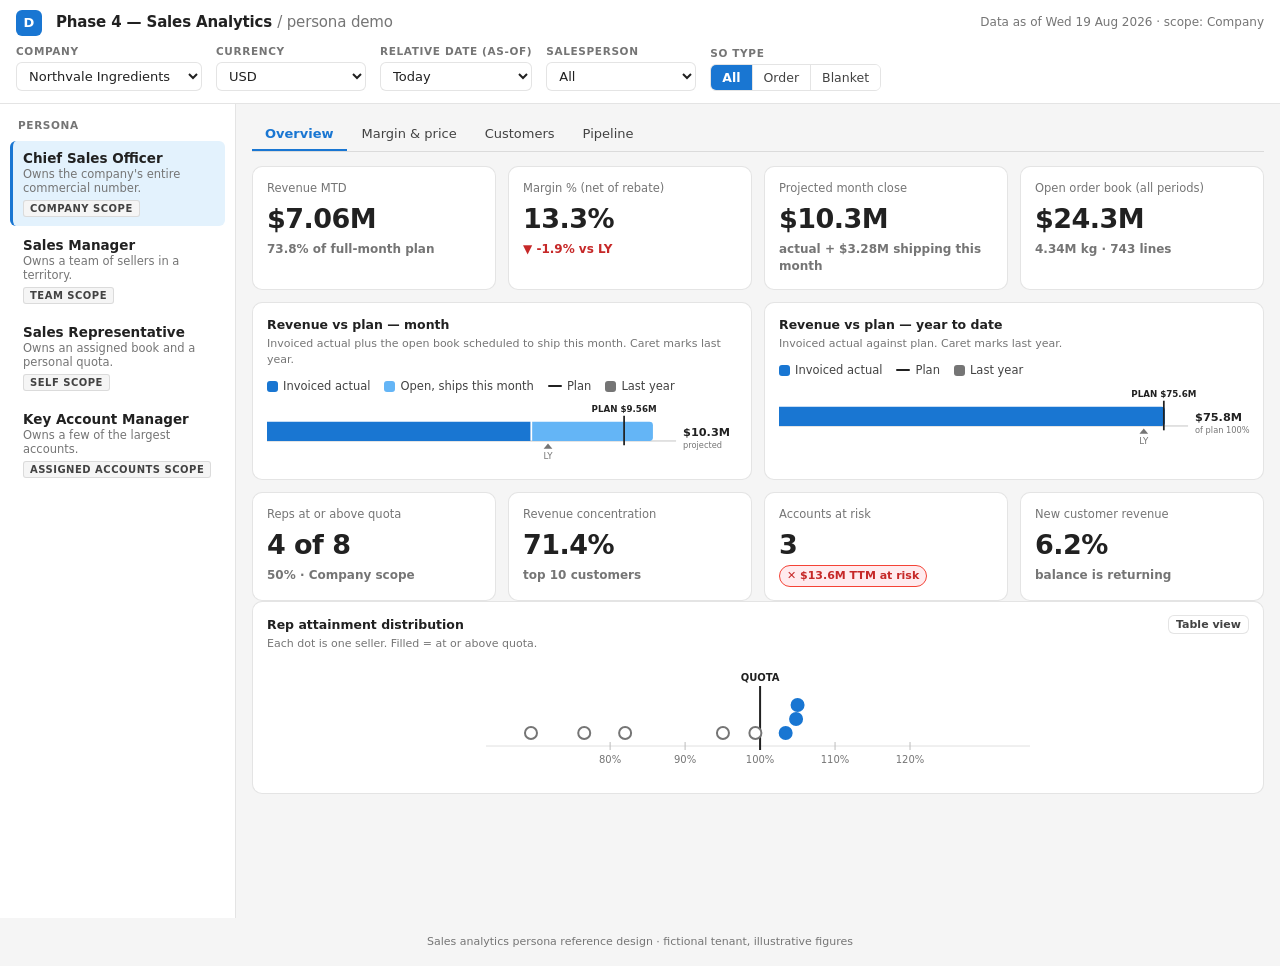
==== index.html @ b6cfa8c9 "Rename index_1.html to index.html" ====
<!DOCTYPE html>
<html lang="en" data-theme="light">
<head>
<meta charset="utf-8">
<meta name="viewport" content="width=device-width, initial-scale=1">
<title>Datacor Phase 4 — Sales Analytics Personas (Clickable Demo)</title>
<style>
/* ============================================================
   DATACOR GDS TOKENS — snapshot v1.1.0, Light mode
   Sourced from gds-quicksight-theme.json. Swap values here only.
   ============================================================ */
:root{
  /* Surfaces & ink — direct GDS lookups */
  --surface-base:#FFFFFF;        /* surface/base */
  --surface-sunken:#F5F5F5;      /* surface/sunken */
  --text-primary:#212121;        /* text/primary */
  --text-secondary:#424242;      /* text/secondary */
  --accent:#1976D2;              /* surface/colored/primary/main */
  --accent-fg:#FFFFFF;           /* text/onColor/onPrimary */
  --measure:#1976D2;             /* primary/main */
  --dimension:#009688;           /* secondary/main */

  /* Feedback — RESERVED for status only, never a series */
  --st-success:#4CAF50;          /* feedback/success/main */
  --st-warning:#FF9800;          /* feedback/warning/main */
  --st-error:#F44336;            /* feedback/error/main */
  --on-warning:#212121;          /* text/onColor/onWarning */

  /* Categorical series — CAPPED AT 2. Validated all-pairs on #FFFFFF:
     CVD ΔE 16.1 (protan) · normal-vision ΔE 16.7 · both ≥3:1 contrast */
  --series-1:#1976D2;            /* GDS blue 700  */
  --series-2:#009688;            /* GDS teal 500  */

  /* Ordinal / sequential — GDS blue primitives, re-stepped.
     Validated: monotone L, all ΔL ≥0.06, light end 2.21:1, hue spread 15° */
  --seq-1:#64B5F6; --seq-2:#2196F3; --seq-3:#1976D2; --seq-4:#0D47A1;

  /* DERIVED — not in the GDS snapshot. Flagged for GDS team review. */
  --ink-muted:#757575;
  --grid:#E0E0E0;
  --axis:#BDBDBD;
  --border:rgba(33,33,33,.12);
  --success-text:#2E7D32;
  --error-text:#C62828;
  --warn-text:#E65100;

  --font:system-ui,-apple-system,"Segoe UI",Roboto,sans-serif;
  --r:6px; --r-lg:10px;
}
*{box-sizing:border-box}
html,body{margin:0;padding:0}
body{
  font-family:var(--font); background:var(--surface-sunken);
  color:var(--text-primary); font-size:14px; line-height:1.45;
  -webkit-font-smoothing:antialiased;
}
/* ---------- Header ---------- */
header{background:var(--surface-base); border-bottom:1px solid var(--border)}
.brandrow{display:flex; align-items:center; gap:14px; padding:10px 16px 8px}
.logo{
  width:26px;height:26px;border-radius:var(--r);background:var(--accent);
  color:var(--accent-fg);display:grid;place-items:center;font-weight:700;font-size:13px
}
.brand{font-weight:700;font-size:15px;letter-spacing:-.01em}
.brand span{font-weight:400;color:var(--ink-muted)}
.spacer{flex:1}
.asof{font-size:12px;color:var(--ink-muted);font-variant-numeric:tabular-nums}
/* filter row — one row above the content, per interaction spec */
.filters{display:flex;flex-wrap:wrap;gap:14px;align-items:flex-end;padding:0 16px 12px}
.f{display:flex;flex-direction:column;gap:3px}
.f label{font-size:10.5px;text-transform:uppercase;letter-spacing:.06em;color:var(--ink-muted);font-weight:600}
select,.seg{font-family:var(--font);font-size:13px}
select{
  padding:5px 8px;border:1px solid var(--border);border-radius:var(--r);
  background:var(--surface-base);color:var(--text-primary);min-width:150px
}
.seg{display:flex;border:1px solid var(--border);border-radius:var(--r);overflow:hidden}
.seg button{
  border:0;background:var(--surface-base);color:var(--text-secondary);
  padding:5px 11px;cursor:pointer;font-size:12.5px;font-weight:500;font-family:var(--font)
}
.seg button+button{border-left:1px solid var(--border)}
.seg button[aria-pressed="true"]{background:var(--accent);color:var(--accent-fg);font-weight:600}
.tgl{
  display:flex;align-items:center;gap:7px;font-size:12.5px;color:var(--text-secondary);
  cursor:pointer;padding:5px 10px;border:1px solid var(--border);border-radius:var(--r);
  background:var(--surface-base);font-weight:500
}
.tgl input{margin:0;accent-color:var(--accent)}
/* ---------- Shell ---------- */
.shell{display:flex;min-height:calc(100vh - 86px);align-items:stretch}
.rail{
  width:236px;flex:0 0 236px;background:var(--surface-base);
  border-right:1px solid var(--border);padding:14px 10px;
}
.railhead{
  font-size:10.5px;text-transform:uppercase;letter-spacing:.06em;
  color:var(--ink-muted);font-weight:700;padding:0 8px 8px
}
.pbtn{
  display:block;width:100%;text-align:left;border:0;background:transparent;
  padding:9px 10px;border-radius:var(--r);cursor:pointer;font-family:var(--font);
  color:var(--text-primary);margin-bottom:2px;border-left:3px solid transparent
}
.pbtn:hover{background:var(--surface-sunken)}
.pbtn[aria-current="true"]{background:#E3F2FD;border-left-color:var(--accent)}
.pbtn b{display:block;font-size:13.5px;font-weight:650}
.pbtn i{display:block;font-style:normal;font-size:11.5px;color:var(--ink-muted);margin-top:1px}
.scopechip{
  display:inline-block;margin-top:5px;font-size:10px;font-weight:700;letter-spacing:.05em;
  text-transform:uppercase;padding:2px 6px;border-radius:3px;
  background:var(--surface-sunken);color:var(--text-secondary);border:1px solid var(--border)
}
main{flex:1;min-width:0;padding:14px 16px 40px}
/* ---------- Subtabs ---------- */
.subtabs{display:flex;gap:2px;border-bottom:1px solid var(--border);margin-bottom:14px}
.subtabs button{
  border:0;background:transparent;padding:8px 13px;cursor:pointer;font-family:var(--font);
  font-size:13px;color:var(--text-secondary);border-bottom:2px solid transparent;font-weight:500
}
.subtabs button[aria-current="true"]{color:var(--accent);border-bottom-color:var(--accent);font-weight:650}
.subtabs button:hover{color:var(--text-primary)}
/* ---------- Cards ---------- */
.grid{display:grid;gap:12px}
.c{
  background:var(--surface-base);border:1px solid var(--border);
  border-radius:var(--r-lg);padding:13px 14px;position:relative;min-width:0
}
.c > h3{
  margin:0 0 2px;font-size:12.5px;font-weight:650;color:var(--text-primary);
  display:flex;align-items:center;gap:7px
}
.c > .sub{margin:0 0 10px;font-size:11px;color:var(--ink-muted)}
.tile .val{
  font-size:27px;font-weight:660;letter-spacing:-.02em;margin:2px 0 0;
  color:var(--text-primary)
}
.tile .lbl{font-size:11.5px;color:var(--ink-muted);font-weight:500}
.delta{font-size:12px;font-weight:650;display:inline-flex;align-items:center;gap:3px;margin-top:3px}
.delta.up{color:var(--success-text)} .delta.dn{color:var(--error-text)}
.delta.flat{color:var(--ink-muted)}
/* status chip — always icon + label, never colour alone */
.chip{
  display:inline-flex;align-items:center;gap:4px;font-size:11px;font-weight:650;
  padding:2px 7px;border-radius:11px;border:1px solid;white-space:nowrap
}
.chip.ok{color:var(--success-text);border-color:var(--st-success);background:#E8F5E9}
.chip.warn{color:var(--warn-text);border-color:var(--st-warning);background:#FFF3E0}
.chip.err{color:var(--error-text);border-color:var(--st-error);background:#FFEBEE}
.chip.neu{color:var(--text-secondary);border-color:var(--border);background:var(--surface-sunken)}
/* ---------- Tables ---------- */
table{width:100%;border-collapse:collapse;font-size:12.5px}
th{
  text-align:left;font-size:10.5px;text-transform:uppercase;letter-spacing:.05em;
  color:var(--ink-muted);font-weight:700;padding:5px 8px;border-bottom:1px solid var(--grid);
  white-space:nowrap
}
th.n,td.n{text-align:right;font-variant-numeric:tabular-nums}
td{padding:6px 8px;border-bottom:1px solid var(--grid);color:var(--text-primary)}
tbody tr:last-child td{border-bottom:0}
tr.clk{cursor:pointer}
tr.clk:hover td{background:#E3F2FD}
.mini{height:7px;background:var(--surface-sunken);border-radius:4px;overflow:hidden;min-width:56px}
.mini i{display:block;height:100%;border-radius:4px;background:var(--series-1)}
.tblwrap{overflow-x:auto}
/* ---------- Legend ---------- */
.legend{display:flex;gap:14px;flex-wrap:wrap;margin:0 0 8px;font-size:11.5px;color:var(--text-secondary)}
.legend span{display:inline-flex;align-items:center;gap:5px}
.sw{width:11px;height:11px;border-radius:3px;flex:0 0 auto}
.swline{width:14px;height:2px;border-radius:2px}
/* ---------- Tooltip ---------- */
#tip{
  position:fixed;pointer-events:none;opacity:0;transition:opacity .08s;
  background:var(--text-primary);color:#fff;padding:7px 9px;border-radius:var(--r);
  font-size:11.5px;line-height:1.4;z-index:99;max-width:250px;
  box-shadow:0 3px 10px rgba(0,0,0,.22)
}
#tip b{font-variant-numeric:tabular-nums}
/* ---------- Misc ---------- */
.note{
  background:var(--surface-sunken);border:1px solid var(--border);border-radius:var(--r);
  padding:9px 11px;font-size:11.5px;color:var(--text-secondary);margin-top:10px
}
.note b{color:var(--text-primary)}
svg{display:block;overflow:visible}
.tabtoggle{
  border:1px solid var(--border);background:var(--surface-base);border-radius:var(--r);
  font-size:11px;padding:2px 7px;cursor:pointer;color:var(--text-secondary);
  font-family:var(--font);font-weight:600;margin-left:auto
}
.tabtoggle:hover{background:var(--surface-sunken)}
.hidden{display:none}
footer{padding:16px;font-size:11px;color:var(--ink-muted);text-align:center}
</style>
</head>
<body>

<header>
  <div class="brandrow">
    <div class="logo">D</div>
    <div class="brand">Phase 4 — Sales Analytics <span>/ persona demo</span></div>
    <div class="spacer"></div>
    <div class="asof" id="asof"></div>
  </div>
  <div class="filters">
    <div class="f"><label for="fCompany">Company</label>
      <select id="fCompany"><option>Northvale Ingredients</option><option>Northvale Canada ULC</option></select></div>
    <div class="f"><label for="fCurr">Currency</label>
      <select id="fCurr"><option>USD</option><option>CAD</option></select></div>
    <div class="f"><label for="fDate">Relative date (as-of)</label>
      <select id="fDate">
        <option value="today">Today</option><option value="yesterday">Yesterday</option>
        <option value="lastworkday">Last workday</option><option value="lastmonth">Last month</option>
        <option value="lastquarter">Last quarter</option><option value="lastyear">Last year</option>
      </select></div>
    <div class="f"><label for="fRep">Salesperson</label><select id="fRep"></select></div>
    <div class="f"><label>SO type</label>
      <div class="seg" id="fSO" role="group" aria-label="Sales order type">
        <button data-so="all" aria-pressed="true">All</button>
        <button data-so="order" aria-pressed="false">Order</button>
        <button data-so="blanket" aria-pressed="false">Blanket</button>
      </div></div>
    <div class="spacer"></div>
  </div>
</header>

<div class="shell">
  <nav class="rail" id="rail">
    <div class="railhead">Persona</div>
  </nav>
  <main>
    <div class="subtabs" id="subtabs"></div>
    <div id="view"></div>
  </main>
</div>

<div id="tip" role="status" aria-live="polite"></div>
<footer>Sales analytics persona reference design · fictional tenant, illustrative figures</footer>

<script>
"use strict";
/* ==========================================================================
   1. SAMPLE DATA — fictional. Magnitudes chosen to be plausible for a
      ~$120M/yr specialty-ingredient distributor. Nothing here is real.
   ========================================================================== */
const REPS=[
 {id:"r1",name:"A. Okonkwo",   team:"East",  quota:14000000, rev:11480000, kg:1620000, mgn:14.9, cov:2.6, qc:31, flag:4},
 {id:"r2",name:"M. Delgado",   team:"East",  quota:12500000, rev:13100000, kg:1890000, mgn:16.2, cov:3.4, qc:38, flag:1},
 {id:"r3",name:"S. Whitfield", team:"East",  quota:11000000, rev: 8420000, kg:1010000, mgn:12.1, cov:1.8, qc:22, flag:7},
 {id:"r4",name:"J. Bergstrom", team:"West",  quota:13000000, rev:13650000, kg:2140000, mgn:15.4, cov:3.1, qc:35, flag:2},
 {id:"r5",name:"P. Raghavan",  team:"West",  quota:10500000, rev: 9980000, kg:1330000, mgn:17.8, cov:2.9, qc:41, flag:3},
 {id:"r6",name:"C. Lindqvist", team:"West",  quota: 9000000, rev: 6250000, kg: 720000, mgn:11.4, cov:1.4, qc:19, flag:9},
 {id:"r7",name:"T. Abramson",  team:"Key",   quota:16000000, rev:15900000, kg:2480000, mgn:13.7, cov:2.8, qc:29, flag:2},
 {id:"r8",name:"N. Farrukh",   team:"Key",   quota: 8500000, rev: 8790000, kg:1150000, mgn:18.6, cov:3.6, qc:44, flag:0}
];
const CUST=[
 {id:"c1",n:"Ardent Nutrition",       ttm:14820000, kg:2140000, mgn:12.4, rep:"r7", tc:"National", loy:"Loyal",    last:6,  nextDue:-11, lim:2500000, ar:1980000, past:0,      dtp:38.1, dtpP:34.6, cls:9},
 {id:"c2",n:"Belmont Health Sciences",ttm: 9640000, kg:1180000, mgn:15.8, rep:"r2", tc:"National", loy:"Loyal",    last:11, nextDue:2,   lim:1500000, ar:1210000, past:0,      dtp:31.4, dtpP:32.0, cls:7},
 {id:"c3",n:"Cascadia Wellness",      ttm: 7110000, kg: 880000, mgn:11.2, rep:"r4", tc:"Regional", loy:"At risk",  last:74, nextDue:-46, lim:1200000, ar: 268000, past:191000, dtp:61.7, dtpP:44.2, cls:4},
 {id:"c4",n:"Dunmore Pharma",         ttm: 6480000, kg: 410000, mgn:21.6, rep:"r8", tc:"National", loy:"Loyal",    last:4,  nextDue:8,   lim:1000000, ar: 742000, past:0,      dtp:27.9, dtpP:28.4, cls:6},
 {id:"c5",n:"Everline Labs",          ttm: 5920000, kg: 690000, mgn:13.1, rep:"r1", tc:"Regional", loy:"Active",   last:19, nextDue:-3,  lim: 800000, ar: 863000, past: 94000, dtp:48.3, dtpP:39.1, cls:5},
 {id:"c6",n:"Fairmount Botanicals",   ttm: 4760000, kg: 540000, mgn:16.9, rep:"r5", tc:"Regional", loy:"Active",   last:9,  nextDue:14,  lim: 750000, ar: 402000, past:0,      dtp:33.0, dtpP:33.8, cls:5},
 {id:"c7",n:"Granby Supplements",     ttm: 4180000, kg: 620000, mgn: 9.8, rep:"r3", tc:"Regional", loy:"At risk",  last:58, nextDue:-30, lim: 600000, ar: 611000, past:148000, dtp:57.2, dtpP:41.5, cls:3},
 {id:"c8",n:"Halstead Nutraceutical", ttm: 3940000, kg: 470000, mgn:14.3, rep:"r2", tc:"Regional", loy:"Active",   last:13, nextDue:5,   lim: 500000, ar: 288000, past:0,      dtp:35.6, dtpP:35.1, cls:4},
 {id:"c9",n:"Ironwood Health",        ttm: 3210000, kg: 390000, mgn:17.4, rep:"r6", tc:"Local",    loy:"Active",   last:22, nextDue:-6,  lim: 400000, ar: 197000, past:  0,    dtp:29.8, dtpP:30.9, cls:3},
 {id:"c10",n:"Juniper Life Sciences", ttm: 2870000, kg: 310000, mgn:19.2, rep:"r5", tc:"Local",    loy:"Loyal",    last:7,  nextDue:11,  lim: 350000, ar: 141000, past:0,      dtp:26.2, dtpP:27.7, cls:4},
 {id:"c11",n:"Kestrel Formulations",  ttm: 2240000, kg: 280000, mgn:10.6, rep:"r6", tc:"Local",    loy:"At risk",  last:91, nextDue:-63, lim: 300000, ar:  62000, past: 62000, dtp:72.4, dtpP:50.3, cls:2},
 {id:"c12",n:"Larkspur Nutrition",    ttm: 1980000, kg: 240000, mgn:15.1, rep:"r1", tc:"Local",    loy:"Active",   last:16, nextDue:4,   lim: 250000, ar: 118000, past:0,      dtp:32.8, dtpP:31.4, cls:3}
];
const CLASSES=[
 ["Minerals",28400000],["Nutritional Supplements",21900000],["Excipients",12100000],
 ["Carotenoids",8300000],["Vitamins",6900000],["Fibers",4400000],["Sweeteners",3800000],
 ["Acidulants",2900000],["Flavors",2100000],["OTC Pharma",1700000],["Premixes",1400000],
 ["Phosphates",1100000],["Aminos",800000],["Industrial",400000]
];
/* 24 months: margin % net of rebate, and realised price per kg */
const MONTHS=(()=>{const a=[],base=13.4;for(let i=0;i<24;i++){
  const m=base+Math.sin(i/2.6)*1.5+(i>16?-0.9:0)+((i%5)-2)*0.18;
  const p=8.9+Math.cos(i/3.1)*0.5-(i*0.031);
  a.push({i,label:mLabel(i),mgn:+m.toFixed(1),ppk:+p.toFixed(2)});}return a;})();
function mLabel(i){const names=["Sep","Oct","Nov","Dec","Jan","Feb","Mar","Apr","May","Jun","Jul","Aug"];
  return names[i%12]+" "+(24-i>12?"'24":"'25");}
const STAGES=[["Qualified",14200000,31],["Sampling",9800000,44],["Trial order",6100000,58],["Contract",3400000,72],["Committed",2200000,19]];
const SHIP7=[
 ["Ardent Nutrition","SO104412","Magnesium Oxide HA Powder USP (1371)","08/21/26",31360],
 ["Belmont Health Sciences","SO104455","Ascorbic Acid 97% Granular (1204)","08/21/26",14480],
 ["Dunmore Pharma","SO104460","Microcrystalline Cellulose 101 (1399)","08/22/26",3750],
 ["Everline Labs","SO104471","Citric Acid Anhydrous FG (1112)","08/24/26",22000],
 ["Fairmount Botanicals","SO104488","Beta Carotene 22% LF Susp. (1036)","08/25/26",2000],
 ["Ardent Nutrition","SO104502","Magnesium Citrate Anhydrous (1343)","08/25/26",11550]
];
/* Company plan & actuals. Open book splits into discrete vs blanket. */
const CO={
  planMTD:9_565_000, revMTD:7_056_000, revMTD_LY:7_527_000,
  planYTD:75_565_000, revYTD:75_779_000, revYTD_LY:71_629_000,
  /* Total open book and what ships this month are two separate figures.
     Conflating them makes projected close read several times over plan. */
  openOrder:24_310_000, openBlanket:9_339_000, openThisMo:3_281_000, openThisMoBlanket:742_000,
  openKg:4_338_000, openLines:743,
  mgn:13.26, mgnLY:15.19, mgnTarget:15.0, ppk:8.34, ppkLY:8.71,
  top10Share:71.4, newShare:6.2
};
/* As-of snapshot multipliers — demonstrates the Relative Date control */
const ASOF={today:1,yesterday:.994,lastworkday:.981,lastmonth:.902,lastquarter:.727,lastyear:.318};
const ASOF_LABEL={today:"Wed 19 Aug 2026",yesterday:"Tue 18 Aug 2026",lastworkday:"Mon 17 Aug 2026",
  lastmonth:"Fri 31 Jul 2026",lastquarter:"Tue 30 Jun 2026",lastyear:"Mon 31 Dec 2025"};

/* ==========================================================================
   2. FORMATTERS
   ========================================================================== */
const nf=new Intl.NumberFormat("en-US");
const money=v=>"$"+nf.format(Math.round(v));
const mShort=v=>{const a=Math.abs(v);return (v<0?"-$":"$")+(a>=1e6?(a/1e6).toFixed(a>=1e7?1:2)+"M":a>=1e3?(a/1e3).toFixed(0)+"K":a.toFixed(0));};
const kg=v=>nf.format(Math.round(v))+" kg";
const kgS=v=>(v/1e6>=1?(v/1e6).toFixed(2)+"M":(v/1e3).toFixed(0)+"K")+" kg";
const pct=(v,d=1)=>v.toFixed(d)+"%";
const signPct=(v,d=1)=>(v>0?"+":"")+v.toFixed(d)+"%";

/* ==========================================================================
   3. STATE
   ========================================================================== */
const S={persona:"cso",tab:0,so:"all",asof:"today",rep:"all",cust:"c1"};
const PERSONAS=[
 {id:"cso",name:"Chief Sales Officer",scope:"Company",
  desc:"Owns the company's entire commercial number.",
  tabs:["Overview","Margin & price","Customers","Pipeline"]},
 {id:"mgr",name:"Sales Manager",scope:"Team",
  desc:"Owns a team of sellers in a territory.",
  tabs:["Team","Action queue","Pipeline"]},
 {id:"rep",name:"Sales Representative",scope:"Self",
  desc:"Owns an assigned book and a personal quota.",
  tabs:["My day","My numbers"]},
 {id:"kam",name:"Key Account Manager",scope:"Assigned accounts",
  desc:"Owns a few of the largest accounts.",
  tabs:["Customer 360","Cadence","Credit & A/R"]}
];
const openTotal=()=>S.so==="all"?CO.openOrder:S.so==="blanket"?CO.openBlanket:CO.openOrder-CO.openBlanket;
const openMonth=()=>S.so==="all"?CO.openThisMo:S.so==="blanket"?CO.openThisMoBlanket:CO.openThisMo-CO.openThisMoBlanket;
const k=()=>ASOF[S.asof];

/* ==========================================================================
   4. SVG CHART PRIMITIVES
   Rules applied: single axis, 2px lines, ≥8px markers, 4px rounded data-ends
   anchored to baseline, 2px surface gap between adjacent/stacked fills,
   recessive grid, direct labels, hover tooltip on every plotted form.
   ========================================================================== */
const SVGNS="http://www.w3.org/2000/svg";
function el(t,a={}){const e=document.createElementNS(SVGNS,t);for(const k in a)e.setAttribute(k,a[k]);return e;}
const tip=document.getElementById("tip");
function bindTip(node,html){
  node.addEventListener("mousemove",e=>{
    tip.innerHTML=html; tip.style.opacity=1;
    const w=tip.offsetWidth,h=tip.offsetHeight;
    let x=e.clientX+13,y=e.clientY-h-9;
    if(x+w>innerWidth-8)x=e.clientX-w-13; if(y<6)y=e.clientY+15;
    tip.style.left=x+"px"; tip.style.top=y+"px";
  });
  node.addEventListener("mouseleave",()=>tip.style.opacity=0);
}
/* rounded rect, radius on one end only (data-end), baseline stays square */
function barPath(x,y,w,h,r,dir){
  r=Math.max(0,Math.min(r,dir==="h"?w:h));
  if(dir==="h")return `M${x},${y} H${x+w-r} a${r},${r} 0 0 1 ${r},${r} V${y+h-r} a${r},${r} 0 0 1 ${-r},${r} H${x} Z`;
  return `M${x},${y+r} a${r},${r} 0 0 1 ${r},${-r} H${x+w-r} a${r},${r} 0 0 1 ${r},${r} V${y+h} H${x} Z`;
}
/* --- Composition bar: actual + open, with plan target tick and LY caret --- */
function planBar(opts){
  const {actual,open,plan,ly,label,fmt=mShort}=opts;
  const W=540,H=64,L=0,padR=70,axisY=40,barH=22;
  const max=Math.max(actual+open,plan,ly)*1.06;
  const sc=v=>(v/max)*(W-padR);
  const s=el("svg",{viewBox:`0 0 ${W} ${H}`,width:"100%",height:H,role:"img","aria-label":label});
  s.appendChild(el("line",{x1:0,y1:axisY,x2:W-padR,y2:axisY,stroke:"var(--axis)","stroke-width":1}));
  const aw=sc(actual), ow=open>0?sc(open):0;
  const g1=el("path",{d:barPath(L,axisY-barH,aw,barH,ow>2?0:4,"h"),fill:"var(--seq-3)"});
  bindTip(g1,`<b>${fmt(actual)}</b> invoiced actual`); s.appendChild(g1);
  if(ow>2){ /* 2px surface gap between adjacent fills */
    const g2=el("path",{d:barPath(L+aw+2,axisY-barH,Math.max(ow-2,1),barH,4,"h"),fill:"var(--seq-1)"});
    bindTip(g2,`<b>${fmt(open)}</b> open order book<br>projected close ${fmt(actual+open)}`);
    s.appendChild(g2);
  }
  const px=sc(plan);
  s.appendChild(el("line",{x1:px,y1:axisY-barH-7,x2:px,y2:axisY+5,stroke:"var(--text-primary)","stroke-width":2}));
  const pl=el("text",{x:px,y:axisY-barH-11,"text-anchor":"middle","font-size":10,"font-weight":700,fill:"var(--text-primary)"});
  pl.textContent="PLAN "+fmt(plan); s.appendChild(pl);
  const lx=sc(ly);
  const car=el("path",{d:`M${lx-5},${axisY+9} L${lx+5},${axisY+9} L${lx},${axisY+3} Z`,fill:"var(--ink-muted)"});
  bindTip(car,`<b>${fmt(ly)}</b> same period last year`); s.appendChild(car);
  const ll=el("text",{x:lx,y:axisY+21,"text-anchor":"middle","font-size":10,fill:"var(--ink-muted)"});
  ll.textContent="LY"; s.appendChild(ll);
  const tot=el("text",{x:W-padR+8,y:axisY-6,"font-size":13,"font-weight":700,fill:"var(--text-primary)"});
  tot.textContent=fmt(actual+open); s.appendChild(tot);
  const tl=el("text",{x:W-padR+8,y:axisY+8,"font-size":9.5,fill:"var(--ink-muted)"});
  tl.textContent=open>0?"projected":"of plan "+pct(actual/plan*100,0); s.appendChild(tl);
  return s;
}
/* --- Line chart, 1–2 series, crosshair + tooltip, direct end labels --- */
function lineChart(series,opts={}){
  const {H=170,fmt=v=>v.toFixed(1)+"%",target=null,targetLabel="target"}=opts;
  const W=560,mL=8,mR=54,mT=14,mB=22;
  const pts=series[0].data.length;
  const all=series.flatMap(s=>s.data).concat(target!=null?[target]:[]);
  let lo=Math.min(...all),hi=Math.max(...all); const pad=(hi-lo)*0.22||1; lo-=pad; hi+=pad;
  const X=i=>mL+(i/(pts-1))*(W-mL-mR), Y=v=>mT+(1-(v-lo)/(hi-lo))*(H-mT-mB);
  const s=el("svg",{viewBox:`0 0 ${W} ${H}`,width:"100%",height:H,role:"img",
    "aria-label":series.map(x=>x.name).join(" and ")});
  for(let g=0;g<4;g++){const y=mT+(g/3)*(H-mT-mB);
    s.appendChild(el("line",{x1:mL,y1:y,x2:W-mR,y2:y,stroke:"var(--grid)","stroke-width":1}));}
  if(target!=null){
    s.appendChild(el("line",{x1:mL,y1:Y(target),x2:W-mR,y2:Y(target),stroke:"var(--text-primary)",
      "stroke-width":1.5,"stroke-dasharray":"5 3"}));
    const t=el("text",{x:W-mR+5,y:Y(target)+3.5,"font-size":10,"font-weight":650,fill:"var(--text-primary)"});
    t.textContent=targetLabel; s.appendChild(t);
  }
  series.forEach((ser,si)=>{
    const col=si===0?"var(--series-1)":"var(--series-2)";
    const d=ser.data.map((v,i)=>(i?"L":"M")+X(i)+","+Y(v)).join(" ");
    s.appendChild(el("path",{d,fill:"none",stroke:col,"stroke-width":2,"stroke-linejoin":"round","stroke-linecap":"round"}));
    const li=ser.data.length-1;
    s.appendChild(el("circle",{cx:X(li),cy:Y(ser.data[li]),r:4.5,fill:col,stroke:"var(--surface-base)","stroke-width":2}));
    const lab=el("text",{x:X(li)+8,y:Y(ser.data[li])+3.5,"font-size":11,"font-weight":700,fill:"var(--text-primary)"});
    lab.textContent=fmt(ser.data[li]); s.appendChild(lab);
  });
  [0,Math.floor(pts/2),pts-1].forEach(i=>{
    const t=el("text",{x:X(i),y:H-5,"font-size":10,fill:"var(--ink-muted)",
      "text-anchor":i===0?"start":i===pts-1?"end":"middle"});
    t.textContent=series[0].labels[i]; s.appendChild(t);
  });
  const cross=el("line",{x1:0,y1:mT,x2:0,y2:H-mB,stroke:"var(--axis)","stroke-width":1,opacity:0});
  s.appendChild(cross);
  const hit=el("rect",{x:0,y:0,width:W,height:H,fill:"transparent"});
  hit.addEventListener("mousemove",e=>{
    const r=s.getBoundingClientRect(); const rel=(e.clientX-r.left)/r.width*W;
    let i=Math.round(((rel-mL)/(W-mL-mR))*(pts-1)); i=Math.max(0,Math.min(pts-1,i));
    cross.setAttribute("x1",X(i)); cross.setAttribute("x2",X(i)); cross.setAttribute("opacity",1);
    tip.innerHTML=`<div style="color:#BDBDBD;margin-bottom:3px">${series[0].labels[i]}</div>`+
      series.map((ser,si)=>`<div><span style="display:inline-block;width:8px;height:8px;border-radius:2px;background:${si===0?"#1976D2":"#009688"};margin-right:5px"></span>${ser.name} <b>${fmt(ser.data[i])}</b></div>`).join("");
    tip.style.opacity=1;
    const w=tip.offsetWidth,h=tip.offsetHeight; let x=e.clientX+13,y=e.clientY-h-9;
    if(x+w>innerWidth-8)x=e.clientX-w-13; if(y<6)y=e.clientY+15;
    tip.style.left=x+"px"; tip.style.top=y+"px";
  });
  hit.addEventListener("mouseleave",()=>{tip.style.opacity=0;cross.setAttribute("opacity",0);});
  s.appendChild(hit);
  return s;
}
/* --- Ranked horizontal bars, single hue (magnitude), direct labels --- */
function rankedBar(rows,opts={}){
  const {fmt=mShort,labelW=142,rowH=20,max:mx=null,color="var(--seq-3)"}=opts;
  const W=560,padR=64; const max=mx||Math.max(...rows.map(r=>r[1]))*1.02;
  const H=rows.length*rowH+4;
  const s=el("svg",{viewBox:`0 0 ${W} ${H}`,width:"100%",height:H,role:"img","aria-label":"ranked values"});
  rows.forEach((r,i)=>{
    const y=i*rowH+2, bh=rowH-6; /* 2px+ surface gap between adjacent bars */
    const t=el("text",{x:labelW-8,y:y+bh-3,"text-anchor":"end","font-size":11,fill:"var(--text-secondary)"});
    t.textContent=r[0]; s.appendChild(t);
    const w=Math.max((r[1]/max)*(W-labelW-padR),1);
    const p=el("path",{d:barPath(labelW,y,w,bh,4,"h"),fill:r[3]||color});
    bindTip(p,`<b>${r[0]}</b><br>${fmt(r[1])}${r[2]?"<br>"+r[2]:""}`); s.appendChild(p);
    const v=el("text",{x:labelW+w+7,y:y+bh-3,"font-size":11,"font-weight":650,fill:"var(--text-primary)"});
    v.textContent=fmt(r[1]); s.appendChild(v);
  });
  return s;
}
/* --- Attainment dot strip with 100% reference --- */
function dotStrip(reps){
  const W=560,H=118,mL=8,mR=8,mT=32,base=84;
  const vals=reps.map(r=>r.rev/r.quota*100);
  const lo=Math.min(70,...vals)-6, hi=Math.max(130,...vals)+6;
  const X=v=>mL+((v-lo)/(hi-lo))*(W-mL-mR);
  const s=el("svg",{viewBox:`0 0 ${W} ${H}`,width:"100%",height:H,role:"img","aria-label":"rep attainment distribution"});
  s.appendChild(el("line",{x1:mL,y1:base,x2:W-mR,y2:base,stroke:"var(--grid)","stroke-width":1}));
  [80,90,100,110,120].forEach(v=>{
    s.appendChild(el("line",{x1:X(v),y1:base-4,x2:X(v),y2:base+4,stroke:"var(--axis)","stroke-width":1}));
    const t=el("text",{x:X(v),y:base+17,"text-anchor":"middle","font-size":10,fill:"var(--ink-muted)"});
    t.textContent=v+"%"; s.appendChild(t);
  });
  s.appendChild(el("line",{x1:X(100),y1:mT-8,x2:X(100),y2:base+4,stroke:"var(--text-primary)","stroke-width":2}));
  const tl=el("text",{x:X(100),y:mT-13,"text-anchor":"middle","font-size":10,"font-weight":700,fill:"var(--text-primary)"});
  tl.textContent="QUOTA"; s.appendChild(tl);
  /* Deterministic collision resolution: stack a dot only when it would overlap
     one already placed, so identical values never render as a single blob. */
  const placed=[];
  reps.map(r=>({r,v:r.rev/r.quota*100})).sort((a,b)=>a.v-b.v).forEach(({r,v})=>{
    const cx=X(v);
    let row=0; while(placed.some(p=>p.row===row&&Math.abs(p.cx-cx)<14))row++;
    placed.push({cx,row});
    const cy=base-13-row*14, at=v>=100;
    const c=el("circle",{cx,cy,r:6,fill:at?"var(--seq-3)":"var(--surface-base)",
      stroke:at?"var(--seq-3)":"var(--ink-muted)","stroke-width":2});
    bindTip(c,`<b>${r.name}</b> · ${r.team}<br>${pct(v)} of quota<br>${mShort(r.rev)} of ${mShort(r.quota)}`);
    s.appendChild(c);
  });
  return s;
}
/* --- Funnel: ordinal ramp (validated), 2px gaps, direct labels --- */
function funnel(rows){
  const W=560,rowH=30,labelW=118,padR=96,H=rows.length*rowH+4;
  const max=Math.max(...rows.map(r=>r[1]));
  const ramp=["var(--seq-1)","var(--seq-2)","var(--seq-3)","var(--seq-4)","var(--seq-4)"];
  const s=el("svg",{viewBox:`0 0 ${W} ${H}`,width:"100%",height:H,role:"img","aria-label":"pipeline by stage"});
  rows.forEach((r,i)=>{
    const y=i*rowH+2,bh=rowH-8;
    const t=el("text",{x:labelW-8,y:y+bh-4,"text-anchor":"end","font-size":11.5,fill:"var(--text-secondary)"});
    t.textContent=r[0]; s.appendChild(t);
    const w=Math.max((r[1]/max)*(W-labelW-padR),1);
    const p=el("path",{d:barPath(labelW,y,w,bh,4,"h"),fill:ramp[i]});
    bindTip(p,`<b>${r[0]}</b><br>${mShort(r[1])} open<br>median stage age ${r[2]} days`);
    s.appendChild(p);
    const v=el("text",{x:labelW+w+7,y:y+bh-4,"font-size":11.5,"font-weight":650,fill:"var(--text-primary)"});
    v.textContent=mShort(r[1]); s.appendChild(v);
    const a=el("text",{x:W-4,y:y+bh-4,"text-anchor":"end","font-size":10.5,fill:"var(--ink-muted)"});
    a.textContent=r[2]+"d age"; s.appendChild(a);
  });
  return s;
}
/* --- Credit utilisation meter (single measure, status-coded + labelled) --- */
function meter(used,limit){
  const W=560,H=48,barH=16,y=14;
  const u=used/limit*100, over=u>100;
  const s=el("svg",{viewBox:`0 0 ${W} ${H}`,width:"100%",height:H,role:"img","aria-label":"credit utilisation"});
  s.appendChild(el("path",{d:barPath(0,y,W-90,barH,4,"h"),fill:"var(--surface-sunken)"}));
  const w=Math.max(Math.min(u,100)/100*(W-90),2);
  const col=over?"var(--st-error)":u>85?"var(--st-warning)":"var(--seq-3)";
  const p=el("path",{d:barPath(0,y,w,barH,4,"h"),fill:col});
  bindTip(p,`<b>${pct(u,0)}</b> of credit limit used<br>${money(used)} of ${money(limit)}`); s.appendChild(p);
  const t=el("text",{x:W-84,y:y+barH-2,"font-size":13,"font-weight":700,
    fill:over?"var(--error-text)":"var(--text-primary)"});
  t.textContent=pct(u,0); s.appendChild(t);
  const l=el("text",{x:0,y:H-3,"font-size":10.5,fill:"var(--ink-muted)"});
  l.textContent=money(used)+" of "+money(limit)+" limit"; s.appendChild(l);
  return s;
}
/* --- A/R aging: stacked, 2px gaps, status hues + labels --- */
function aging(rows){
  const W=560,H=52,barH=20,y=8,total=rows.reduce((a,r)=>a+r[1],0);
  const s=el("svg",{viewBox:`0 0 ${W} ${H}`,width:"100%",height:H,role:"img","aria-label":"A/R aging"});
  let x=0;
  rows.forEach((r,i)=>{
    const w=(r[1]/total)*W; if(w<=0)return;
    const seg=Math.max(w-(i<rows.length-1?2:0),1);
    const p=el("path",{d:barPath(x,y,seg,barH,i===rows.length-1?4:0,"h"),fill:r[2]});
    bindTip(p,`<b>${r[0]}</b><br>${money(r[1])} · ${pct(r[1]/total*100,0)} of A/R`); s.appendChild(p);
    if(w>66){
      const t=el("text",{x:x+5,y:y+barH+15,"font-size":10,fill:"var(--text-secondary)"});
      t.textContent=r[0]+" "+mShort(r[1]); s.appendChild(t);
    }
    x+=w;
  });
  return s;
}

/* ==========================================================================
   5. HTML BUILDERS
   ========================================================================== */
const h=(t,c,html)=>{const e=document.createElement(t);if(c)e.className=c;if(html!=null)e.innerHTML=html;return e;};
function card(title,sub,evidence,tools){
  const c=h("div","c");
  if(title){const t=h("h3",null,title);if(tools)t.appendChild(tools);c.appendChild(t);}
  if(sub)c.appendChild(h("p","sub",sub));
  return c;
}
function tile(label,value,deltaHtml,evidence){
  const c=card(null,null,evidence); c.classList.add("tile");
  c.appendChild(h("div","lbl",label));
  c.appendChild(h("div","val",value));
  if(deltaHtml)c.appendChild(h("div",null,deltaHtml));
  return c;
}
const up=t=>`<span class="delta up">▲ ${t}</span>`;
const dn=t=>`<span class="delta dn">▼ ${t}</span>`;
const flat=t=>`<span class="delta flat">${t}</span>`;
function chip(kind,icon,text){return `<span class="chip ${kind}">${icon} ${text}</span>`;}
const chipOK=t=>chip("ok","✓",t), chipWarn=t=>chip("warn","!",t),
      chipErr=t=>chip("err","✕",t), chipNeu=t=>chip("neu","•",t);
/* table with a paired table-view/chart-view discipline */
function table(head,rows,opts={}){
  const w=h("div","tblwrap"),t=document.createElement("table");
  const th=document.createElement("thead"),tr=document.createElement("tr");
  head.forEach(c=>{const e=document.createElement("th");
    if(c.n)e.className="n";e.textContent=c.t||c;tr.appendChild(e);});
  th.appendChild(tr);t.appendChild(th);
  const tb=document.createElement("tbody");
  rows.forEach(r=>{
    const tr=document.createElement("tr");
    if(r.click){tr.className="clk";tr.tabIndex=0;tr.addEventListener("click",r.click);
      tr.addEventListener("keydown",e=>{if(e.key==="Enter")r.click();});}
    (r.cells||r).forEach((c,i)=>{const td=document.createElement("td");
      if(head[i]&&head[i].n)td.className="n";
      if(c&&c.html!==undefined)td.innerHTML=c.html;else td.textContent=c;
      tr.appendChild(td);});
    tb.appendChild(tr);
  });
  t.appendChild(tb);w.appendChild(t);return w;
}
function legend(items){
  const l=h("div","legend");
  items.forEach(([col,txt,line])=>{
    l.appendChild(h("span",null,`<i class="sw ${line?"swline":""}" style="background:${col}"></i>${txt}`));
  });
  return l;
}
/* toggle between a chart and its equivalent table (contrast-relief rule) */
function withTableView(c,svg,tbl){
  const btn=h("button","tabtoggle","Table view");
  const chartBox=h("div",null),tblBox=h("div","hidden");
  chartBox.appendChild(svg); tblBox.appendChild(tbl);
  btn.addEventListener("click",()=>{
    const showing=tblBox.classList.toggle("hidden");
    chartBox.classList.toggle("hidden",!showing);
    btn.textContent=showing?"Table view":"Chart view";
  });
  c.querySelector("h3").appendChild(btn);
  c.appendChild(chartBox); c.appendChild(tblBox);
  return c;
}

/* ==========================================================================
   6. VIEWS
   ========================================================================== */
/* retained only so the card() signature stays stable; nothing is rendered from it */
const EV={net:null,bar:null,inf:null,blk:null};
const scopedReps=()=>S.rep==="all"?REPS:REPS.filter(r=>r.id===S.rep);
const scopeLabel=()=>{const p=PERSONAS.find(x=>x.id===S.persona);return p.scope;};

function viewCSO(tab){
  const v=h("div"),f=k(),open=openTotal()*f,openMo=openMonth()*f;
  if(tab===0){
    const g=h("div","grid");g.style.gridTemplateColumns="repeat(4,1fr)";
    g.appendChild(tile("Revenue MTD",mShort(CO.revMTD*f),
      flat(pct(CO.revMTD*f/CO.planMTD*100,1)+" of full-month plan"),EV.bar));
    g.appendChild(tile("Margin % (net of rebate)",pct(CO.mgn),
      dn(signPct(CO.mgn-CO.mgnLY)+" vs LY"),EV.net));
    g.appendChild(tile("Projected month close",mShort(CO.revMTD*f+openMo),
      flat("actual + "+mShort(openMo)+" shipping this month"),EV.bar));
    g.appendChild(tile("Open order book (all periods)",mShort(open),
      flat(kgS(CO.openKg*f)+" · "+Math.round(CO.openLines*f)+" lines"),EV.bar));
    v.appendChild(g);

    const g2=h("div","grid");g2.style.gridTemplateColumns="1fr 1fr";g2.style.marginTop="12px";
    const c1=card("Revenue vs plan — month",
      "Invoiced actual plus the open book scheduled to ship this month. Caret marks last year.",EV.bar);
    c1.appendChild(legend([["var(--seq-3)","Invoiced actual"],["var(--seq-1)","Open, ships this month"],
      ["var(--text-primary)","Plan",1],["var(--ink-muted)","Last year"]]));
    c1.appendChild(planBar({actual:CO.revMTD*f,open:openMo,plan:CO.planMTD,ly:CO.revMTD_LY,label:"Month revenue vs plan"}));
    const c2=card("Revenue vs plan — year to date",
      "Invoiced actual against plan. Caret marks last year.",EV.bar);
    c2.appendChild(legend([["var(--seq-3)","Invoiced actual"],
      ["var(--text-primary)","Plan",1],["var(--ink-muted)","Last year"]]));
    c2.appendChild(planBar({actual:CO.revYTD*f,open:0,plan:CO.planYTD,ly:CO.revYTD_LY,label:"YTD revenue vs plan"}));
    g2.appendChild(c1);g2.appendChild(c2);v.appendChild(g2);

    const g3=h("div","grid");g3.style.gridTemplateColumns="repeat(4,1fr)";g3.style.marginTop="12px";
    g3.appendChild(tile("Reps at or above quota","4 of 8",flat("50% · "+scopeLabel()+" scope"),EV.net));
    g3.appendChild(tile("Revenue concentration",pct(CO.top10Share),
      flat("top 10 customers"),EV.bar));
    g3.appendChild(tile("Accounts at risk","3",
      `<div>${chipErr("$13.6M TTM at risk")}</div>`,EV.net));
    g3.appendChild(tile("New customer revenue",pct(CO.newShare),
      flat("balance is returning"),EV.inf));
    v.appendChild(g3);

    const c4=card("Rep attainment distribution",
      "Each dot is one seller. Filled = at or above quota.",EV.net);
    c4.appendChild(dotStrip(REPS));
    const t4=table(["Seller","Team",{t:"Revenue",n:1},{t:"Quota",n:1},{t:"Attainment",n:1}],
      REPS.map(r=>[r.name,r.team,mShort(r.rev),mShort(r.quota),pct(r.rev/r.quota*100,0)]));
    v.appendChild(withTableView(c4,c4.lastChild,t4));
  }
  if(tab===1){
    const g=h("div","grid");g.style.gridTemplateColumns="repeat(3,1fr)";
    g.appendChild(tile("Margin % net of rebate",pct(CO.mgn),dn(signPct(CO.mgn-CO.mgnLY)+" vs LY"),EV.net));
    g.appendChild(tile("Maintained margin target",pct(CO.mgnTarget),
      `<div>${chipWarn(pct(CO.mgnTarget-CO.mgn)+" below target")}</div>`,EV.net));
    g.appendChild(tile("Realised price per kg","$"+CO.ppk.toFixed(2),
      dn(signPct((CO.ppk/CO.ppkLY-1)*100)+" vs LY"),EV.bar));
    v.appendChild(g);
    const c=card("Margin % trend, 24 months",
      "Net of supplier rebate. Dashed line is the maintained margin target.",EV.net);
    c.appendChild(lineChart([{name:"Margin % net of rebate",data:MONTHS.map(m=>m.mgn),labels:MONTHS.map(m=>m.label)}],
      {target:CO.mgnTarget,targetLabel:"target 15.0%"}));
    v.appendChild(c);
    const c2=card("Realised price per kg, 24 months",
      "Realised price per unit mass, rolling 24 months.",EV.bar);
    c2.appendChild(lineChart([{name:"Price per kg",data:MONTHS.map(m=>m.ppk),labels:MONTHS.map(m=>m.label)}],
      {fmt:v=>"$"+v.toFixed(2)}));
    v.appendChild(c2);
    const c3=card("Revenue by product class, rolling 12 months",
      "Rolling 12 months, ranked.",EV.bar);
    c3.appendChild(rankedBar(CLASSES.map(c=>[c[0],c[1]])));
    v.appendChild(withTableView(c3,c3.lastChild,
      table(["Product class",{t:"Rolling 12M revenue",n:1}],CLASSES.map(c=>[c[0],mShort(c[1])]))));
  }
  if(tab===2){
    const c=card("Customers by trailing-12-month revenue",
      "Click any row to open that account.",EV.bar);
    c.appendChild(table(
      ["Customer","Trade class","Status",{t:"TTM revenue",n:1},{t:"Volume",n:1},{t:"Margin %",n:1},{t:"Days since order",n:1}],
      CUST.map(c2=>({cells:[c2.n,c2.tc,{html:c2.loy==="At risk"?chipErr("At risk"):c2.loy==="Loyal"?chipOK("Loyal"):chipNeu("Active")},
        mShort(c2.ttm),kgS(c2.kg),pct(c2.mgn),String(c2.last)],
        click:()=>{S.cust=c2.id;S.persona="kam";S.tab=0;render();}}))));
    v.appendChild(c);
    const g=h("div","grid");g.style.gridTemplateColumns="1fr 1fr";g.style.marginTop="12px";
    const c2=card("Revenue concentration","Top 10 customers as a share of total revenue.",EV.bar);
    c2.appendChild(rankedBar([["Top 10 customers",CO.top10Share,"of total revenue"],
      ["All other customers",100-CO.top10Share,"of total revenue"]],{fmt:v=>pct(v),max:100,labelW:150}));
    const c3=card("Accounts at risk","Past the expected next order date, beyond tolerance.",EV.net);
    c3.appendChild(table(["Customer","Overdue",{t:"TTM at risk",n:1}],
      CUST.filter(x=>x.loy==="At risk").map(x=>({cells:[x.n,{html:chipErr(Math.abs(x.nextDue)+"d past due date")},mShort(x.ttm)],
        click:()=>{S.cust=x.id;S.persona="kam";S.tab=1;render();}}))));
    g.appendChild(c2);g.appendChild(c3);v.appendChild(g);
  }
  if(tab===3){
    const g=h("div","grid");g.style.gridTemplateColumns="repeat(3,1fr)";
    g.appendChild(tile("Open pipeline coverage","2.7×",flat("against remaining quota"),EV.inf));
    g.appendChild(tile("Quote-to-order conversion","33.1%",up("+2.4pp vs prior 4 qtrs"),EV.inf));
    g.appendChild(tile("Forecast accuracy","—",`<div>${chipErr("Not buildable")}</div>`,EV.blk));
    v.appendChild(g);
    const c=card("Pipeline by stage","Open value and median stage age.",EV.inf);
    c.appendChild(funnel(STAGES));
    v.appendChild(withTableView(c,c.lastChild,
      table(["Stage",{t:"Open value",n:1},{t:"Median age",n:1}],STAGES.map(s=>[s[0],mShort(s[1]),s[2]+" days"]))));
  }
  return v;
}

function viewMgr(tab){
  const v=h("div"),f=k(),team=S.rep==="all"?REPS:scopedReps();
  const tRev=team.reduce((a,r)=>a+r.rev,0)*f, tQ=team.reduce((a,r)=>a+r.quota,0);
  const overLimit=CUST.filter(c=>c.ar>c.lim||c.ar/c.lim>.85);
  if(tab===0){
    const g=h("div","grid");g.style.gridTemplateColumns="repeat(4,1fr)";
    g.appendChild(tile("Team revenue vs plan",mShort(tRev),
      (tRev>=tQ?up:dn)(signPct((tRev/tQ-1)*100)+" vs quota"),EV.net));
    g.appendChild(tile("Team margin %",pct(team.reduce((a,r)=>a+r.mgn,0)/team.length),
      flat("peer median "+pct(15.2)),EV.net));
    g.appendChild(tile("Accounts needing action",String(team.reduce((a,r)=>a+r.flag,0)),
      `<div>${chipWarn("reorder date passed")}</div>`,EV.net));
    g.appendChild(tile("Accounts over credit limit",String(overLimit.length),
      `<div>${chipErr("shipment blocked")}</div>`,EV.bar));
    v.appendChild(g);
    const c=card("Rep scorecard","One row per seller. Click a row to open that seller's own view.",EV.inf);
    c.appendChild(table(
      ["Seller","Team",{t:"Revenue",n:1},{t:"Attainment",n:1},"",{t:"Margin %",n:1},{t:"Coverage",n:1},{t:"Quote conv.",n:1},{t:"Flagged",n:1}],
      team.map(r=>{const at=r.rev/r.quota*100;return {cells:[
        r.name,r.team,mShort(r.rev),pct(at,0),
        {html:`<div class="mini"><i style="width:${Math.min(at,100)}%"></i></div>`},
        pct(r.mgn),r.cov.toFixed(1)+"×",pct(r.qc,0),
        {html:r.flag>4?chipErr(r.flag+" at risk"):r.flag>0?chipWarn(r.flag+" at risk"):chipOK("clear")}
      ],click:()=>{S.rep=r.id;S.persona="rep";S.tab=0;render();}};})));
    v.appendChild(c);
  }
  if(tab===1){
    const c=card("Account action queue",
      "Ranked by trailing-12-month revenue at risk.",EV.net);
    c.appendChild(table(
      ["Customer","Owner","Trigger",{t:"TTM at risk",n:1},{t:"Days since order",n:1},"Credit"],
      CUST.filter(c2=>c2.nextDue<0).sort((a,b)=>b.ttm-a.ttm).map(c2=>({cells:[
        c2.n,(REPS.find(r=>r.id===c2.rep)||{}).name,
        {html:c2.nextDue<-30?chipErr(Math.abs(c2.nextDue)+"d past expected reorder"):chipWarn(Math.abs(c2.nextDue)+"d past expected reorder")},
        mShort(c2.ttm),String(c2.last),
        {html:c2.ar>c2.lim?chipErr("over limit"):c2.ar/c2.lim>.85?chipWarn(pct(c2.ar/c2.lim*100,0)+" used"):chipOK("ok")}
      ],click:()=>{S.cust=c2.id;S.persona="kam";S.tab=1;render();}}))));
    v.appendChild(c);
    const c2=card("Credit exposure — accounts at or over limit",
      "Accounts at or over their approved credit limit.",EV.bar);
    c2.appendChild(table(["Customer",{t:"A/R balance",n:1},{t:"Credit limit",n:1},{t:"Utilisation",n:1},"Status"],
      overLimit.map(c3=>({cells:[c3.n,money(c3.ar),money(c3.lim),pct(c3.ar/c3.lim*100,0),
        {html:c3.ar>c3.lim?chipErr("over limit"):chipWarn("near limit")}],
        click:()=>{S.cust=c3.id;S.persona="kam";S.tab=2;render();}}))));
    v.appendChild(c2);
  }
  if(tab===2){
    const c=card("Team pipeline by stage","Open value and median stage age.",EV.inf);
    c.appendChild(funnel(STAGES.map(s=>[s[0],s[1]*0.34,s[2]])));
    v.appendChild(withTableView(c,c.lastChild,
      table(["Stage",{t:"Open value",n:1},{t:"Median age",n:1}],STAGES.map(s=>[s[0],mShort(s[1]*0.34),s[2]+" days"]))));
    const c2=card("Quote aging — issued, not converted","Open quotes by age since issue.",EV.inf);
    c2.appendChild(rankedBar([["0–14 days",4200000],["15–30 days",2800000],["31–60 days",1900000],
      ["61–90 days",900000],["90+ days",1400000]],{labelW:96}));
    v.appendChild(c2);
  }
  return v;
}

function viewRep(tab){
  const v=h("div"),f=k();
  const me=S.rep==="all"?REPS[0]:REPS.find(r=>r.id===S.rep)||REPS[0];
  const mine=CUST.filter(c=>c.rep===me.id);
  const at=me.rev*f/me.quota*100;
  if(tab===0){
    const g=h("div","grid");g.style.gridTemplateColumns="repeat(4,1fr)";g.style.marginTop="12px";
    g.appendChild(tile("My attainment",pct(at,0),
      (at>=100?up:dn)(mShort(me.quota-me.rev*f)+" to quota"),EV.net));
    g.appendChild(tile("My margin %",pct(me.mgn),
      (me.mgn>=15.2?up:dn)(signPct(me.mgn-15.2)+" vs team median"),EV.net));
    g.appendChild(tile("My accounts",String(mine.length),
      flat(mShort(mine.reduce((a,c)=>a+c.ttm,0))+" TTM"),EV.bar));
    g.appendChild(tile("Needing a call today",String(mine.filter(c=>c.nextDue<0).length),
      `<div>${chipWarn("past expected reorder")}</div>`,EV.net));
    v.appendChild(g);
    const c=card("My call list","Ranked by revenue at risk.",EV.net);
    c.appendChild(table(["Customer","Trigger",{t:"TTM at risk",n:1},{t:"Days since order",n:1},"Credit","Last contact"],
      mine.sort((a,b)=>a.nextDue-b.nextDue).map(c2=>({cells:[
        c2.n,
        {html:c2.nextDue<0?(c2.nextDue<-30?chipErr(Math.abs(c2.nextDue)+"d overdue"):chipWarn(Math.abs(c2.nextDue)+"d overdue")):chipOK("on cadence")},
        mShort(c2.ttm),String(c2.last),
        {html:c2.ar>c2.lim?chipErr("over limit"):chipOK("ok")},
        (c2.last+3)+"d ago"
      ],click:()=>{S.cust=c2.id;S.persona="kam";S.tab=0;render();}}))));
    v.appendChild(c);
    const c2=card("My orders shipping in the next 7 days","Confirmed shipments against my accounts.",EV.bar);
    const myShip=mine.flatMap((c3,ci)=>SHIP7.slice(ci*2,ci*2+3).map((r,ri)=>[
      c3.n,"SO"+(104400+ci*37+ri*8),r[2],r[3],nf.format(Math.round(r[4]*(0.6+ci*0.2+ri*0.1)))]));
    c2.appendChild(myShip.length
      ? table(["Customer","SO #","Item","To ship",{t:"Open qty",n:1}],myShip)
      : h("p","sub","No confirmed shipments in the next 7 days."));
    v.appendChild(c2);
  }
  if(tab===1){
    const c=card("My revenue vs quota",
      "Invoiced actual against my quota. Caret is last year.",EV.net);
    c.appendChild(legend([["var(--seq-3)","Invoiced actual"],["var(--text-primary)","Quota",1],["var(--ink-muted)","Last year"]]));
    c.appendChild(planBar({actual:me.rev*f,open:0,plan:me.quota,ly:me.rev*0.94,label:"My revenue vs quota"}));
    v.appendChild(c);
    const c2=card("My margin % vs team median, 24 months",
      "My margin percentage against the team median.",EV.net);
    c2.appendChild(legend([["var(--series-1)","My margin %",1],["var(--series-2)","Team median",1]]));
    c2.appendChild(lineChart([
      {name:"My margin %",data:MONTHS.map(m=>+(m.mgn+(me.mgn-14)).toFixed(1)),labels:MONTHS.map(m=>m.label)},
      {name:"Team median",data:MONTHS.map(m=>+(m.mgn+1.1).toFixed(1)),labels:MONTHS.map(m=>m.label)}
    ]));
    v.appendChild(c2);
    const c3=card("My revenue by product class","Rolling 12 months.",EV.bar);
    c3.appendChild(rankedBar(CLASSES.slice(0,8).map(c4=>[c4[0],c4[1]*0.12])));
    v.appendChild(c3);
  }
  return v;
}

function viewKam(tab){
  const v=h("div"),c0=CUST.find(x=>x.id===S.cust)||CUST[0];
  const sel=h("div","c");
  sel.style.display="flex";sel.style.alignItems="center";sel.style.gap="12px";
  sel.appendChild(h("div",null,`<div class="lbl" style="font-size:10.5px;text-transform:uppercase;letter-spacing:.06em;color:var(--ink-muted);font-weight:600">Account</div>`));
  const s=document.createElement("select");
  CUST.forEach(c=>{const o=document.createElement("option");o.value=c.id;o.textContent=c.n;
    if(c.id===S.cust)o.selected=true;s.appendChild(o);});
  s.addEventListener("change",()=>{S.cust=s.value;render();});
  sel.appendChild(s);
  sel.appendChild(h("div",null,
    `${c0.loy==="At risk"?chipErr("At risk"):c0.loy==="Loyal"?chipOK("Loyal"):chipNeu("Active")}
     ${chipNeu(c0.tc+" trade class")} ${chipNeu("Owner: "+(REPS.find(r=>r.id===c0.rep)||{}).name)}`));
  v.appendChild(sel);

  if(tab===0){
    const g=h("div","grid");g.style.gridTemplateColumns="repeat(4,1fr)";g.style.marginTop="12px";
    g.appendChild(tile("TTM revenue",mShort(c0.ttm),flat(kgS(c0.kg)),EV.bar));
    g.appendChild(tile("Margin % net of rebate",pct(c0.mgn),
      (c0.mgn>=15?up:dn)(signPct(c0.mgn-15)+" vs 15% target"),EV.net));
    g.appendChild(tile("Product classes bought",c0.cls+" of 14",
      flat((14-c0.cls)+" classes unbought"),EV.inf));
    g.appendChild(tile("Days since last order",String(c0.last),
      c0.nextDue<0?`<div>${chipErr(Math.abs(c0.nextDue)+"d past expected")}</div>`:`<div>${chipOK("on cadence")}</div>`,EV.net));
    v.appendChild(g);
    const c=card("Revenue and volume, last four years",
      "Revenue, volume and margin by year.",EV.bar);
    c.appendChild(table([{t:"Year",n:0},{t:"Revenue",n:1},{t:"vs LY",n:1},{t:"Volume",n:1},{t:"Margin %",n:1}],
      [["2023",mShort(c0.ttm*.72),"+6.3%",kgS(c0.kg*.80),pct(c0.mgn+1.8)],
       ["2024",mShort(c0.ttm*.84),"+16.6%",kgS(c0.kg*.89),pct(c0.mgn+1.1)],
       ["2025",mShort(c0.ttm*.94),"+11.7%",kgS(c0.kg*.97),pct(c0.mgn+.4)],
       ["2026 YTD",mShort(c0.ttm*.58),"-37.6%",kgS(c0.kg*.55),pct(c0.mgn)]]));
    v.appendChild(c);
    const c2=card("Rolling 12-month revenue by product class",
      "Classes purchased in the last twelve months.",EV.bar);
    c2.appendChild(rankedBar(CLASSES.slice(0,c0.cls).map((cl,i)=>[cl[0],c0.ttm*(0.34/(i+1.1))])));
    v.appendChild(c2);
  }
  if(tab===1){
    const c=card("Reorder cadence by product",
      "Actual order date against the expected next order date.",EV.net);
    const rows=CLASSES.slice(0,Math.max(c0.cls,3)).map((cl,i)=>{
      const due=c0.nextDue+i*7, ordF=(12-i*1.3).toFixed(1);
      return {cells:[cl[0],
        {html:due<0?(due<-30?chipErr(Math.abs(due)+"d overdue"):chipWarn(Math.abs(due)+"d overdue")):chipOK(due===0?"due today":"in "+due+"d")},
        String(c0.last+i*4),ordF+" /yr",
        {html:i%3===2?chipNeu("computed fallback"):chipOK("ERP stored")}]};
    });
    c.appendChild(table(["Product class","Expected next order",{t:"Days since order",n:1},{t:"Order frequency",n:1},"Rule fired"],rows));
    v.appendChild(c);
    const c2=card("Order frequency","Orders per year, three comparison periods.",EV.net);
    c2.appendChild(table([{t:"Period",n:0},{t:"Order frequency",n:1},{t:"Revenue",n:1},{t:"Volume",n:1}],
      [["Year to date","9.4 /yr",mShort(c0.ttm*.58),kgS(c0.kg*.55)],
       ["Last year to date","11.2 /yr",mShort(c0.ttm*.71),kgS(c0.kg*.68)],
       ["Last year","10.8 /yr",mShort(c0.ttm*.94),kgS(c0.kg*.97)]]));
    v.appendChild(c2);
    const c3=card("Order pattern by ship-to",
      "Revenue trend by ship-to location.",EV.net);
    c3.appendChild(rankedBar([["Plant 1 — Ohio",c0.ttm*.44],["Plant 2 — Texas",c0.ttm*.31],
      ["Plant 3 — Ontario",c0.ttm*.17],["Contract packer",c0.ttm*.08]],{labelW:132}));
    v.appendChild(c3);
  }
  if(tab===2){
    const g=h("div","grid");g.style.gridTemplateColumns="repeat(3,1fr)";g.style.marginTop="12px";
    g.appendChild(tile("A/R balance",money(c0.ar),
      c0.past>0?`<div>${chipErr(money(c0.past)+" past due")}</div>`:`<div>${chipOK("nothing past due")}</div>`,EV.bar));
    g.appendChild(tile("Average days to pay",c0.dtp.toFixed(1),
      (c0.dtp>c0.dtpP?dn:up)(signPct(c0.dtp-c0.dtpP,1)+" days vs prior 3 months"),EV.bar));
    g.appendChild(tile("Credit utilisation",pct(c0.ar/c0.lim*100,0),
      c0.ar>c0.lim?`<div>${chipErr("over limit")}</div>`:c0.ar/c0.lim>.85?`<div>${chipWarn("near limit")}</div>`:`<div>${chipOK("headroom")}</div>`,EV.bar));
    v.appendChild(g);
    const c=card("Credit utilisation","Balance against approved limit.",EV.bar);
    c.appendChild(meter(c0.ar,c0.lim));
    v.appendChild(c);
    const c2=card("Average days to pay — trailing 3 months vs prior 3",
      "Trailing three months against the prior three.",EV.bar);
    c2.appendChild(table([{t:"Window",n:0},{t:"Avg days to pay",n:1},{t:"Change",n:1},"Read"],
      [["Trailing 3 months",c0.dtp.toFixed(1),signPct(c0.dtp-c0.dtpP,1),
        {html:c0.dtp-c0.dtpP>5?chipErr("slowing materially"):c0.dtp-c0.dtpP>1?chipWarn("slowing"):chipOK("stable or improving")}],
       ["Prior 3 months",c0.dtpP.toFixed(1),"—",{html:chipNeu("baseline")}]]));
    v.appendChild(c2);
    const c3=card("A/R aging","Outstanding balance by age bucket.",EV.bar);
    c3.appendChild(aging([["Current",c0.ar-c0.past,"var(--seq-3)"],
      ["31–60",c0.past*.5,"var(--st-warning)"],["61–90",c0.past*.3,"var(--st-serious,#EF6C00)"],
      ["90+",c0.past*.2,"var(--st-error)"]]));
    v.appendChild(withTableView(c3,c3.lastChild,table(["Bucket",{t:"Amount",n:1}],
      [["Current",money(c0.ar-c0.past)],["31–60",money(c0.past*.5)],["61–90",money(c0.past*.3)],["90+",money(c0.past*.2)]])));
  }
  return v;
}

/* ==========================================================================
   7. RENDER
   ========================================================================== */
function renderRail(){
  const r=document.getElementById("rail");
  r.innerHTML='<div class="railhead">Persona</div>';
  PERSONAS.forEach(p=>{
    const b=h("button","pbtn");
    b.setAttribute("aria-current",String(S.persona===p.id));
    b.innerHTML=`<b>${p.name}</b><i>${p.desc}</i><span class="scopechip">${p.scope} scope</span>`;
    b.addEventListener("click",()=>{S.persona=p.id;S.tab=0;render();});
    r.appendChild(b);
  });
}
function renderTabs(){
  const p=PERSONAS.find(x=>x.id===S.persona),t=document.getElementById("subtabs");
  t.innerHTML="";
  p.tabs.forEach((name,i)=>{
    const b=document.createElement("button");
    b.textContent=name; b.setAttribute("aria-current",String(S.tab===i));
    b.addEventListener("click",()=>{S.tab=i;render();});
    t.appendChild(b);
  });
}
function render(){
  renderRail(); renderTabs();
  document.getElementById("asof").textContent="Data as of "+ASOF_LABEL[S.asof]+
    "  ·  scope: "+scopeLabel()+(S.so!=="all"?"  ·  SO type: "+S.so:"");
  const v=document.getElementById("view"); v.innerHTML="";
  const fn={cso:viewCSO,mgr:viewMgr,rep:viewRep,kam:viewKam}[S.persona];
  v.appendChild(fn(S.tab));
  const rs=document.getElementById("fRep");
  if(rs.value!==S.rep)rs.value=S.rep;
  tip.style.opacity=0;
}
/* filters */
const repSel=document.getElementById("fRep");
repSel.innerHTML='<option value="all">All</option>'+REPS.map(r=>`<option value="${r.id}">${r.name}</option>`).join("");
repSel.addEventListener("change",()=>{S.rep=repSel.value;render();});
document.getElementById("fDate").addEventListener("change",e=>{S.asof=e.target.value;render();});
document.getElementById("fSO").addEventListener("click",e=>{
  const b=e.target.closest("button"); if(!b)return;
  [...e.currentTarget.children].forEach(x=>x.setAttribute("aria-pressed",String(x===b)));
  S.so=b.dataset.so; render();
});
render();
</script>
</body>
</html>
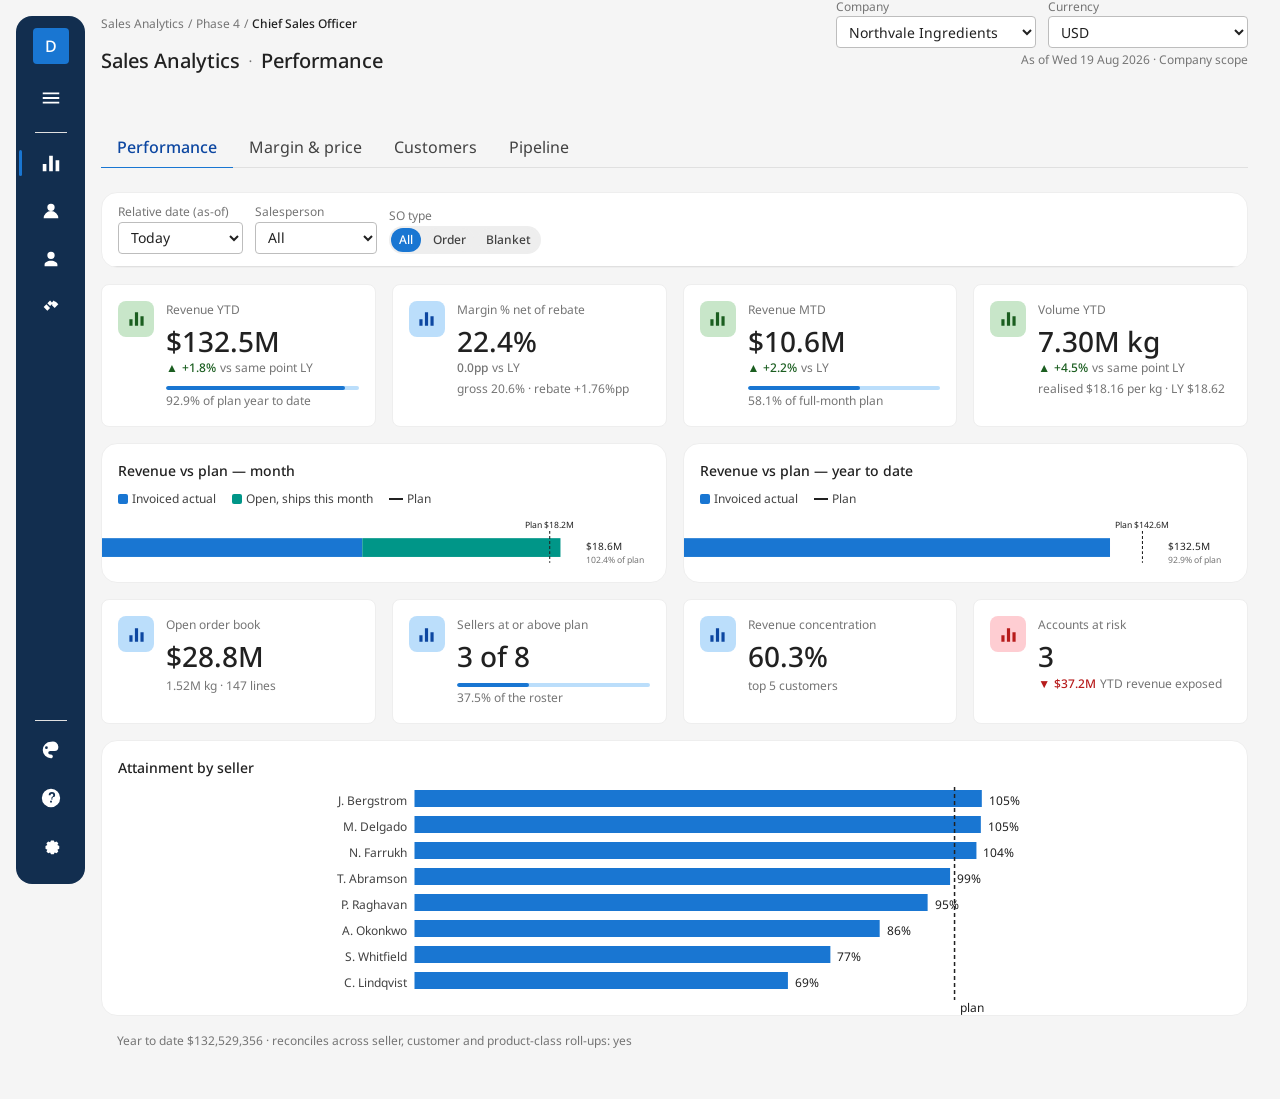
==== commit a5859ee4: "Add files via upload" ====
--- a/index.html
+++ b/index.html
@@ -1,980 +1,1144 @@
 <!DOCTYPE html>
-<html lang="en" data-theme="light">
+<html lang="en" data-mode="light">
 <head>
 <meta charset="utf-8">
 <meta name="viewport" content="width=device-width, initial-scale=1">
-<title>Datacor Phase 4 — Sales Analytics Personas (Clickable Demo)</title>
+<title>Sales Analytics — Datacor GDS · Phase 4</title>
+<link rel="preconnect" href="https://fonts.googleapis.com">
+<link rel="preconnect" href="https://fonts.gstatic.com" crossorigin>
+<link href="https://fonts.googleapis.com/css2?family=Noto+Sans:wght@300;400;500&display=swap" rel="stylesheet">
 <style>
-/* ============================================================
-   DATACOR GDS TOKENS — snapshot v1.1.0, Light mode
-   Sourced from gds-quicksight-theme.json. Swap values here only.
-   ============================================================ */
+/* ══════════════════════════════════════════════════════════════════════════
+   DATACOR GLOBAL DESIGN SYSTEM v1.0.0 — semantic tokens, all three modes.
+   Rule 1: consume semantic tokens only, never primitives, never raw hex.
+   Rule 2: every fill is 100% opaque — washes use contrastHigh tokens.
+   Rule 6: all spacing, radii and strokes bind to size/* variables.
+   ══════════════════════════════════════════════════════════════════════════ */
 :root{
-  /* Surfaces & ink — direct GDS lookups */
-  --surface-base:#FFFFFF;        /* surface/base */
-  --surface-sunken:#F5F5F5;      /* surface/sunken */
-  --text-primary:#212121;        /* text/primary */
-  --text-secondary:#424242;      /* text/secondary */
-  --accent:#1976D2;              /* surface/colored/primary/main */
-  --accent-fg:#FFFFFF;           /* text/onColor/onPrimary */
-  --measure:#1976D2;             /* primary/main */
-  --dimension:#009688;           /* secondary/main */
-
-  /* Feedback — RESERVED for status only, never a series */
-  --st-success:#4CAF50;          /* feedback/success/main */
-  --st-warning:#FF9800;          /* feedback/warning/main */
-  --st-error:#F44336;            /* feedback/error/main */
-  --on-warning:#212121;          /* text/onColor/onWarning */
-
-  /* Categorical series — CAPPED AT 2. Validated all-pairs on #FFFFFF:
-     CVD ΔE 16.1 (protan) · normal-vision ΔE 16.7 · both ≥3:1 contrast */
-  --series-1:#1976D2;            /* GDS blue 700  */
-  --series-2:#009688;            /* GDS teal 500  */
-
-  /* Ordinal / sequential — GDS blue primitives, re-stepped.
-     Validated: monotone L, all ΔL ≥0.06, light end 2.21:1, hue spread 15° */
-  --seq-1:#64B5F6; --seq-2:#2196F3; --seq-3:#1976D2; --seq-4:#0D47A1;
-
-  /* DERIVED — not in the GDS snapshot. Flagged for GDS team review. */
-  --ink-muted:#757575;
-  --grid:#E0E0E0;
-  --axis:#BDBDBD;
-  --border:rgba(33,33,33,.12);
-  --success-text:#2E7D32;
-  --error-text:#C62828;
-  --warn-text:#E65100;
-
-  --font:system-ui,-apple-system,"Segoe UI",Roboto,sans-serif;
-  --r:6px; --r-lg:10px;
+  --space-0:0px;--space-1:4px;--space-2:8px;--space-3:12px;--space-4:16px;
+  --space-5:20px;--space-6:24px;--space-8:32px;--space-10:40px;--space-12:48px;
+  --radius-none:0px;--radius-sm:4px;--radius-md:8px;--radius-lg:16px;--radius-round:1000px;
+  --stroke-thin:0.5px;--stroke-regular:1px;--stroke-thick:1.5px;
+  --font-family:'Noto Sans',sans-serif;
+  --fs-h2:28px;--fs-h4:20px;--fs-h6:16px;--fs-body-md:16px;--fs-body-sm:14px;--fs-body-xs:12px;
+  --lh-h2:1.3;--lh-h4:1.35;--lh-h6:1.45;--lh-body-sm:1.55;--lh-body-xs:1.5;
+  --w-light:300;--w-regular:400;--w-medium:500;
+}
+[data-mode="light"]{
+  --surface-base:#FFFFFF;--surface-sunken:#F5F5F5;--surface-raised1:#FFFFFF;
+  --surface-accent:#122E4F;--surface-accent-hover:#1F4F87;--surface-inverse:#212121;
+  --neutral-high1:#EEEEEE;--primary-main:#1976D2;--primary-high1:#BBDEFB;
+  --fb-success:#C8E6C9;--fb-warning:#FFE0B2;--fb-error:#FECDD2;
+  --text-primary:#212121;--text-secondary:#424242;--text-tertiary:#757575;
+  --text-inverse:#FFFFFF;--text-link:#1976D2;--text-on-primary:#FFFFFF;--text-on-accent:#FFFFFF;
+  --text-c-primary:#0D47A1;--text-c-success:#1B5E20;--text-c-error:#B71C1C;--text-c-warning:#BF360C;
+  --border-divider:#E0E0E0;--border-light:#EEEEEE;--border-medium:#BDBDBD;--border-focus:#1976D2;
+  --cat-1:#1976D2;--cat-2:#009688;--cat-3:#8E24AA;--cat-4:#C2185B;
+  --ord-1:#64B5F6;--ord-2:#2196F3;--ord-3:#1976D2;--ord-4:#0D47A1;
+}
+[data-mode="dark"]{
+  --surface-base:#212121;--surface-sunken:#0F0F0F;--surface-raised1:#424242;
+  --surface-accent:#1F4F87;--surface-accent-hover:#2867B1;--surface-inverse:#FFFFFF;
+  --neutral-high1:#2E2E2E;--primary-main:#1976D2;--primary-high1:#1565C0;
+  --fb-success:#388E3C;--fb-warning:#F57C00;--fb-error:#E53935;
+  --text-primary:#FFFFFF;--text-secondary:#EEEEEE;--text-tertiary:#BDBDBD;
+  --text-inverse:#212121;--text-link:#90CAF9;--text-on-primary:#FFFFFF;--text-on-accent:#FFFFFF;
+  --text-c-primary:#90CAF9;--text-c-success:#E8F5E9;--text-c-error:#FEEBEE;--text-c-warning:#FFF3E0;
+  --border-divider:#616161;--border-light:#424242;--border-medium:#616161;--border-focus:#90CAF9;
+  --cat-1:#1976D2;--cat-2:#009688;--cat-3:#8E24AA;--cat-4:#C2185B;
+  --ord-1:#1976D2;--ord-2:#42A5F5;--ord-3:#90CAF9;--ord-4:#E3F2FD;
+}
+[data-mode="blue"]{
+  --surface-base:#1A4372;--surface-sunken:#15365D;--surface-raised1:#1F4F87;
+  --surface-accent:#122E4F;--surface-accent-hover:#1F4F87;--surface-inverse:#E3F2FD;
+  --neutral-high1:#15365D;--primary-main:#42A5F5;--primary-high1:#248DE3;
+  --fb-success:#388E3C;--fb-warning:#F57C00;--fb-error:#F44336;
+  --text-primary:#FFFFFF;--text-secondary:#CFD8DC;--text-tertiary:#B0BEC5;
+  --text-inverse:#122E4F;--text-link:#81D4FA;--text-on-primary:#122E4F;--text-on-accent:#FFFFFF;
+  --text-c-primary:#90CAF9;--text-c-success:#C8E6C9;--text-c-error:#FEEBEE;--text-c-warning:#FBE9E7;
+  --border-divider:#2867B1;--border-light:#1F4F87;--border-medium:#2867B1;--border-focus:#42A5F5;
+  --cat-1:#1976D2;--cat-2:#009688;--cat-3:#8E24AA;--cat-4:#C2185B;
+  --ord-1:#2196F3;--ord-2:#64B5F6;--ord-3:#90CAF9;--ord-4:#E3F2FD;
 }
 *{box-sizing:border-box}
-html,body{margin:0;padding:0}
-body{
-  font-family:var(--font); background:var(--surface-sunken);
-  color:var(--text-primary); font-size:14px; line-height:1.45;
-  -webkit-font-smoothing:antialiased;
-}
-/* ---------- Header ---------- */
-header{background:var(--surface-base); border-bottom:1px solid var(--border)}
-.brandrow{display:flex; align-items:center; gap:14px; padding:10px 16px 8px}
-.logo{
-  width:26px;height:26px;border-radius:var(--r);background:var(--accent);
-  color:var(--accent-fg);display:grid;place-items:center;font-weight:700;font-size:13px
-}
-.brand{font-weight:700;font-size:15px;letter-spacing:-.01em}
-.brand span{font-weight:400;color:var(--ink-muted)}
-.spacer{flex:1}
-.asof{font-size:12px;color:var(--ink-muted);font-variant-numeric:tabular-nums}
-/* filter row — one row above the content, per interaction spec */
-.filters{display:flex;flex-wrap:wrap;gap:14px;align-items:flex-end;padding:0 16px 12px}
-.f{display:flex;flex-direction:column;gap:3px}
-.f label{font-size:10.5px;text-transform:uppercase;letter-spacing:.06em;color:var(--ink-muted);font-weight:600}
-select,.seg{font-family:var(--font);font-size:13px}
-select{
-  padding:5px 8px;border:1px solid var(--border);border-radius:var(--r);
-  background:var(--surface-base);color:var(--text-primary);min-width:150px
-}
-.seg{display:flex;border:1px solid var(--border);border-radius:var(--r);overflow:hidden}
-.seg button{
-  border:0;background:var(--surface-base);color:var(--text-secondary);
-  padding:5px 11px;cursor:pointer;font-size:12.5px;font-weight:500;font-family:var(--font)
-}
-.seg button+button{border-left:1px solid var(--border)}
-.seg button[aria-pressed="true"]{background:var(--accent);color:var(--accent-fg);font-weight:600}
-.tgl{
-  display:flex;align-items:center;gap:7px;font-size:12.5px;color:var(--text-secondary);
-  cursor:pointer;padding:5px 10px;border:1px solid var(--border);border-radius:var(--r);
-  background:var(--surface-base);font-weight:500
-}
-.tgl input{margin:0;accent-color:var(--accent)}
-/* ---------- Shell ---------- */
-.shell{display:flex;min-height:calc(100vh - 86px);align-items:stretch}
-.rail{
-  width:236px;flex:0 0 236px;background:var(--surface-base);
-  border-right:1px solid var(--border);padding:14px 10px;
-}
-.railhead{
-  font-size:10.5px;text-transform:uppercase;letter-spacing:.06em;
-  color:var(--ink-muted);font-weight:700;padding:0 8px 8px
-}
-.pbtn{
-  display:block;width:100%;text-align:left;border:0;background:transparent;
-  padding:9px 10px;border-radius:var(--r);cursor:pointer;font-family:var(--font);
-  color:var(--text-primary);margin-bottom:2px;border-left:3px solid transparent
-}
-.pbtn:hover{background:var(--surface-sunken)}
-.pbtn[aria-current="true"]{background:#E3F2FD;border-left-color:var(--accent)}
-.pbtn b{display:block;font-size:13.5px;font-weight:650}
-.pbtn i{display:block;font-style:normal;font-size:11.5px;color:var(--ink-muted);margin-top:1px}
-.scopechip{
-  display:inline-block;margin-top:5px;font-size:10px;font-weight:700;letter-spacing:.05em;
-  text-transform:uppercase;padding:2px 6px;border-radius:3px;
-  background:var(--surface-sunken);color:var(--text-secondary);border:1px solid var(--border)
-}
-main{flex:1;min-width:0;padding:14px 16px 40px}
-/* ---------- Subtabs ---------- */
-.subtabs{display:flex;gap:2px;border-bottom:1px solid var(--border);margin-bottom:14px}
-.subtabs button{
-  border:0;background:transparent;padding:8px 13px;cursor:pointer;font-family:var(--font);
-  font-size:13px;color:var(--text-secondary);border-bottom:2px solid transparent;font-weight:500
-}
-.subtabs button[aria-current="true"]{color:var(--accent);border-bottom-color:var(--accent);font-weight:650}
-.subtabs button:hover{color:var(--text-primary)}
-/* ---------- Cards ---------- */
-.grid{display:grid;gap:12px}
-.c{
-  background:var(--surface-base);border:1px solid var(--border);
-  border-radius:var(--r-lg);padding:13px 14px;position:relative;min-width:0
-}
-.c > h3{
-  margin:0 0 2px;font-size:12.5px;font-weight:650;color:var(--text-primary);
-  display:flex;align-items:center;gap:7px
-}
-.c > .sub{margin:0 0 10px;font-size:11px;color:var(--ink-muted)}
-.tile .val{
-  font-size:27px;font-weight:660;letter-spacing:-.02em;margin:2px 0 0;
-  color:var(--text-primary)
-}
-.tile .lbl{font-size:11.5px;color:var(--ink-muted);font-weight:500}
-.delta{font-size:12px;font-weight:650;display:inline-flex;align-items:center;gap:3px;margin-top:3px}
-.delta.up{color:var(--success-text)} .delta.dn{color:var(--error-text)}
-.delta.flat{color:var(--ink-muted)}
-/* status chip — always icon + label, never colour alone */
-.chip{
-  display:inline-flex;align-items:center;gap:4px;font-size:11px;font-weight:650;
-  padding:2px 7px;border-radius:11px;border:1px solid;white-space:nowrap
-}
-.chip.ok{color:var(--success-text);border-color:var(--st-success);background:#E8F5E9}
-.chip.warn{color:var(--warn-text);border-color:var(--st-warning);background:#FFF3E0}
-.chip.err{color:var(--error-text);border-color:var(--st-error);background:#FFEBEE}
-.chip.neu{color:var(--text-secondary);border-color:var(--border);background:var(--surface-sunken)}
-/* ---------- Tables ---------- */
-table{width:100%;border-collapse:collapse;font-size:12.5px}
-th{
-  text-align:left;font-size:10.5px;text-transform:uppercase;letter-spacing:.05em;
-  color:var(--ink-muted);font-weight:700;padding:5px 8px;border-bottom:1px solid var(--grid);
-  white-space:nowrap
-}
+html,body{margin:0;min-height:100%}
+body{font-family:var(--font-family);font-size:var(--fs-body-sm);font-weight:var(--w-regular);
+ line-height:var(--lh-body-sm);color:var(--text-primary);background:var(--surface-sunken);
+ -webkit-font-smoothing:antialiased}
+/* ══ CORE LAYOUT: floating App Bar left, Content region right ══ */
+.shell{display:flex;min-height:100vh;align-items:stretch}
+.appbar-wrap{flex:0 0 85px;width:85px;padding:var(--space-4) 0 var(--space-4) var(--space-4);background:transparent}
+.rail{width:69px;background:var(--surface-accent);border-radius:var(--radius-lg);
+ display:flex;flex-direction:column;align-items:center;padding:var(--space-3) 0;
+ position:sticky;top:var(--space-4);min-height:calc(100vh - var(--space-8))}
+.rail-logo{width:36px;height:36px;border-radius:var(--radius-sm);background:var(--primary-main);
+ color:var(--text-on-primary);display:grid;place-items:center;font-weight:var(--w-medium);
+ font-size:var(--fs-body-md);margin-bottom:var(--space-3)}
+.rail-btn{position:relative;width:44px;height:44px;border:0;background:transparent;
+ color:var(--text-on-accent);display:grid;place-items:center;cursor:pointer;
+ border-radius:var(--radius-sm);margin-bottom:var(--space-1)}
+.rail-btn svg{width:22px;height:22px;fill:currentColor}
+.rail-btn:hover{background:var(--surface-accent-hover)}
+.rail-btn:focus-visible{outline:var(--stroke-thick) solid var(--border-focus);outline-offset:2px}
+.rail-btn[aria-current="true"]::before{content:"";position:absolute;left:-10px;top:9px;width:3px;
+ height:26px;border-radius:var(--radius-round);background:var(--primary-main)}
+.rail-div{width:32px;height:var(--stroke-thin);background:var(--border-divider);margin:var(--space-2) 0}
+.rail-sp{flex:1}
+.content{flex:1;min-width:0;padding-right:var(--space-4)}
+/* ══ HEADER: 128px, two 40px rows, transparent ══ */
+.hdr{height:128px;padding:0 var(--space-4);background:transparent}
+.hdr-row{height:40px;display:flex;align-items:center;gap:var(--space-3)}
+.hdr-row.r1{padding-top:var(--space-2)}
+.crumbs{font-size:var(--fs-body-xs);line-height:var(--lh-body-xs);color:var(--text-tertiary)}
+.crumbs b{color:var(--text-primary);font-weight:var(--w-medium)}
+.crumbs span{margin:0 var(--space-1)}
+.sp{flex:1}
+.fld{display:flex;flex-direction:column;gap:2px}
+.fld label{font-size:var(--fs-body-xs);color:var(--text-tertiary);line-height:1.2}
+.hdr-title{font-size:var(--fs-h4);line-height:var(--lh-h4);font-weight:var(--w-medium)}
+.hdr-title i{font-style:normal;color:var(--text-tertiary);margin:0 var(--space-2);font-weight:var(--w-light)}
+.hdr-asof{font-size:var(--fs-body-xs);color:var(--text-tertiary)}
+select{font-family:var(--font-family);font-size:var(--fs-body-sm);color:var(--text-primary);
+ background:var(--surface-base);border:var(--stroke-regular) solid var(--border-medium);
+ border-radius:var(--radius-sm);padding:var(--space-1) var(--space-2);height:32px}
+select:focus-visible{outline:var(--stroke-thick) solid var(--border-focus);outline-offset:1px}
+.w200{width:200px}
+/* ══ TABS: indicator 1.5px, 24px gap to content ══ */
+.tabs{display:flex;border-bottom:var(--stroke-regular) solid var(--border-divider);margin:0 var(--space-4)}
+.tabs button{border:0;background:transparent;cursor:pointer;font-family:var(--font-family);
+ font-size:var(--fs-body-md);line-height:var(--lh-h6);color:var(--text-secondary);
+ padding:var(--space-2) var(--space-4);border-bottom:var(--stroke-thick) solid transparent;
+ margin-bottom:calc(-1 * var(--stroke-regular))}
+.tabs button[aria-current="true"]{color:var(--text-c-primary);border-bottom-color:var(--primary-main);
+ font-weight:var(--w-medium)}
+main{padding:var(--space-6) var(--space-4) var(--space-12)}
+/* ══ CARDS ══ */
+.grid{display:grid;gap:var(--space-4);margin-bottom:var(--space-4)}
+.kpi{background:var(--surface-raised1);border:var(--stroke-regular) solid var(--border-light);
+ border-radius:var(--radius-md);padding:var(--space-4);min-width:0;display:flex;gap:var(--space-3)}
+.kpi-body{min-width:0;flex:1}
+.kpi-badge{width:36px;height:36px;border-radius:var(--radius-md);flex:0 0 auto;display:grid;place-items:center}
+.kpi-badge svg{width:19px;height:19px}
+.kpi-l{font-size:var(--fs-body-xs);line-height:var(--lh-body-xs);color:var(--text-tertiary)}
+.kpi-v{font-size:var(--fs-h2);line-height:var(--lh-h2);font-weight:var(--w-medium);
+ font-variant-numeric:tabular-nums;margin:var(--space-1) 0 0}
+.kpi-c{font-size:var(--fs-body-xs);display:flex;align-items:center;gap:var(--space-1);
+ font-variant-numeric:tabular-nums;flex-wrap:wrap}
+.kpi-c.up{color:var(--text-c-success)}.kpi-c.dn{color:var(--text-c-error)}.kpi-c.fl{color:var(--text-tertiary)}
+.kpi-s{font-size:var(--fs-body-xs);color:var(--text-tertiary);margin-top:2px}
+.prog{height:var(--space-1);background:var(--primary-high1);border-radius:var(--radius-round);
+ overflow:hidden;margin-top:var(--space-2)}
+.prog i{display:block;height:100%;background:var(--primary-main);border-radius:var(--radius-round)}
+.card{background:var(--surface-base);border-radius:var(--radius-lg);
+ border:var(--stroke-regular) solid var(--border-light);min-width:0;overflow:hidden;margin-bottom:var(--space-4)}
+.grid .card{margin-bottom:0}
+.card-hd{padding:var(--space-4) var(--space-4) var(--space-2);display:flex;align-items:baseline;
+ gap:var(--space-2);flex-wrap:wrap}
+.card-t{font-size:var(--fs-body-sm);font-weight:var(--w-medium)}
+.card-s{font-size:var(--fs-body-xs);color:var(--text-tertiary)}
+.card-bd{padding:0 var(--space-4) var(--space-4)}
+.card-toolbar{display:flex;align-items:flex-end;gap:var(--space-3);flex-wrap:wrap;
+ padding:var(--space-3) var(--space-4);border-bottom:var(--stroke-thin) solid var(--border-divider)}
+.card-foot{padding:var(--space-2) var(--space-4);font-size:var(--fs-body-xs);color:var(--text-secondary);
+ border-top:var(--stroke-thin) solid var(--border-divider)}
+.legend{display:flex;gap:var(--space-4);flex-wrap:wrap;padding:0 var(--space-4) var(--space-2);
+ font-size:var(--fs-body-xs);color:var(--text-secondary)}
+.legend span{display:inline-flex;align-items:center;gap:var(--space-1)}
+.sw{width:10px;height:10px;flex:0 0 auto;border-radius:2px}
+.swl{width:14px;height:var(--stroke-thick);border-radius:0}
+/* ══ CHIPS: radius/round, small 24px, default neutral/contrastHigh1 ══ */
+.chip{display:inline-flex;align-items:center;height:24px;padding:0 var(--space-2);
+ border-radius:var(--radius-round);font-size:var(--fs-body-xs);font-weight:var(--w-medium);
+ background:var(--neutral-high1);color:var(--text-secondary);white-space:nowrap}
+.chip.ok{background:var(--fb-success);color:var(--text-c-success)}
+.chip.warn{background:var(--fb-warning);color:var(--text-c-warning)}
+.chip.err{background:var(--fb-error);color:var(--text-c-error)}
+.chip.pri{background:var(--primary-main);color:var(--text-on-primary)}
+button.chip{border:0;cursor:pointer;font-family:var(--font-family)}
+button.chip:focus-visible{outline:var(--stroke-thick) solid var(--border-focus);outline-offset:1px}
+.chip-set{display:flex;gap:var(--space-1);background:var(--neutral-high1);
+ border-radius:var(--radius-round);padding:2px;height:28px;align-items:center}
+/* ══ TABLE: grey header, striped rows, pagination inside the card ══ */
+table{width:100%;border-collapse:collapse;font-size:var(--fs-body-xs)}
+th{text-align:left;font-weight:var(--w-medium);color:var(--text-secondary);background:var(--neutral-high1);
+ padding:var(--space-2);border-bottom:var(--stroke-regular) solid var(--border-divider);white-space:nowrap}
 th.n,td.n{text-align:right;font-variant-numeric:tabular-nums}
-td{padding:6px 8px;border-bottom:1px solid var(--grid);color:var(--text-primary)}
-tbody tr:last-child td{border-bottom:0}
-tr.clk{cursor:pointer}
-tr.clk:hover td{background:#E3F2FD}
-.mini{height:7px;background:var(--surface-sunken);border-radius:4px;overflow:hidden;min-width:56px}
-.mini i{display:block;height:100%;border-radius:4px;background:var(--series-1)}
-.tblwrap{overflow-x:auto}
-/* ---------- Legend ---------- */
-.legend{display:flex;gap:14px;flex-wrap:wrap;margin:0 0 8px;font-size:11.5px;color:var(--text-secondary)}
-.legend span{display:inline-flex;align-items:center;gap:5px}
-.sw{width:11px;height:11px;border-radius:3px;flex:0 0 auto}
-.swline{width:14px;height:2px;border-radius:2px}
-/* ---------- Tooltip ---------- */
-#tip{
-  position:fixed;pointer-events:none;opacity:0;transition:opacity .08s;
-  background:var(--text-primary);color:#fff;padding:7px 9px;border-radius:var(--r);
-  font-size:11.5px;line-height:1.4;z-index:99;max-width:250px;
-  box-shadow:0 3px 10px rgba(0,0,0,.22)
-}
-#tip b{font-variant-numeric:tabular-nums}
-/* ---------- Misc ---------- */
-.note{
-  background:var(--surface-sunken);border:1px solid var(--border);border-radius:var(--r);
-  padding:9px 11px;font-size:11.5px;color:var(--text-secondary);margin-top:10px
-}
-.note b{color:var(--text-primary)}
-svg{display:block;overflow:visible}
-.tabtoggle{
-  border:1px solid var(--border);background:var(--surface-base);border-radius:var(--r);
-  font-size:11px;padding:2px 7px;cursor:pointer;color:var(--text-secondary);
-  font-family:var(--font);font-weight:600;margin-left:auto
-}
-.tabtoggle:hover{background:var(--surface-sunken)}
-.hidden{display:none}
-footer{padding:16px;font-size:11px;color:var(--ink-muted);text-align:center}
+th.sorted{color:var(--text-primary)}
+td{padding:var(--space-2);border-bottom:var(--stroke-thin) solid var(--border-divider)}
+tbody tr:nth-child(even) td{background:var(--neutral-high1)}
+tbody tr.clk{cursor:pointer}
+tbody tr.clk td:first-child{color:var(--text-link)}
+tbody tr.clk:hover td{background:var(--primary-high1)}
+tbody tr.tot td{background:var(--neutral-high1);font-weight:var(--w-medium);
+ border-top:var(--stroke-regular) solid var(--border-medium)}
+.tw{overflow-x:auto}
+/* ══ TOOLTIP: surface/inverse, 12px, radius/sm, 4px 8px, arrow required ══ */
+#tip{position:fixed;pointer-events:none;opacity:0;transition:opacity .1s;
+ background:var(--surface-inverse);color:var(--text-inverse);font-size:var(--fs-body-xs);
+ line-height:var(--lh-body-xs);padding:var(--space-1) var(--space-2);border-radius:var(--radius-sm);
+ max-width:300px;z-index:99;font-variant-numeric:tabular-nums}
+#tip::after{content:"";position:absolute;left:var(--space-3);bottom:-5px;
+ border-left:5px solid transparent;border-right:5px solid transparent;
+ border-top:5px solid var(--surface-inverse)}
+#tip.below::after{bottom:auto;top:-5px;border-top:0;border-bottom:5px solid var(--surface-inverse)}
+svg.chart{display:block;overflow:visible}
+.note{font-size:var(--fs-body-xs);color:var(--text-tertiary);padding:0 var(--space-4)}
+/* ══ FIVE GDS BREAKPOINTS: xs 0 · sm 600 · md 900 · lg 1200 · xl 1536 ══ */
+.g4,.g3,.g2,.g1{grid-template-columns:1fr}
+@media (min-width:600px){.g4,.g3{grid-template-columns:repeat(2,minmax(0,1fr))}}
+@media (min-width:900px){.g3{grid-template-columns:repeat(3,minmax(0,1fr))}
+ .g2{grid-template-columns:repeat(2,minmax(0,1fr))}}
+@media (min-width:1200px){.g4{grid-template-columns:repeat(4,minmax(0,1fr))}}
+@media (max-width:899px){.appbar-wrap{flex-basis:69px;width:69px;padding-left:var(--space-2)}
+ .rail{width:53px}.rail-btn{width:38px;height:38px}
+ .hdr{height:auto;padding-bottom:var(--space-2)}
+ .hdr-row{height:auto;flex-wrap:wrap;padding:var(--space-1) 0}.w200{width:100%;min-width:150px}}
 </style>
 </head>
 <body>
-
-<header>
-  <div class="brandrow">
-    <div class="logo">D</div>
-    <div class="brand">Phase 4 — Sales Analytics <span>/ persona demo</span></div>
-    <div class="spacer"></div>
-    <div class="asof" id="asof"></div>
+<div class="shell">
+  <div class="appbar-wrap"><nav class="rail" id="rail" aria-label="Primary navigation"></nav></div>
+  <div class="content">
+    <div class="hdr">
+      <div class="hdr-row r1">
+        <div class="crumbs" id="crumbs"></div><div class="sp"></div>
+        <div class="fld"><label for="fCo">Company</label><select id="fCo" class="w200"></select></div>
+        <div class="fld"><label for="fCcy">Currency</label><select id="fCcy" class="w200"></select></div>
+      </div>
+      <div class="hdr-row">
+        <div class="hdr-title" id="title"></div><div class="sp"></div>
+        <div class="hdr-asof" id="asof"></div>
+      </div>
+    </div>
+    <div class="tabs" id="tabs"></div>
+    <main id="view"></main>
   </div>
-  <div class="filters">
-    <div class="f"><label for="fCompany">Company</label>
-      <select id="fCompany"><option>Northvale Ingredients</option><option>Northvale Canada ULC</option></select></div>
-    <div class="f"><label for="fCurr">Currency</label>
-      <select id="fCurr"><option>USD</option><option>CAD</option></select></div>
-    <div class="f"><label for="fDate">Relative date (as-of)</label>
-      <select id="fDate">
-        <option value="today">Today</option><option value="yesterday">Yesterday</option>
-        <option value="lastworkday">Last workday</option><option value="lastmonth">Last month</option>
-        <option value="lastquarter">Last quarter</option><option value="lastyear">Last year</option>
-      </select></div>
-    <div class="f"><label for="fRep">Salesperson</label><select id="fRep"></select></div>
-    <div class="f"><label>SO type</label>
-      <div class="seg" id="fSO" role="group" aria-label="Sales order type">
-        <button data-so="all" aria-pressed="true">All</button>
-        <button data-so="order" aria-pressed="false">Order</button>
-        <button data-so="blanket" aria-pressed="false">Blanket</button>
-      </div></div>
-    <div class="spacer"></div>
-  </div>
-</header>
-
-<div class="shell">
-  <nav class="rail" id="rail">
-    <div class="railhead">Persona</div>
-  </nav>
-  <main>
-    <div class="subtabs" id="subtabs"></div>
-    <div id="view"></div>
-  </main>
 </div>
-
 <div id="tip" role="status" aria-live="polite"></div>
-<footer>Sales analytics persona reference design · fictional tenant, illustrative figures</footer>
-
 <script>
 "use strict";
-/* ==========================================================================
-   1. SAMPLE DATA — fictional. Magnitudes chosen to be plausible for a
-      ~$120M/yr specialty-ingredient distributor. Nothing here is real.
-   ========================================================================== */
+/* ═══════════════════════════════════════════════════════════════════════
+   1. DATA MODEL — generated from product-class economics upward, so every
+      total reconciles by construction:
+        company revenue == sum(reps) == sum(customers) == sum(product classes)
+      Revenue = kg x price. Cost = revenue x (1 - grossMargin%).
+      Rebate  = revenue x rebate%. Margin net of rebate = rev - cost + rebate.
+   ═══════════════════════════════════════════════════════════════════════ */
+/* name, $/kg, gross margin %, supplier rebate % of revenue */
+const CLS=[
+ ["Minerals",4.20,11.5,1.2],["Nutritional Supplements",9.80,14.0,0.9],
+ ["Excipients",3.10,18.5,0.4],["Carotenoids",62.00,22.0,2.1],
+ ["Vitamins",24.50,16.5,1.5],["Fibers",5.40,13.0,0.6],
+ ["Sweeteners",7.90,12.0,0.8],["Acidulants",2.60,15.5,0.3],
+ ["Flavors",38.00,26.0,1.8],["OTC Pharma",54.00,24.5,2.4],
+ ["Premixes",16.20,19.0,1.1],["Phosphates",3.80,14.5,0.5],
+ ["Aminos",28.00,21.0,1.6],["Industrial",1.90,9.5,0.2]];
+const CLSN=CLS.map(c=>c[0]);
+/* Maintained margin target: the ERP Customer Product / Price Book Margin %
+   field. Modelled as each class's gross margin plus 1.5pp of intent. */
+const CLS_TGT=CLS.map(c=>c[2]+1.5);
+
 const REPS=[
- {id:"r1",name:"A. Okonkwo",   team:"East",  quota:14000000, rev:11480000, kg:1620000, mgn:14.9, cov:2.6, qc:31, flag:4},
- {id:"r2",name:"M. Delgado",   team:"East",  quota:12500000, rev:13100000, kg:1890000, mgn:16.2, cov:3.4, qc:38, flag:1},
- {id:"r3",name:"S. Whitfield", team:"East",  quota:11000000, rev: 8420000, kg:1010000, mgn:12.1, cov:1.8, qc:22, flag:7},
- {id:"r4",name:"J. Bergstrom", team:"West",  quota:13000000, rev:13650000, kg:2140000, mgn:15.4, cov:3.1, qc:35, flag:2},
- {id:"r5",name:"P. Raghavan",  team:"West",  quota:10500000, rev: 9980000, kg:1330000, mgn:17.8, cov:2.9, qc:41, flag:3},
- {id:"r6",name:"C. Lindqvist", team:"West",  quota: 9000000, rev: 6250000, kg: 720000, mgn:11.4, cov:1.4, qc:19, flag:9},
- {id:"r7",name:"T. Abramson",  team:"Key",   quota:16000000, rev:15900000, kg:2480000, mgn:13.7, cov:2.8, qc:29, flag:2},
- {id:"r8",name:"N. Farrukh",   team:"Key",   quota: 8500000, rev: 8790000, kg:1150000, mgn:18.6, cov:3.6, qc:44, flag:0}
-];
-const CUST=[
- {id:"c1",n:"Ardent Nutrition",       ttm:14820000, kg:2140000, mgn:12.4, rep:"r7", tc:"National", loy:"Loyal",    last:6,  nextDue:-11, lim:2500000, ar:1980000, past:0,      dtp:38.1, dtpP:34.6, cls:9},
- {id:"c2",n:"Belmont Health Sciences",ttm: 9640000, kg:1180000, mgn:15.8, rep:"r2", tc:"National", loy:"Loyal",    last:11, nextDue:2,   lim:1500000, ar:1210000, past:0,      dtp:31.4, dtpP:32.0, cls:7},
- {id:"c3",n:"Cascadia Wellness",      ttm: 7110000, kg: 880000, mgn:11.2, rep:"r4", tc:"Regional", loy:"At risk",  last:74, nextDue:-46, lim:1200000, ar: 268000, past:191000, dtp:61.7, dtpP:44.2, cls:4},
- {id:"c4",n:"Dunmore Pharma",         ttm: 6480000, kg: 410000, mgn:21.6, rep:"r8", tc:"National", loy:"Loyal",    last:4,  nextDue:8,   lim:1000000, ar: 742000, past:0,      dtp:27.9, dtpP:28.4, cls:6},
- {id:"c5",n:"Everline Labs",          ttm: 5920000, kg: 690000, mgn:13.1, rep:"r1", tc:"Regional", loy:"Active",   last:19, nextDue:-3,  lim: 800000, ar: 863000, past: 94000, dtp:48.3, dtpP:39.1, cls:5},
- {id:"c6",n:"Fairmount Botanicals",   ttm: 4760000, kg: 540000, mgn:16.9, rep:"r5", tc:"Regional", loy:"Active",   last:9,  nextDue:14,  lim: 750000, ar: 402000, past:0,      dtp:33.0, dtpP:33.8, cls:5},
- {id:"c7",n:"Granby Supplements",     ttm: 4180000, kg: 620000, mgn: 9.8, rep:"r3", tc:"Regional", loy:"At risk",  last:58, nextDue:-30, lim: 600000, ar: 611000, past:148000, dtp:57.2, dtpP:41.5, cls:3},
- {id:"c8",n:"Halstead Nutraceutical", ttm: 3940000, kg: 470000, mgn:14.3, rep:"r2", tc:"Regional", loy:"Active",   last:13, nextDue:5,   lim: 500000, ar: 288000, past:0,      dtp:35.6, dtpP:35.1, cls:4},
- {id:"c9",n:"Ironwood Health",        ttm: 3210000, kg: 390000, mgn:17.4, rep:"r6", tc:"Local",    loy:"Active",   last:22, nextDue:-6,  lim: 400000, ar: 197000, past:  0,    dtp:29.8, dtpP:30.9, cls:3},
- {id:"c10",n:"Juniper Life Sciences", ttm: 2870000, kg: 310000, mgn:19.2, rep:"r5", tc:"Local",    loy:"Loyal",    last:7,  nextDue:11,  lim: 350000, ar: 141000, past:0,      dtp:26.2, dtpP:27.7, cls:4},
- {id:"c11",n:"Kestrel Formulations",  ttm: 2240000, kg: 280000, mgn:10.6, rep:"r6", tc:"Local",    loy:"At risk",  last:91, nextDue:-63, lim: 300000, ar:  62000, past: 62000, dtp:72.4, dtpP:50.3, cls:2},
- {id:"c12",n:"Larkspur Nutrition",    ttm: 1980000, kg: 240000, mgn:15.1, rep:"r1", tc:"Local",    loy:"Active",   last:16, nextDue:4,   lim: 250000, ar: 118000, past:0,      dtp:32.8, dtpP:31.4, cls:3}
-];
-const CLASSES=[
- ["Minerals",28400000],["Nutritional Supplements",21900000],["Excipients",12100000],
- ["Carotenoids",8300000],["Vitamins",6900000],["Fibers",4400000],["Sweeteners",3800000],
- ["Acidulants",2900000],["Flavors",2100000],["OTC Pharma",1700000],["Premixes",1400000],
- ["Phosphates",1100000],["Aminos",800000],["Industrial",400000]
-];
-/* 24 months: margin % net of rebate, and realised price per kg */
-const MONTHS=(()=>{const a=[],base=13.4;for(let i=0;i<24;i++){
-  const m=base+Math.sin(i/2.6)*1.5+(i>16?-0.9:0)+((i%5)-2)*0.18;
-  const p=8.9+Math.cos(i/3.1)*0.5-(i*0.031);
-  a.push({i,label:mLabel(i),mgn:+m.toFixed(1),ppk:+p.toFixed(2)});}return a;})();
-function mLabel(i){const names=["Sep","Oct","Nov","Dec","Jan","Feb","Mar","Apr","May","Jun","Jul","Aug"];
-  return names[i%12]+" "+(24-i>12?"'24":"'25");}
-const STAGES=[["Qualified",14200000,31],["Sampling",9800000,44],["Trial order",6100000,58],["Contract",3400000,72],["Committed",2200000,19]];
-const SHIP7=[
- ["Ardent Nutrition","SO104412","Magnesium Oxide HA Powder USP (1371)","08/21/26",31360],
- ["Belmont Health Sciences","SO104455","Ascorbic Acid 97% Granular (1204)","08/21/26",14480],
- ["Dunmore Pharma","SO104460","Microcrystalline Cellulose 101 (1399)","08/22/26",3750],
- ["Everline Labs","SO104471","Citric Acid Anhydrous FG (1112)","08/24/26",22000],
- ["Fairmount Botanicals","SO104488","Beta Carotene 22% LF Susp. (1036)","08/25/26",2000],
- ["Ardent Nutrition","SO104502","Magnesium Citrate Anhydrous (1343)","08/25/26",11550]
-];
-/* Company plan & actuals. Open book splits into discrete vs blanket. */
-const CO={
-  planMTD:9_565_000, revMTD:7_056_000, revMTD_LY:7_527_000,
-  planYTD:75_565_000, revYTD:75_779_000, revYTD_LY:71_629_000,
-  /* Total open book and what ships this month are two separate figures.
-     Conflating them makes projected close read several times over plan. */
-  openOrder:24_310_000, openBlanket:9_339_000, openThisMo:3_281_000, openThisMoBlanket:742_000,
-  openKg:4_338_000, openLines:743,
-  mgn:13.26, mgnLY:15.19, mgnTarget:15.0, ppk:8.34, ppkLY:8.71,
-  top10Share:71.4, newShare:6.2
-};
-/* As-of snapshot multipliers — demonstrates the Relative Date control */
-const ASOF={today:1,yesterday:.994,lastworkday:.981,lastmonth:.902,lastquarter:.727,lastyear:.318};
-const ASOF_LABEL={today:"Wed 19 Aug 2026",yesterday:"Tue 18 Aug 2026",lastworkday:"Mon 17 Aug 2026",
-  lastmonth:"Fri 31 Jul 2026",lastquarter:"Tue 30 Jun 2026",lastyear:"Mon 31 Dec 2025"};
-
-/* ==========================================================================
-   2. FORMATTERS
-   ========================================================================== */
+ {id:"r1",n:"A. Okonkwo",  team:"East",   co:"us",att:0.86},
+ {id:"r2",n:"M. Delgado",  team:"East",   co:"us",att:1.05},
+ {id:"r3",n:"S. Whitfield",team:"East",   co:"us",att:0.77},
+ {id:"r4",n:"J. Bergstrom",team:"West",   co:"us",att:1.04},
+ {id:"r5",n:"P. Raghavan", team:"West",   co:"us",att:0.95},
+ {id:"r6",n:"C. Lindqvist",team:"West",   co:"us",att:0.69},
+ {id:"r7",n:"T. Abramson", team:"Key",    co:"us",att:0.99},
+ {id:"r8",n:"N. Farrukh",  team:"Key",    co:"us",att:1.03},
+ {id:"k1",n:"H. Tremblay", team:"Central",co:"ca",att:1.04},
+ {id:"k2",n:"D. Beauchamp",team:"Central",co:"ca",att:0.79},
+ {id:"k3",n:"R. Ferland",  team:"West",   co:"ca",att:1.05}];
+
+/* customer: id, name, rep, trade class, loyalty, annual kg scale,
+   class count, first class index, credit limit, payment behaviour */
+const CUS=[
+ ["c1","Ardent Nutrition",       "r7","National","Loyal",  2140000, 9, 0,2500000,38.1,34.6],
+ ["c2","Belmont Health Sciences","r2","National","Loyal",  1180000, 7, 1,1500000,31.4,32.0],
+ ["c3","Cascadia Wellness",      "r4","Regional","At risk", 880000, 4, 0,1200000,61.7,44.2],
+ ["c4","Dunmore Pharma",         "r8","National","Loyal",   410000, 6, 3,1000000,27.9,28.4],
+ ["c5","Everline Labs",          "r1","Regional","Active",  690000, 5, 2, 800000,48.3,39.1],
+ ["c6","Fairmount Botanicals",   "r5","Regional","Active",  540000, 5, 4, 750000,33.0,33.8],
+ ["c7","Granby Supplements",     "r3","Regional","At risk", 620000, 3, 0, 600000,57.2,41.5],
+ ["c8","Halstead Nutraceutical", "r2","Regional","Active",  470000, 4, 5, 500000,35.6,35.1],
+ ["c9","Ironwood Health",        "r6","Local",   "Active",  390000, 3, 1, 400000,29.8,30.9],
+ ["c10","Juniper Life Sciences", "r5","Local",   "Loyal",   310000, 4, 8, 350000,26.2,27.7],
+ ["c11","Kestrel Formulations",  "r6","Local",   "At risk", 280000, 2, 0, 300000,72.4,50.3],
+ ["c12","Larkspur Nutrition",    "r1","Local",   "Active",  240000, 3, 6, 250000,32.8,31.4],
+ ["c13","Ardent Nutrition West", "r4","National","Loyal",  1460000, 8, 1,1800000,36.4,35.9],
+ ["c14","Meadowbrook Ingredients","r3","Regional","Active", 520000, 5, 2, 650000,34.1,33.2],
+ ["c15","Sable Peak Nutrition",  "r8","Regional","Loyal",   660000, 6, 4, 700000,30.5,31.2],
+ ["d1","Meridian Health Foods",  "k1","National","Loyal",   590000, 6, 1, 700000,30.2,31.0],
+ ["d2","Nordique Nutraceutiques","k2","Regional","At risk", 350000, 3, 0, 450000,59.4,43.8],
+ ["d3","Oakridge Life Sciences", "k3","Local",   "Active",  220000, 4, 3, 300000,28.6,29.4]];
+
+/* deterministic pseudo-random, so figures never move between reloads */
+const rnd=(a,b)=>{let h=(a*73856093)^(b*19349663);h=(h^(h>>>13))*1274126177;return ((h>>>0)%10000)/10000;};
+
+/* 24 months, index 0 = Sep 2024 ... 23 = Aug 2026 */
+const MON=["Jan","Feb","Mar","Apr","May","Jun","Jul","Aug","Sep","Oct","Nov","Dec"];
+const mOf=i=>(8+i)%12, yOf=i=>2024+Math.floor((8+i)/12);
+const mLbl=i=>MON[mOf(i)]+" '"+String(yOf(i)).slice(2);
+const SEAS=[0.94,0.97,1.06,1.04,1.02,0.99,0.91,0.96,1.05,1.08,1.03,0.95]; /* by calendar month */
+const grow=i=>1+i*0.0042;
+
+/* Build the line-level fact: one row per customer x class x month */
+const CUST=[], LINES=[];
+CUS.forEach((c,ci)=>{
+  const [id,n,rep,tc,loy,kgScale,nc,off,lim,dtp,dtpP]=c;
+  const cust={id,n,rep,tc,loy,lim,dtp,dtpP,co:(REPS.find(r=>r.id===rep)||{}).co,classes:[]};
+  let wsum=0; const w=[];
+  for(let j=0;j<nc;j++){const x=0.35+rnd(ci,j)*1.4;w.push(x);wsum+=x;}
+  for(let j=0;j<nc;j++){
+    const cIdx=(off+j*3+ (ci%2))%CLS.length;
+    if(cust.classes.some(x=>x.ci===cIdx))continue;
+    const annKg=kgScale*(w[j]/wsum);
+    cust.classes.push({ci:cIdx,annKg});
+    for(let m=0;m<24;m++){
+      const kg=annKg/12*SEAS[mOf(m)]*grow(m)*(0.86+rnd(ci*31+j,m)*0.28);
+      const price=CLS[cIdx][1]*(0.94+rnd(ci,cIdx)*0.13)*(1-m*0.0016); /* mild price erosion */
+      const rev=kg*price, cost=rev*(1-CLS[cIdx][2]/100), reb=rev*CLS[cIdx][3]/100;
+      LINES.push({cust:id,rep,co:cust.co,ci:cIdx,m,kg,rev,cost,reb});
+    }
+  }
+  CUST.push(cust);
+});
+/* customer-level reorder cadence, derived from the order pattern */
+CUST.forEach((c,ci)=>{
+  c.classes.forEach((cl,j)=>{
+    cl.perYear=Math.max(2,Math.round(4+rnd(ci,j+50)*10));
+    cl.interval=Math.round(365/cl.perYear);
+    const overdueBias=c.loy==="At risk"?1.9:c.loy==="Active"?0.95:0.55;
+    cl.sinceLast=Math.round(cl.interval*overdueBias*(0.6+rnd(ci,j+90)*0.9));
+  });
+  c.classes.sort((a,b)=>(b.sinceLast-b.interval)-(a.sinceLast-a.interval));
+});
+/* open orders: one row per line, with ship offset and blanket flag */
+const OPEN=[];
+CUST.forEach((c,ci)=>c.classes.forEach((cl,j)=>{
+  const nOrd=1+Math.floor(rnd(ci,j+11)*3);
+  for(let k2=0;k2<nOrd;k2++){
+    const kg=cl.annKg*(0.03+rnd(ci*7+j,k2)*0.09);
+    const price=CLS[cl.ci][1]*(0.94+rnd(ci,cl.ci)*0.13);
+    OPEN.push({cust:c.id,rep:c.rep,co:c.co,ci:cl.ci,kg,rev:kg*price,
+      shipIn:Math.round(rnd(ci*13+j,k2)*44),
+      blanket:rnd(ci*17+j,k2)<0.38});
+  }
+}));
+/* CRM pipeline + quotes */
+const STAGE=["Qualified","Sampling","Trial order","Contract","Committed"];
+const PIPE=[],QUOTE=[];
+REPS.forEach((r,ri)=>{
+  for(let i=0;i<7;i++){
+    const st=Math.floor(rnd(ri,i)*5);
+    PIPE.push({rep:r.id,co:r.co,stage:st,amt:180000+rnd(ri,i+30)*2400000,
+      age:8+Math.round(rnd(ri,i+60)*95)});
+  }
+  for(let i=0;i<11;i++){
+    QUOTE.push({rep:r.id,co:r.co,amt:40000+rnd(ri,i+80)*640000,
+      age:Math.round(rnd(ri,i+120)*110),
+      won:rnd(ri,i+150)<(0.20+r.att*0.16)});
+  }
+});
+/* AR, derived from trailing revenue and payment behaviour */
+CUST.forEach(c=>{
+  const ttm=LINES.filter(l=>l.cust===c.id&&l.m>=12).reduce((a,l)=>a+l.rev,0);
+  c.ttm=ttm;
+  c.ar=ttm/365*c.dtp;
+  c.past=c.dtp>45?c.ar*(0.16+(c.dtp-45)/300):0;
+});
+/* rep quota, set so attainment lands on the intended spread */
+REPS.forEach(r=>{
+  const run=LINES.filter(l=>l.rep===r.id&&l.m>=12).reduce((a,l)=>a+l.rev,0);
+  r.quota=run/r.att;
+});
+
+/* ═══════════════════════════════════════════════════════════════════════
+   2. AS-OF: real period arithmetic, not a fudge multiplier
+   ═══════════════════════════════════════════════════════════════════════ */
+const ASOF={
+  today:      {mi:23,frac:19/31,label:"Wed 19 Aug 2026"},
+  yesterday:  {mi:23,frac:18/31,label:"Tue 18 Aug 2026"},
+  lastworkday:{mi:23,frac:17/31,label:"Mon 17 Aug 2026"},
+  lastmonth:  {mi:22,frac:1,   label:"Fri 31 Jul 2026"},
+  lastquarter:{mi:21,frac:1,   label:"Tue 30 Jun 2026"},
+  lastyear:   {mi:15,frac:1,   label:"Wed 31 Dec 2025"}};
+const COMPANIES={"Northvale Ingredients":{co:"us",ccy:"USD"},"Northvale Canada ULC":{co:"ca",ccy:"CAD"}};
+const FX={USD:1,CAD:1.37}, SYM={USD:"$",CAD:"C$"};
+const MODES=["light","dark","blue"];
+const S={sheet:0,tab:0,co:"Northvale Ingredients",ccy:"USD",asof:"today",rep:"all",so:"all",cust:"c1",mode:"light"};
+
 const nf=new Intl.NumberFormat("en-US");
-const money=v=>"$"+nf.format(Math.round(v));
-const mShort=v=>{const a=Math.abs(v);return (v<0?"-$":"$")+(a>=1e6?(a/1e6).toFixed(a>=1e7?1:2)+"M":a>=1e3?(a/1e3).toFixed(0)+"K":a.toFixed(0));};
-const kg=v=>nf.format(Math.round(v))+" kg";
-const kgS=v=>(v/1e6>=1?(v/1e6).toFixed(2)+"M":(v/1e3).toFixed(0)+"K")+" kg";
-const pct=(v,d=1)=>v.toFixed(d)+"%";
-const signPct=(v,d=1)=>(v>0?"+":"")+v.toFixed(d)+"%";
-
-/* ==========================================================================
-   3. STATE
-   ========================================================================== */
-const S={persona:"cso",tab:0,so:"all",asof:"today",rep:"all",cust:"c1"};
-const PERSONAS=[
- {id:"cso",name:"Chief Sales Officer",scope:"Company",
-  desc:"Owns the company's entire commercial number.",
-  tabs:["Overview","Margin & price","Customers","Pipeline"]},
- {id:"mgr",name:"Sales Manager",scope:"Team",
-  desc:"Owns a team of sellers in a territory.",
-  tabs:["Team","Action queue","Pipeline"]},
- {id:"rep",name:"Sales Representative",scope:"Self",
-  desc:"Owns an assigned book and a personal quota.",
-  tabs:["My day","My numbers"]},
- {id:"kam",name:"Key Account Manager",scope:"Assigned accounts",
-  desc:"Owns a few of the largest accounts.",
-  tabs:["Customer 360","Cadence","Credit & A/R"]}
-];
-const openTotal=()=>S.so==="all"?CO.openOrder:S.so==="blanket"?CO.openBlanket:CO.openOrder-CO.openBlanket;
-const openMonth=()=>S.so==="all"?CO.openThisMo:S.so==="blanket"?CO.openThisMoBlanket:CO.openThisMo-CO.openThisMoBlanket;
-const k=()=>ASOF[S.asof];
-
-/* ==========================================================================
-   4. SVG CHART PRIMITIVES
-   Rules applied: single axis, 2px lines, ≥8px markers, 4px rounded data-ends
-   anchored to baseline, 2px surface gap between adjacent/stacked fills,
-   recessive grid, direct labels, hover tooltip on every plotted form.
-   ========================================================================== */
-const SVGNS="http://www.w3.org/2000/svg";
-function el(t,a={}){const e=document.createElementNS(SVGNS,t);for(const k in a)e.setAttribute(k,a[k]);return e;}
+const fx=v=>v*FX[S.ccy], sy=()=>SYM[S.ccy];
+const M=v=>{const x=fx(v),a=Math.abs(x);return (x<0?"-":"")+sy()+(a>=1e6?(a/1e6).toFixed(a>=1e7?1:2)+"M":a>=1e3?(a/1e3).toFixed(0)+"K":a.toFixed(0));};
+const M0=v=>sy()+nf.format(Math.round(fx(v)));
+const KG=v=>(Math.abs(v)>=1e6?(v/1e6).toFixed(2)+"M":(v/1e3).toFixed(0)+"K")+" kg";
+const P=(v,d=1)=>(isFinite(v)?v.toFixed(d):"0.0")+"%";
+const SP=(v,d=1)=>{if(!isFinite(v))return "0.0";const r=+v.toFixed(d);return (r>0?"+":r===0?"":"")+r.toFixed(d);};
+const PKG=v=>sy()+fx(v).toFixed(2);
+const A=()=>ASOF[S.asof], coK=()=>COMPANIES[S.co].co, dEl=()=>{
+  const a=A(); return Math.round((23-a.mi)*30.4+(1-a.frac)*30.4); };
+
+/* period selectors driven by the as-of point */
+const wMonth=(m)=>{const a=A();return m<a.mi?1:m===a.mi?a.frac:0;};
+const inYTD=(m,yr)=>yOf(m)===yr&&m<=A().mi;
+const CUR_Y=()=>yOf(A().mi);
+const rows=()=>LINES.filter(l=>l.co===coK()&&(S.rep==="all"||l.rep===S.rep));
+const openRows=()=>OPEN.filter(o=>o.co===coK()&&(S.rep==="all"||o.rep===S.rep)
+  &&(S.so==="all"||(S.so==="blanket")===o.blanket));
+const custList=()=>CUST.filter(c=>c.co===coK()&&(S.rep==="all"||c.rep===S.rep));
+const repList=()=>REPS.filter(r=>r.co===coK());
+const repScope=()=>S.rep==="all"?repList():repList().filter(r=>r.id===S.rep);
+
+let G={};
+function agg(){
+  const L=rows(), yr=CUR_Y(), a=A(), el=dEl();
+  const acc=(f,filt)=>L.reduce((s,l)=>filt(l)?s+f(l)*wMonth(l.m):s,0);
+  const ytd=l=>inYTD(l.m,yr), ytdLY=l=>inYTD(l.m+12,yr), mtd=l=>l.m===a.mi, mtdLY=l=>l.m===a.mi-12;
+  const rawYTD=(f,filt)=>L.reduce((s,l)=>filt(l)?s+f(l):s,0);
+  G.revYTD=acc(l=>l.rev,ytd);  G.kgYTD=acc(l=>l.kg,ytd);
+  G.costYTD=acc(l=>l.cost,ytd);G.rebYTD=acc(l=>l.reb,ytd);
+  G.revYTD_LY=rawYTD(l=>l.rev,ytdLY)*1; /* full comparable window at the same point */
+  G.revYTD_LY=L.reduce((s,l)=>inYTD(l.m+12,yr)?s+l.rev*wMonth(l.m+12):s,0);
+  G.revMTD=acc(l=>l.rev,mtd);  G.kgMTD=acc(l=>l.kg,mtd);
+  G.revMTD_LY=L.reduce((s,l)=>mtdLY(l)?s+l.rev*a.frac:s,0);
+  const R=repScope();
+  G.quota=R.reduce((s,r)=>s+r.quota,0);
+  G.planYTD=G.quota*SEAS.slice(0,mOf(a.mi)).reduce((s,x)=>s+x,0)/12
+           +G.quota*SEAS[mOf(a.mi)]/12*a.frac;
+  G.planMTD=G.quota*SEAS[mOf(a.mi)]/12;
+  G.mgn=G.revYTD?(G.revYTD-G.costYTD+G.rebYTD)/G.revYTD*100:0;
+  G.mgnGross=G.revYTD?(G.revYTD-G.costYTD)/G.revYTD*100:0;
+  const lyRev=G.revYTD_LY||1;
+  G.mgnLY=(()=>{const r=L.filter(l=>inYTD(l.m+12,yr));const w=l=>wMonth(l.m+12);
+    const rv=r.reduce((s,l)=>s+l.rev*w(l),0),cs=r.reduce((s,l)=>s+l.cost*w(l),0),rb=r.reduce((s,l)=>s+l.reb*w(l),0);
+    return rv?(rv-cs+rb)/rv*100:0;})();
+  G.kgYTD_LY=L.reduce((s2,l)=>inYTD(l.m+12,yr)?s2+l.kg*wMonth(l.m+12):s2,0);
+  G.ppk=G.kgYTD?G.revYTD/G.kgYTD:0;
+  G.ppkLY=(()=>{const r=L.filter(l=>inYTD(l.m+12,yr));const w=l=>wMonth(l.m+12);
+    const rv=r.reduce((s,l)=>s+l.rev*w(l),0),k2=r.reduce((s,l)=>s+l.kg*w(l),0);return k2?rv/k2:0;})();
+  const O=openRows();
+  G.open=O.reduce((s,o)=>s+o.rev,0); G.openKg=O.reduce((s,o)=>s+o.kg,0); G.openLn=O.length;
+  const mo=O.filter(o=>o.shipIn<=(31-Math.round(a.frac*31)));
+  G.openMo=mo.reduce((s,o)=>s+o.rev,0);
+  G.ship7=O.filter(o=>o.shipIn<=7).sort((x,y)=>x.shipIn-y.shipIn);
+  /* rep-level, same arithmetic per rep so rows sum to the header */
+  G.reps=R.map(r=>{
+    const rl=L.filter(l=>l.rep===r.id);
+    const rv=rl.reduce((s,l)=>inYTD(l.m,yr)?s+l.rev*wMonth(l.m):s,0);
+    const cs=rl.reduce((s,l)=>inYTD(l.m,yr)?s+l.cost*wMonth(l.m):s,0);
+    const rb=rl.reduce((s,l)=>inYTD(l.m,yr)?s+l.reb*wMonth(l.m):s,0);
+    const plan=r.quota*(SEAS.slice(0,mOf(a.mi)).reduce((s,x)=>s+x,0)/12+SEAS[mOf(a.mi)]/12*a.frac);
+    const pp=PIPE.filter(p=>p.rep===r.id&&p.age>dEl()).reduce((s,p)=>s+p.amt,0);
+    const q=QUOTE.filter(x=>x.rep===r.id&&x.age-dEl()>20), qw=q.filter(x=>x.won).length;
+    const flag=CUST.filter(c=>c.rep===r.id).reduce((s,c)=>
+      s+c.classes.filter(cl=>cl.sinceLast-dEl()>cl.interval*1.5).length,0);
+    return {...r,rev:rv,plan,mgn:rv?(rv-cs+rb)/rv*100:0,att:plan?rv/plan*100:0,
+      cov:plan-rv>0?pp/(plan-rv):99,pipe:pp,qc:q.length?qw/q.length*100:0,flag};
+  });
+  G.repsAt=G.reps.filter(r=>r.att>=100).length; G.repsN=G.reps.length;
+  /* company-wide margin, ignoring the rep filter, for peer comparison */
+  const CL=LINES.filter(l=>l.co===coK()&&inYTD(l.m,yr));
+  const crv=CL.reduce((s,l)=>s+l.rev*wMonth(l.m),0)||1;
+  G.coMgn=(crv-CL.reduce((s,l)=>s+l.cost*wMonth(l.m),0)+CL.reduce((s,l)=>s+l.reb*wMonth(l.m),0))/crv*100;
+  /* by class and by customer — both reconcile to G.revYTD */
+  const byC={},byK={};
+  L.forEach(l=>{if(!inYTD(l.m,yr))return;const w=wMonth(l.m);
+    byC[l.ci]=(byC[l.ci]||0)+l.rev*w; byK[l.cust]=(byK[l.cust]||0)+l.rev*w;});
+  G.byClass=CLSN.map((n,i)=>[n,byC[i]||0]).filter(x=>x[1]>0).sort((a2,b)=>b[1]-a2[1]);
+  /* revenue-weighted maintained target across the classes actually sold */
+  const tRev=Object.keys(byC).reduce((s2,k)=>s2+byC[k],0)||1;
+  G.mgnTarget=Object.keys(byC).reduce((s2,k)=>s2+byC[k]*CLS_TGT[k],0)/tRev;
+  G.byCust=custList().map(c=>({...c,rev:byK[c.id]||0})).sort((a2,b)=>b.rev-a2.rev);
+  const tot=G.byCust.reduce((s,c)=>s+c.rev,0)||1;
+  G.top5=G.byCust.slice(0,5).reduce((s,c)=>s+c.rev,0)/tot*100;
+  G.topN=Math.min(5,G.byCust.length);
+  /* A/R is a balance, so derive it from trailing-12-month revenue at the
+     as-of point rather than storing a fixed number. Days-to-pay drifts back
+     toward its prior-window value as the as-of date moves earlier. */
+  G.ar={};
+  CUST.filter(c=>c.co===coK()).forEach(c=>{
+    const cl2=LINES.filter(l=>l.cust===c.id);
+    const t12=cl2.reduce((s2,l)=>{const d=a.mi-l.m;return (d>=0&&d<12)?s2+l.rev*(d===0?a.frac:1):s2;},0);
+    const dtp=c.dtpP+(c.dtp-c.dtpP)*Math.max(0,1-el/240);
+    const bal=t12/365*dtp;
+    G.ar[c.id]={bal,dtp,past:dtp>45?bal*(0.16+(dtp-45)/300):0,t12};
+  });
+  G.atRisk=custList().filter(c=>c.classes.some(cl=>cl.sinceLast-dEl()>cl.interval*1.5));
+  G.atRiskRev=G.atRisk.reduce((s,c)=>s+(byK[c.id]||0),0);
+  /* trend series, truncated at the as-of month */
+  G.trend=[];
+  for(let m=0;m<=a.mi;m++){
+    const ml=L.filter(l=>l.m===m);const rv=ml.reduce((s,l)=>s+l.rev,0);
+    if(!rv)continue;
+    const cs=ml.reduce((s,l)=>s+l.cost,0),rb=ml.reduce((s,l)=>s+l.reb,0),k2=ml.reduce((s,l)=>s+l.kg,0);
+    G.trend.push({m,label:mLbl(m),mgn:(rv-cs+rb)/rv*100,ppk:rv/k2});
+  }
+  /* An opportunity younger than the elapsed gap did not exist at the as-of
+     date; survivors are aged back, and their stage rolled back one step per
+     ~45 days, so the funnel genuinely reflects that point in time. */
+  const PP=PIPE.filter(p=>p.co===coK()&&(S.rep==="all"||p.rep===S.rep)&&p.age>el)
+    .map(p=>({...p,age:p.age-el,stage:Math.max(0,p.stage-Math.floor(el/45))}));
+  G.pipeStage=STAGE.map((s2,i)=>{const g=PP.filter(p=>p.stage===i);
+    return [s2,g.reduce((a3,p)=>a3+p.amt,0),g.length?Math.round(g.reduce((a3,p)=>a3+p.age,0)/g.length):0];});
+  G.pipeTot=PP.reduce((s2,p)=>s2+p.amt,0);
+  G.repPipe={}; PP.forEach(p=>{G.repPipe[p.rep]=(G.repPipe[p.rep]||0)+p.amt;});
+  G.cov=G.planYTD-G.revYTD>0?G.pipeTot/(G.planYTD-G.revYTD):null;
+  const Q=QUOTE.filter(q=>q.co===coK()&&(S.rep==="all"||q.rep===S.rep)&&q.age>el)
+    .map(q=>({...q,age:q.age-el}));
+  const Qres=Q.filter(q=>q.age>20);            /* resolved by the as-of date */
+  G.qconv=Qres.length?Qres.filter(q=>q.won).length/Qres.length*100:0;
+  G.qN=Qres.length;
+  G.qAge=[["0–14 days",0],["15–30 days",0],["31–60 days",0],["61–90 days",0],["90+ days",0]];
+  Q.filter(q=>!q.won).forEach(q=>{const i=q.age<15?0:q.age<31?1:q.age<61?2:q.age<91?3:4;G.qAge[i][1]+=q.amt;});
+}
+
+/* ══════════════════════════════════════════════════════════════════════════
+   VISUALS — every form maps to a native QuickSight visual type.
+   Text never goes below font/size/body/xs (12px), the GDS floor.
+   ══════════════════════════════════════════════════════════════════════════ */
+const NS="http://www.w3.org/2000/svg", FS=12;
+const e=(t,a)=>{const x=document.createElementNS(NS,t);for(const k in a)x.setAttribute(k,a[k]);return x;};
+const h=(t,c,i)=>{const x=document.createElement(t);if(c)x.className=c;if(i!=null)x.innerHTML=i;return x;};
 const tip=document.getElementById("tip");
-function bindTip(node,html){
-  node.addEventListener("mousemove",e=>{
-    tip.innerHTML=html; tip.style.opacity=1;
-    const w=tip.offsetWidth,h=tip.offsetHeight;
-    let x=e.clientX+13,y=e.clientY-h-9;
-    if(x+w>innerWidth-8)x=e.clientX-w-13; if(y<6)y=e.clientY+15;
-    tip.style.left=x+"px"; tip.style.top=y+"px";
-  });
-  node.addEventListener("mouseleave",()=>tip.style.opacity=0);
-}
-/* rounded rect, radius on one end only (data-end), baseline stays square */
-function barPath(x,y,w,h,r,dir){
-  r=Math.max(0,Math.min(r,dir==="h"?w:h));
-  if(dir==="h")return `M${x},${y} H${x+w-r} a${r},${r} 0 0 1 ${r},${r} V${y+h-r} a${r},${r} 0 0 1 ${-r},${r} H${x} Z`;
-  return `M${x},${y+r} a${r},${r} 0 0 1 ${r},${-r} H${x+w-r} a${r},${r} 0 0 1 ${r},${r} V${y+h} H${x} Z`;
-}
-/* --- Composition bar: actual + open, with plan target tick and LY caret --- */
-function planBar(opts){
-  const {actual,open,plan,ly,label,fmt=mShort}=opts;
-  const W=540,H=64,L=0,padR=70,axisY=40,barH=22;
-  const max=Math.max(actual+open,plan,ly)*1.06;
-  const sc=v=>(v/max)*(W-padR);
-  const s=el("svg",{viewBox:`0 0 ${W} ${H}`,width:"100%",height:H,role:"img","aria-label":label});
-  s.appendChild(el("line",{x1:0,y1:axisY,x2:W-padR,y2:axisY,stroke:"var(--axis)","stroke-width":1}));
-  const aw=sc(actual), ow=open>0?sc(open):0;
-  const g1=el("path",{d:barPath(L,axisY-barH,aw,barH,ow>2?0:4,"h"),fill:"var(--seq-3)"});
-  bindTip(g1,`<b>${fmt(actual)}</b> invoiced actual`); s.appendChild(g1);
-  if(ow>2){ /* 2px surface gap between adjacent fills */
-    const g2=el("path",{d:barPath(L+aw+2,axisY-barH,Math.max(ow-2,1),barH,4,"h"),fill:"var(--seq-1)"});
-    bindTip(g2,`<b>${fmt(open)}</b> open order book<br>projected close ${fmt(actual+open)}`);
-    s.appendChild(g2);
-  }
-  const px=sc(plan);
-  s.appendChild(el("line",{x1:px,y1:axisY-barH-7,x2:px,y2:axisY+5,stroke:"var(--text-primary)","stroke-width":2}));
-  const pl=el("text",{x:px,y:axisY-barH-11,"text-anchor":"middle","font-size":10,"font-weight":700,fill:"var(--text-primary)"});
-  pl.textContent="PLAN "+fmt(plan); s.appendChild(pl);
-  const lx=sc(ly);
-  const car=el("path",{d:`M${lx-5},${axisY+9} L${lx+5},${axisY+9} L${lx},${axisY+3} Z`,fill:"var(--ink-muted)"});
-  bindTip(car,`<b>${fmt(ly)}</b> same period last year`); s.appendChild(car);
-  const ll=el("text",{x:lx,y:axisY+21,"text-anchor":"middle","font-size":10,fill:"var(--ink-muted)"});
-  ll.textContent="LY"; s.appendChild(ll);
-  const tot=el("text",{x:W-padR+8,y:axisY-6,"font-size":13,"font-weight":700,fill:"var(--text-primary)"});
-  tot.textContent=fmt(actual+open); s.appendChild(tot);
-  const tl=el("text",{x:W-padR+8,y:axisY+8,"font-size":9.5,fill:"var(--ink-muted)"});
-  tl.textContent=open>0?"projected":"of plan "+pct(actual/plan*100,0); s.appendChild(tl);
-  return s;
-}
-/* --- Line chart, 1–2 series, crosshair + tooltip, direct end labels --- */
-function lineChart(series,opts={}){
-  const {H=170,fmt=v=>v.toFixed(1)+"%",target=null,targetLabel="target"}=opts;
-  const W=560,mL=8,mR=54,mT=14,mB=22;
-  const pts=series[0].data.length;
-  const all=series.flatMap(s=>s.data).concat(target!=null?[target]:[]);
-  let lo=Math.min(...all),hi=Math.max(...all); const pad=(hi-lo)*0.22||1; lo-=pad; hi+=pad;
-  const X=i=>mL+(i/(pts-1))*(W-mL-mR), Y=v=>mT+(1-(v-lo)/(hi-lo))*(H-mT-mB);
-  const s=el("svg",{viewBox:`0 0 ${W} ${H}`,width:"100%",height:H,role:"img",
-    "aria-label":series.map(x=>x.name).join(" and ")});
-  for(let g=0;g<4;g++){const y=mT+(g/3)*(H-mT-mB);
-    s.appendChild(el("line",{x1:mL,y1:y,x2:W-mR,y2:y,stroke:"var(--grid)","stroke-width":1}));}
-  if(target!=null){
-    s.appendChild(el("line",{x1:mL,y1:Y(target),x2:W-mR,y2:Y(target),stroke:"var(--text-primary)",
-      "stroke-width":1.5,"stroke-dasharray":"5 3"}));
-    const t=el("text",{x:W-mR+5,y:Y(target)+3.5,"font-size":10,"font-weight":650,fill:"var(--text-primary)"});
-    t.textContent=targetLabel; s.appendChild(t);
-  }
-  series.forEach((ser,si)=>{
-    const col=si===0?"var(--series-1)":"var(--series-2)";
-    const d=ser.data.map((v,i)=>(i?"L":"M")+X(i)+","+Y(v)).join(" ");
-    s.appendChild(el("path",{d,fill:"none",stroke:col,"stroke-width":2,"stroke-linejoin":"round","stroke-linecap":"round"}));
-    const li=ser.data.length-1;
-    s.appendChild(el("circle",{cx:X(li),cy:Y(ser.data[li]),r:4.5,fill:col,stroke:"var(--surface-base)","stroke-width":2}));
-    const lab=el("text",{x:X(li)+8,y:Y(ser.data[li])+3.5,"font-size":11,"font-weight":700,fill:"var(--text-primary)"});
-    lab.textContent=fmt(ser.data[li]); s.appendChild(lab);
-  });
-  [0,Math.floor(pts/2),pts-1].forEach(i=>{
-    const t=el("text",{x:X(i),y:H-5,"font-size":10,fill:"var(--ink-muted)",
-      "text-anchor":i===0?"start":i===pts-1?"end":"middle"});
-    t.textContent=series[0].labels[i]; s.appendChild(t);
-  });
-  const cross=el("line",{x1:0,y1:mT,x2:0,y2:H-mB,stroke:"var(--axis)","stroke-width":1,opacity:0});
-  s.appendChild(cross);
-  const hit=el("rect",{x:0,y:0,width:W,height:H,fill:"transparent"});
-  hit.addEventListener("mousemove",e=>{
-    const r=s.getBoundingClientRect(); const rel=(e.clientX-r.left)/r.width*W;
-    let i=Math.round(((rel-mL)/(W-mL-mR))*(pts-1)); i=Math.max(0,Math.min(pts-1,i));
-    cross.setAttribute("x1",X(i)); cross.setAttribute("x2",X(i)); cross.setAttribute("opacity",1);
-    tip.innerHTML=`<div style="color:#BDBDBD;margin-bottom:3px">${series[0].labels[i]}</div>`+
-      series.map((ser,si)=>`<div><span style="display:inline-block;width:8px;height:8px;border-radius:2px;background:${si===0?"#1976D2":"#009688"};margin-right:5px"></span>${ser.name} <b>${fmt(ser.data[i])}</b></div>`).join("");
-    tip.style.opacity=1;
-    const w=tip.offsetWidth,h=tip.offsetHeight; let x=e.clientX+13,y=e.clientY-h-9;
-    if(x+w>innerWidth-8)x=e.clientX-w-13; if(y<6)y=e.clientY+15;
-    tip.style.left=x+"px"; tip.style.top=y+"px";
-  });
-  hit.addEventListener("mouseleave",()=>{tip.style.opacity=0;cross.setAttribute("opacity",0);});
-  s.appendChild(hit);
-  return s;
-}
-/* --- Ranked horizontal bars, single hue (magnitude), direct labels --- */
-function rankedBar(rows,opts={}){
-  const {fmt=mShort,labelW=142,rowH=20,max:mx=null,color="var(--seq-3)"}=opts;
-  const W=560,padR=64; const max=mx||Math.max(...rows.map(r=>r[1]))*1.02;
-  const H=rows.length*rowH+4;
-  const s=el("svg",{viewBox:`0 0 ${W} ${H}`,width:"100%",height:H,role:"img","aria-label":"ranked values"});
-  rows.forEach((r,i)=>{
-    const y=i*rowH+2, bh=rowH-6; /* 2px+ surface gap between adjacent bars */
-    const t=el("text",{x:labelW-8,y:y+bh-3,"text-anchor":"end","font-size":11,fill:"var(--text-secondary)"});
-    t.textContent=r[0]; s.appendChild(t);
-    const w=Math.max((r[1]/max)*(W-labelW-padR),1);
-    const p=el("path",{d:barPath(labelW,y,w,bh,4,"h"),fill:r[3]||color});
-    bindTip(p,`<b>${r[0]}</b><br>${fmt(r[1])}${r[2]?"<br>"+r[2]:""}`); s.appendChild(p);
-    const v=el("text",{x:labelW+w+7,y:y+bh-3,"font-size":11,"font-weight":650,fill:"var(--text-primary)"});
-    v.textContent=fmt(r[1]); s.appendChild(v);
-  });
-  return s;
-}
-/* --- Attainment dot strip with 100% reference --- */
-function dotStrip(reps){
-  const W=560,H=118,mL=8,mR=8,mT=32,base=84;
-  const vals=reps.map(r=>r.rev/r.quota*100);
-  const lo=Math.min(70,...vals)-6, hi=Math.max(130,...vals)+6;
-  const X=v=>mL+((v-lo)/(hi-lo))*(W-mL-mR);
-  const s=el("svg",{viewBox:`0 0 ${W} ${H}`,width:"100%",height:H,role:"img","aria-label":"rep attainment distribution"});
-  s.appendChild(el("line",{x1:mL,y1:base,x2:W-mR,y2:base,stroke:"var(--grid)","stroke-width":1}));
-  [80,90,100,110,120].forEach(v=>{
-    s.appendChild(el("line",{x1:X(v),y1:base-4,x2:X(v),y2:base+4,stroke:"var(--axis)","stroke-width":1}));
-    const t=el("text",{x:X(v),y:base+17,"text-anchor":"middle","font-size":10,fill:"var(--ink-muted)"});
-    t.textContent=v+"%"; s.appendChild(t);
-  });
-  s.appendChild(el("line",{x1:X(100),y1:mT-8,x2:X(100),y2:base+4,stroke:"var(--text-primary)","stroke-width":2}));
-  const tl=el("text",{x:X(100),y:mT-13,"text-anchor":"middle","font-size":10,"font-weight":700,fill:"var(--text-primary)"});
-  tl.textContent="QUOTA"; s.appendChild(tl);
-  /* Deterministic collision resolution: stack a dot only when it would overlap
-     one already placed, so identical values never render as a single blob. */
-  const placed=[];
-  reps.map(r=>({r,v:r.rev/r.quota*100})).sort((a,b)=>a.v-b.v).forEach(({r,v})=>{
-    const cx=X(v);
-    let row=0; while(placed.some(p=>p.row===row&&Math.abs(p.cx-cx)<14))row++;
-    placed.push({cx,row});
-    const cy=base-13-row*14, at=v>=100;
-    const c=el("circle",{cx,cy,r:6,fill:at?"var(--seq-3)":"var(--surface-base)",
-      stroke:at?"var(--seq-3)":"var(--ink-muted)","stroke-width":2});
-    bindTip(c,`<b>${r.name}</b> · ${r.team}<br>${pct(v)} of quota<br>${mShort(r.rev)} of ${mShort(r.quota)}`);
-    s.appendChild(c);
-  });
-  return s;
-}
-/* --- Funnel: ordinal ramp (validated), 2px gaps, direct labels --- */
-function funnel(rows){
-  const W=560,rowH=30,labelW=118,padR=96,H=rows.length*rowH+4;
-  const max=Math.max(...rows.map(r=>r[1]));
-  const ramp=["var(--seq-1)","var(--seq-2)","var(--seq-3)","var(--seq-4)","var(--seq-4)"];
-  const s=el("svg",{viewBox:`0 0 ${W} ${H}`,width:"100%",height:H,role:"img","aria-label":"pipeline by stage"});
-  rows.forEach((r,i)=>{
-    const y=i*rowH+2,bh=rowH-8;
-    const t=el("text",{x:labelW-8,y:y+bh-4,"text-anchor":"end","font-size":11.5,fill:"var(--text-secondary)"});
-    t.textContent=r[0]; s.appendChild(t);
-    const w=Math.max((r[1]/max)*(W-labelW-padR),1);
-    const p=el("path",{d:barPath(labelW,y,w,bh,4,"h"),fill:ramp[i]});
-    bindTip(p,`<b>${r[0]}</b><br>${mShort(r[1])} open<br>median stage age ${r[2]} days`);
-    s.appendChild(p);
-    const v=el("text",{x:labelW+w+7,y:y+bh-4,"font-size":11.5,"font-weight":650,fill:"var(--text-primary)"});
-    v.textContent=mShort(r[1]); s.appendChild(v);
-    const a=el("text",{x:W-4,y:y+bh-4,"text-anchor":"end","font-size":10.5,fill:"var(--ink-muted)"});
-    a.textContent=r[2]+"d age"; s.appendChild(a);
-  });
-  return s;
-}
-/* --- Credit utilisation meter (single measure, status-coded + labelled) --- */
-function meter(used,limit){
-  const W=560,H=48,barH=16,y=14;
-  const u=used/limit*100, over=u>100;
-  const s=el("svg",{viewBox:`0 0 ${W} ${H}`,width:"100%",height:H,role:"img","aria-label":"credit utilisation"});
-  s.appendChild(el("path",{d:barPath(0,y,W-90,barH,4,"h"),fill:"var(--surface-sunken)"}));
-  const w=Math.max(Math.min(u,100)/100*(W-90),2);
-  const col=over?"var(--st-error)":u>85?"var(--st-warning)":"var(--seq-3)";
-  const p=el("path",{d:barPath(0,y,w,barH,4,"h"),fill:col});
-  bindTip(p,`<b>${pct(u,0)}</b> of credit limit used<br>${money(used)} of ${money(limit)}`); s.appendChild(p);
-  const t=el("text",{x:W-84,y:y+barH-2,"font-size":13,"font-weight":700,
-    fill:over?"var(--error-text)":"var(--text-primary)"});
-  t.textContent=pct(u,0); s.appendChild(t);
-  const l=el("text",{x:0,y:H-3,"font-size":10.5,fill:"var(--ink-muted)"});
-  l.textContent=money(used)+" of "+money(limit)+" limit"; s.appendChild(l);
-  return s;
-}
-/* --- A/R aging: stacked, 2px gaps, status hues + labels --- */
-function aging(rows){
-  const W=560,H=52,barH=20,y=8,total=rows.reduce((a,r)=>a+r[1],0);
-  const s=el("svg",{viewBox:`0 0 ${W} ${H}`,width:"100%",height:H,role:"img","aria-label":"A/R aging"});
-  let x=0;
-  rows.forEach((r,i)=>{
-    const w=(r[1]/total)*W; if(w<=0)return;
-    const seg=Math.max(w-(i<rows.length-1?2:0),1);
-    const p=el("path",{d:barPath(x,y,seg,barH,i===rows.length-1?4:0,"h"),fill:r[2]});
-    bindTip(p,`<b>${r[0]}</b><br>${money(r[1])} · ${pct(r[1]/total*100,0)} of A/R`); s.appendChild(p);
-    if(w>66){
-      const t=el("text",{x:x+5,y:y+barH+15,"font-size":10,fill:"var(--text-secondary)"});
-      t.textContent=r[0]+" "+mShort(r[1]); s.appendChild(t);
-    }
-    x+=w;
-  });
-  return s;
-}
-
-/* ==========================================================================
-   5. HTML BUILDERS
-   ========================================================================== */
-const h=(t,c,html)=>{const e=document.createElement(t);if(c)e.className=c;if(html!=null)e.innerHTML=html;return e;};
-function card(title,sub,evidence,tools){
-  const c=h("div","c");
-  if(title){const t=h("h3",null,title);if(tools)t.appendChild(tools);c.appendChild(t);}
-  if(sub)c.appendChild(h("p","sub",sub));
-  return c;
-}
-function tile(label,value,deltaHtml,evidence){
-  const c=card(null,null,evidence); c.classList.add("tile");
-  c.appendChild(h("div","lbl",label));
-  c.appendChild(h("div","val",value));
-  if(deltaHtml)c.appendChild(h("div",null,deltaHtml));
-  return c;
-}
-const up=t=>`<span class="delta up">▲ ${t}</span>`;
-const dn=t=>`<span class="delta dn">▼ ${t}</span>`;
-const flat=t=>`<span class="delta flat">${t}</span>`;
-function chip(kind,icon,text){return `<span class="chip ${kind}">${icon} ${text}</span>`;}
-const chipOK=t=>chip("ok","✓",t), chipWarn=t=>chip("warn","!",t),
-      chipErr=t=>chip("err","✕",t), chipNeu=t=>chip("neu","•",t);
-/* table with a paired table-view/chart-view discipline */
-function table(head,rows,opts={}){
-  const w=h("div","tblwrap"),t=document.createElement("table");
+let tipT=null;
+function place(ev){
+  const w=tip.offsetWidth,ht=tip.offsetHeight;let x=ev.clientX-16,y=ev.clientY-ht-10,bl=false;
+  if(x+w>innerWidth-8)x=innerWidth-w-8; if(x<8)x=8;
+  if(y<8){y=ev.clientY+12;bl=true;}
+  tip.classList.toggle("below",bl);tip.style.left=x+"px";tip.style.top=y+"px";
+}
+function bind(n,html){
+  n.addEventListener("mousemove",ev=>{clearTimeout(tipT);
+    tipT=setTimeout(()=>{tip.innerHTML=html;tip.style.opacity=1;place(ev);},100);});
+  n.addEventListener("mouseleave",()=>{clearTimeout(tipT);tip.style.opacity=0;});
+}
+const ICON={
+ menu:"M3 6h18v2H3zm0 5h18v2H3zm0 5h18v2H3z",
+ leaderboard:"M3 13h4v8H3zm7-9h4v17h-4zm7 5h4v12h-4z",
+ groups:"M12 12a4 4 0 100-8 4 4 0 000 8zm-8 8a8 8 0 0116 0z",
+ person:"M12 12a4 4 0 100-8 4 4 0 000 8zm0 2c-4 0-7 2-7 4v2h14v-2c0-2-3-4-7-4z",
+ handshake:"M11 5 8 8l3 3 2-2 2 2 3-3-3-3-2 2zM4 12l4 4 3-3-4-4zm12 1 4-4-3-3-4 4z",
+ palette:"M12 3a9 9 0 100 18c1 0 2-1 2-2s-1-2-2-2h-1a2 2 0 010-4h5a4 4 0 004-4 6 6 0 00-8-6zM7 8a1.5 1.5 0 110 3 1.5 1.5 0 010-3z",
+ help:"M12 2a10 10 0 100 20 10 10 0 000-20zm1 15h-2v-2h2zm1.5-6-1 1v2h-1v-2.5l1.5-1.5a1.5 1.5 0 10-2.5-1h-2a3.5 3.5 0 117 0c0 .8-.4 1.5-1 2z",
+ settings:"M12 8a4 4 0 100 8 4 4 0 000-8zm9 4-2-1 1-2-2-2-2 1-1-2h-3l-1 2-2-1-2 2 1 2-2 1v3l2 1-1 2 2 2 2-1 1 2h3l1-2 2 1 2-2-1-2 2-1z"};
+const svgIcon=k=>`<svg viewBox="0 0 24 24" aria-hidden="true"><path d="${ICON[k]}"/></svg>`;
+const BADGE={ok:["var(--fb-success)","var(--text-c-success)"],warn:["var(--fb-warning)","var(--text-c-warning)"],
+ err:["var(--fb-error)","var(--text-c-error)"],pri:["var(--primary-high1)","var(--text-c-primary)"]};
+function KPI(o){
+  const c=h("div","kpi");
+  /* a delta that rounds to zero reads neutral, so the badge must agree with it */
+  const isFlat=o.cmp!=null&&/^[+-]?0\.0+/.test(String(o.cmp));
+  if(o.badge===undefined)o.badge=(o.dir===undefined||o.dir===0||isFlat)?"pri":o.dir>0?"ok":"err";
+  if(o.badge){const b=h("div","kpi-badge"),[bg,fg]=BADGE[o.badge]||BADGE.pri;
+    b.style.background=bg;
+    b.innerHTML=`<svg viewBox="0 0 24 24" aria-hidden="true" style="fill:${fg}"><path d="${ICON[o.icon||"leaderboard"]}"/></svg>`;
+    c.appendChild(b);}
+  const bd=h("div","kpi-body");
+  bd.appendChild(h("div","kpi-l",o.label));
+  bd.appendChild(h("div","kpi-v",o.value));
+  if(o.cmp!=null){
+    const k=(o.dir===0||isFlat)?"fl":o.dir>0?"up":"dn";
+    const ar=(o.dir===0||isFlat)?"":o.dir>0?"▲":"▼";
+    bd.appendChild(h("div","kpi-c "+k,
+      `${ar}<b style="font-weight:var(--w-medium)">${o.cmp}</b><span style="color:var(--text-tertiary)">${o.cmpL||""}</span>`));}
+  if(o.sub)bd.appendChild(h("div","kpi-s",o.sub));
+  if(o.prog!=null){
+    const p=h("div","prog");p.appendChild(h("i"));
+    p.firstChild.style.width=Math.max(0,Math.min(100,o.prog))+"%";
+    bd.appendChild(p);
+    bd.appendChild(h("div","kpi-s",P(o.prog,1)+" "+(o.progL||"of target")));}
+  c.appendChild(bd);return c;
+}
+function card(t,s){const c=h("div","card"),hd=h("div","card-hd");
+  hd.appendChild(h("span","card-t",t));if(s)hd.appendChild(h("span","card-s",s));
+  c.appendChild(hd);return c;}
+const body=c=>{const b=h("div","card-bd");c.appendChild(b);return b;};
+const legend=items=>{const l=h("div","legend");
+  items.forEach(([c,t,ln])=>l.appendChild(h("span",null,`<i class="sw ${ln?"swl":""}" style="background:${c}"></i>${t}`)));
+  return l;};
+const chip=(k,t)=>`<span class="chip ${k}">${t}</span>`;
+const foot=(s,t)=>h("div","card-foot",`Showing 1–${s} of ${t}`);
+const row=c=>h("div","grid "+c);
+function tbl(cols,data){
+  const w=h("div","tw"),t=document.createElement("table");
   const th=document.createElement("thead"),tr=document.createElement("tr");
-  head.forEach(c=>{const e=document.createElement("th");
-    if(c.n)e.className="n";e.textContent=c.t||c;tr.appendChild(e);});
+  cols.forEach(c=>{const x=document.createElement("th");
+    if(c.n)x.className="n";if(c.sorted)x.classList.add("sorted");x.textContent=c.t||c;tr.appendChild(x);});
   th.appendChild(tr);t.appendChild(th);
   const tb=document.createElement("tbody");
-  rows.forEach(r=>{
-    const tr=document.createElement("tr");
-    if(r.click){tr.className="clk";tr.tabIndex=0;tr.addEventListener("click",r.click);
-      tr.addEventListener("keydown",e=>{if(e.key==="Enter")r.click();});}
-    (r.cells||r).forEach((c,i)=>{const td=document.createElement("td");
-      if(head[i]&&head[i].n)td.className="n";
-      if(c&&c.html!==undefined)td.innerHTML=c.html;else td.textContent=c;
-      tr.appendChild(td);});
-    tb.appendChild(tr);
-  });
+  data.forEach(r=>{const x=document.createElement("tr");
+    if(r.tot)x.className="tot";
+    if(r.click){x.classList.add("clk");x.tabIndex=0;x.addEventListener("click",r.click);
+      x.addEventListener("keydown",ev=>{if(ev.key==="Enter")r.click();});}
+    (r.c||r).forEach((cc,i)=>{const td=document.createElement("td");
+      if(cols[i]&&cols[i].n)td.className="n";
+      if(cc&&cc.html!==undefined)td.innerHTML=cc.html;else td.textContent=cc;x.appendChild(td);});
+    tb.appendChild(x);});
   t.appendChild(tb);w.appendChild(t);return w;
 }
-function legend(items){
-  const l=h("div","legend");
-  items.forEach(([col,txt,line])=>{
-    l.appendChild(h("span",null,`<i class="sw ${line?"swline":""}" style="background:${col}"></i>${txt}`));
-  });
-  return l;
-}
-/* toggle between a chart and its equivalent table (contrast-relief rule) */
-function withTableView(c,svg,tbl){
-  const btn=h("button","tabtoggle","Table view");
-  const chartBox=h("div",null),tblBox=h("div","hidden");
-  chartBox.appendChild(svg); tblBox.appendChild(tbl);
-  btn.addEventListener("click",()=>{
-    const showing=tblBox.classList.toggle("hidden");
-    chartBox.classList.toggle("hidden",!showing);
-    btn.textContent=showing?"Table view":"Chart view";
-  });
-  c.querySelector("h3").appendChild(btn);
-  c.appendChild(chartBox); c.appendChild(tblBox);
-  return c;
-}
-
-/* ==========================================================================
-   6. VIEWS
-   ========================================================================== */
-/* retained only so the card() signature stays stable; nothing is rendered from it */
-const EV={net:null,bar:null,inf:null,blk:null};
-const scopedReps=()=>S.rep==="all"?REPS:REPS.filter(r=>r.id===S.rep);
-const scopeLabel=()=>{const p=PERSONAS.find(x=>x.id===S.persona);return p.scope;};
-
-function viewCSO(tab){
-  const v=h("div"),f=k(),open=openTotal()*f,openMo=openMonth()*f;
+function barH(data,o){
+  o=o||{};const fmt=o.fmt||M,lw=o.lw||160,pr=o.pr||80,W=780,rh=o.rh||26;
+  const H=data.length*rh+(o.ref!=null?20:6);
+  const max=Math.max(...data.map(d=>d[1]),o.ref||0)*1.04||1;
+  const s=e("svg",{class:"chart",viewBox:`0 0 ${W} ${H}`,width:"100%",height:H,role:"img","aria-label":o.aria||"bar chart"});
+  const X=v=>lw+(v/max)*(W-lw-pr);
+  data.forEach((d,i)=>{const y=i*rh+3,bh=rh-9;
+    const t=e("text",{x:lw-8,y:y+bh-2,"text-anchor":"end","font-size":FS,fill:"var(--text-secondary)"});
+    t.textContent=d[0];s.appendChild(t);
+    const w=Math.max(X(d[1])-lw,1);
+    const r=e("rect",{x:lw,y,width:w,height:bh,fill:d[3]||o.color||"var(--cat-1)"});
+    bind(r,`<b>${d[0]}</b><br>${fmt(d[1])}${d[2]?"<br>"+d[2]:""}`);s.appendChild(r);
+    const v=e("text",{x:lw+w+7,y:y+bh-2,"font-size":FS,fill:"var(--text-primary)"});
+    v.textContent=fmt(d[1]);s.appendChild(v);});
+  if(o.ref!=null){const x=X(o.ref);
+    s.appendChild(e("line",{x1:x,y1:0,x2:x,y2:H-15,stroke:"var(--text-primary)","stroke-width":1.5,"stroke-dasharray":"4 3"}));
+    const l=e("text",{x:x+5,y:H-3,"font-size":FS,fill:"var(--text-primary)"});
+    l.textContent=o.refLabel||"target";s.appendChild(l);}
+  return s;
+}
+function barStack(segs,o){
+  o=o||{};const W=780,H=66,bh=26,y=18,pr=o.pr||120;
+  const tot=segs.reduce((a,x)=>a+x[1],0),max=Math.max(tot,o.ref||0)*1.04||1;
+  const s=e("svg",{class:"chart",viewBox:`0 0 ${W} ${H}`,width:"100%",height:H,role:"img","aria-label":o.aria||"stacked bar"});
+  let x=0;
+  segs.forEach(([n,v,col])=>{const w=(v/max)*(W-pr);if(w<=0)return;
+    const r=e("rect",{x,y,width:Math.max(w,1),height:bh,fill:col});
+    bind(r,`<b>${n}</b><br>${M(v)}`);s.appendChild(r);x+=w;});
+  if(o.ref!=null){const rx=(o.ref/max)*(W-pr);
+    s.appendChild(e("line",{x1:rx,y1:y-10,x2:rx,y2:y+bh+8,stroke:"var(--text-primary)","stroke-width":1.5,"stroke-dasharray":"4 3"}));
+    const t=e("text",{x:rx,y:y-14,"text-anchor":"middle","font-size":FS,fill:"var(--text-primary)"});
+    t.textContent=(o.refLabel||"Plan")+" "+M(o.ref);s.appendChild(t);}
+  const tv=e("text",{x:W-pr+10,y:y+bh-9,"font-size":FS+2,fill:"var(--text-primary)"});
+  tv.textContent=M(tot);s.appendChild(tv);
+  if(o.ref){const p=e("text",{x:W-pr+10,y:y+bh+8,"font-size":FS,fill:"var(--text-tertiary)"});
+    p.textContent=P(tot/o.ref*100,1)+" of plan";s.appendChild(p);}
+  return s;
+}
+function line(series,o){
+  o=o||{};const W=780,H=o.H||208,mL=10,mR=78,mT=18,mB=28,fmt=o.fmt||(v=>P(v));
+  const n=series[0].d.length;
+  if(n<2)return h("div","card-s","Not enough periods at this as-of date.");
+  const all=series.flatMap(x=>x.d).concat(o.ref!=null?[o.ref]:[]);
+  let lo=Math.min(...all),hi=Math.max(...all);const pd=(hi-lo)*0.22||1;lo-=pd;hi+=pd;
+  const X=i=>mL+(i/(n-1))*(W-mL-mR),Y=v=>mT+(1-(v-lo)/(hi-lo))*(H-mT-mB);
+  const s=e("svg",{class:"chart",viewBox:`0 0 ${W} ${H}`,width:"100%",height:H,role:"img","aria-label":series.map(x=>x.n).join(" and ")});
+  for(let g=0;g<4;g++){const y=mT+(g/3)*(H-mT-mB);
+    s.appendChild(e("line",{x1:mL,y1:y,x2:W-mR,y2:y,stroke:"var(--border-divider)","stroke-width":0.5}));}
+  if(o.ref!=null){
+    s.appendChild(e("line",{x1:mL,y1:Y(o.ref),x2:W-mR,y2:Y(o.ref),stroke:"var(--text-primary)","stroke-width":1.5,"stroke-dasharray":"5 3"}));
+    const t=e("text",{x:W-mR+6,y:Y(o.ref)+4,"font-size":FS,fill:"var(--text-primary)"});
+    t.textContent=o.refLabel||"target";s.appendChild(t);}
+  series.forEach((sr,si)=>{const col=si?"var(--cat-2)":"var(--cat-1)";
+    s.appendChild(e("path",{d:sr.d.map((v,i)=>(i?"L":"M")+X(i)+","+Y(v)).join(" "),
+      fill:"none",stroke:col,"stroke-width":2,"stroke-linejoin":"round"}));
+    const li=sr.d.length-1;
+    s.appendChild(e("circle",{cx:X(li),cy:Y(sr.d[li]),r:4.5,fill:col,stroke:"var(--surface-base)","stroke-width":2}));
+    const lb=e("text",{x:X(li)+8,y:Y(sr.d[li])+4,"font-size":FS,fill:"var(--text-primary)"});
+    lb.textContent=fmt(sr.d[li]);s.appendChild(lb);});
+  [0,Math.floor(n/2),n-1].forEach(i=>{
+    const t=e("text",{x:X(i),y:H-8,"font-size":FS,fill:"var(--text-tertiary)",
+      "text-anchor":i===0?"start":i===n-1?"end":"middle"});
+    t.textContent=series[0].l[i];s.appendChild(t);});
+  const cr=e("line",{x1:0,y1:mT,x2:0,y2:H-mB,stroke:"var(--border-medium)","stroke-width":1,opacity:0});
+  s.appendChild(cr);
+  const hit=e("rect",{x:0,y:0,width:W,height:H,fill:"transparent"});
+  hit.addEventListener("mousemove",ev=>{
+    const r=s.getBoundingClientRect(),rel=(ev.clientX-r.left)/r.width*W;
+    let i=Math.round(((rel-mL)/(W-mL-mR))*(n-1));i=Math.max(0,Math.min(n-1,i));
+    cr.setAttribute("x1",X(i));cr.setAttribute("x2",X(i));cr.setAttribute("opacity",1);
+    tip.innerHTML=`<div style="color:var(--text-tertiary);margin-bottom:2px">${series[0].l[i]}</div>`+
+      series.map(sr=>`<div>${sr.n} <b>${fmt(sr.d[i])}</b></div>`).join("");
+    tip.style.opacity=1;place(ev);});
+  hit.addEventListener("mouseleave",()=>{tip.style.opacity=0;cr.setAttribute("opacity",0);});
+  s.appendChild(hit);return s;
+}
+function funnel(d){
+  const W=780,rh=34,lw=140,pr=132,H=d.length*rh+6;
+  const max=Math.max(...d.map(x=>x[1]))||1;
+  const ramp=["var(--ord-1)","var(--ord-2)","var(--ord-3)","var(--ord-4)","var(--ord-4)"];
+  const s=e("svg",{class:"chart",viewBox:`0 0 ${W} ${H}`,width:"100%",height:H,role:"img","aria-label":"pipeline funnel"});
+  d.forEach((x,i)=>{const y=i*rh+4,bh=rh-11;
+    const t=e("text",{x:lw-8,y:y+bh-3,"text-anchor":"end","font-size":FS,fill:"var(--text-secondary)"});
+    t.textContent=x[0];s.appendChild(t);
+    const w=Math.max((x[1]/max)*(W-lw-pr),1);
+    const r=e("rect",{x:lw,y,width:w,height:bh,fill:ramp[i]});
+    bind(r,`<b>${x[0]}</b><br>${M(x[1])} open<br>mean stage age ${x[2]} days`);s.appendChild(r);
+    const v=e("text",{x:lw+w+7,y:y+bh-3,"font-size":FS,fill:"var(--text-primary)"});
+    v.textContent=M(x[1]);s.appendChild(v);
+    const a=e("text",{x:W-4,y:y+bh-3,"text-anchor":"end","font-size":FS,fill:"var(--text-tertiary)"});
+    a.textContent=x[2]+"d mean age";s.appendChild(a);});
+  return s;
+}
+function gauge(val,max,o){
+  o=o||{};const W=780,H=136,cx=120,cy=108,R=86,th=20;
+  const f=Math.max(0,Math.min(val/max,1));
+  const arc=(fr,col,wid)=>{const a0=Math.PI,a1=Math.PI*(1-fr);
+    return e("path",{d:`M${cx+R*Math.cos(a0)},${cy+R*Math.sin(a0)} A${R},${R} 0 0 1 ${cx+R*Math.cos(a1)},${cy+R*Math.sin(a1)}`,
+      fill:"none",stroke:col,"stroke-width":wid});};
+  const s=e("svg",{class:"chart",viewBox:`0 0 ${W} ${H}`,width:"100%",height:H,role:"img","aria-label":"credit utilisation gauge"});
+  s.appendChild(arc(1,"var(--primary-high1)",th));
+  const col=val>max?"var(--fb-error)":val/max>0.85?"var(--fb-warning)":"var(--cat-1)";
+  const g=arc(f,col,th);bind(g,`<b>${P(val/max*100,0)}</b> of limit<br>${M0(val)} of ${M0(max)}`);s.appendChild(g);
+  const t=e("text",{x:cx,y:cy-8,"text-anchor":"middle","font-size":28,fill:"var(--text-primary)"});
+  t.textContent=P(val/max*100,0);s.appendChild(t);
+  const l=e("text",{x:cx,y:cy+12,"text-anchor":"middle","font-size":FS,fill:"var(--text-tertiary)"});
+  l.textContent=o.label||"utilisation";s.appendChild(l);
+  (o.notes||[]).forEach((nt,i)=>{const y=32+i*32;
+    const k=e("text",{x:260,y,"font-size":FS,fill:"var(--text-tertiary)"});k.textContent=nt[0];s.appendChild(k);
+    const v=e("text",{x:260,y:y+18,"font-size":FS+2,fill:nt[2]||"var(--text-primary)"});v.textContent=nt[1];s.appendChild(v);});
+  return s;
+}
+/* Filter toolbar: per the Table spec, filters and active-filter chips live
+   inside a card. Company and Currency stay in the Header per app-header. */
+function toolbar(){
+  const c=h("div","card"),t=h("div","card-toolbar");
+  const mk=(lbl,id,opts,val,fn)=>{
+    const w=h("div","fld");w.appendChild(h("label",null,lbl));
+    const s=document.createElement("select");s.id=id;
+    opts.forEach(([v,x])=>{const o=document.createElement("option");o.value=v;o.textContent=x;
+      if(v===val)o.selected=true;s.appendChild(o);});
+    s.addEventListener("change",ev=>fn(ev.target.value));w.appendChild(s);t.appendChild(w);};
+  mk("Relative date (as-of)","fDate",[["today","Today"],["yesterday","Yesterday"],["lastworkday","Last workday"],
+    ["lastmonth","Last month"],["lastquarter","Last quarter"],["lastyear","Last year"]],S.asof,v=>{S.asof=v;draw();});
+  mk("Salesperson","fRep",[["all","All"]].concat(repList().map(r=>[r.id,r.n])),S.rep,v=>{S.rep=v;draw();});
+  const w=h("div","fld");w.appendChild(h("label",null,"SO type"));
+  const set=h("div","chip-set");
+  [["all","All"],["order","Order"],["blanket","Blanket"]].forEach(([v,x])=>{
+    const b=h("button","chip"+(S.so===v?" pri":""),x);
+    b.addEventListener("click",()=>{S.so=v;draw();});set.appendChild(b);});
+  w.appendChild(set);t.appendChild(w);
+  t.appendChild(h("div","sp"));
+  const act=[];
+  if(S.rep!=="all")act.push(chip("","Seller: "+(REPS.find(r=>r.id===S.rep)||{}).n));
+  if(S.so!=="all")act.push(chip("","SO type: "+S.so));
+  if(S.asof!=="today")act.push(chip("","As of "+A().label));
+  if(act.length)t.appendChild(h("div",null,act.join(" ")));
+  c.appendChild(t);return c;
+}
+const SHEETS=[
+ {id:"cso",icon:"leaderboard",n:"Chief Sales Officer",scope:"Company",tabs:["Performance","Margin & price","Customers","Pipeline"]},
+ {id:"mgr",icon:"groups",n:"Sales Manager",scope:"Team",tabs:["Team","Action queue","Pipeline"]},
+ {id:"rep",icon:"person",n:"Sales Representative",scope:"Self",tabs:["My day","My numbers"]},
+ {id:"kam",icon:"handshake",n:"Key Account Manager",scope:"Assigned accounts",tabs:["Customer 360","Cadence","Credit & A/R"]}];
+
+function reconLine(){
+  const a=G.revYTD,b=G.reps.reduce((s,r)=>s+r.rev,0),
+        c=G.byCust.reduce((s,x)=>s+x.rev,0),d=G.byClass.reduce((s,x)=>s+x[1],0);
+  const ok=[b,c,d].every(x=>Math.abs(x-a)<Math.max(1,a*1e-6));
+  return h("div","note",`Year to date ${M0(a)} · reconciles across seller, customer and product-class roll-ups: ${ok?"yes":"NO"}`);
+}
+
+function sheetCSO(tab){
+  const v=h("div"),g=G;
+  v.appendChild(toolbar());
   if(tab===0){
-    const g=h("div","grid");g.style.gridTemplateColumns="repeat(4,1fr)";
-    g.appendChild(tile("Revenue MTD",mShort(CO.revMTD*f),
-      flat(pct(CO.revMTD*f/CO.planMTD*100,1)+" of full-month plan"),EV.bar));
-    g.appendChild(tile("Margin % (net of rebate)",pct(CO.mgn),
-      dn(signPct(CO.mgn-CO.mgnLY)+" vs LY"),EV.net));
-    g.appendChild(tile("Projected month close",mShort(CO.revMTD*f+openMo),
-      flat("actual + "+mShort(openMo)+" shipping this month"),EV.bar));
-    g.appendChild(tile("Open order book (all periods)",mShort(open),
-      flat(kgS(CO.openKg*f)+" · "+Math.round(CO.openLines*f)+" lines"),EV.bar));
-    v.appendChild(g);
-
-    const g2=h("div","grid");g2.style.gridTemplateColumns="1fr 1fr";g2.style.marginTop="12px";
-    const c1=card("Revenue vs plan — month",
-      "Invoiced actual plus the open book scheduled to ship this month. Caret marks last year.",EV.bar);
-    c1.appendChild(legend([["var(--seq-3)","Invoiced actual"],["var(--seq-1)","Open, ships this month"],
-      ["var(--text-primary)","Plan",1],["var(--ink-muted)","Last year"]]));
-    c1.appendChild(planBar({actual:CO.revMTD*f,open:openMo,plan:CO.planMTD,ly:CO.revMTD_LY,label:"Month revenue vs plan"}));
-    const c2=card("Revenue vs plan — year to date",
-      "Invoiced actual against plan. Caret marks last year.",EV.bar);
-    c2.appendChild(legend([["var(--seq-3)","Invoiced actual"],
-      ["var(--text-primary)","Plan",1],["var(--ink-muted)","Last year"]]));
-    c2.appendChild(planBar({actual:CO.revYTD*f,open:0,plan:CO.planYTD,ly:CO.revYTD_LY,label:"YTD revenue vs plan"}));
-    g2.appendChild(c1);g2.appendChild(c2);v.appendChild(g2);
-
-    const g3=h("div","grid");g3.style.gridTemplateColumns="repeat(4,1fr)";g3.style.marginTop="12px";
-    g3.appendChild(tile("Reps at or above quota","4 of 8",flat("50% · "+scopeLabel()+" scope"),EV.net));
-    g3.appendChild(tile("Revenue concentration",pct(CO.top10Share),
-      flat("top 10 customers"),EV.bar));
-    g3.appendChild(tile("Accounts at risk","3",
-      `<div>${chipErr("$13.6M TTM at risk")}</div>`,EV.net));
-    g3.appendChild(tile("New customer revenue",pct(CO.newShare),
-      flat("balance is returning"),EV.inf));
-    v.appendChild(g3);
-
-    const c4=card("Rep attainment distribution",
-      "Each dot is one seller. Filled = at or above quota.",EV.net);
-    c4.appendChild(dotStrip(REPS));
-    const t4=table(["Seller","Team",{t:"Revenue",n:1},{t:"Quota",n:1},{t:"Attainment",n:1}],
-      REPS.map(r=>[r.name,r.team,mShort(r.rev),mShort(r.quota),pct(r.rev/r.quota*100,0)]));
-    v.appendChild(withTableView(c4,c4.lastChild,t4));
+    const r1=row("g4");
+    r1.appendChild(KPI({label:"Revenue YTD",value:M(g.revYTD),
+      cmp:SP((g.revYTD/g.revYTD_LY-1)*100)+"%",dir:g.revYTD>=g.revYTD_LY?1:-1,cmpL:"vs same point LY",
+      prog:g.revYTD/g.planYTD*100,progL:"of plan year to date"}));
+    r1.appendChild(KPI({label:"Margin % net of rebate",value:P(g.mgn),
+      cmp:SP(g.mgn-g.mgnLY)+"pp",dir:g.mgn>=g.mgnLY?1:-1,cmpL:"vs LY",
+      sub:"gross "+P(g.mgnGross)+" · rebate +"+P(g.mgn-g.mgnGross,2)+"pp"}));
+    r1.appendChild(KPI({label:"Revenue MTD",value:M(g.revMTD),
+      cmp:SP((g.revMTD/(g.revMTD_LY||1)-1)*100)+"%",dir:g.revMTD>=g.revMTD_LY?1:-1,cmpL:"vs LY",
+      prog:g.revMTD/g.planMTD*100,progL:"of full-month plan"}));
+    r1.appendChild(KPI({label:"Volume YTD",value:KG(g.kgYTD),
+      cmp:SP((g.kgYTD/(g.kgYTD_LY||1)-1)*100)+"%",dir:g.kgYTD>=g.kgYTD_LY?1:-1,cmpL:"vs same point LY",
+      sub:"realised "+PKG(g.ppk)+" per kg · LY "+PKG(g.ppkLY)}));
+    v.appendChild(r1);
+
+    const r2=row("g2");
+    const c1=card("Revenue vs plan — month");
+    c1.appendChild(legend([["var(--cat-1)","Invoiced actual"],["var(--cat-2)","Open, ships this month"],["var(--text-primary)","Plan",1]]));
+    c1.appendChild(barStack([["Invoiced actual",g.revMTD,"var(--cat-1)"],["Open, ships this month",g.openMo,"var(--cat-2)"]],
+      {ref:g.planMTD,refLabel:"Plan"}));
+    const c2=card("Revenue vs plan — year to date");
+    c2.appendChild(legend([["var(--cat-1)","Invoiced actual"],["var(--text-primary)","Plan",1]]));
+    c2.appendChild(barStack([["Invoiced actual",g.revYTD,"var(--cat-1)"]],{ref:g.planYTD,refLabel:"Plan"}));
+    r2.appendChild(c1);r2.appendChild(c2);v.appendChild(r2);
+
+    const r3=row("g4");
+    r3.appendChild(KPI({label:"Open order book",value:M(g.open),
+      sub:KG(g.openKg)+" · "+g.openLn+" lines"+(S.so!=="all"?" · "+S.so+" only":"")}));
+    r3.appendChild(KPI({label:"Sellers at or above plan",value:g.repsAt+" of "+g.repsN,
+      prog:g.repsN?g.repsAt/g.repsN*100:0,progL:"of the roster"}));
+    r3.appendChild(KPI({label:"Revenue concentration",value:P(g.top5),
+      sub:g.topN===1?"largest customer":"top "+g.topN+" customers"}));
+    r3.appendChild(KPI({label:"Accounts at risk",value:String(g.atRisk.length),
+      cmp:M(g.atRiskRev),dir:g.atRisk.length?-1:0,cmpL:"YTD revenue exposed"}));
+    v.appendChild(r3);
+
+    const r4=row("g1");
+    const c3=card("Attainment by seller");
+    c3.appendChild(barH(g.reps.slice().sort((a,b)=>b.att-a.att).map(r=>[r.n,r.att,M(r.rev)+" of "+M(r.plan)]),
+      {fmt:x=>P(x,0),ref:100,refLabel:"plan",lw:130,pr:60}));
+    r4.appendChild(c3);v.appendChild(r4);
+    v.appendChild(reconLine());
   }
   if(tab===1){
-    const g=h("div","grid");g.style.gridTemplateColumns="repeat(3,1fr)";
-    g.appendChild(tile("Margin % net of rebate",pct(CO.mgn),dn(signPct(CO.mgn-CO.mgnLY)+" vs LY"),EV.net));
-    g.appendChild(tile("Maintained margin target",pct(CO.mgnTarget),
-      `<div>${chipWarn(pct(CO.mgnTarget-CO.mgn)+" below target")}</div>`,EV.net));
-    g.appendChild(tile("Realised price per kg","$"+CO.ppk.toFixed(2),
-      dn(signPct((CO.ppk/CO.ppkLY-1)*100)+" vs LY"),EV.bar));
-    v.appendChild(g);
-    const c=card("Margin % trend, 24 months",
-      "Net of supplier rebate. Dashed line is the maintained margin target.",EV.net);
-    c.appendChild(lineChart([{name:"Margin % net of rebate",data:MONTHS.map(m=>m.mgn),labels:MONTHS.map(m=>m.label)}],
-      {target:CO.mgnTarget,targetLabel:"target 15.0%"}));
-    v.appendChild(c);
-    const c2=card("Realised price per kg, 24 months",
-      "Realised price per unit mass, rolling 24 months.",EV.bar);
-    c2.appendChild(lineChart([{name:"Price per kg",data:MONTHS.map(m=>m.ppk),labels:MONTHS.map(m=>m.label)}],
-      {fmt:v=>"$"+v.toFixed(2)}));
-    v.appendChild(c2);
-    const c3=card("Revenue by product class, rolling 12 months",
-      "Rolling 12 months, ranked.",EV.bar);
-    c3.appendChild(rankedBar(CLASSES.map(c=>[c[0],c[1]])));
-    v.appendChild(withTableView(c3,c3.lastChild,
-      table(["Product class",{t:"Rolling 12M revenue",n:1}],CLASSES.map(c=>[c[0],mShort(c[1])]))));
+    const r1=row("g4");
+    r1.appendChild(KPI({label:"Margin % net of rebate",value:P(g.mgn),cmp:SP(g.mgn-g.mgnTarget)+"pp",
+      dir:g.mgn>=g.mgnTarget?1:-1,cmpL:"vs maintained target",sub:"LY "+P(g.mgnLY)}));
+    r1.appendChild(KPI({label:"Margin dollars YTD",value:M(g.revYTD-g.costYTD+g.rebYTD),
+      sub:"gross "+M(g.revYTD-g.costYTD)+" + rebate "+M(g.rebYTD)}));
+    r1.appendChild(KPI({label:"Supplier rebate YTD",value:M(g.rebYTD),
+      sub:P(g.rebYTD/g.revYTD*100,2)+" of revenue"}));
+    r1.appendChild(KPI({label:"Realised price per kg",value:PKG(g.ppk),
+      cmp:SP((g.ppk/g.ppkLY-1)*100)+"%",dir:g.ppk>=g.ppkLY?1:-1,cmpL:"vs LY"}));
+    v.appendChild(r1);
+    const r2=row("g2");
+    const c1=card("Margin % trend");
+    c1.appendChild(line([{n:"Margin % net of rebate",d:g.trend.map(t=>t.mgn),l:g.trend.map(t=>t.label)}],
+      {ref:G.mgnTarget,refLabel:"target "+P(G.mgnTarget)}));
+    const c2=card("Realised price per kg");
+    c2.appendChild(line([{n:"Price per kg",d:g.trend.map(t=>t.ppk),l:g.trend.map(t=>t.label)}],{fmt:PKG}));
+    r2.appendChild(c1);r2.appendChild(c2);v.appendChild(r2);
+    const r3=row("g1");
+    const c3=card("Revenue and margin by product class","Table · conditional formatting on margin %");
+    const tot={rev:0,mgn:0,cost:0,reb:0,kg:0};
+    const L=rows().filter(l=>inYTD(l.m,CUR_Y()));
+    const byC={};L.forEach(l=>{const w=wMonth(l.m);const o=byC[l.ci]||(byC[l.ci]={rev:0,cost:0,reb:0,kg:0});
+      o.rev+=l.rev*w;o.cost+=l.cost*w;o.reb+=l.reb*w;o.kg+=l.kg*w;});
+    const data=Object.keys(byC).map(k=>{const o=byC[k];tot.rev+=o.rev;tot.cost+=o.cost;tot.reb+=o.reb;tot.kg+=o.kg;
+      const m=(o.rev-o.cost+o.reb)/o.rev*100;
+      return {k:CLSN[k],rev:o.rev,kg:o.kg,ppk:o.rev/o.kg,m,tgt:CLS_TGT[k]};}).sort((a,b)=>b.rev-a.rev);
+    c3.appendChild(tbl(["Product class",{t:"Revenue YTD",n:1},{t:"Volume",n:1},{t:"Price / kg",n:1},{t:"Target %",n:1},{t:"Margin %",n:1}],
+      data.map(d=>({c:[d.k,M(d.rev),KG(d.kg),PKG(d.ppk),P(d.tgt),
+        {html:chip(d.m>=d.tgt?"ok":d.m>=d.tgt-2?"":"warn",P(d.m))}]}))
+      .concat([{tot:1,c:["Total",M(tot.rev),KG(tot.kg),PKG(tot.rev/tot.kg),P(G.mgnTarget),
+        {html:P((tot.rev-tot.cost+tot.reb)/tot.rev*100)}]}])));
+    r3.appendChild(c3);v.appendChild(r3);
+    v.appendChild(reconLine());
   }
   if(tab===2){
-    const c=card("Customers by trailing-12-month revenue",
-      "Click any row to open that account.",EV.bar);
-    c.appendChild(table(
-      ["Customer","Trade class","Status",{t:"TTM revenue",n:1},{t:"Volume",n:1},{t:"Margin %",n:1},{t:"Days since order",n:1}],
-      CUST.map(c2=>({cells:[c2.n,c2.tc,{html:c2.loy==="At risk"?chipErr("At risk"):c2.loy==="Loyal"?chipOK("Loyal"):chipNeu("Active")},
-        mShort(c2.ttm),kgS(c2.kg),pct(c2.mgn),String(c2.last)],
-        click:()=>{S.cust=c2.id;S.persona="kam";S.tab=0;render();}}))));
-    v.appendChild(c);
-    const g=h("div","grid");g.style.gridTemplateColumns="1fr 1fr";g.style.marginTop="12px";
-    const c2=card("Revenue concentration","Top 10 customers as a share of total revenue.",EV.bar);
-    c2.appendChild(rankedBar([["Top 10 customers",CO.top10Share,"of total revenue"],
-      ["All other customers",100-CO.top10Share,"of total revenue"]],{fmt:v=>pct(v),max:100,labelW:150}));
-    const c3=card("Accounts at risk","Past the expected next order date, beyond tolerance.",EV.net);
-    c3.appendChild(table(["Customer","Overdue",{t:"TTM at risk",n:1}],
-      CUST.filter(x=>x.loy==="At risk").map(x=>({cells:[x.n,{html:chipErr(Math.abs(x.nextDue)+"d past due date")},mShort(x.ttm)],
-        click:()=>{S.cust=x.id;S.persona="kam";S.tab=1;render();}}))));
-    g.appendChild(c2);g.appendChild(c3);v.appendChild(g);
+    const r1=row("g4");
+    const c=card("Customers","Table · click a row to open Customer 360");
+    c.appendChild(tbl(["Customer","Trade class","Status",{t:"Revenue YTD",n:1},{t:"Classes bought",n:1},{t:"Days since order",n:1},"Credit"],
+      g.byCust.map(x=>{const worst=x.classes[0],since=Math.max(0,worst.sinceLast-dEl());
+        const over=since>worst.interval*1.5;
+        return {c:[x.n,x.tc,
+          {html:x.loy==="At risk"?chip("err","At risk"):x.loy==="Loyal"?chip("ok","Loyal"):chip("","Active")},
+          M(x.rev),String(x.classes.length),
+          {html:over?chip("warn",String(since)):String(since)},
+          {html:(()=>{const ar=G.ar[x.id].bal,u=ar/x.lim*100;
+            return ar>x.lim?chip("err","over limit"):u>85?chip("warn",P(u,0)):chip("ok",P(u,0));})()}],
+          click:()=>{S.cust=x.id;S.sheet=3;S.tab=0;draw();}};})));
+    r1.appendChild(c);v.appendChild(r1);
+    const r2=row("g2");
+    const c2=card("Revenue by product class");
+    c2.appendChild(barH(g.byClass.map(x=>[x[0],x[1]]),{lw:150}));
+    const c3=card("Accounts at risk","Table · reorder date passed beyond tolerance");
+    c3.appendChild(tbl(["Customer","Overdue class",{t:"Days over",n:1},{t:"Revenue YTD",n:1}],
+      g.atRisk.map(x=>{const w=x.classes[0];
+        return {c:[x.n,CLSN[w.ci],String(Math.max(0,w.sinceLast-dEl()-w.interval)),M((g.byCust.find(y=>y.id===x.id)||{}).rev||0)],
+          click:()=>{S.cust=x.id;S.sheet=3;S.tab=1;draw();}};})));
+    r2.appendChild(c2);r2.appendChild(c3);v.appendChild(r2);
   }
   if(tab===3){
-    const g=h("div","grid");g.style.gridTemplateColumns="repeat(3,1fr)";
-    g.appendChild(tile("Open pipeline coverage","2.7×",flat("against remaining quota"),EV.inf));
-    g.appendChild(tile("Quote-to-order conversion","33.1%",up("+2.4pp vs prior 4 qtrs"),EV.inf));
-    g.appendChild(tile("Forecast accuracy","—",`<div>${chipErr("Not buildable")}</div>`,EV.blk));
-    v.appendChild(g);
-    const c=card("Pipeline by stage","Open value and median stage age.",EV.inf);
-    c.appendChild(funnel(STAGES));
-    v.appendChild(withTableView(c,c.lastChild,
-      table(["Stage",{t:"Open value",n:1},{t:"Median age",n:1}],STAGES.map(s=>[s[0],mShort(s[1]),s[2]+" days"]))));
+    const r1=row("g4");
+    r1.appendChild(KPI({label:"Open pipeline",value:M(g.pipeTot),sub:"CRM opportunities"}));
+    r1.appendChild(KPI({label:"Coverage vs remaining plan",value:g.cov?g.cov.toFixed(1)+"×":"n/a",
+      sub:g.cov?M(Math.max(g.planYTD-g.revYTD,0))+" still to plan":"plan already met"}));
+    r1.appendChild(KPI({label:"Quote-to-order conversion",value:P(g.qconv),
+      cmp:SP(g.qconv-31)+"pp",dir:g.qconv>=31?1:-1,cmpL:"vs 31% benchmark",sub:G.qN+" quotes resolved"}));
+    r1.appendChild(KPI({label:"Forecast accuracy",value:"—",
+      cmp:"not buildable",dir:-1,cmpL:"needs opportunity history"}));
+    v.appendChild(r1);
+    const r2=row("g2");
+    const c1=card("Pipeline by stage");c1.appendChild(funnel(g.pipeStage));
+    const c2=card("Unconverted quotes by age");
+    c2.appendChild(barH(g.qAge.map(x=>[x[0],x[1]]),{lw:96}));
+    r2.appendChild(c1);r2.appendChild(c2);v.appendChild(r2);
   }
   return v;
 }
 
-function viewMgr(tab){
-  const v=h("div"),f=k(),team=S.rep==="all"?REPS:scopedReps();
-  const tRev=team.reduce((a,r)=>a+r.rev,0)*f, tQ=team.reduce((a,r)=>a+r.quota,0);
-  const overLimit=CUST.filter(c=>c.ar>c.lim||c.ar/c.lim>.85);
+function sheetMGR(tab){
+  const v=h("div"),g=G;
+  v.appendChild(toolbar());
+  const over=custList().filter(c=>{const ar=G.ar[c.id].bal;return ar>c.lim||ar/c.lim>0.85;});
   if(tab===0){
-    const g=h("div","grid");g.style.gridTemplateColumns="repeat(4,1fr)";
-    g.appendChild(tile("Team revenue vs plan",mShort(tRev),
-      (tRev>=tQ?up:dn)(signPct((tRev/tQ-1)*100)+" vs quota"),EV.net));
-    g.appendChild(tile("Team margin %",pct(team.reduce((a,r)=>a+r.mgn,0)/team.length),
-      flat("peer median "+pct(15.2)),EV.net));
-    g.appendChild(tile("Accounts needing action",String(team.reduce((a,r)=>a+r.flag,0)),
-      `<div>${chipWarn("reorder date passed")}</div>`,EV.net));
-    g.appendChild(tile("Accounts over credit limit",String(overLimit.length),
-      `<div>${chipErr("shipment blocked")}</div>`,EV.bar));
-    v.appendChild(g);
-    const c=card("Rep scorecard","One row per seller. Click a row to open that seller's own view.",EV.inf);
-    c.appendChild(table(
-      ["Seller","Team",{t:"Revenue",n:1},{t:"Attainment",n:1},"",{t:"Margin %",n:1},{t:"Coverage",n:1},{t:"Quote conv.",n:1},{t:"Flagged",n:1}],
-      team.map(r=>{const at=r.rev/r.quota*100;return {cells:[
-        r.name,r.team,mShort(r.rev),pct(at,0),
-        {html:`<div class="mini"><i style="width:${Math.min(at,100)}%"></i></div>`},
-        pct(r.mgn),r.cov.toFixed(1)+"×",pct(r.qc,0),
-        {html:r.flag>4?chipErr(r.flag+" at risk"):r.flag>0?chipWarn(r.flag+" at risk"):chipOK("clear")}
-      ],click:()=>{S.rep=r.id;S.persona="rep";S.tab=0;render();}};})));
-    v.appendChild(c);
+    const r1=row("g4");
+    r1.appendChild(KPI({label:"Team revenue YTD",value:M(g.revYTD),
+      cmp:SP((g.revYTD/g.planYTD-1)*100)+"%",dir:g.revYTD>=g.planYTD?1:-1,cmpL:"vs plan",
+      prog:g.revYTD/g.planYTD*100,progL:"of plan year to date"}));
+    r1.appendChild(KPI({label:"Team margin %",value:P(g.mgn),
+      cmp:SP(g.mgn-g.coMgn)+"pp",dir:g.mgn>=g.coMgn?1:-1,cmpL:"vs company"}));
+    r1.appendChild(KPI({label:"Open order book",value:M(g.open),
+      sub:KG(g.openKg)+" · "+g.openLn+" lines"}));
+    r1.appendChild(KPI({label:"Accounts over credit limit",value:String(over.length),
+      cmp:over.length?"shipment blocked":"all clear",dir:over.length?-1:1}));
+    v.appendChild(r1);
+    const r2=row("g4");
+    const c=card("Seller scorecard","Table · conditional formatting · click a row to open that seller");
+    c.appendChild(tbl(["Seller","Team",{t:"Revenue YTD",n:1},{t:"Plan YTD",n:1},{t:"Attainment",n:1},
+        {t:"Margin %",n:1},{t:"Coverage",n:1},{t:"Quote conv.",n:1},{t:"At-risk accounts",n:1}],
+      g.reps.slice().sort((a,b)=>b.att-a.att).map(r=>({c:[r.n,r.team,M(r.rev),M(r.plan),
+        {html:chip(r.att>=100?"ok":r.att>=85?"":"warn",P(r.att,0))},
+        {html:chip(r.mgn>=g.coMgn?"ok":"warn",P(r.mgn))},
+        r.cov>90?"—":r.cov.toFixed(1)+"×",P(r.qc,0),
+        {html:r.flag>4?chip("err",String(r.flag)):r.flag?chip("warn",String(r.flag)):chip("ok","0")}],
+        click:()=>{S.rep=r.id;S.sheet=2;S.tab=0;draw();}}))
+      .concat([{tot:1,c:["Total / weighted","",M(g.revYTD),M(g.planYTD),P(g.revYTD/g.planYTD*100,0),
+        P(g.mgn),"","",String(g.reps.reduce((s,r)=>s+r.flag,0))]}])));
+    r2.appendChild(c);v.appendChild(r2);
+    v.appendChild(reconLine());
   }
   if(tab===1){
-    const c=card("Account action queue",
-      "Ranked by trailing-12-month revenue at risk.",EV.net);
-    c.appendChild(table(
-      ["Customer","Owner","Trigger",{t:"TTM at risk",n:1},{t:"Days since order",n:1},"Credit"],
-      CUST.filter(c2=>c2.nextDue<0).sort((a,b)=>b.ttm-a.ttm).map(c2=>({cells:[
-        c2.n,(REPS.find(r=>r.id===c2.rep)||{}).name,
-        {html:c2.nextDue<-30?chipErr(Math.abs(c2.nextDue)+"d past expected reorder"):chipWarn(Math.abs(c2.nextDue)+"d past expected reorder")},
-        mShort(c2.ttm),String(c2.last),
-        {html:c2.ar>c2.lim?chipErr("over limit"):c2.ar/c2.lim>.85?chipWarn(pct(c2.ar/c2.lim*100,0)+" used"):chipOK("ok")}
-      ],click:()=>{S.cust=c2.id;S.persona="kam";S.tab=1;render();}}))));
-    v.appendChild(c);
-    const c2=card("Credit exposure — accounts at or over limit",
-      "Accounts at or over their approved credit limit.",EV.bar);
-    c2.appendChild(table(["Customer",{t:"A/R balance",n:1},{t:"Credit limit",n:1},{t:"Utilisation",n:1},"Status"],
-      overLimit.map(c3=>({cells:[c3.n,money(c3.ar),money(c3.lim),pct(c3.ar/c3.lim*100,0),
-        {html:c3.ar>c3.lim?chipErr("over limit"):chipWarn("near limit")}],
-        click:()=>{S.cust=c3.id;S.persona="kam";S.tab=2;render();}}))));
-    v.appendChild(c2);
+    const r1=row("g4");
+    const c=card("Account action queue","Table · ranked by revenue exposed");
+    const q=[];
+    custList().forEach(x=>x.classes.forEach(cl=>{
+      const since=cl.sinceLast-dEl(), over=since-cl.interval;
+      if(over>cl.interval*0.5)q.push({x,cl,since:Math.max(0,since),over:Math.round(over)});}));
+    q.sort((a,b)=>b.over-a.over);
+    c.appendChild(tbl(["Customer","Product class","Owner",{t:"Expected every",n:1},{t:"Days since order",n:1},{t:"Days over",n:1},"Credit"],
+      q.slice(0,14).map(o=>({c:[o.x.n,CLSN[o.cl.ci],(REPS.find(r=>r.id===o.x.rep)||{}).n,
+        o.cl.interval+"d",String(o.since),
+        {html:o.over>o.cl.interval?chip("err",String(o.over)):chip("warn",String(o.over))},
+        {html:G.ar[o.x.id].bal>o.x.lim?chip("err","over limit"):chip("ok","ok")}],
+        click:()=>{S.cust=o.x.id;S.sheet=3;S.tab=1;draw();}}))));
+    r1.appendChild(c);v.appendChild(r1);
+    const r2=row("g1");
+    const c2=card("Credit exposure","Table · accounts at or over limit");
+    c2.appendChild(tbl(["Customer",{t:"A/R balance",n:1},{t:"Credit limit",n:1},{t:"Utilisation",n:1},{t:"Avg days to pay",n:1},"Status"],
+      over.sort((a,b)=>G.ar[b.id].bal/b.lim-G.ar[a.id].bal/a.lim).map(x=>({c:[x.n,M0(G.ar[x.id].bal),M0(x.lim),
+        P(G.ar[x.id].bal/x.lim*100,0),G.ar[x.id].dtp.toFixed(1),
+        {html:G.ar[x.id].bal>x.lim?chip("err","over limit"):chip("warn","near limit")}],
+        click:()=>{S.cust=x.id;S.sheet=3;S.tab=2;draw();}}))));
+    r2.appendChild(c2);v.appendChild(r2);
   }
   if(tab===2){
-    const c=card("Team pipeline by stage","Open value and median stage age.",EV.inf);
-    c.appendChild(funnel(STAGES.map(s=>[s[0],s[1]*0.34,s[2]])));
-    v.appendChild(withTableView(c,c.lastChild,
-      table(["Stage",{t:"Open value",n:1},{t:"Median age",n:1}],STAGES.map(s=>[s[0],mShort(s[1]*0.34),s[2]+" days"]))));
-    const c2=card("Quote aging — issued, not converted","Open quotes by age since issue.",EV.inf);
-    c2.appendChild(rankedBar([["0–14 days",4200000],["15–30 days",2800000],["31–60 days",1900000],
-      ["61–90 days",900000],["90+ days",1400000]],{labelW:96}));
-    v.appendChild(c2);
+    const r1=row("g2");
+    const c1=card("Pipeline by stage");c1.appendChild(funnel(g.pipeStage));
+    const c2=card("Unconverted quotes by age");
+    c2.appendChild(barH(g.qAge.map(x=>[x[0],x[1]]),{lw:96}));
+    r1.appendChild(c1);r1.appendChild(c2);v.appendChild(r1);
+    const r2=row("g1");
+    const c3=card("Pipeline by seller");
+    c3.appendChild(barH(g.reps.slice().sort((a,b)=>b.pipe-a.pipe).map(r=>[r.n,g.repPipe[r.id]||0,M(Math.max(r.plan-r.rev,0))+" still to plan"]),
+      {lw:118}));
+    r2.appendChild(c3);v.appendChild(r2);
   }
   return v;
 }
 
-function viewRep(tab){
-  const v=h("div"),f=k();
-  const me=S.rep==="all"?REPS[0]:REPS.find(r=>r.id===S.rep)||REPS[0];
+function sheetREP(tab){
+  const v=h("div"),g=G;
+  v.appendChild(toolbar());
+  const me=g.reps.find(r=>r.id===S.rep)||g.reps[0];   /* no state mutation */
+  if(!me)return h("div","vis-s","No sellers in this company.");
   const mine=CUST.filter(c=>c.rep===me.id);
-  const at=me.rev*f/me.quota*100;
   if(tab===0){
-    const g=h("div","grid");g.style.gridTemplateColumns="repeat(4,1fr)";g.style.marginTop="12px";
-    g.appendChild(tile("My attainment",pct(at,0),
-      (at>=100?up:dn)(mShort(me.quota-me.rev*f)+" to quota"),EV.net));
-    g.appendChild(tile("My margin %",pct(me.mgn),
-      (me.mgn>=15.2?up:dn)(signPct(me.mgn-15.2)+" vs team median"),EV.net));
-    g.appendChild(tile("My accounts",String(mine.length),
-      flat(mShort(mine.reduce((a,c)=>a+c.ttm,0))+" TTM"),EV.bar));
-    g.appendChild(tile("Needing a call today",String(mine.filter(c=>c.nextDue<0).length),
-      `<div>${chipWarn("past expected reorder")}</div>`,EV.net));
-    v.appendChild(g);
-    const c=card("My call list","Ranked by revenue at risk.",EV.net);
-    c.appendChild(table(["Customer","Trigger",{t:"TTM at risk",n:1},{t:"Days since order",n:1},"Credit","Last contact"],
-      mine.sort((a,b)=>a.nextDue-b.nextDue).map(c2=>({cells:[
-        c2.n,
-        {html:c2.nextDue<0?(c2.nextDue<-30?chipErr(Math.abs(c2.nextDue)+"d overdue"):chipWarn(Math.abs(c2.nextDue)+"d overdue")):chipOK("on cadence")},
-        mShort(c2.ttm),String(c2.last),
-        {html:c2.ar>c2.lim?chipErr("over limit"):chipOK("ok")},
-        (c2.last+3)+"d ago"
-      ],click:()=>{S.cust=c2.id;S.persona="kam";S.tab=0;render();}}))));
-    v.appendChild(c);
-    const c2=card("My orders shipping in the next 7 days","Confirmed shipments against my accounts.",EV.bar);
-    const myShip=mine.flatMap((c3,ci)=>SHIP7.slice(ci*2,ci*2+3).map((r,ri)=>[
-      c3.n,"SO"+(104400+ci*37+ri*8),r[2],r[3],nf.format(Math.round(r[4]*(0.6+ci*0.2+ri*0.1)))]));
-    c2.appendChild(myShip.length
-      ? table(["Customer","SO #","Item","To ship",{t:"Open qty",n:1}],myShip)
-      : h("p","sub","No confirmed shipments in the next 7 days."));
-    v.appendChild(c2);
+    const r1=row("g4");
+    r1.appendChild(KPI({label:"My revenue YTD",value:M(me.rev),
+      cmp:SP(me.att-100)+"pp",dir:me.att>=100?1:-1,cmpL:"vs plan",prog:me.att,progL:"of plan year to date"}));
+    r1.appendChild(KPI({label:"My margin %",value:P(me.mgn),
+      cmp:SP(me.mgn-g.coMgn)+"pp",dir:me.mgn>=g.coMgn?1:-1,cmpL:"vs company"}));
+    r1.appendChild(KPI({label:"My accounts",value:String(mine.length),
+      sub:M(g.byCust.filter(c=>c.rep===me.id).reduce((s,c)=>s+c.rev,0))+" YTD"}));
+    r1.appendChild(KPI({label:"Lines needing a call",value:String(me.flag),
+      cmp:me.flag?"past expected reorder":"on cadence",dir:me.flag?-1:1}));
+    v.appendChild(r1);
+    const r2=row("g4");
+    const c=card("My call list","Table · ranked by days over expected reorder");
+    const q=[];mine.forEach(x=>x.classes.forEach(cl=>{
+      const since=cl.sinceLast-dEl(),over=since-cl.interval;
+      q.push({x,cl,since:Math.max(0,since),over:Math.round(over)});}));
+    q.sort((a,b)=>b.over-a.over);
+    c.appendChild(tbl(["Customer","Product class",{t:"Expected every",n:1},{t:"Days since",n:1},"Status","Credit"],
+      q.slice(0,12).map(o=>({c:[o.x.n,CLSN[o.cl.ci],o.cl.interval+"d",String(o.since),
+        {html:o.over>o.cl.interval?chip("err",o.over+"d over"):o.over>0?chip("warn",o.over+"d over"):chip("ok","on cadence")},
+        {html:G.ar[o.x.id].bal>o.x.lim?chip("err","over limit"):chip("ok","ok")}],
+        click:()=>{S.cust=o.x.id;S.sheet=3;S.tab=0;draw();}}))));
+    r2.appendChild(c);v.appendChild(r2);
+    const r3=row("g1");
+    const c2=card("My orders shipping in the next 7 days","Table"+(S.so!=="all"?" · "+S.so+" only":""));
+    const sh=g.ship7.filter(o=>o.rep===me.id);
+    c2.appendChild(sh.length?tbl(["Customer","Product class",{t:"Volume",n:1},{t:"Value",n:1},{t:"Ships in",n:1}],
+      sh.map(o=>[(CUST.find(c=>c.id===o.cust)||{}).n,CLSN[o.ci],KG(o.kg),M(o.rev),o.shipIn+"d"]))
+      :h("div","vis-s","Nothing confirmed in the next 7 days under this filter."));
+    r3.appendChild(c2);v.appendChild(r3);
   }
   if(tab===1){
-    const c=card("My revenue vs quota",
-      "Invoiced actual against my quota. Caret is last year.",EV.net);
-    c.appendChild(legend([["var(--seq-3)","Invoiced actual"],["var(--text-primary)","Quota",1],["var(--ink-muted)","Last year"]]));
-    c.appendChild(planBar({actual:me.rev*f,open:0,plan:me.quota,ly:me.rev*0.94,label:"My revenue vs quota"}));
-    v.appendChild(c);
-    const c2=card("My margin % vs team median, 24 months",
-      "My margin percentage against the team median.",EV.net);
-    c2.appendChild(legend([["var(--series-1)","My margin %",1],["var(--series-2)","Team median",1]]));
-    c2.appendChild(lineChart([
-      {name:"My margin %",data:MONTHS.map(m=>+(m.mgn+(me.mgn-14)).toFixed(1)),labels:MONTHS.map(m=>m.label)},
-      {name:"Team median",data:MONTHS.map(m=>+(m.mgn+1.1).toFixed(1)),labels:MONTHS.map(m=>m.label)}
-    ]));
-    v.appendChild(c2);
-    const c3=card("My revenue by product class","Rolling 12 months.",EV.bar);
-    c3.appendChild(rankedBar(CLASSES.slice(0,8).map(c4=>[c4[0],c4[1]*0.12])));
-    v.appendChild(c3);
+    const r1=row("g2");
+    const c1=card("My revenue vs plan");
+    c1.appendChild(legend([["var(--cat-1)","Invoiced actual"],["var(--text-primary)","Plan",1]]));
+    c1.appendChild(barStack([["Invoiced actual",me.rev,"var(--cat-1)"]],{ref:me.plan,refLabel:"Plan"}));
+    const c2=card("My margin % vs company");
+    c2.appendChild(legend([["var(--cat-1)","My margin %",1],["var(--cat-2)","Company",1]]));
+    const mineL=LINES.filter(l=>l.rep===me.id), coL=LINES.filter(l=>l.co===coK());
+    const ser=(L)=>g.trend.map(t=>{const ml=L.filter(l=>l.m===t.m);
+      const rv=ml.reduce((s,l)=>s+l.rev,0)||1;
+      return (rv-ml.reduce((s,l)=>s+l.cost,0)+ml.reduce((s,l)=>s+l.reb,0))/rv*100;});
+    c2.appendChild(line([{n:"My margin %",d:ser(mineL),l:g.trend.map(t=>t.label)},
+      {n:"Company",d:ser(coL),l:g.trend.map(t=>t.label)}]));
+    r1.appendChild(c1);r1.appendChild(c2);v.appendChild(r1);
+    const r2=row("g1");
+    const c3=card("My revenue by product class");
+    const byC={};mineL.forEach(l=>{if(!inYTD(l.m,CUR_Y()))return;byC[l.ci]=(byC[l.ci]||0)+l.rev*wMonth(l.m);});
+    c3.appendChild(barH(Object.keys(byC).map(k=>[CLSN[k],byC[k]]).sort((a,b)=>b[1]-a[1]),{lw:150}));
+    r2.appendChild(c3);v.appendChild(r2);
   }
   return v;
 }
 
-function viewKam(tab){
-  const v=h("div"),c0=CUST.find(x=>x.id===S.cust)||CUST[0];
-  const sel=h("div","c");
-  sel.style.display="flex";sel.style.alignItems="center";sel.style.gap="12px";
-  sel.appendChild(h("div",null,`<div class="lbl" style="font-size:10.5px;text-transform:uppercase;letter-spacing:.06em;color:var(--ink-muted);font-weight:600">Account</div>`));
-  const s=document.createElement("select");
-  CUST.forEach(c=>{const o=document.createElement("option");o.value=c.id;o.textContent=c.n;
-    if(c.id===S.cust)o.selected=true;s.appendChild(o);});
-  s.addEventListener("change",()=>{S.cust=s.value;render();});
-  sel.appendChild(s);
-  sel.appendChild(h("div",null,
-    `${c0.loy==="At risk"?chipErr("At risk"):c0.loy==="Loyal"?chipOK("Loyal"):chipNeu("Active")}
-     ${chipNeu(c0.tc+" trade class")} ${chipNeu("Owner: "+(REPS.find(r=>r.id===c0.rep)||{}).name)}`));
+function sheetKAM(tab){
+  const v=h("div"),g=G;
+  v.appendChild(toolbar());
+  const L=custList().length?custList():CUST.filter(c=>c.co===coK());
+  const c0=L.find(x=>x.id===S.cust)||L[0];
+  if(!c0)return h("div","vis-s","No accounts in this company.");
+  const sel=h("div","vis");
+  sel.style.display="flex";sel.style.alignItems="center";sel.style.gap="11px";
+  sel.appendChild(h("span",null,'<span style="font-size:11px;font-weight:600;color:var(--text-secondary)">Account</span>'));
+  const s2=document.createElement("select");s2.style.cssText="font-family:var(--font);font-size:12.5px;padding:4px 7px;border:1px solid var(--axis);border-radius:2px";
+  L.forEach(c=>{const o=document.createElement("option");o.value=c.id;o.textContent=c.n;if(c.id===c0.id)o.selected=1;s2.appendChild(o);});
+  s2.addEventListener("change",()=>{S.cust=s2.value;draw();});
+  sel.appendChild(s2);
+  sel.appendChild(h("span",null,
+    `${c0.loy==="At risk"?chip("err","At risk"):c0.loy==="Loyal"?chip("ok","Loyal"):chip("","Active")} ${chip("",c0.tc)} ${chip("","Owner: "+(REPS.find(r=>r.id===c0.rep)||{}).n)}`));
   v.appendChild(sel);
+  const cl=LINES.filter(l=>l.cust===c0.id), yr=CUR_Y();
+  const acc=(f,fl)=>cl.reduce((s,l)=>fl(l)?s+f(l)*wMonth(l.m):s,0);
+  const rev=acc(l=>l.rev,l=>inYTD(l.m,yr)), kg=acc(l=>l.kg,l=>inYTD(l.m,yr));
+  const cost=acc(l=>l.cost,l=>inYTD(l.m,yr)), reb=acc(l=>l.reb,l=>inYTD(l.m,yr));
+  const revLY=cl.reduce((s,l)=>inYTD(l.m+12,yr)?s+l.rev*wMonth(l.m+12):s,0);
+  const oo=OPEN.filter(o=>o.cust===c0.id&&(S.so==="all"||(S.so==="blanket")===o.blanket));
 
   if(tab===0){
-    const g=h("div","grid");g.style.gridTemplateColumns="repeat(4,1fr)";g.style.marginTop="12px";
-    g.appendChild(tile("TTM revenue",mShort(c0.ttm),flat(kgS(c0.kg)),EV.bar));
-    g.appendChild(tile("Margin % net of rebate",pct(c0.mgn),
-      (c0.mgn>=15?up:dn)(signPct(c0.mgn-15)+" vs 15% target"),EV.net));
-    g.appendChild(tile("Product classes bought",c0.cls+" of 14",
-      flat((14-c0.cls)+" classes unbought"),EV.inf));
-    g.appendChild(tile("Days since last order",String(c0.last),
-      c0.nextDue<0?`<div>${chipErr(Math.abs(c0.nextDue)+"d past expected")}</div>`:`<div>${chipOK("on cadence")}</div>`,EV.net));
-    v.appendChild(g);
-    const c=card("Revenue and volume, last four years",
-      "Revenue, volume and margin by year.",EV.bar);
-    c.appendChild(table([{t:"Year",n:0},{t:"Revenue",n:1},{t:"vs LY",n:1},{t:"Volume",n:1},{t:"Margin %",n:1}],
-      [["2023",mShort(c0.ttm*.72),"+6.3%",kgS(c0.kg*.80),pct(c0.mgn+1.8)],
-       ["2024",mShort(c0.ttm*.84),"+16.6%",kgS(c0.kg*.89),pct(c0.mgn+1.1)],
-       ["2025",mShort(c0.ttm*.94),"+11.7%",kgS(c0.kg*.97),pct(c0.mgn+.4)],
-       ["2026 YTD",mShort(c0.ttm*.58),"-37.6%",kgS(c0.kg*.55),pct(c0.mgn)]]));
-    v.appendChild(c);
-    const c2=card("Rolling 12-month revenue by product class",
-      "Classes purchased in the last twelve months.",EV.bar);
-    c2.appendChild(rankedBar(CLASSES.slice(0,c0.cls).map((cl,i)=>[cl[0],c0.ttm*(0.34/(i+1.1))])));
-    v.appendChild(c2);
+    const r1=row("g4");
+    r1.appendChild(KPI({label:"Revenue YTD",value:M(rev),
+      cmp:SP((rev/(revLY||1)-1)*100)+"%",dir:rev>=revLY?1:-1,cmpL:"vs same point LY",sub:KG(kg)}));
+    r1.appendChild(KPI({label:"Margin % net of rebate",value:P(rev?(rev-cost+reb)/rev*100:0),
+      cmp:SP((rev?(rev-cost+reb)/rev*100:0)-G.mgnTarget)+"pp",
+      dir:(rev?(rev-cost+reb)/rev*100:0)>=G.mgnTarget?1:-1,cmpL:"vs maintained target"}));
+    r1.appendChild(KPI({label:"Product classes bought",value:c0.classes.length+" of "+CLS.length,
+      sub:(CLS.length-c0.classes.length)+" classes unbought"}));
+    r1.appendChild(KPI({label:"Open orders",value:M(oo.reduce((s,o)=>s+o.rev,0)),
+      sub:KG(oo.reduce((s,o)=>s+o.kg,0))+" · "+oo.length+" lines"}));
+    v.appendChild(r1);
+    const r2=row("g2");
+    const c1=card("Revenue by product class");
+    const byC={};cl.forEach(l=>{if(!inYTD(l.m,yr))return;byC[l.ci]=(byC[l.ci]||0)+l.rev*wMonth(l.m);});
+    c1.appendChild(barH(Object.keys(byC).map(k=>[CLSN[k],byC[k]]).sort((a,b)=>b[1]-a[1]),{lw:150}));
+    const c2=card("Revenue and volume by year");
+    const yrs=[2025,2026];
+    c2.appendChild(tbl([{t:"Year"},{t:"Revenue",n:1},{t:"Volume",n:1},{t:"Price / kg",n:1},{t:"Margin %",n:1}],
+      yrs.map(y=>{const f=l=>yOf(l.m)===y&&(y<yr||l.m<=A().mi);
+        const rv=cl.reduce((s,l)=>f(l)?s+l.rev*(y<yr?1:wMonth(l.m)):s,0);
+        const k2=cl.reduce((s,l)=>f(l)?s+l.kg*(y<yr?1:wMonth(l.m)):s,0);
+        const cs=cl.reduce((s,l)=>f(l)?s+l.cost*(y<yr?1:wMonth(l.m)):s,0);
+        const rb=cl.reduce((s,l)=>f(l)?s+l.reb*(y<yr?1:wMonth(l.m)):s,0);
+        return [y===yr?y+" to as-of":String(y),M(rv),KG(k2),k2?PKG(rv/k2):"—",rv?P((rv-cs+rb)/rv*100):"—"];})));
+    r2.appendChild(c1);r2.appendChild(c2);v.appendChild(r2);
   }
   if(tab===1){
-    const c=card("Reorder cadence by product",
-      "Actual order date against the expected next order date.",EV.net);
-    const rows=CLASSES.slice(0,Math.max(c0.cls,3)).map((cl,i)=>{
-      const due=c0.nextDue+i*7, ordF=(12-i*1.3).toFixed(1);
-      return {cells:[cl[0],
-        {html:due<0?(due<-30?chipErr(Math.abs(due)+"d overdue"):chipWarn(Math.abs(due)+"d overdue")):chipOK(due===0?"due today":"in "+due+"d")},
-        String(c0.last+i*4),ordF+" /yr",
-        {html:i%3===2?chipNeu("computed fallback"):chipOK("ERP stored")}]};
-    });
-    c.appendChild(table(["Product class","Expected next order",{t:"Days since order",n:1},{t:"Order frequency",n:1},"Rule fired"],rows));
-    v.appendChild(c);
-    const c2=card("Order frequency","Orders per year, three comparison periods.",EV.net);
-    c2.appendChild(table([{t:"Period",n:0},{t:"Order frequency",n:1},{t:"Revenue",n:1},{t:"Volume",n:1}],
-      [["Year to date","9.4 /yr",mShort(c0.ttm*.58),kgS(c0.kg*.55)],
-       ["Last year to date","11.2 /yr",mShort(c0.ttm*.71),kgS(c0.kg*.68)],
-       ["Last year","10.8 /yr",mShort(c0.ttm*.94),kgS(c0.kg*.97)]]));
-    v.appendChild(c2);
-    const c3=card("Order pattern by ship-to",
-      "Revenue trend by ship-to location.",EV.net);
-    c3.appendChild(rankedBar([["Plant 1 — Ohio",c0.ttm*.44],["Plant 2 — Texas",c0.ttm*.31],
-      ["Plant 3 — Ontario",c0.ttm*.17],["Contract packer",c0.ttm*.08]],{labelW:132}));
-    v.appendChild(c3);
+    const r1=row("g4");
+    const c=card("Reorder cadence by product class","Table · conditional formatting on days over expected");
+    c.appendChild(tbl(["Product class",{t:"Orders / yr",n:1},{t:"Expected every",n:1},{t:"Days since order",n:1},{t:"Days over",n:1},"Status"],
+      c0.classes.map(x=>{const since=Math.max(0,x.sinceLast-dEl()),over=Math.round(since-x.interval);
+        return [CLSN[x.ci],String(x.perYear),x.interval+"d",String(since),over>0?String(over):"—",
+          {html:over>x.interval?chip("err","overdue"):over>0?chip("warn","late"):chip("ok","on cadence")}];})));
+    r1.appendChild(c);v.appendChild(r1);
+    const r2=row("g2");
+    const c2=card("Volume by product class");
+    c2.appendChild(barH(c0.classes.map(x=>[CLSN[x.ci],x.annKg]).sort((a,b)=>b[1]-a[1]),{fmt:KG,lw:150}));
+    const c3=card("Open orders","Table"+(S.so!=="all"?" · "+S.so+" only":""));
+    c3.appendChild(oo.length?tbl(["Product class",{t:"Volume",n:1},{t:"Value",n:1},{t:"Ships in",n:1},"Type"],
+      oo.sort((a,b)=>a.shipIn-b.shipIn).slice(0,10).map(o=>[CLSN[o.ci],KG(o.kg),M(o.rev),o.shipIn+"d",
+        {html:o.blanket?chip("","blanket"):chip("","order")}]))
+      :h("div","vis-s","No open orders under this filter."));
+    r2.appendChild(c2);r2.appendChild(c3);v.appendChild(r2);
   }
   if(tab===2){
-    const g=h("div","grid");g.style.gridTemplateColumns="repeat(3,1fr)";g.style.marginTop="12px";
-    g.appendChild(tile("A/R balance",money(c0.ar),
-      c0.past>0?`<div>${chipErr(money(c0.past)+" past due")}</div>`:`<div>${chipOK("nothing past due")}</div>`,EV.bar));
-    g.appendChild(tile("Average days to pay",c0.dtp.toFixed(1),
-      (c0.dtp>c0.dtpP?dn:up)(signPct(c0.dtp-c0.dtpP,1)+" days vs prior 3 months"),EV.bar));
-    g.appendChild(tile("Credit utilisation",pct(c0.ar/c0.lim*100,0),
-      c0.ar>c0.lim?`<div>${chipErr("over limit")}</div>`:c0.ar/c0.lim>.85?`<div>${chipWarn("near limit")}</div>`:`<div>${chipOK("headroom")}</div>`,EV.bar));
-    v.appendChild(g);
-    const c=card("Credit utilisation","Balance against approved limit.",EV.bar);
-    c.appendChild(meter(c0.ar,c0.lim));
-    v.appendChild(c);
-    const c2=card("Average days to pay — trailing 3 months vs prior 3",
-      "Trailing three months against the prior three.",EV.bar);
-    c2.appendChild(table([{t:"Window",n:0},{t:"Avg days to pay",n:1},{t:"Change",n:1},"Read"],
-      [["Trailing 3 months",c0.dtp.toFixed(1),signPct(c0.dtp-c0.dtpP,1),
-        {html:c0.dtp-c0.dtpP>5?chipErr("slowing materially"):c0.dtp-c0.dtpP>1?chipWarn("slowing"):chipOK("stable or improving")}],
-       ["Prior 3 months",c0.dtpP.toFixed(1),"—",{html:chipNeu("baseline")}]]));
-    v.appendChild(c2);
-    const c3=card("A/R aging","Outstanding balance by age bucket.",EV.bar);
-    c3.appendChild(aging([["Current",c0.ar-c0.past,"var(--seq-3)"],
-      ["31–60",c0.past*.5,"var(--st-warning)"],["61–90",c0.past*.3,"var(--st-serious,#EF6C00)"],
-      ["90+",c0.past*.2,"var(--st-error)"]]));
-    v.appendChild(withTableView(c3,c3.lastChild,table(["Bucket",{t:"Amount",n:1}],
-      [["Current",money(c0.ar-c0.past)],["31–60",money(c0.past*.5)],["61–90",money(c0.past*.3)],["90+",money(c0.past*.2)]])));
+    const r1=row("g3");
+    const AR=G.ar[c0.id];
+    r1.appendChild(KPI({label:"A/R balance",value:M0(AR.bal),
+      cmp:AR.past>0?M0(AR.past):"none",dir:AR.past>0?-1:1,cmpL:"past due",
+      sub:"on "+M0(AR.t12)+" trailing 12-month revenue"}));
+    r1.appendChild(KPI({label:"Average days to pay",value:AR.dtp.toFixed(1),
+      cmp:SP(AR.dtp-c0.dtpP)+"d",dir:AR.dtp<=c0.dtpP?1:-1,cmpL:"vs prior 3 months"}));
+    r1.appendChild(KPI({label:"Credit utilisation",value:P(AR.bal/c0.lim*100,0),
+      cmp:AR.bal>c0.lim?"over limit":AR.bal/c0.lim>0.85?"near limit":"headroom",
+      dir:AR.bal>c0.lim?-1:AR.bal/c0.lim>0.85?0:1}));
+    v.appendChild(r1);
+    const r2=row("g1");
+    const c1=card("Credit utilisation");
+    c1.appendChild(gauge(AR.bal,c0.lim,{label:"of approved limit",notes:[
+      ["A/R balance",M0(AR.bal)],["Approved limit",M0(c0.lim)],
+      ["Headroom",M0(Math.max(c0.lim-AR.bal,0)),AR.bal>c0.lim?"var(--neg)":"var(--pos)"]]}));
+    r2.appendChild(c1);v.appendChild(r2);
+    const r3=row("g2");
+    const c2=card("A/R aging");
+    c2.appendChild(legend([["var(--cat-1)","Current"],["var(--fb-warning)","31–60"],["var(--fb-error)","61+"]]));
+    c2.appendChild(barStack([["Current",AR.bal-AR.past,"var(--cat-1)"],
+      ["31–60",AR.past*0.55,"var(--fb-warning)"],["61+",AR.past*0.45,"var(--fb-error)"]],{pr:96}));
+    const c3=card("Payment behaviour");
+    c3.appendChild(tbl([{t:"Window"},{t:"Avg days to pay",n:1},{t:"Change",n:1},"Read"],
+      [["Trailing 3 months",AR.dtp.toFixed(1),SP(AR.dtp-c0.dtpP)+"d",
+        {html:AR.dtp-c0.dtpP>5?chip("err","slowing materially"):AR.dtp-c0.dtpP>1?chip("warn","slowing"):chip("ok","stable or better")}],
+       ["Prior 3 months",c0.dtpP.toFixed(1),"—",{html:chip("","baseline")}]]));
+    r3.appendChild(c2);r3.appendChild(c3);v.appendChild(r3);
   }
   return v;
 }
 
-/* ==========================================================================
-   7. RENDER
-   ========================================================================== */
-function renderRail(){
-  const r=document.getElementById("rail");
-  r.innerHTML='<div class="railhead">Persona</div>';
-  PERSONAS.forEach(p=>{
-    const b=h("button","pbtn");
-    b.setAttribute("aria-current",String(S.persona===p.id));
-    b.innerHTML=`<b>${p.name}</b><i>${p.desc}</i><span class="scopechip">${p.scope} scope</span>`;
-    b.addEventListener("click",()=>{S.persona=p.id;S.tab=0;render();});
-    r.appendChild(b);
-  });
-}
-function renderTabs(){
-  const p=PERSONAS.find(x=>x.id===S.persona),t=document.getElementById("subtabs");
-  t.innerHTML="";
-  p.tabs.forEach((name,i)=>{
-    const b=document.createElement("button");
-    b.textContent=name; b.setAttribute("aria-current",String(S.tab===i));
-    b.addEventListener("click",()=>{S.tab=i;render();});
-    t.appendChild(b);
-  });
-}
-function render(){
-  renderRail(); renderTabs();
-  document.getElementById("asof").textContent="Data as of "+ASOF_LABEL[S.asof]+
-    "  ·  scope: "+scopeLabel()+(S.so!=="all"?"  ·  SO type: "+S.so:"");
-  const v=document.getElementById("view"); v.innerHTML="";
-  const fn={cso:viewCSO,mgr:viewMgr,rep:viewRep,kam:viewKam}[S.persona];
-  v.appendChild(fn(S.tab));
-  const rs=document.getElementById("fRep");
-  if(rs.value!==S.rep)rs.value=S.rep;
+/* ══ RENDER ══ */
+function drawRail(){
+  const r=document.getElementById("rail");r.innerHTML="";
+  const lg=h("div","rail-logo","D");lg.title="Datacor";r.appendChild(lg);
+  const mb=h("button","rail-btn",svgIcon("menu"));
+  mb.setAttribute("aria-label","Navigation");mb.title="Navigation";r.appendChild(mb);
+  r.appendChild(h("div","rail-div"));
+  SHEETS.forEach((s,i)=>{const b=h("button","rail-btn",svgIcon(s.icon||"leaderboard"));
+    b.setAttribute("aria-label",s.n);b.title=s.n;
+    b.setAttribute("aria-current",String(S.sheet===i));
+    b.addEventListener("click",()=>{S.sheet=i;S.tab=0;draw();});r.appendChild(b);});
+  r.appendChild(h("div","rail-sp"));
+  r.appendChild(h("div","rail-div"));
+  const th=h("button","rail-btn",svgIcon("palette"));
+  th.setAttribute("aria-label","Mode: "+S.mode+" — click to cycle Light, Dark, Blue");
+  th.title="Mode: "+S.mode;
+  th.addEventListener("click",()=>{S.mode=MODES[(MODES.indexOf(S.mode)+1)%3];
+    document.documentElement.setAttribute("data-mode",S.mode);draw();});
+  r.appendChild(th);
+  ["help","settings"].forEach(k=>{const b=h("button","rail-btn",svgIcon(k));
+    b.setAttribute("aria-label",k);b.title=k;r.appendChild(b);});
+}
+function draw(){
+  const sh=SHEETS[S.sheet];
+  /* The rep sheet shows one seller, but must NOT overwrite the shared
+     Salesperson filter — otherwise navigating back to the CSO sheet would
+     silently keep showing a single rep's book. */
+  if(S.rep!=="all"&&!repList().some(r=>r.id===S.rep))S.rep="all";
+  if(!CUST.some(c=>c.co===coK()&&c.id===S.cust))S.cust=(CUST.filter(c=>c.co===coK())[0]||{}).id;
+  agg();drawRail();
+  const co=document.getElementById("fCo");
+  if(!co.options.length){Object.keys(COMPANIES).forEach(k=>{const o=document.createElement("option");
+    o.value=k;o.textContent=k;co.appendChild(o);});
+    co.addEventListener("change",()=>{S.co=co.value;S.ccy=COMPANIES[S.co].ccy;S.rep="all";draw();});}
+  co.value=S.co;
+  const cc=document.getElementById("fCcy");
+  if(!cc.options.length){Object.keys(FX).forEach(k=>{const o=document.createElement("option");
+    o.value=k;o.textContent=k;cc.appendChild(o);});
+    cc.addEventListener("change",()=>{S.ccy=cc.value;draw();});}
+  cc.value=S.ccy;
+  document.getElementById("crumbs").innerHTML=`Sales Analytics<span>/</span>Phase 4<span>/</span><b>${sh.n}</b>`;
+  document.getElementById("title").innerHTML=`Sales Analytics<i>·</i>${sh.tabs[S.tab]}`;
+  document.getElementById("asof").textContent="As of "+A().label+"  ·  "+sh.scope+" scope"+
+    (S.rep!=="all"?" ("+(REPS.find(r=>r.id===S.rep)||{}).n+")":"");
+  const tb=document.getElementById("tabs");tb.innerHTML="";
+  sh.tabs.forEach((t,i)=>{const b=document.createElement("button");b.textContent=t;
+    b.setAttribute("aria-current",String(S.tab===i));
+    b.addEventListener("click",()=>{S.tab=i;draw();});tb.appendChild(b);});
+  const v=document.getElementById("view");v.innerHTML="";
+  v.appendChild({cso:sheetCSO,mgr:sheetMGR,rep:sheetREP,kam:sheetKAM}[sh.id](S.tab));
   tip.style.opacity=0;
 }
-/* filters */
-const repSel=document.getElementById("fRep");
-repSel.innerHTML='<option value="all">All</option>'+REPS.map(r=>`<option value="${r.id}">${r.name}</option>`).join("");
-repSel.addEventListener("change",()=>{S.rep=repSel.value;render();});
-document.getElementById("fDate").addEventListener("change",e=>{S.asof=e.target.value;render();});
-document.getElementById("fSO").addEventListener("click",e=>{
-  const b=e.target.closest("button"); if(!b)return;
-  [...e.currentTarget.children].forEach(x=>x.setAttribute("aria-pressed",String(x===b)));
-  S.so=b.dataset.so; render();
-});
-render();
+draw();
 </script>
 </body>
 </html>
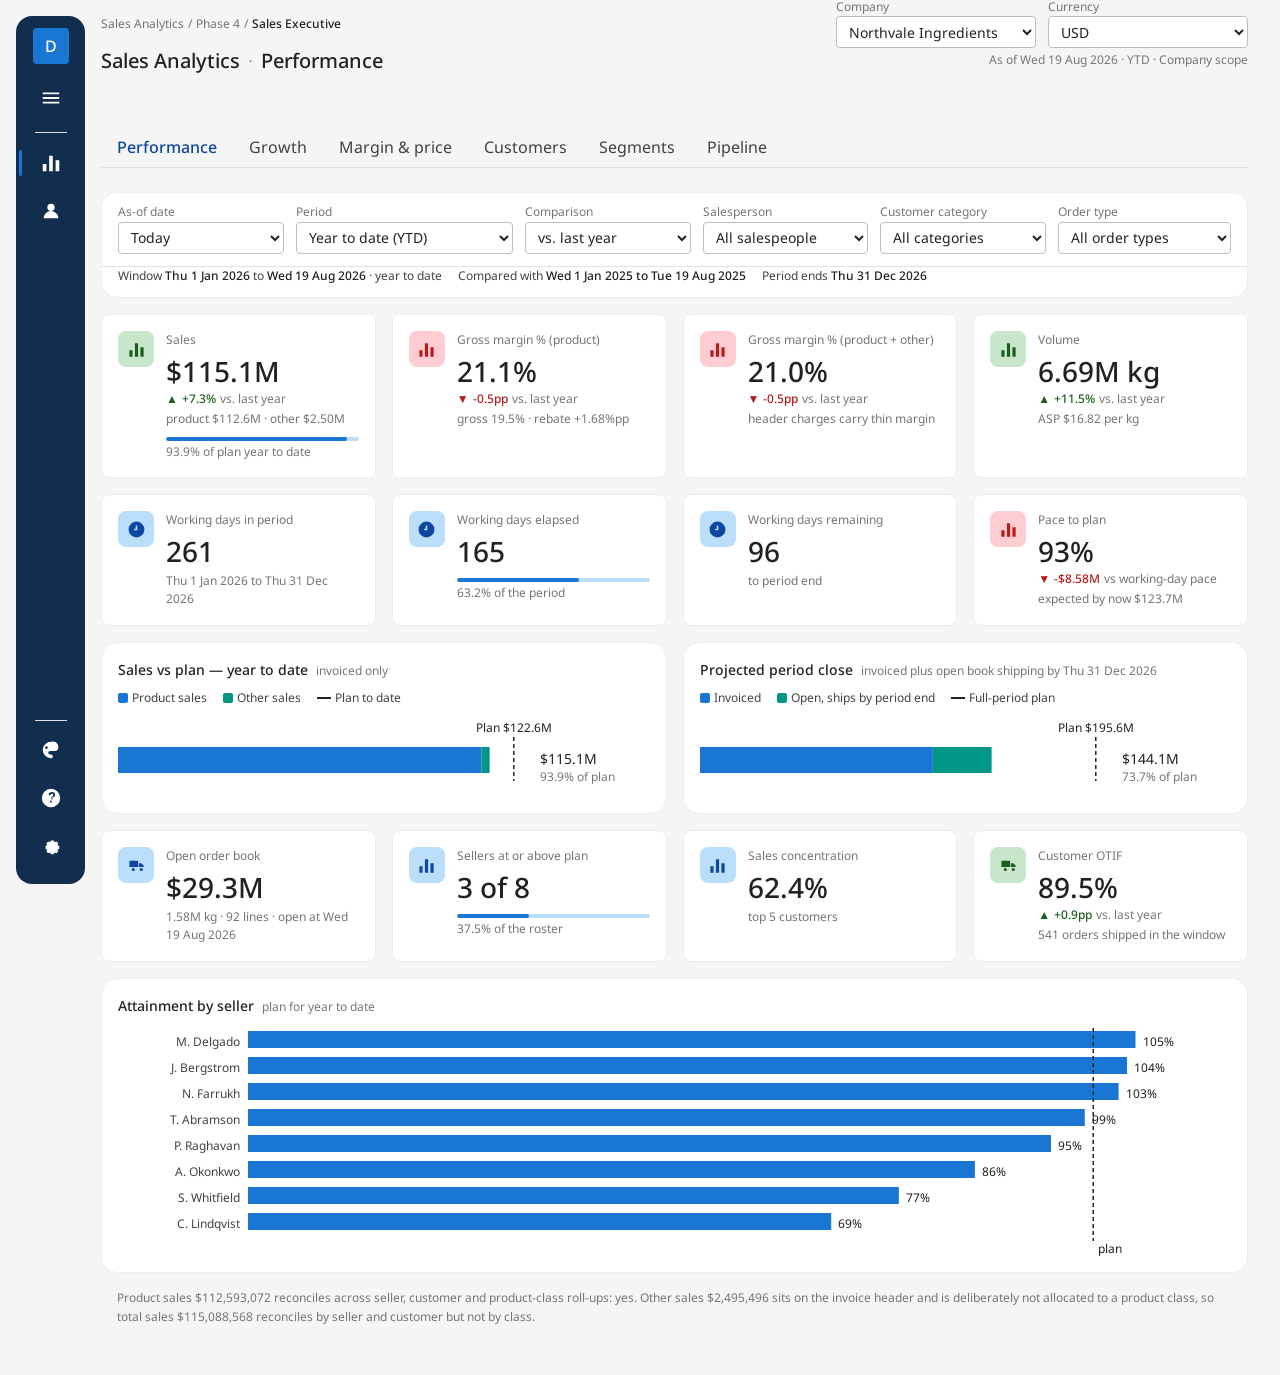
==== commit fc1b9c86: "Add files via upload" ====
--- a/index.html
+++ b/index.html
@@ -104,11 +104,12 @@
 select:focus-visible{outline:var(--stroke-thick) solid var(--border-focus);outline-offset:1px}
 .w200{width:200px}
 /* ══ TABS: indicator 1.5px, 24px gap to content ══ */
-.tabs{display:flex;border-bottom:var(--stroke-regular) solid var(--border-divider);margin:0 var(--space-4)}
+.tabs{display:flex;border-bottom:var(--stroke-regular) solid var(--border-divider);margin:0 var(--space-4);
+ overflow-x:auto;scrollbar-width:thin}
 .tabs button{border:0;background:transparent;cursor:pointer;font-family:var(--font-family);
  font-size:var(--fs-body-md);line-height:var(--lh-h6);color:var(--text-secondary);
  padding:var(--space-2) var(--space-4);border-bottom:var(--stroke-thick) solid transparent;
- margin-bottom:calc(-1 * var(--stroke-regular))}
+ margin-bottom:calc(-1 * var(--stroke-regular));flex:0 0 auto;white-space:nowrap}
 .tabs button[aria-current="true"]{color:var(--text-c-primary);border-bottom-color:var(--primary-main);
  font-weight:var(--w-medium)}
 main{padding:var(--space-6) var(--space-4) var(--space-12)}
@@ -156,8 +157,7 @@
 .chip.pri{background:var(--primary-main);color:var(--text-on-primary)}
 button.chip{border:0;cursor:pointer;font-family:var(--font-family)}
 button.chip:focus-visible{outline:var(--stroke-thick) solid var(--border-focus);outline-offset:1px}
-.chip-set{display:flex;gap:var(--space-1);background:var(--neutral-high1);
- border-radius:var(--radius-round);padding:2px;height:28px;align-items:center}
+
 /* ══ TABLE: grey header, striped rows, pagination inside the card ══ */
 table{width:100%;border-collapse:collapse;font-size:var(--fs-body-xs)}
 th{text-align:left;font-weight:var(--w-medium);color:var(--text-secondary);background:var(--neutral-high1);
@@ -183,6 +183,14 @@
 #tip.below::after{bottom:auto;top:-5px;border-top:0;border-bottom:5px solid var(--surface-inverse)}
 svg.chart{display:block;overflow:visible}
 .note{font-size:var(--fs-body-xs);color:var(--text-tertiary);padding:0 var(--space-4)}
+
+/* ══ ADDED: patterns harvested from a production Datacor-customer analytics suite ══ */
+.gauto{grid-template-columns:repeat(auto-fit,minmax(148px,1fr))}
+.mini{display:flex;gap:var(--space-4);flex-wrap:wrap;padding:0 var(--space-4) var(--space-3);
+ font-size:var(--fs-body-xs);color:var(--text-secondary)}
+.mini b{font-weight:var(--w-medium);color:var(--text-primary);font-variant-numeric:tabular-nums}
+.rule{font-size:var(--fs-body-xs);color:var(--text-tertiary);padding:0 var(--space-4) var(--space-3)}
+.cslot{padding:var(--space-1) var(--space-4) var(--space-4);overflow-x:auto;min-width:0}
 /* ══ FIVE GDS BREAKPOINTS: xs 0 · sm 600 · md 900 · lg 1200 · xl 1536 ══ */
 .g4,.g3,.g2,.g1{grid-template-columns:1fr}
 @media (min-width:600px){.g4,.g3{grid-template-columns:repeat(2,minmax(0,1fr))}}
@@ -214,16 +222,58 @@
     <main id="view"></main>
   </div>
 </div>
-<div id="tip" role="status" aria-live="polite"></div>
-<script>
+<div id="tip" role="status" aria-live="polite"></div><script>
 "use strict";
-/* ═══════════════════════════════════════════════════════════════════════
-   1. DATA MODEL — generated from product-class economics upward, so every
-      total reconciles by construction:
-        company revenue == sum(reps) == sum(customers) == sum(product classes)
-      Revenue = kg x price. Cost = revenue x (1 - grossMargin%).
-      Rebate  = revenue x rebate%. Margin net of rebate = rev - cost + rebate.
-   ═══════════════════════════════════════════════════════════════════════ */
+/* ═══════════════════════════════════════════════════════════════════════════
+   PATTERNS BORROWED FROM A PRODUCTION DATACOR-CUSTOMER ANALYTICS SUITE
+   ───────────────────────────────────────────────────────────────────────────
+   Five mechanics observed working in the field are wired in here:
+
+   1. A PERIOD parameter (Day · WTD · MTD · QTD · HTD · YTD · R1M · R3M · R6M
+      · R12M) that re-scopes every measure on the sheet. Not one visual per
+      period — one visual, one measure definition, one parameter.
+   2. A COMPARISON parameter (vs. last year / vs. prior period of equal length).
+   3. WORKING-DAY pacing — # working days, worked, remaining — because
+      attainment paces on selling days, not calendar days.
+   4. A MEASURE parameter, so one page answers ten questions.
+   5. RFM + ABC + trend BANDING as configurable rules, which is what actually
+      produces the customer-count metrics (acquired / active / loyal / repeat /
+      high volume / at risk / lost).
+
+   Also adopted from that suite's data model: sales split into PRODUCT SALES
+   (invoice line) and OTHER SALES (miscellaneous charges, which sit on the
+   invoice HEADER), giving two distinct gross-margin definitions; order-level
+   CUSTOMER OTIF; and ASP / ATV.
+
+   All of it requires a day-grain fact table, so the fact layer below is
+   invoice-line-with-a-real-date rather than a monthly bucket.
+   ═══════════════════════════════════════════════════════════════════════════ */
+
+/* ─── 1. CALENDAR ─────────────────────────────────────────────────────────
+   Day 0 = 1 Jan 2024, so every window — including a rolling-12-month window
+   compared with the same window a year earlier — has real history behind it. */
+const MON=["Jan","Feb","Mar","Apr","May","Jun","Jul","Aug","Sep","Oct","Nov","Dec"];
+const WDN=["Sun","Mon","Tue","Wed","Thu","Fri","Sat"];
+const DAY0=Date.UTC(2024,0,1), MS=86400000;
+const dt=d=>new Date(DAY0+d*MS);
+const di=(y,m,dd)=>Math.round((Date.UTC(y,m,dd)-DAY0)/MS);
+const dim=(y,m)=>new Date(Date.UTC(y,m+1,0)).getUTCDate();
+const mi=d=>{const x=dt(d);return (x.getUTCFullYear()-2024)*12+x.getUTCMonth();};
+const mLbl=i=>MON[i%12]+" '"+String(2024+Math.floor(i/12)).slice(2);
+const isWD=d=>{const w=dt(d).getUTCDay();return w>0&&w<6;};
+const sow=d=>d-((dt(d).getUTCDay()+6)%7);          /* ISO week starts Monday */
+const fmtDay=d=>{const x=dt(d);
+  return WDN[x.getUTCDay()]+" "+x.getUTCDate()+" "+MON[x.getUTCMonth()]+" "+x.getUTCFullYear();};
+const TODAY=di(2026,7,19);                          /* Wed 19 Aug 2026 */
+
+/* ─── 2. DATA MODEL ───────────────────────────────────────────────────────
+   Built upward from product-class economics so every total reconciles by
+   construction: product sales == sum(sellers) == sum(customers) == sum(classes).
+   Revenue = kg x price. Cost = revenue x (1 - grossMargin%).
+   Rebate = revenue x rebate%.
+   Other sales are header charges and are deliberately NOT allocated to a
+   product class — that is why the class roll-up reconciles to product sales
+   and not to total sales. ─────────────────────────────────────────────── */
 /* name, $/kg, gross margin %, supplier rebate % of revenue */
 const CLS=[
  ["Minerals",4.20,11.5,1.2],["Nutritional Supplements",9.80,14.0,0.9],
@@ -234,9 +284,8 @@
  ["Premixes",16.20,19.0,1.1],["Phosphates",3.80,14.5,0.5],
  ["Aminos",28.00,21.0,1.6],["Industrial",1.90,9.5,0.2]];
 const CLSN=CLS.map(c=>c[0]);
-/* Maintained margin target: the ERP Customer Product / Price Book Margin %
-   field. Modelled as each class's gross margin plus 1.5pp of intent. */
-const CLS_TGT=CLS.map(c=>c[2]+1.5);
+/* Maintained margin target — the ERP Customer Product / Price Book Margin %. */
+const CLS_TGT=CLS.map(c=>c[2]-1.0);
 
 const REPS=[
  {id:"r1",n:"A. Okonkwo",  team:"East",   co:"us",att:0.86},
@@ -249,254 +298,549 @@
  {id:"r8",n:"N. Farrukh",  team:"Key",    co:"us",att:1.03},
  {id:"k1",n:"H. Tremblay", team:"Central",co:"ca",att:1.04},
  {id:"k2",n:"D. Beauchamp",team:"Central",co:"ca",att:0.79},
- {id:"k3",n:"R. Ferland",  team:"West",   co:"ca",att:1.05}];
-
-/* customer: id, name, rep, trade class, loyalty, annual kg scale,
-   class count, first class index, credit limit, payment behaviour */
+ {id:"k3",n:"R. Ferland",  team:"West",   co:"ca",att:1.05},
+ {id:"k4",n:"L. Gagnon",   team:"Quebec", co:"ca",att:0.92},
+ {id:"k5",n:"M. Chevalier",team:"East",   co:"ca",att:1.07},
+ {id:"k6",n:"S. Thibault", team:"West",   co:"ca",att:0.74},
+ {id:"k7",n:"A. Rousseau", team:"Quebec", co:"ca",att:0.98}];
+
+/* id, name, rep, customer category, cadence seed, annual kg, class count,
+   first class index, credit limit, days-to-pay now, days-to-pay prior,
+   first active month, last active month  (0 = Jan 2024, 31 = Aug 2026).
+   Late starts and early stops are what make the acquired / at-risk / lost
+   bands compute from the data instead of being asserted. */
 const CUS=[
- ["c1","Ardent Nutrition",       "r7","National","Loyal",  2140000, 9, 0,2500000,38.1,34.6],
- ["c2","Belmont Health Sciences","r2","National","Loyal",  1180000, 7, 1,1500000,31.4,32.0],
- ["c3","Cascadia Wellness",      "r4","Regional","At risk", 880000, 4, 0,1200000,61.7,44.2],
- ["c4","Dunmore Pharma",         "r8","National","Loyal",   410000, 6, 3,1000000,27.9,28.4],
- ["c5","Everline Labs",          "r1","Regional","Active",  690000, 5, 2, 800000,48.3,39.1],
- ["c6","Fairmount Botanicals",   "r5","Regional","Active",  540000, 5, 4, 750000,33.0,33.8],
- ["c7","Granby Supplements",     "r3","Regional","At risk", 620000, 3, 0, 600000,57.2,41.5],
- ["c8","Halstead Nutraceutical", "r2","Regional","Active",  470000, 4, 5, 500000,35.6,35.1],
- ["c9","Ironwood Health",        "r6","Local",   "Active",  390000, 3, 1, 400000,29.8,30.9],
- ["c10","Juniper Life Sciences", "r5","Local",   "Loyal",   310000, 4, 8, 350000,26.2,27.7],
- ["c11","Kestrel Formulations",  "r6","Local",   "At risk", 280000, 2, 0, 300000,72.4,50.3],
- ["c12","Larkspur Nutrition",    "r1","Local",   "Active",  240000, 3, 6, 250000,32.8,31.4],
- ["c13","Ardent Nutrition West", "r4","National","Loyal",  1460000, 8, 1,1800000,36.4,35.9],
- ["c14","Meadowbrook Ingredients","r3","Regional","Active", 520000, 5, 2, 650000,34.1,33.2],
- ["c15","Sable Peak Nutrition",  "r8","Regional","Loyal",   660000, 6, 4, 700000,30.5,31.2],
- ["d1","Meridian Health Foods",  "k1","National","Loyal",   590000, 6, 1, 700000,30.2,31.0],
- ["d2","Nordique Nutraceutiques","k2","Regional","At risk", 350000, 3, 0, 450000,59.4,43.8],
- ["d3","Oakridge Life Sciences", "k3","Local",   "Active",  220000, 4, 3, 300000,28.6,29.4]];
+ ["c1","Ardent Nutrition",        "r7","National",  "steady", 2140000, 9, 0,2500000,38.1,34.6, 0,31],
+ ["c2","Belmont Health Sciences", "r2","National",  "steady", 1180000, 7, 1,1500000,31.4,32.0, 0,31],
+ ["c3","Cascadia Wellness",       "r4","Regional",  "erratic", 880000, 4, 0,1200000,61.7,44.2, 0,27],
+ ["c4","Dunmore Pharma",          "r8","National",  "steady",  410000, 6, 3,1000000,27.9,28.4, 0,31],
+ ["c5","Everline Labs",           "r1","Regional",  "normal",  690000, 5, 2, 800000,48.3,39.1, 0,31],
+ ["c6","Fairmount Botanicals",    "r5","Regional",  "normal",  540000, 5, 4, 750000,33.0,33.8, 0,31],
+ ["c7","Granby Supplements",      "r3","Regional",  "erratic", 620000, 3, 0, 600000,57.2,41.5, 0,29],
+ ["c8","Halstead Nutraceutical",  "r2","Regional",  "normal",  470000, 4, 5, 500000,35.6,35.1, 0,31],
+ ["c9","Ironwood Health",         "r6","Local",     "normal",  390000, 3, 1, 400000,29.8,30.9, 0,31],
+ ["c10","Juniper Life Sciences",  "r5","Local",     "steady",  310000, 4, 8, 350000,26.2,27.7, 0,31],
+ ["c11","Kestrel Formulations",   "r6","Local",     "erratic", 280000, 2, 0, 300000,72.4,50.3, 0,17],
+ ["c12","Larkspur Nutrition",     "r1","Local",     "normal",  240000, 3, 6, 250000,32.8,31.4, 0,31],
+ ["c13","Ardent Nutrition West",  "r4","National",  "steady", 1460000, 8, 1,1800000,36.4,35.9, 0,31],
+ ["c14","Meadowbrook Ingredients","r3","Regional",  "normal",  520000, 5, 2, 650000,34.1,33.2,22,31],
+ ["c15","Sable Peak Nutrition",   "r8","Regional",  "steady",  660000, 6, 4, 700000,30.5,31.2,21,31],
+ ["d1","Meridian Health Foods",   "k1","National",  "steady",  590000, 6, 1, 700000,30.2,31.0, 0,31],
+ ["d2","Nordique Nutraceutiques", "k2","Regional",  "erratic", 350000, 3, 0, 450000,59.4,43.8, 0,28],
+ ["d3","Oakridge Life Sciences",  "k3","Local",     "normal",  220000, 4, 3, 300000,28.6,29.4, 0,31],
+ ["d4","Prairie Botanical Works", "k4","Regional",  "steady",  480000, 5, 2, 600000,31.8,32.4, 0,31],
+ ["d5","Quesnel Nutrition",       "k5","National",  "steady",  720000, 7, 0, 900000,29.1,30.2, 0,31],
+ ["d6","Riviere Ingredients",     "k6","Regional",  "erratic", 300000, 3, 5, 400000,63.5,45.9, 0,16],
+ ["d7","St. Laurent Nutraceutical","k7","Regional", "normal",  410000, 5, 1, 520000,35.2,34.6, 0,31],
+ ["d8","Tillsonburg Health",      "k1","Local",     "normal",  260000, 4, 6, 330000,33.7,33.1, 0,31],
+ ["d9","Verdun Life Sciences",    "k4","Local",     "steady",  190000, 3, 4, 250000,27.4,28.9, 0,31],
+ ["d10","Wentworth Supplements",  "k6","Regional",  "normal",  340000, 4, 7, 450000,37.9,36.2,24,31]];
+const CATS=["National","Regional","Local"];
 
 /* deterministic pseudo-random, so figures never move between reloads */
-const rnd=(a,b)=>{let h=(a*73856093)^(b*19349663);h=(h^(h>>>13))*1274126177;return ((h>>>0)%10000)/10000;};
-
-/* 24 months, index 0 = Sep 2024 ... 23 = Aug 2026 */
-const MON=["Jan","Feb","Mar","Apr","May","Jun","Jul","Aug","Sep","Oct","Nov","Dec"];
-const mOf=i=>(8+i)%12, yOf=i=>2024+Math.floor((8+i)/12);
-const mLbl=i=>MON[mOf(i)]+" '"+String(yOf(i)).slice(2);
-const SEAS=[0.94,0.97,1.06,1.04,1.02,0.99,0.91,0.96,1.05,1.08,1.03,0.95]; /* by calendar month */
-const grow=i=>1+i*0.0042;
-
-/* Build the line-level fact: one row per customer x class x month */
-const CUST=[], LINES=[];
+const rnd=(a,b)=>{let x=(a*73856093)^(b*19349663);x=(x^(x>>>13))*1274126177;return ((x>>>0)%10000)/10000;};
+const SEAS=[0.94,0.97,1.06,1.04,1.02,0.99,0.91,0.96,1.05,1.08,1.03,0.95];  /* by calendar month */
+const grow=m=>1+m*0.0042;
+
+/* ── 2a. Invoice lines, on real dates ──
+   A customer x product class is ordered on a cadence, not every month. That
+   cadence is what the ERP Customer Product reorder fields describe, and it is
+   what makes recency, days-since-order and the reorder-decay flag real rather
+   than asserted. */
+const CUST=[], CMAP={}, LINES=[];
 CUS.forEach((c,ci)=>{
-  const [id,n,rep,tc,loy,kgScale,nc,off,lim,dtp,dtpP]=c;
-  const cust={id,n,rep,tc,loy,lim,dtp,dtpP,co:(REPS.find(r=>r.id===rep)||{}).co,classes:[]};
+  const [id,n,rep,cat,seed,kgScale,nc,off,lim,dtp,dtpP,fm,tm]=c;
+  const cust={id,n,rep,cat,seed,lim,dtp,dtpP,
+    co:(REPS.find(r=>r.id===rep)||{}).co,classes:[],
+    othR:0.011+rnd(ci,301)*0.026,          /* freight, tariff and handling as % of product sales */
+    lateP:0.018+rnd(ci,302)*0.075, shortP:0.008+rnd(ci,303)*0.035};
+  const d0=di(2024,0,1)+Math.round((fm/12)*365), d1=Math.min(TODAY,di(2024,0,1)+Math.round(((tm+1)/12)*365)-1);
+  cust.from=d0; cust.to=d1;
   let wsum=0; const w=[];
   for(let j=0;j<nc;j++){const x=0.35+rnd(ci,j)*1.4;w.push(x);wsum+=x;}
   for(let j=0;j<nc;j++){
-    const cIdx=(off+j*3+ (ci%2))%CLS.length;
+    const cIdx=(off+j*3+(ci%2))%CLS.length;
     if(cust.classes.some(x=>x.ci===cIdx))continue;
     const annKg=kgScale*(w[j]/wsum);
-    cust.classes.push({ci:cIdx,annKg});
-    for(let m=0;m<24;m++){
-      const kg=annKg/12*SEAS[mOf(m)]*grow(m)*(0.86+rnd(ci*31+j,m)*0.28);
-      const price=CLS[cIdx][1]*(0.94+rnd(ci,cIdx)*0.13)*(1-m*0.0016); /* mild price erosion */
-      const rev=kg*price, cost=rev*(1-CLS[cIdx][2]/100), reb=rev*CLS[cIdx][3]/100;
-      LINES.push({cust:id,rep,co:cust.co,ci:cIdx,m,kg,rev,cost,reb});
+    /* orders per year for this class: 2 to 14, the ERP Order Frequency field */
+    const perYear=Math.max(6,Math.round(8+rnd(ci,j+50)*22));
+    const iv=Math.round(365/perYear);
+    /* Contract price is negotiated at customer x product and does not erode.
+       The invoiced price wobbles around it and drifts below over time — that
+       gap is PRICE LEAKAGE, a different mechanism from margin erosion, and the
+       reason cost must be anchored to the contract price rather than to
+       whatever was actually charged. */
+    const cPrice=CLS[cIdx][1]*(0.92+rnd(ci,cIdx)*0.16);
+    /* realised-to-contract discipline for this customer x class: 0.955 to
+       1.030, so the book contains genuine leakage, genuine adherence, and a
+       little spot premium rather than one uniform drift */
+    const pFac=0.958+rnd(ci,cIdx+700)*0.079;
+    const cl={ci:cIdx,annKg,perYear,ivNom:iv,cPrice,days:[]};
+    /* an erratic account stretches its interval late in life, which is how a
+       decaying account actually looks before it stops */
+    const drift=seed==="erratic"?1:seed==="normal"?1:1;
+    let k=0;
+    for(let d=d0+Math.round(rnd(ci,j+70)*iv); d<=d1; ){
+      const m=mi(d);
+      const kg=annKg/perYear*SEAS[m%12]*grow(m)*(0.80+rnd(ci*37+j,k)*0.40);
+      const price=cPrice*pFac*(1+(rnd(ci*29+j,k+400)-0.5)*0.028-m*0.0004);
+      const rev=kg*price, cRev=kg*cPrice;
+      LINES.push({cust:id,rep,co:cust.co,cat,ci:cIdx,d,m,kg,rev,cRev,
+        cost:cRev*(1-CLS[cIdx][2]/100), reb:rev*CLS[cIdx][3]/100});
+      cl.days.push(d);
+      const stretch=seed==="erratic"?(1+Math.max(0,(d-d0)/(d1-d0||1))*0.55):1;
+      d+=Math.max(6,Math.round(iv*drift*stretch*(0.78+rnd(ci*41+j,k)*0.46)));
+      k++;
     }
-  }
-  CUST.push(cust);
+    if(cl.days.length){cust.classes.push(cl);}
+  }
+  cust.classes.forEach(cl=>{
+    cl.firstDay=cl.days[0]; cl.lastDay=cl.days[cl.days.length-1];
+    cl.interval=cl.days.length>1?Math.round((cl.lastDay-cl.firstDay)/(cl.days.length-1)):cl.ivNom;
+  });
+  CUST.push(cust); CMAP[id]=cust;
 });
-/* customer-level reorder cadence, derived from the order pattern */
+
+/* ── 2b. Invoice headers ──
+   Lines invoiced on the same day for the same customer form one invoice.
+   Miscellaneous charges live HERE, on the header, not on the line — which is
+   exactly why "gross margin % (product)" and "gross margin % (product + other
+   sales)" are two different numbers. */
+const INV=[]; {
+  const k={};
+  LINES.forEach(l=>{const key=l.cust+"|"+l.d; let v=k[key];
+    if(!v){v=k[key]={cust:l.cust,rep:l.rep,co:l.co,cat:l.cat,d:l.d,m:l.m,
+      rev:0,cRev:0,kg:0,cost:0,reb:0,lines:0};k[key]=v;INV.push(v);}
+    v.rev+=l.rev;v.cRev+=l.cRev;v.kg+=l.kg;v.cost+=l.cost;v.reb+=l.reb;v.lines++;});
+  INV.sort((a,b)=>a.cust<b.cust?-1:a.cust>b.cust?1:a.d-b.d);
+  let oid=0,prev=null;
+  INV.forEach((v,i)=>{
+    const c=CMAP[v.cust];
+    v.oth=v.rev*c.othR; v.othCost=v.oth*0.86;      /* accessorials carry thin margin */
+    v.late=rnd(i,401)<c.lateP; v.short=rnd(i,402)<c.shortP;
+    v.otif=!v.late&&!v.short;
+    /* a shipment released in two tranches is one order, two invoices */
+    if(prev&&prev.cust===v.cust&&v.d-prev.d<=6&&rnd(i,403)<0.30)v.ord=prev.ord; else v.ord=++oid;
+    prev=v;});
+}
+
+/* ── 2b-ii. Credit limits ──
+   A limit only means something relative to the balance the account actually
+   runs, so derive it from trailing-365 sales at the customer's own days-to-pay
+   and vary the headroom factor. Hardcoded limits drift out of scale the moment
+   the revenue model changes. */
 CUST.forEach((c,ci)=>{
-  c.classes.forEach((cl,j)=>{
-    cl.perYear=Math.max(2,Math.round(4+rnd(ci,j+50)*10));
-    cl.interval=Math.round(365/cl.perYear);
-    const overdueBias=c.loy==="At risk"?1.9:c.loy==="Active"?0.95:0.55;
-    cl.sinceLast=Math.round(cl.interval*overdueBias*(0.6+rnd(ci,j+90)*0.9));
-  });
-  c.classes.sort((a,b)=>(b.sinceLast-b.interval)-(a.sinceLast-a.interval));
+  const t=INV.reduce((s,v)=>v.cust===c.id&&v.d>TODAY-365&&v.d<=TODAY?s+v.rev+v.oth:s,0);
+  const bal=t/365*c.dtp;
+  c.lim=Math.max(100000,Math.round(bal*(0.84+rnd(ci,501)*1.55)/50000)*50000);
 });
-/* open orders: one row per line, with ship offset and blanket flag */
+
+/* ── 2c. Open order book, point in time ──
+   An order is open between the day it is placed and the day it ships, so the
+   book is correct at any as-of date rather than only at "today". */
 const OPEN=[];
 CUST.forEach((c,ci)=>c.classes.forEach((cl,j)=>{
-  const nOrd=1+Math.floor(rnd(ci,j+11)*3);
-  for(let k2=0;k2<nOrd;k2++){
-    const kg=cl.annKg*(0.03+rnd(ci*7+j,k2)*0.09);
+  for(let d=c.from+Math.round(rnd(ci,j+120)*40); d<=TODAY+40; d+=24+Math.round(rnd(ci*53+j,d%97)*46)){
+    const kg=cl.annKg/9*(0.55+rnd(ci*59+j,d%89)*0.9);
     const price=CLS[cl.ci][1]*(0.94+rnd(ci,cl.ci)*0.13);
-    OPEN.push({cust:c.id,rep:c.rep,co:c.co,ci:cl.ci,kg,rev:kg*price,
-      shipIn:Math.round(rnd(ci*13+j,k2)*44),
-      blanket:rnd(ci*17+j,k2)<0.38});
+    /* a blanket order is scheduled out much further than a discrete one, which
+       is why the two must stay separable — pooling them distorts the age
+       profile as well as the value of the book */
+    const bl=rnd(ci*17+j,d%79)<0.38;
+    const lead=bl?34+Math.round(rnd(ci*61+j,d%83)*146):7+Math.round(rnd(ci*67+j,d%83)*46);
+    OPEN.push({cust:c.id,rep:c.rep,co:c.co,cat:c.cat,ci:cl.ci,kg,rev:kg*price,
+      orderDay:d, shipDay:d+lead, blanket:bl});
   }
 }));
-/* CRM pipeline + quotes */
+
+/* ── 2d. CRM pipeline and quotes, point in time ──
+   In the DW mapping a CRM opportunity IS the quote header, so both live on the
+   same object and are read at two grains: an opportunity has a stage and an
+   expected close; a quote has a decision date and an outcome. */
 const STAGE=["Qualified","Sampling","Trial order","Contract","Committed"];
 const PIPE=[],QUOTE=[];
 REPS.forEach((r,ri)=>{
-  for(let i=0;i<7;i++){
-    const st=Math.floor(rnd(ri,i)*5);
-    PIPE.push({rep:r.id,co:r.co,stage:st,amt:180000+rnd(ri,i+30)*2400000,
-      age:8+Math.round(rnd(ri,i+60)*95)});
-  }
-  for(let i=0;i<11;i++){
-    QUOTE.push({rep:r.id,co:r.co,amt:40000+rnd(ri,i+80)*640000,
-      age:Math.round(rnd(ri,i+120)*110),
-      won:rnd(ri,i+150)<(0.20+r.att*0.16)});
+  /* An opportunity and a quote both belong to an account and name a product
+     class, because the DW model makes the CRM opportunity the quote header and
+     Opportunity Product the quote line. Without the account link there is no
+     win/loss by segment, and without the product there is none by product. */
+  const book=CUST.filter(c=>c.rep===r.id);
+  if(!book.length)return;
+  const pick=(i,salt)=>{const c=book[Math.floor(rnd(ri*7+salt,i)*book.length)%book.length];
+    const cl=c.classes[Math.floor(rnd(ri*11+salt,i)*c.classes.length)%c.classes.length];
+    return [c,cl?cl.ci:0];};
+  for(let i=0;i<30;i++){
+    const createDay=Math.round(rnd(ri,i)*(TODAY+20));
+    const life=70+Math.round(rnd(ri,i+30)*300);
+    const [c,ci]=pick(i,1);
+    PIPE.push({rep:r.id,co:r.co,cust:c.id,cat:c.cat,ci,amt:180000+rnd(ri,i+90)*2400000,
+      createDay,closeDay:createDay+life,life,tgt:Math.floor(rnd(ri,i+60)*5)});
+  }
+  for(let i=0;i<46;i++){
+    const createDay=Math.round(rnd(ri,i+200)*(TODAY+10));
+    const [c,ci]=pick(i,2);
+    QUOTE.push({rep:r.id,co:r.co,cust:c.id,cat:c.cat,ci,amt:40000+rnd(ri,i+230)*640000,createDay,
+      decideDay:createDay+16+Math.round(rnd(ri,i+260)*100),
+      won:rnd(ri,i+290)<(0.20+r.att*0.16)});
   }
 });
-/* AR, derived from trailing revenue and payment behaviour */
-CUST.forEach(c=>{
-  const ttm=LINES.filter(l=>l.cust===c.id&&l.m>=12).reduce((a,l)=>a+l.rev,0);
-  c.ttm=ttm;
-  c.ar=ttm/365*c.dtp;
-  c.past=c.dtp>45?c.ar*(0.16+(c.dtp-45)/300):0;
-});
-/* rep quota, set so attainment lands on the intended spread */
-REPS.forEach(r=>{
-  const run=LINES.filter(l=>l.rep===r.id&&l.m>=12).reduce((a,l)=>a+l.rev,0);
-  r.quota=run/r.att;
-});
-
-/* ═══════════════════════════════════════════════════════════════════════
-   2. AS-OF: real period arithmetic, not a fudge multiplier
-   ═══════════════════════════════════════════════════════════════════════ */
-const ASOF={
-  today:      {mi:23,frac:19/31,label:"Wed 19 Aug 2026"},
-  yesterday:  {mi:23,frac:18/31,label:"Tue 18 Aug 2026"},
-  lastworkday:{mi:23,frac:17/31,label:"Mon 17 Aug 2026"},
-  lastmonth:  {mi:22,frac:1,   label:"Fri 31 Jul 2026"},
-  lastquarter:{mi:21,frac:1,   label:"Tue 30 Jun 2026"},
-  lastyear:   {mi:15,frac:1,   label:"Wed 31 Dec 2025"}};
+
+/* ─── 3. PERIOD, COMPARISON AND AS-OF ─────────────────────────────────────
+   Three separate parameters, deliberately. The as-of date anchors the view;
+   the period decides how far back from that anchor every measure reaches; the
+   comparison decides what it is measured against. ─────────────────────────*/
+const RELDATE=[
+ ["today","Today"],["yesterday","Yesterday"],["lastworkday","Last workday"],
+ ["lastweek","Last week"],["lastmonth","Last month"],["lastquarter","Last quarter"],
+ ["lasthalf","Last half"],["lastyear","Last year"]];
+function anchorOf(k){
+  const x=dt(TODAY), y=x.getUTCFullYear(), m=x.getUTCMonth();
+  switch(k){
+    case "yesterday":  return TODAY-1;
+    case "lastworkday":{let d=TODAY-1;while(!isWD(d))d--;return d;}
+    case "lastweek":   return sow(TODAY)-1;
+    case "lastmonth":  return di(y,m,1)-1;
+    case "lastquarter":return di(y,Math.floor(m/3)*3,1)-1;
+    case "lasthalf":   return di(y,m<6?0:6,1)-1;
+    case "lastyear":   return di(y,0,1)-1;
+    default:           return TODAY;
+  }
+}
+/* value, short badge, and the label the Dropdown control shows. HTD has no
+   native QuickSight granularity (TimeGranularity stops at QUARTER) and is
+   therefore period arithmetic in a calculated field, not a relative-date
+   control — same for every rolling option. */
+const PERIODS=[["day","Day","Day"],["wtd","WTD","Week to date (WTD)"],
+ ["mtd","MTD","Month to date (MTD)"],["qtd","QTD","Quarter to date (QTD)"],
+ ["htd","HTD","Half to date (HTD)"],["ytd","YTD","Year to date (YTD)"],
+ ["r1m","R1M","Rolling 1 month (R1M)"],["r3m","R3M","Rolling 3 months (R3M)"],
+ ["r6m","R6M","Rolling 6 months (R6M)"],["r12m","R12M","Rolling 12 months (R12M)"]];
+const PLABEL={day:"the day",wtd:"week to date",mtd:"month to date",qtd:"quarter to date",
+ htd:"half to date",ytd:"year to date",r1m:"rolling 1 month",r3m:"rolling 3 months",
+ r6m:"rolling 6 months",r12m:"rolling 12 months"};
+const TODATE=["day","wtd","mtd","qtd","htd","ytd"];
+const isToDate=p=>TODATE.indexOf(p)>=0;
+function backMonths(b,n){
+  const x=dt(b), y=x.getUTCFullYear(), m=x.getUTCMonth(), dd=x.getUTCDate();
+  const ty=y+Math.floor((m-n)/12), tm=((m-n)%12+12)%12;
+  return di(ty,tm,Math.min(dd,dim(ty,tm)))+1;
+}
+function win(p,b){
+  const x=dt(b), y=x.getUTCFullYear(), m=x.getUTCMonth();
+  switch(p){
+    case "day": return [b,b];
+    case "wtd": return [sow(b),b];
+    case "mtd": return [di(y,m,1),b];
+    case "qtd": return [di(y,Math.floor(m/3)*3,1),b];
+    case "htd": return [di(y,m<6?0:6,1),b];
+    case "ytd": return [di(y,0,1),b];
+    case "r1m": return [backMonths(b,1),b];
+    case "r3m": return [backMonths(b,3),b];
+    case "r6m": return [backMonths(b,6),b];
+    default:    return [backMonths(b,12),b];
+  }
+}
+function pEnd(p,b){
+  const x=dt(b), y=x.getUTCFullYear(), m=x.getUTCMonth();
+  switch(p){
+    case "day": return b;
+    case "wtd": return sow(b)+6;
+    case "mtd": return di(y,m,dim(y,m));
+    case "qtd":{const q=Math.floor(m/3)*3+2;return di(y,q,dim(y,q));}
+    case "htd":{const hh=m<6?5:11;return di(y,hh,dim(y,hh));}
+    case "ytd": return di(y,11,31);
+    default:    return b;
+  }
+}
+const CMPS=[["ly","vs. last year"],["lp","vs. prior period"]];
+function cmpWin(p,b,mode){
+  if(mode==="ly"){
+    const x=dt(b), y=x.getUTCFullYear()-1, m=x.getUTCMonth();
+    return win(p,di(y,m,Math.min(x.getUTCDate(),dim(y,m))));
+  }
+  const [a,z]=win(p,b), len=z-a+1;
+  return [a-len,a-1];
+}
+/* Plan density: seasonal, per day, normalised so a full calendar year sums to
+   exactly one annual quota. That makes plan work for any window — to-date or
+   rolling — without a second plan table. */
+const SEASN=SEAS.reduce((a,b)=>a+b,0)/12;
+const planDay=d=>{const x=dt(d);
+  return SEAS[x.getUTCMonth()]/(12*dim(x.getUTCFullYear(),x.getUTCMonth()))/SEASN;};
+const planWin=(a,b)=>{let s=0;for(let d=a;d<=b;d++)s+=planDay(d);return s;};
+const wdCount=(a,b)=>{let n=0;for(let d=a;d<=b;d++)if(isWD(d))n++;return n;};
+
+/* quota, set so year-to-date attainment at today lands on the intended spread */
+{const a=di(2026,0,1), share=planWin(a,TODAY);
+ REPS.forEach(r=>{
+   const s=new Set(CUST.filter(c=>c.rep===r.id).map(c=>c.id));
+   const rev=INV.reduce((t,v)=>s.has(v.cust)&&v.d>=a&&v.d<=TODAY?t+v.rev+v.oth:t,0);
+   r.quota=rev/(r.att*share||1);});}
+
 const COMPANIES={"Northvale Ingredients":{co:"us",ccy:"USD"},"Northvale Canada ULC":{co:"ca",ccy:"CAD"}};
 const FX={USD:1,CAD:1.37}, SYM={USD:"$",CAD:"C$"};
 const MODES=["light","dark","blue"];
-const S={sheet:0,tab:0,co:"Northvale Ingredients",ccy:"USD",asof:"today",rep:"all",so:"all",cust:"c1",mode:"light"};
+const S={sheet:0,tab:0,co:"Northvale Ingredients",ccy:"USD",asof:"today",
+  period:"ytd",cmp:"ly",rep:"all",cat:"all",so:"all",cust:"c1",meas:"sales",from:0,mode:"light"};
 
 const nf=new Intl.NumberFormat("en-US");
 const fx=v=>v*FX[S.ccy], sy=()=>SYM[S.ccy];
 const M=v=>{const x=fx(v),a=Math.abs(x);return (x<0?"-":"")+sy()+(a>=1e6?(a/1e6).toFixed(a>=1e7?1:2)+"M":a>=1e3?(a/1e3).toFixed(0)+"K":a.toFixed(0));};
 const M0=v=>sy()+nf.format(Math.round(fx(v)));
-const KG=v=>(Math.abs(v)>=1e6?(v/1e6).toFixed(2)+"M":(v/1e3).toFixed(0)+"K")+" kg";
+const KG=v=>(Math.abs(v)>=1e6?(v/1e6).toFixed(2)+"M":Math.abs(v)>=1e3?(v/1e3).toFixed(0)+"K":v.toFixed(0))+" kg";
 const P=(v,d=1)=>(isFinite(v)?v.toFixed(d):"0.0")+"%";
 const SP=(v,d=1)=>{if(!isFinite(v))return "0.0";const r=+v.toFixed(d);return (r>0?"+":r===0?"":"")+r.toFixed(d);};
 const PKG=v=>sy()+fx(v).toFixed(2);
-const A=()=>ASOF[S.asof], coK=()=>COMPANIES[S.co].co, dEl=()=>{
-  const a=A(); return Math.round((23-a.mi)*30.4+(1-a.frac)*30.4); };
-
-/* period selectors driven by the as-of point */
-const wMonth=(m)=>{const a=A();return m<a.mi?1:m===a.mi?a.frac:0;};
-const inYTD=(m,yr)=>yOf(m)===yr&&m<=A().mi;
-const CUR_Y=()=>yOf(A().mi);
-const rows=()=>LINES.filter(l=>l.co===coK()&&(S.rep==="all"||l.rep===S.rep));
-const openRows=()=>OPEN.filter(o=>o.co===coK()&&(S.rep==="all"||o.rep===S.rep)
-  &&(S.so==="all"||(S.so==="blanket")===o.blanket));
-const custList=()=>CUST.filter(c=>c.co===coK()&&(S.rep==="all"||c.rep===S.rep));
+const N=v=>nf.format(Math.round(v));
+const ANCH=()=>anchorOf(S.asof);
+const coK=()=>COMPANIES[S.co].co;
+const catOK=c=>S.cat==="all"||c.cat===S.cat;
+const custList=()=>CUST.filter(c=>c.co===coK()&&(S.rep==="all"||c.rep===S.rep)&&catOK(c));
+const custIdSet=()=>{const s={};custList().forEach(c=>s[c.id]=1);return s;};
 const repList=()=>REPS.filter(r=>r.co===coK());
 const repScope=()=>S.rep==="all"?repList():repList().filter(r=>r.id===S.rep);
 
+/* ─── 4. MEASURES ─────────────────────────────────────────────────────────
+   One bundle per window. Every KPI on every sheet reads from a bundle, so a
+   change of period or comparison moves everything at once. ────────────────*/
+function bundle(invs,a,b){
+  let rev=0,cRev=0,oth=0,cost=0,othCost=0,reb=0,kg=0,tx=0,lines=0;
+  const ord={},cus={};
+  for(let i=0;i<invs.length;i++){const v=invs[i];
+    if(v.d<a||v.d>b)continue;
+    rev+=v.rev;cRev+=v.cRev;oth+=v.oth;cost+=v.cost;othCost+=v.othCost;reb+=v.reb;kg+=v.kg;
+    tx++;lines+=v.lines;cus[v.cust]=1;
+    const o=ord[v.ord]; if(o===undefined)ord[v.ord]=v.otif; else ord[v.ord]=o&&v.otif;}
+  const keys=Object.keys(ord); let ok=0;
+  keys.forEach(k=>{if(ord[k])ok++;});
+  const tot=rev+oth;
+  return {rev,cRev,oth,cost,othCost,reb,kg,tx,lines,tot,orders:keys.length,
+    leak:cRev-rev, priceIdx:cRev?rev/cRev*100:0, cAsp:kg?cRev/kg:0,
+    mgnP:rev?(rev-cost+reb)/rev*100:0,
+    mgnPg:rev?(rev-cost)/rev*100:0,
+    mgnT:tot?(tot-cost-othCost+reb)/tot*100:0,
+    mgn$:rev-cost+reb,
+    asp:kg?rev/kg:0, atv:tx?tot/tx:0,
+    otif:keys.length?ok/keys.length*100:0,
+    cust:Object.keys(cus).length};
+}
+/* the measure parameter */
+const MEAS=[
+ ["sales","Sales",         b=>b.tot,  M,   "Product plus other sales"],
+ ["prod","Product sales",  b=>b.rev,  M,   "Invoice line only"],
+ ["qty","Sales qty",       b=>b.kg,   KG,  "Mass, converted to kg"],
+ ["gm","GM % (product)",   b=>b.mgnP, v=>P(v), "Net of supplier rebate"],
+ ["gmt","GM % (prod+other)",b=>b.mgnT,v=>P(v), "Includes header charges"],
+ ["tx","# Transactions",   b=>b.tx,   N,   "Invoice count"],
+ ["cust","# Customers",    b=>b.cust, N,   "Distinct customers invoiced"],
+ ["asp","ASP per kg",      b=>b.asp,  PKG, "Product sales / volume"],
+ ["atv","ATV",             b=>b.atv,  M,   "Total sales / transaction"],
+ ["otif","Customer OTIF",  b=>b.otif, v=>P(v), "Orders on time and in full"],
+ ["pidx","Price vs contract",b=>b.priceIdx,v=>P(v,1),"Invoiced price as % of contract price"],
+ ["leak","Price leakage",   b=>b.leak,  M,   "Contract value not invoiced"]];
+const measOf=k=>MEAS.find(m=>m[0]===k)||MEAS[0];
+
+/* ─── 5. BANDING RULES ────────────────────────────────────────────────────
+   Recency, frequency, monetary, ABC, relationship length and trend, each a
+   source column banded into a target column. Thresholds are shown on the
+   sheet because in the real product they are customer-configurable. ───────*/
+const RECB=[[30,"0–30 d"],[60,"31–60 d"],[90,"61–90 d"],[180,"91–180 d"],[365,"181–365 d"],[1e9,"365+ d"]];
+const FRQB=[[0,"none"],[12,"1–12"],[36,"13–36"],[72,"37–72"],[120,"73–120"],[1e9,"121+"]];
+const RELB=[[180,"< 6 mo"],[365,"6–12 mo"],[547,"12–18 mo"],[1e9,"18 mo +"]];
+const band=(v,t)=>{for(const [x,l] of t)if(v<=x)return l;return t[t.length-1][1];};
+function segments(){
+  /* The trend rule compares the trailing three months with the SAME three
+     months a year earlier. Comparing with the immediately prior three months
+     reads seasonality as decline — with this seasonal curve it would mark most
+     of the book "Down" every August. */
+  const b=G.b, y1=[b-364,b], p3=[b-89,b], q3=[b-89-365,b-365];
+  const list=custList(), out=[];
+  list.forEach(c=>{
+    const iv=INV.filter(v=>v.cust===c.id&&v.d<=b);
+    if(!iv.length){out.push({c,none:1});return;}
+    const last=iv[iv.length-1].d, first=iv[0].d;
+    const in12=iv.filter(v=>v.d>=y1[0]);
+    const mon=in12.reduce((s,v)=>s+v.rev+v.oth,0);
+    const r3=iv.filter(v=>v.d>=p3[0]&&v.d<=p3[1]).reduce((s,v)=>s+v.rev+v.oth,0);
+    const r3p=iv.filter(v=>v.d>=q3[0]&&v.d<=q3[1]).reduce((s,v)=>s+v.rev+v.oth,0);
+    const tr=r3p?(r3/r3p-1)*100:(r3?100:null);
+    out.push({c,rec:b-last,freq:in12.length,mon,rel:b-first,
+      trend:tr==null?"—":tr>5?"Up":tr<-5?"Down":"Flat",trPct:tr,
+      recB:band(b-last,RECB),freqB:band(in12.length,FRQB),relB:band(b-first,RELB)});
+  });
+  /* ABC by cumulative share of trailing-12-month sales: A to 80%, B to 95% */
+  const live=out.filter(o=>!o.none).sort((x,y)=>y.mon-x.mon);
+  const tot=live.reduce((s,o)=>s+o.mon,0)||1; let cum=0;
+  live.forEach(o=>{cum+=o.mon;const sh=cum/tot*100;o.abc=sh<=80?"A":sh<=95?"B":"C";o.share=o.mon/tot*100;});
+  out.filter(o=>o.none).forEach(o=>{o.abc="—";o.mon=0;o.share=0;o.rec=9999;o.freq=0;o.rel=0;
+    o.trend="—";o.recB="365+ d";o.freqB="1";o.relB="< 6 mo";});
+  /* the seven status bands. They overlap on purpose — these are bands, not a
+     partition, and a customer can be active, repeat, loyal and high volume. */
+  out.forEach(o=>{
+    o.acquired = o.rel<=365 && o.freq>0;
+    o.active   = o.rec<=90;
+    o.repeat   = o.freq>=2;
+    o.loyal    = o.rel>=540 && o.freq>=8 && o.rec<=90;
+    o.high     = o.abc==="A";
+    o.lost     = o.rec>365;
+    o.atRisk   = (!o.lost && o.rec>90) || (o.active && o.trend==="Down" && o.rec>45);
+    o.status   = o.lost?"Lost":o.atRisk?"At risk":o.acquired?"Acquired":o.loyal?"Loyal":o.active?"Active":"Dormant";
+  });
+  return out;
+}
+
+/* ─── 6. AGGREGATE ────────────────────────────────────────────────────────*/
 let G={};
 function agg(){
-  const L=rows(), yr=CUR_Y(), a=A(), el=dEl();
-  const acc=(f,filt)=>L.reduce((s,l)=>filt(l)?s+f(l)*wMonth(l.m):s,0);
-  const ytd=l=>inYTD(l.m,yr), ytdLY=l=>inYTD(l.m+12,yr), mtd=l=>l.m===a.mi, mtdLY=l=>l.m===a.mi-12;
-  const rawYTD=(f,filt)=>L.reduce((s,l)=>filt(l)?s+f(l):s,0);
-  G.revYTD=acc(l=>l.rev,ytd);  G.kgYTD=acc(l=>l.kg,ytd);
-  G.costYTD=acc(l=>l.cost,ytd);G.rebYTD=acc(l=>l.reb,ytd);
-  G.revYTD_LY=rawYTD(l=>l.rev,ytdLY)*1; /* full comparable window at the same point */
-  G.revYTD_LY=L.reduce((s,l)=>inYTD(l.m+12,yr)?s+l.rev*wMonth(l.m+12):s,0);
-  G.revMTD=acc(l=>l.rev,mtd);  G.kgMTD=acc(l=>l.kg,mtd);
-  G.revMTD_LY=L.reduce((s,l)=>mtdLY(l)?s+l.rev*a.frac:s,0);
+  const b=ANCH(), w=win(S.period,b), cw=cmpWin(S.period,b,S.cmp), pe=pEnd(S.period,b);
+  G.b=b; G.a=w[0]; G.z=w[1]; G.ca=cw[0]; G.cz=cw[1]; G.pe=pe;
+  G.cmpOK=cw[0]>=0;                       /* no fabricated comparison */
+  const ids=custIdSet();
+  const IV=INV.filter(v=>ids[v.cust]);
+  const LN=LINES.filter(l=>ids[l.cust]);
+  G.cur=bundle(IV,G.a,G.z);
+  G.prv=G.cmpOK?bundle(IV,G.ca,G.cz):null;
+  const d=(f)=>{if(!G.prv)return null;const x=f(G.cur),y=f(G.prv);return {x,y,abs:x-y,pct:y?(x/y-1)*100:null};};
+  G.d=d;
+
+  /* plan and pace */
   const R=repScope();
   G.quota=R.reduce((s,r)=>s+r.quota,0);
-  G.planYTD=G.quota*SEAS.slice(0,mOf(a.mi)).reduce((s,x)=>s+x,0)/12
-           +G.quota*SEAS[mOf(a.mi)]/12*a.frac;
-  G.planMTD=G.quota*SEAS[mOf(a.mi)]/12;
-  G.mgn=G.revYTD?(G.revYTD-G.costYTD+G.rebYTD)/G.revYTD*100:0;
-  G.mgnGross=G.revYTD?(G.revYTD-G.costYTD)/G.revYTD*100:0;
-  const lyRev=G.revYTD_LY||1;
-  G.mgnLY=(()=>{const r=L.filter(l=>inYTD(l.m+12,yr));const w=l=>wMonth(l.m+12);
-    const rv=r.reduce((s,l)=>s+l.rev*w(l),0),cs=r.reduce((s,l)=>s+l.cost*w(l),0),rb=r.reduce((s,l)=>s+l.reb*w(l),0);
-    return rv?(rv-cs+rb)/rv*100:0;})();
-  G.kgYTD_LY=L.reduce((s2,l)=>inYTD(l.m+12,yr)?s2+l.kg*wMonth(l.m+12):s2,0);
-  G.ppk=G.kgYTD?G.revYTD/G.kgYTD:0;
-  G.ppkLY=(()=>{const r=L.filter(l=>inYTD(l.m+12,yr));const w=l=>wMonth(l.m+12);
-    const rv=r.reduce((s,l)=>s+l.rev*w(l),0),k2=r.reduce((s,l)=>s+l.kg*w(l),0);return k2?rv/k2:0;})();
-  const O=openRows();
+  G.plan=G.quota*planWin(G.a,G.z);
+  G.planFull=G.quota*planWin(G.a,pe);
+  G.wdTotal=wdCount(G.a,pe); G.wdDone=wdCount(G.a,G.z); G.wdLeft=Math.max(0,G.wdTotal-G.wdDone);
+  G.paceExp=G.wdTotal?G.planFull*G.wdDone/G.wdTotal:0;
+  G.pace=G.paceExp?G.cur.tot/G.paceExp*100:null;
+
+  /* open book, point in time at the as-of date */
+  const O=OPEN.filter(o=>ids[o.cust]&&o.orderDay<=b&&o.shipDay>b
+    &&(S.so==="all"||(S.so==="blanket")===o.blanket));
   G.open=O.reduce((s,o)=>s+o.rev,0); G.openKg=O.reduce((s,o)=>s+o.kg,0); G.openLn=O.length;
-  const mo=O.filter(o=>o.shipIn<=(31-Math.round(a.frac*31)));
-  G.openMo=mo.reduce((s,o)=>s+o.rev,0);
-  G.ship7=O.filter(o=>o.shipIn<=7).sort((x,y)=>x.shipIn-y.shipIn);
-  /* rep-level, same arithmetic per rep so rows sum to the header */
+  G.openByPeriodEnd=isToDate(S.period)?O.filter(o=>o.shipDay<=pe).reduce((s,o)=>s+o.rev,0):null;
+  G.ship7=O.filter(o=>o.shipDay-b<=7).sort((x,y)=>x.shipDay-y.shipDay);
+  G.openAge=[["0–14 days",0],["15–30 days",0],["31–60 days",0],["61–90 days",0],["90+ days",0]];
+  O.forEach(o=>{const ag=b-o.orderDay;const i=ag<15?0:ag<31?1:ag<61?2:ag<91?3:4;G.openAge[i][1]+=o.rev;});
+
+  /* per seller — same window, same arithmetic, so rows sum to the header */
   G.reps=R.map(r=>{
-    const rl=L.filter(l=>l.rep===r.id);
-    const rv=rl.reduce((s,l)=>inYTD(l.m,yr)?s+l.rev*wMonth(l.m):s,0);
-    const cs=rl.reduce((s,l)=>inYTD(l.m,yr)?s+l.cost*wMonth(l.m):s,0);
-    const rb=rl.reduce((s,l)=>inYTD(l.m,yr)?s+l.reb*wMonth(l.m):s,0);
-    const plan=r.quota*(SEAS.slice(0,mOf(a.mi)).reduce((s,x)=>s+x,0)/12+SEAS[mOf(a.mi)]/12*a.frac);
-    const pp=PIPE.filter(p=>p.rep===r.id&&p.age>dEl()).reduce((s,p)=>s+p.amt,0);
-    const q=QUOTE.filter(x=>x.rep===r.id&&x.age-dEl()>20), qw=q.filter(x=>x.won).length;
-    const flag=CUST.filter(c=>c.rep===r.id).reduce((s,c)=>
-      s+c.classes.filter(cl=>cl.sinceLast-dEl()>cl.interval*1.5).length,0);
-    return {...r,rev:rv,plan,mgn:rv?(rv-cs+rb)/rv*100:0,att:plan?rv/plan*100:0,
-      cov:plan-rv>0?pp/(plan-rv):99,pipe:pp,qc:q.length?qw/q.length*100:0,flag};
+    const s={};CUST.forEach(c=>{if(c.rep===r.id&&catOK(c)&&c.co===coK())s[c.id]=1;});
+    const iv=INV.filter(v=>s[v.cust]);
+    const cur=bundle(iv,G.a,G.z), prv=G.cmpOK?bundle(iv,G.ca,G.cz):null;
+    const plan=r.quota*planWin(G.a,G.z);
+    const pp=PIPE.filter(p=>p.rep===r.id&&p.createDay<=b&&p.closeDay>b).reduce((t,p)=>t+p.amt,0);
+    const q=QUOTE.filter(x=>x.rep===r.id&&x.decideDay>=G.a&&x.decideDay<=G.z);
+    const flag=CUST.filter(c=>c.rep===r.id&&catOK(c)&&c.co===coK()).reduce((t,c)=>
+      t+c.classes.filter(cl=>{const ld=lastOn(cl,b);return ld>=0&&(b-ld)-cl.interval>cl.interval*0.5;}).length,0);
+    return {...r,cur,prv,plan,rev:cur.rev,tot:cur.tot,mgn:cur.mgnP,otif:cur.otif,
+      att:plan?cur.tot/plan*100:0,cov:plan-cur.tot>0?pp/(plan-cur.tot):99,pipe:pp,
+      qc:q.length?q.filter(x=>x.won).length/q.length*100:0,qn:q.length,flag};
   });
   G.repsAt=G.reps.filter(r=>r.att>=100).length; G.repsN=G.reps.length;
-  /* company-wide margin, ignoring the rep filter, for peer comparison */
-  const CL=LINES.filter(l=>l.co===coK()&&inYTD(l.m,yr));
-  const crv=CL.reduce((s,l)=>s+l.rev*wMonth(l.m),0)||1;
-  G.coMgn=(crv-CL.reduce((s,l)=>s+l.cost*wMonth(l.m),0)+CL.reduce((s,l)=>s+l.reb*wMonth(l.m),0))/crv*100;
-  /* by class and by customer — both reconcile to G.revYTD */
-  const byC={},byK={};
-  L.forEach(l=>{if(!inYTD(l.m,yr))return;const w=wMonth(l.m);
-    byC[l.ci]=(byC[l.ci]||0)+l.rev*w; byK[l.cust]=(byK[l.cust]||0)+l.rev*w;});
-  G.byClass=CLSN.map((n,i)=>[n,byC[i]||0]).filter(x=>x[1]>0).sort((a2,b)=>b[1]-a2[1]);
-  /* revenue-weighted maintained target across the classes actually sold */
-  const tRev=Object.keys(byC).reduce((s2,k)=>s2+byC[k],0)||1;
-  G.mgnTarget=Object.keys(byC).reduce((s2,k)=>s2+byC[k]*CLS_TGT[k],0)/tRev;
-  G.byCust=custList().map(c=>({...c,rev:byK[c.id]||0})).sort((a2,b)=>b.rev-a2.rev);
-  const tot=G.byCust.reduce((s,c)=>s+c.rev,0)||1;
-  G.top5=G.byCust.slice(0,5).reduce((s,c)=>s+c.rev,0)/tot*100;
-  G.topN=Math.min(5,G.byCust.length);
-  /* A/R is a balance, so derive it from trailing-12-month revenue at the
-     as-of point rather than storing a fixed number. Days-to-pay drifts back
-     toward its prior-window value as the as-of date moves earlier. */
+
+  /* company margin, ignoring the seller filter, for the peer comparison */
+  const CO=INV.filter(v=>v.co===coK());
+  G.coB=bundle(CO,G.a,G.z);
+
+  /* by product class (product sales only) and by customer */
+  const byC={},byK={},byKo={};
+  const byKc={},byCat={};
+  LN.forEach(l=>{if(l.d<G.a||l.d>G.z)return;
+    const o=byC[l.ci]||(byC[l.ci]={rev:0,cRev:0,cost:0,reb:0,kg:0});
+    o.rev+=l.rev;o.cRev+=l.cRev;o.cost+=l.cost;o.reb+=l.reb;o.kg+=l.kg;
+    byKc[l.cust]=(byKc[l.cust]||0)+l.cRev;
+    const q=byCat[l.cat]||(byCat[l.cat]={rev:0,cRev:0,kg:0});
+    q.rev+=l.rev;q.cRev+=l.cRev;q.kg+=l.kg;});
+  IV.forEach(v=>{if(v.d<G.a||v.d>G.z)return;
+    byK[v.cust]=(byK[v.cust]||0)+v.rev; byKo[v.cust]=(byKo[v.cust]||0)+v.oth;});
+  G.clsRows=Object.keys(byC).map(k=>({k:+k,n:CLSN[k],...byC[k],
+    mgn:byC[k].rev?(byC[k].rev-byC[k].cost+byC[k].reb)/byC[k].rev*100:0,
+    ppk:byC[k].kg?byC[k].rev/byC[k].kg:0,cppk:byC[k].kg?byC[k].cRev/byC[k].kg:0,
+    pidx:byC[k].cRev?byC[k].rev/byC[k].cRev*100:0, leak:byC[k].cRev-byC[k].rev,
+    tgt:CLS_TGT[k]})).sort((x,y)=>y.rev-x.rev);
+  G.byCat=CATS.filter(c=>byCat[c]).map(c=>({cat:c,...byCat[c],
+    pidx:byCat[c].cRev?byCat[c].rev/byCat[c].cRev*100:0})).sort((x,y)=>y.rev-x.rev);
+  G.byClass=G.clsRows.map(r=>[r.n,r.rev]);
+  const tRev=G.clsRows.reduce((s,r)=>s+r.rev,0)||1;
+  G.mgnTarget=G.clsRows.reduce((s,r)=>s+r.rev*r.tgt,0)/tRev;
+  G.byCust=custList().map(c=>({...c,rev:byK[c.id]||0,oth:byKo[c.id]||0,cRev:byKc[c.id]||0,
+    pidx:byKc[c.id]?(byK[c.id]||0)/byKc[c.id]*100:null,
+    leak:(byKc[c.id]||0)-(byK[c.id]||0)})).sort((x,y)=>y.rev-x.rev);
+  const ct=G.byCust.reduce((s,c)=>s+c.rev,0)||1;
+  G.topN=Math.min(5,G.byCust.filter(c=>c.rev>0).length);
+  G.top5=G.byCust.slice(0,G.topN).reduce((s,c)=>s+c.rev,0)/ct*100;
+
+  /* A/R is a balance: derive it at the as-of date from trailing-365 sales */
   G.ar={};
   CUST.filter(c=>c.co===coK()).forEach(c=>{
-    const cl2=LINES.filter(l=>l.cust===c.id);
-    const t12=cl2.reduce((s2,l)=>{const d=a.mi-l.m;return (d>=0&&d<12)?s2+l.rev*(d===0?a.frac:1):s2;},0);
-    const dtp=c.dtpP+(c.dtp-c.dtpP)*Math.max(0,1-el/240);
-    const bal=t12/365*dtp;
-    G.ar[c.id]={bal,dtp,past:dtp>45?bal*(0.16+(dtp-45)/300):0,t12};
+    const t=INV.reduce((s,v)=>v.cust===c.id&&v.d>b-365&&v.d<=b?s+v.rev+v.oth:s,0);
+    const dtp=c.dtpP+(c.dtp-c.dtpP)*Math.max(0,1-(TODAY-b)/240);
+    const bal=t/365*dtp;
+    /* DSO = A/R balance / trailing-365 sales x 365, at the as-of date. */
+    const pt=INV.reduce((s2,v)=>v.cust===c.id&&v.d>b-455&&v.d<=b-90?s2+v.rev+v.oth:s2,0);
+    const pbal=pt/365*c.dtpP;
+    G.ar[c.id]={bal,dtp,past:dtp>45?bal*(0.16+(dtp-45)/300):0,t12:t,
+      dso:t?bal/t*365:0, dsoPrior:pt?pbal/pt*365:0};
   });
-  G.atRisk=custList().filter(c=>c.classes.some(cl=>cl.sinceLast-dEl()>cl.interval*1.5));
-  G.atRiskRev=G.atRisk.reduce((s,c)=>s+(byK[c.id]||0),0);
-  /* trend series, truncated at the as-of month */
-  G.trend=[];
-  for(let m=0;m<=a.mi;m++){
-    const ml=L.filter(l=>l.m===m);const rv=ml.reduce((s,l)=>s+l.rev,0);
-    if(!rv)continue;
-    const cs=ml.reduce((s,l)=>s+l.cost,0),rb=ml.reduce((s,l)=>s+l.reb,0),k2=ml.reduce((s,l)=>s+l.kg,0);
-    G.trend.push({m,label:mLbl(m),mgn:(rv-cs+rb)/rv*100,ppk:rv/k2});
-  }
-  /* An opportunity younger than the elapsed gap did not exist at the as-of
-     date; survivors are aged back, and their stage rolled back one step per
-     ~45 days, so the funnel genuinely reflects that point in time. */
-  const PP=PIPE.filter(p=>p.co===coK()&&(S.rep==="all"||p.rep===S.rep)&&p.age>el)
-    .map(p=>({...p,age:p.age-el,stage:Math.max(0,p.stage-Math.floor(el/45))}));
-  G.pipeStage=STAGE.map((s2,i)=>{const g=PP.filter(p=>p.stage===i);
-    return [s2,g.reduce((a3,p)=>a3+p.amt,0),g.length?Math.round(g.reduce((a3,p)=>a3+p.age,0)/g.length):0];});
-  G.pipeTot=PP.reduce((s2,p)=>s2+p.amt,0);
-  G.repPipe={}; PP.forEach(p=>{G.repPipe[p.rep]=(G.repPipe[p.rep]||0)+p.amt;});
-  G.cov=G.planYTD-G.revYTD>0?G.pipeTot/(G.planYTD-G.revYTD):null;
-  const Q=QUOTE.filter(q=>q.co===coK()&&(S.rep==="all"||q.rep===S.rep)&&q.age>el)
-    .map(q=>({...q,age:q.age-el}));
-  const Qres=Q.filter(q=>q.age>20);            /* resolved by the as-of date */
-  G.qconv=Qres.length?Qres.filter(q=>q.won).length/Qres.length*100:0;
-  G.qN=Qres.length;
+
+  /* reorder decay — the ERP cadence mechanism, distinct from the RFM band */
+  G.decay=[];
+  custList().forEach(c=>c.classes.forEach(cl=>{
+    const ld=lastOn(cl,b); if(ld<0)return;
+    const since=b-ld, over=since-cl.interval;
+    if(over>cl.interval*0.5)G.decay.push({c,cl,since,over:Math.round(over)});}));
+  G.decay.sort((x,y)=>y.over-x.over);
+  G.decayCust=[]; {const seen={};G.decay.forEach(o=>{if(!seen[o.c.id]){seen[o.c.id]=1;G.decayCust.push(o.c);}});}
+  G.decayRev=G.decayCust.reduce((s,c)=>s+(byK[c.id]||0)+(byKo[c.id]||0),0);
+
+  /* trend, last 24 months up to the as-of month, product margin and ASP */
+  G.trend=[]; const m1=mi(b), m0=Math.max(0,m1-23);
+  for(let m=m0;m<=m1;m++){
+    const mset=IV.filter(v=>v.m===m&&v.d<=b);
+    if(!mset.length)continue;
+    const bb=bundle(mset,-1e9,1e9);
+    G.trend.push({m,label:mLbl(m),mgn:bb.mgnP,mgnT:bb.mgnT,asp:bb.asp,tot:bb.tot});
+  }
+
+  /* pipeline and quotes at the as-of date; conversion within the window */
+  const PP=PIPE.filter(p=>ids[p.cust]&&p.createDay<=b&&p.closeDay>b)
+    .map(p=>({...p,age:b-p.createDay,
+      stage:Math.max(0,Math.min(p.tgt,Math.floor((b-p.createDay)/p.life*5)))}));
+  G.pipeStage=STAGE.map((s,i)=>{const g=PP.filter(p=>p.stage===i);
+    return [s,g.reduce((t,p)=>t+p.amt,0),g.length?Math.round(g.reduce((t,p)=>t+p.age,0)/g.length):0];});
+  G.pipeTot=PP.reduce((s,p)=>s+p.amt,0);
+  G.repPipe={};PP.forEach(p=>{G.repPipe[p.rep]=(G.repPipe[p.rep]||0)+p.amt;});
+  G.newPipe=PIPE.filter(p=>ids[p.cust]&&p.createDay>=G.a&&p.createDay<=G.z)
+    .reduce((s,p)=>s+p.amt,0);
+  G.cov=G.plan-G.cur.tot>0?G.pipeTot/(G.plan-G.cur.tot):null;
+  const QR=QUOTE.filter(q=>ids[q.cust]&&q.decideDay>=G.a&&q.decideDay<=G.z);
+  G.qconv=QR.length?QR.filter(q=>q.won).length/QR.length*100:0;
+  G.qN=QR.length;
+  G.qres=QR;
+  /* Win/loss by product class and by customer category. The denominator
+     travels with the rate, and a rate on fewer than 10 decided quotes is
+     suppressed rather than shown. */
+  const wl=(keyf,names)=>{const m={};
+    QR.forEach(q=>{const k=keyf(q);const o=m[k]||(m[k]={n:0,w:0,amt:0,wamt:0});
+      o.n++;o.amt+=q.amt;if(q.won){o.w++;o.wamt+=q.amt;}});
+    return names.filter(x=>m[x[0]]).map(x=>({k:x[1],...m[x[0]],
+      rate:m[x[0]].n?m[x[0]].w/m[x[0]].n*100:0}));};
+  G.wlClass=wl(q=>q.ci,CLSN.map((n,i)=>[i,n])).sort((a2,b2)=>b2.n-a2.n);
+  G.wlCat=wl(q=>q.cat,CATS.map(c=>[c,c]));
+  const QO=QUOTE.filter(q=>ids[q.cust]&&q.createDay<=b&&q.decideDay>b);
   G.qAge=[["0–14 days",0],["15–30 days",0],["31–60 days",0],["61–90 days",0],["90+ days",0]];
-  Q.filter(q=>!q.won).forEach(q=>{const i=q.age<15?0:q.age<31?1:q.age<61?2:q.age<91?3:4;G.qAge[i][1]+=q.amt;});
-}
+  QO.forEach(q=>{const ag=b-q.createDay;const i=ag<15?0:ag<31?1:ag<61?2:ag<91?3:4;G.qAge[i][1]+=q.amt;});
+  G.qOpen=QO.reduce((s,q)=>s+q.amt,0);
+  G.qOpenRows=QO;
+
+  G.seg=segments();
+  G.segCount=k=>G.seg.filter(o=>o[k]).length;
+}
+const lastOn=(cl,b)=>{let x=-1;for(let i=0;i<cl.days.length;i++){if(cl.days[i]<=b)x=cl.days[i];else break;}return x;};
 
 /* ══════════════════════════════════════════════════════════════════════════
    VISUALS — every form maps to a native QuickSight visual type.
-   Text never goes below font/size/body/xs (12px), the GDS floor.
+   KPI · Horizontal bar · Stacked bar · Line · Funnel · Gauge · Waterfall ·
+   Table. Text never goes below font/size/body/xs (12px), the GDS floor.
    ══════════════════════════════════════════════════════════════════════════ */
 const NS="http://www.w3.org/2000/svg", FS=12;
 const e=(t,a)=>{const x=document.createElementNS(NS,t);for(const k in a)x.setAttribute(k,a[k]);return x;};
@@ -522,13 +866,14 @@
  handshake:"M11 5 8 8l3 3 2-2 2 2 3-3-3-3-2 2zM4 12l4 4 3-3-4-4zm12 1 4-4-3-3-4 4z",
  palette:"M12 3a9 9 0 100 18c1 0 2-1 2-2s-1-2-2-2h-1a2 2 0 010-4h5a4 4 0 004-4 6 6 0 00-8-6zM7 8a1.5 1.5 0 110 3 1.5 1.5 0 010-3z",
  help:"M12 2a10 10 0 100 20 10 10 0 000-20zm1 15h-2v-2h2zm1.5-6-1 1v2h-1v-2.5l1.5-1.5a1.5 1.5 0 10-2.5-1h-2a3.5 3.5 0 117 0c0 .8-.4 1.5-1 2z",
- settings:"M12 8a4 4 0 100 8 4 4 0 000-8zm9 4-2-1 1-2-2-2-2 1-1-2h-3l-1 2-2-1-2 2 1 2-2 1v3l2 1-1 2 2 2 2-1 1 2h3l1-2 2 1 2-2-1-2 2-1z"};
+ settings:"M12 8a4 4 0 100 8 4 4 0 000-8zm9 4-2-1 1-2-2-2-2 1-1-2h-3l-1 2-2-1-2 2 1 2-2 1v3l2 1-1 2 2 2 2-1 1 2h3l1-2 2 1 2-2-1-2 2-1z",
+ clock:"M12 2a10 10 0 100 20 10 10 0 000-20zm1 11h-4v-2h2V7h2z",
+ truck:"M3 6h11v8H3zm12 3h3l3 3v2h-6zM6 17a2 2 0 104 0 2 2 0 00-4 0zm10 0a2 2 0 104 0 2 2 0 00-4 0z"};
 const svgIcon=k=>`<svg viewBox="0 0 24 24" aria-hidden="true"><path d="${ICON[k]}"/></svg>`;
 const BADGE={ok:["var(--fb-success)","var(--text-c-success)"],warn:["var(--fb-warning)","var(--text-c-warning)"],
  err:["var(--fb-error)","var(--text-c-error)"],pri:["var(--primary-high1)","var(--text-c-primary)"]};
 function KPI(o){
   const c=h("div","kpi");
-  /* a delta that rounds to zero reads neutral, so the badge must agree with it */
   const isFlat=o.cmp!=null&&/^[+-]?0\.0+/.test(String(o.cmp));
   if(o.badge===undefined)o.badge=(o.dir===undefined||o.dir===0||isFlat)?"pri":o.dir>0?"ok":"err";
   if(o.badge){const b=h("div","kpi-badge"),[bg,fg]=BADGE[o.badge]||BADGE.pri;
@@ -551,16 +896,29 @@
     bd.appendChild(h("div","kpi-s",P(o.prog,1)+" "+(o.progL||"of target")));}
   c.appendChild(bd);return c;
 }
+/* a KPI whose comparison comes from the comparison parameter, and which says
+   so rather than inventing a delta when the history is not there */
+function KPIc(label,f,fmt,o){
+  o=o||{};const cur=f(G.cur);
+  const k={label,value:fmt(cur),sub:o.sub,prog:o.prog,progL:o.progL,icon:o.icon};
+  if(G.prv){
+    const p=f(G.prv), pct=o.pp?null:(p?(cur/p-1)*100:null);
+    k.cmp=o.pp?SP(cur-p)+"pp":(pct==null?"n/a":SP(pct)+"%");
+    k.dir=cur>=p?1:-1;
+    k.cmpL=CMPLBL();
+  }else{k.cmp="no comparable history";k.dir=0;}
+  return KPI(k);
+}
+const CMPLBL=()=>S.cmp==="ly"?"vs. last year":"vs. prior period";
 function card(t,s){const c=h("div","card"),hd=h("div","card-hd");
   hd.appendChild(h("span","card-t",t));if(s)hd.appendChild(h("span","card-s",s));
   c.appendChild(hd);return c;}
-const body=c=>{const b=h("div","card-bd");c.appendChild(b);return b;};
 const legend=items=>{const l=h("div","legend");
   items.forEach(([c,t,ln])=>l.appendChild(h("span",null,`<i class="sw ${ln?"swl":""}" style="background:${c}"></i>${t}`)));
   return l;};
 const chip=(k,t)=>`<span class="chip ${k}">${t}</span>`;
-const foot=(s,t)=>h("div","card-foot",`Showing 1–${s} of ${t}`);
 const row=c=>h("div","grid "+c);
+const rule=t=>h("div","rule",t);
 function tbl(cols,data){
   const w=h("div","tw"),t=document.createElement("table");
   const th=document.createElement("thead"),tr=document.createElement("tr");
@@ -578,19 +936,34 @@
     tb.appendChild(x);});
   t.appendChild(tb);w.appendChild(t);return w;
 }
-function barH(data,o){
-  o=o||{};const fmt=o.fmt||M,lw=o.lw||160,pr=o.pr||80,W=780,rh=o.rh||26;
+function barH_(data,o,W){
+  o=o||{};const fmt=o.fmt||M,lw=o.lw||160,pr=o.pr||80,rh=o.rh||26;
+  if(!data.length)return h("div","rule","Nothing in this window under the current filters.");
   const H=data.length*rh+(o.ref!=null?20:6);
-  const max=Math.max(...data.map(d=>d[1]),o.ref||0)*1.04||1;
+  const vals=data.map(d=>d[1]);
+  let lo=Math.min(0,...vals), hi=Math.max(0,...vals);
+  if(o.ref!=null){lo=Math.min(lo,o.ref);hi=Math.max(hi,o.ref);}
+  const span=(hi-lo)||1; hi+=span*0.04; lo-=lo<0?span*0.04:0;
   const s=e("svg",{class:"chart",viewBox:`0 0 ${W} ${H}`,width:"100%",height:H,role:"img","aria-label":o.aria||"bar chart"});
-  const X=v=>lw+(v/max)*(W-lw-pr);
-  data.forEach((d,i)=>{const y=i*rh+3,bh=rh-9;
+  const X=v=>lw+((v-lo)/(hi-lo))*(W-lw-pr);
+  const x0=X(0), neg=lo<0;
+  if(neg)s.appendChild(e("line",{x1:x0,y1:0,x2:x0,y2:H-(o.ref!=null?15:2),
+    stroke:"var(--border-medium)","stroke-width":1}));
+  data.forEach((d,i)=>{const y=i*rh+3,bh=rh-9,x1=X(d[1]);
     const t=e("text",{x:lw-8,y:y+bh-2,"text-anchor":"end","font-size":FS,fill:"var(--text-secondary)"});
     t.textContent=d[0];s.appendChild(t);
-    const w=Math.max(X(d[1])-lw,1);
-    const r=e("rect",{x:lw,y,width:w,height:bh,fill:d[3]||o.color||"var(--cat-1)"});
+    const bx=Math.min(x0,x1), w=Math.max(Math.abs(x1-x0),1);
+    const col=d[3]||o.color||(neg?(d[1]>=0?"var(--fb-success)":"var(--fb-error)"):"var(--cat-1)");
+    const r=e("rect",{x:bx,y,width:w,height:bh,fill:col});
     bind(r,`<b>${d[0]}</b><br>${fmt(d[1])}${d[2]?"<br>"+d[2]:""}`);s.appendChild(r);
-    const v=e("text",{x:lw+w+7,y:y+bh-2,"font-size":FS,fill:"var(--text-primary)"});
+    /* A negative bar grows leftward toward the category labels, so its value
+       sits INSIDE the bar rather than beyond its end — otherwise the longest
+       bars print their value on top of the category name. */
+    let tx,anc,tf;
+    if(d[1]>=0){tx=x1+7;anc="start";tf="var(--text-primary)";}
+    else if(x0-x1>=48){tx=x1+7;anc="start";tf=d[3]?"var(--text-primary)":"var(--text-c-error)";}
+    else {tx=x1-7;anc="end";tf="var(--text-primary)";}
+    const v=e("text",{x:tx,y:y+bh-2,"font-size":FS,"text-anchor":anc,fill:tf});
     v.textContent=fmt(d[1]);s.appendChild(v);});
   if(o.ref!=null){const x=X(o.ref);
     s.appendChild(e("line",{x1:x,y1:0,x2:x,y2:H-15,stroke:"var(--text-primary)","stroke-width":1.5,"stroke-dasharray":"4 3"}));
@@ -598,28 +971,28 @@
     l.textContent=o.refLabel||"target";s.appendChild(l);}
   return s;
 }
-function barStack(segs,o){
-  o=o||{};const W=780,H=66,bh=26,y=18,pr=o.pr||120;
+function barStack_(segs,o,W){
+  o=o||{};const H=78,bh=26,y=28,pr=o.pr||120;
   const tot=segs.reduce((a,x)=>a+x[1],0),max=Math.max(tot,o.ref||0)*1.04||1;
   const s=e("svg",{class:"chart",viewBox:`0 0 ${W} ${H}`,width:"100%",height:H,role:"img","aria-label":o.aria||"stacked bar"});
   let x=0;
   segs.forEach(([n,v,col])=>{const w=(v/max)*(W-pr);if(w<=0)return;
     const r=e("rect",{x,y,width:Math.max(w,1),height:bh,fill:col});
-    bind(r,`<b>${n}</b><br>${M(v)}`);s.appendChild(r);x+=w;});
+    bind(r,`<b>${n}</b><br>${(o.fmt||M)(v)}`);s.appendChild(r);x+=w;});
   if(o.ref!=null){const rx=(o.ref/max)*(W-pr);
     s.appendChild(e("line",{x1:rx,y1:y-10,x2:rx,y2:y+bh+8,stroke:"var(--text-primary)","stroke-width":1.5,"stroke-dasharray":"4 3"}));
-    const t=e("text",{x:rx,y:y-14,"text-anchor":"middle","font-size":FS,fill:"var(--text-primary)"});
+    const t=e("text",{x:rx,y:y-15,"text-anchor":"middle","font-size":FS,fill:"var(--text-primary)"});
     t.textContent=(o.refLabel||"Plan")+" "+M(o.ref);s.appendChild(t);}
   const tv=e("text",{x:W-pr+10,y:y+bh-9,"font-size":FS+2,fill:"var(--text-primary)"});
-  tv.textContent=M(tot);s.appendChild(tv);
+  tv.textContent=(o.fmt||M)(tot);s.appendChild(tv);
   if(o.ref){const p=e("text",{x:W-pr+10,y:y+bh+8,"font-size":FS,fill:"var(--text-tertiary)"});
     p.textContent=P(tot/o.ref*100,1)+" of plan";s.appendChild(p);}
   return s;
 }
-function line(series,o){
-  o=o||{};const W=780,H=o.H||208,mL=10,mR=78,mT=18,mB=28,fmt=o.fmt||(v=>P(v));
+function line_(series,o,W){
+  o=o||{};const H=o.H||208,mL=10,mR=78,mT=18,mB=28,fmt=o.fmt||(v=>P(v));
   const n=series[0].d.length;
-  if(n<2)return h("div","card-s","Not enough periods at this as-of date.");
+  if(n<2)return h("div","rule","Not enough periods at this as-of date to draw a trend.");
   const all=series.flatMap(x=>x.d).concat(o.ref!=null?[o.ref]:[]);
   let lo=Math.min(...all),hi=Math.max(...all);const pd=(hi-lo)*0.22||1;lo-=pd;hi+=pd;
   const X=i=>mL+(i/(n-1))*(W-mL-mR),Y=v=>mT+(1-(v-lo)/(hi-lo))*(H-mT-mB);
@@ -654,8 +1027,8 @@
   hit.addEventListener("mouseleave",()=>{tip.style.opacity=0;cr.setAttribute("opacity",0);});
   s.appendChild(hit);return s;
 }
-function funnel(d){
-  const W=780,rh=34,lw=140,pr=132,H=d.length*rh+6;
+function funnel_(d,W){
+  const rh=34,lw=140,pr=132,H=d.length*rh+6;
   const max=Math.max(...d.map(x=>x[1]))||1;
   const ramp=["var(--ord-1)","var(--ord-2)","var(--ord-3)","var(--ord-4)","var(--ord-4)"];
   const s=e("svg",{class:"chart",viewBox:`0 0 ${W} ${H}`,width:"100%",height:H,role:"img","aria-label":"pipeline funnel"});
@@ -671,8 +1044,8 @@
     a.textContent=x[2]+"d mean age";s.appendChild(a);});
   return s;
 }
-function gauge(val,max,o){
-  o=o||{};const W=780,H=136,cx=120,cy=108,R=86,th=20;
+function gauge_(val,max,o,W){
+  o=o||{};const H=136,cx=120,cy=108,R=86,th=20;
   const f=Math.max(0,Math.min(val/max,1));
   const arc=(fr,col,wid)=>{const a0=Math.PI,a1=Math.PI*(1-fr);
     return e("path",{d:`M${cx+R*Math.cos(a0)},${cy+R*Math.sin(a0)} A${R},${R} 0 0 1 ${cx+R*Math.cos(a1)},${cy+R*Math.sin(a1)}`,
@@ -690,167 +1063,440 @@
     const v=e("text",{x:260,y:y+18,"font-size":FS+2,fill:nt[2]||"var(--text-primary)"});v.textContent=nt[1];s.appendChild(v);});
   return s;
 }
-/* Filter toolbar: per the Table spec, filters and active-filter chips live
-   inside a card. Company and Currency stay in the Header per app-header. */
+/* WATERFALL — QuickSight native. Contribution to the change in one measure,
+   bar by bar, closing on a total. */
+function waterfall_(items,o,W){
+  o=o||{};const fmt=o.fmt||M;
+  if(!items.length)return h("div","rule",o.empty||"No contributors in this window.");
+  const H=196,mT=24,mB=42,pad=8;
+  const n=items.length+1, cw=(W-pad*2)/n, bw=Math.min(64,cw*0.62);
+  let run=0;const steps=items.map(it=>{const a=run;run+=it[1];return {n:it[0],v:it[1],a,b:run};});
+  const tot=run;
+  const vals=steps.flatMap(s=>[s.a,s.b]).concat([0,tot]);
+  let lo=Math.min(...vals),hi=Math.max(...vals);const sp=(hi-lo)||1;lo-=sp*0.12;hi+=sp*0.12;
+  const Y=v=>mT+(1-(v-lo)/(hi-lo))*(H-mT-mB);
+  const s=e("svg",{class:"chart",viewBox:`0 0 ${W} ${H}`,width:"100%",height:H,role:"img","aria-label":o.aria||"waterfall"});
+  s.appendChild(e("line",{x1:pad,y1:Y(0),x2:W-pad,y2:Y(0),stroke:"var(--border-medium)","stroke-width":1}));
+  steps.forEach((st,i)=>{
+    const cx=pad+cw*i+cw/2, y0=Y(st.a), y1=Y(st.b);
+    const y=Math.min(y0,y1), hh=Math.max(Math.abs(y1-y0),2);
+    const col=st.v>=0?"var(--fb-success)":"var(--fb-error)";
+    const r=e("rect",{x:cx-bw/2,y,width:bw,height:hh,fill:col});
+    bind(r,`<b>${st.n}</b><br>${SP(st.v/1000,0)}K change<br>running ${fmt(st.b)}`);s.appendChild(r);
+    const lv=e("text",{x:cx,y:y-5,"text-anchor":"middle","font-size":FS,fill:"var(--text-primary)"});
+    lv.textContent=(st.v>=0?"+":"")+fmt(Math.abs(st.v)).replace(/^[^\d-]*/,m=>m);
+    lv.textContent=(st.v>=0?"+":"−")+fmt(Math.abs(st.v));
+    s.appendChild(lv);
+    if(i<steps.length-1)s.appendChild(e("line",{x1:cx+bw/2,y1:y1,x2:pad+cw*(i+1)+cw/2-bw/2,y2:y1,
+      stroke:"var(--border-medium)","stroke-width":1,"stroke-dasharray":"2 2"}));
+    const lb=e("text",{x:cx,y:H-24,"text-anchor":"middle","font-size":FS,fill:"var(--text-tertiary)"});
+    lb.textContent=st.n.length>13?st.n.slice(0,12)+"…":st.n;s.appendChild(lb);});
+  const cx=pad+cw*steps.length+cw/2;
+  const y0=Y(0),y1=Y(tot),y=Math.min(y0,y1),hh=Math.max(Math.abs(y1-y0),2);
+  const r=e("rect",{x:cx-bw/2,y,width:bw,height:hh,fill:"var(--cat-1)"});
+  bind(r,`<b>Total</b><br>${fmt(tot)}`);s.appendChild(r);
+  const tv=e("text",{x:cx,y:y-5,"text-anchor":"middle","font-size":FS,fill:"var(--text-primary)"});
+  tv.textContent=(tot>=0?"+":"−")+fmt(Math.abs(tot));s.appendChild(tv);
+  const tl=e("text",{x:cx,y:H-24,"text-anchor":"middle","font-size":FS,fill:"var(--text-secondary)"});
+  tl.textContent="Total";s.appendChild(tl);
+  return s;
+}
+/* Charts are built at the measured pixel width of their slot rather than a
+   fixed viewBox, so a card fills its column instead of centring a 780-unit
+   drawing inside it, and 12px label text stays 12px at every breakpoint. */
+const PEND=[];
+function chartSlot(fn){const d=h("div","cslot");PEND.push([d,fn]);return d;}
+function flushCharts(){
+  PEND.forEach(([d,fn])=>{
+    const cs=getComputedStyle(d);
+    let w=d.clientWidth-parseFloat(cs.paddingLeft||0)-parseFloat(cs.paddingRight||0);
+    if(!(w>0))w=760;
+    const node=fn(Math.max(340,Math.round(w)));
+    d.innerHTML="";if(node)d.appendChild(node);});
+  PEND.length=0;
+}
+const barH=(data,o)=>chartSlot(W=>barH_(data,o,W));
+const barStack=(segs,o)=>chartSlot(W=>barStack_(segs,o,W));
+const line=(series,o)=>chartSlot(W=>line_(series,o,W));
+const funnel=d=>chartSlot(W=>funnel_(d,W));
+const gauge=(v,m,o)=>chartSlot(W=>gauge_(v,m,o,W));
+const waterfall=(items,o)=>chartSlot(W=>waterfall_(items,o,W));
+
+/* ─── TOOLBAR: the four parameters plus the dimension filters ──────────── */
+function fld(lbl,node,grow){const w=h("div","fld");
+  if(grow)w.style.flex=grow+" 1 0";
+  w.appendChild(h("label",null,lbl));w.appendChild(node);return w;}
+function sel(id,opts,val,fn){
+  const s=document.createElement("select");s.id=id;
+  opts.forEach(([v,x])=>{const o=document.createElement("option");o.value=v;o.textContent=x;
+    if(v===val)o.selected=true;s.appendChild(o);});
+  s.addEventListener("change",ev=>fn(ev.target.value));return s;
+}
 function toolbar(){
+  /* Five parameters, five GDS Select controls. QuickSight offers exactly eight
+     parameter-control display types — Text field, Text field multiline,
+     Dropdown, Dropdown multiselect, List, List multiselect, Slider,
+     Date-picker — and NO button-group, segmented or tab-style control. The
+     button rows used by the production suite this borrows from therefore
+     cannot be reproduced; a single-select Dropdown is the native substitute,
+     and it is also the one input whose GDS Select styling is already in use in
+     the Header. Controls are free-form placeable and can be pinned to the top
+     of a sheet, so a horizontal row of them is legitimate. */
   const c=h("div","card"),t=h("div","card-toolbar");
-  const mk=(lbl,id,opts,val,fn)=>{
-    const w=h("div","fld");w.appendChild(h("label",null,lbl));
-    const s=document.createElement("select");s.id=id;
-    opts.forEach(([v,x])=>{const o=document.createElement("option");o.value=v;o.textContent=x;
-      if(v===val)o.selected=true;s.appendChild(o);});
-    s.addEventListener("change",ev=>fn(ev.target.value));w.appendChild(s);t.appendChild(w);};
-  mk("Relative date (as-of)","fDate",[["today","Today"],["yesterday","Yesterday"],["lastworkday","Last workday"],
-    ["lastmonth","Last month"],["lastquarter","Last quarter"],["lastyear","Last year"]],S.asof,v=>{S.asof=v;draw();});
-  mk("Salesperson","fRep",[["all","All"]].concat(repList().map(r=>[r.id,r.n])),S.rep,v=>{S.rep=v;draw();});
-  const w=h("div","fld");w.appendChild(h("label",null,"SO type"));
-  const set=h("div","chip-set");
-  [["all","All"],["order","Order"],["blanket","Blanket"]].forEach(([v,x])=>{
-    const b=h("button","chip"+(S.so===v?" pri":""),x);
-    b.addEventListener("click",()=>{S.so=v;draw();});set.appendChild(b);});
-  w.appendChild(set);t.appendChild(w);
-  t.appendChild(h("div","sp"));
-  const act=[];
-  if(S.rep!=="all")act.push(chip("","Seller: "+(REPS.find(r=>r.id===S.rep)||{}).n));
-  if(S.so!=="all")act.push(chip("","SO type: "+S.so));
-  if(S.asof!=="today")act.push(chip("","As of "+A().label));
-  if(act.length)t.appendChild(h("div",null,act.join(" ")));
-  c.appendChild(t);return c;
-}
+  t.appendChild(fld("As-of date",sel("fDate",RELDATE,S.asof,v=>{S.asof=v;draw();}),1.6));
+  t.appendChild(fld("Period",sel("fPer",PERIODS.map(p=>[p[0],p[2]]),S.period,v=>{S.period=v;draw();}),2.1));
+  t.appendChild(fld("Comparison",sel("fCmp",CMPS,S.cmp,v=>{S.cmp=v;draw();}),1.6));
+  t.appendChild(fld("Salesperson",sel("fRep",[["all","All salespeople"]].concat(repList().map(r=>[r.id,r.n])),S.rep,v=>{S.rep=v;draw();}),1.6));
+  t.appendChild(fld("Customer category",sel("fCat",[["all","All categories"]].concat(CATS.map(x=>[x,x])),S.cat,v=>{S.cat=v;draw();}),1.6));
+  t.appendChild(fld("Order type",sel("fSo",[["all","All order types"],["order","Discrete orders only"],["blanket","Blanket orders only"]],S.so,v=>{S.so=v;draw();}),1.6));
+  c.appendChild(t);
+  /* The window summary is a custom-narrative Insight visual: its expression
+     editor can insert parameters, computations, functions and inline IF, so
+     the active-parameter state belongs here rather than in a chip row, which
+     QuickSight has no equivalent for. */
+  const parts=[
+    `Window <b>${fmtDay(G.a)}</b> to <b>${fmtDay(G.z)}</b> · ${PLABEL[S.period]}`,
+    `Compared with <b>${G.cmpOK?fmtDay(G.ca)+" to "+fmtDay(G.cz):"— no comparable history"}</b>`];
+  if(isToDate(S.period))parts.push(`Period ends <b>${fmtDay(G.pe)}</b>`);
+  const scope=[];
+  if(S.rep!=="all")scope.push("salesperson "+(REPS.find(r=>r.id===S.rep)||{}).n);
+  if(S.cat!=="all")scope.push("category "+S.cat);
+  if(S.so!=="all")scope.push(S.so+" orders only");
+  if(scope.length)parts.push("Scoped to <b>"+scope.join(", ")+"</b>");
+  c.appendChild(h("div","mini",parts.map(p=>"<span>"+p+"</span>").join("")));
+  return c;
+}
+/* Two persona dashboards. The individual-seller view is the Sales Manager
+   dashboard with the Salesperson parameter set — no separate build, no
+   row-level security, no per-seller rollout. The account view is a
+   drill-through reached by clicking a customer, so it carries no rail entry
+   and no persona of its own. */
 const SHEETS=[
- {id:"cso",icon:"leaderboard",n:"Chief Sales Officer",scope:"Company",tabs:["Performance","Margin & price","Customers","Pipeline"]},
- {id:"mgr",icon:"groups",n:"Sales Manager",scope:"Team",tabs:["Team","Action queue","Pipeline"]},
- {id:"rep",icon:"person",n:"Sales Representative",scope:"Self",tabs:["My day","My numbers"]},
- {id:"kam",icon:"handshake",n:"Key Account Manager",scope:"Assigned accounts",tabs:["Customer 360","Cadence","Credit & A/R"]}];
+ {id:"cso",icon:"leaderboard",n:"Sales Executive",scope:"Company",
+  tabs:["Performance","Growth","Margin & price","Customers","Segments","Pipeline"]},
+ {id:"mgr",icon:"groups",n:"Sales Manager",scope:"Team",
+  tabs:["Team","Accounts","Price & service","Pipeline"]},
+ {id:"acct",icon:"handshake",n:"Account detail",scope:"One account",hidden:1,
+  tabs:["Customer 360","Cadence & service","Credit & A/R"]}];
 
 function reconLine(){
-  const a=G.revYTD,b=G.reps.reduce((s,r)=>s+r.rev,0),
-        c=G.byCust.reduce((s,x)=>s+x.rev,0),d=G.byClass.reduce((s,x)=>s+x[1],0);
+  const a=G.cur.rev,
+        b=G.reps.reduce((s,r)=>s+r.rev,0),
+        c=G.byCust.reduce((s,x)=>s+x.rev,0),
+        d=G.clsRows.reduce((s,x)=>s+x.rev,0);
   const ok=[b,c,d].every(x=>Math.abs(x-a)<Math.max(1,a*1e-6));
-  return h("div","note",`Year to date ${M0(a)} · reconciles across seller, customer and product-class roll-ups: ${ok?"yes":"NO"}`);
-}
+  return h("div","note",
+    `Product sales ${M0(a)} reconciles across seller, customer and product-class roll-ups: ${ok?"yes":"NO"}. `+
+    `Other sales ${M0(G.cur.oth)} sits on the invoice header and is deliberately not allocated to a product class, `+
+    `so total sales ${M0(G.cur.tot)} reconciles by seller and customer but not by class.`);
+}
+
+/* ══════════════════════════════════════════════════════════════════════════
+   SHEETS
+   ══════════════════════════════════════════════════════════════════════════ */
+const ADDITIVE=["sales","prod","qty","tx","cust","leak"];   /* ratios never sum */
 
 function sheetCSO(tab){
   const v=h("div"),g=G;
   v.appendChild(toolbar());
+
+  /* ── Performance ── */
   if(tab===0){
     const r1=row("g4");
-    r1.appendChild(KPI({label:"Revenue YTD",value:M(g.revYTD),
-      cmp:SP((g.revYTD/g.revYTD_LY-1)*100)+"%",dir:g.revYTD>=g.revYTD_LY?1:-1,cmpL:"vs same point LY",
-      prog:g.revYTD/g.planYTD*100,progL:"of plan year to date"}));
-    r1.appendChild(KPI({label:"Margin % net of rebate",value:P(g.mgn),
-      cmp:SP(g.mgn-g.mgnLY)+"pp",dir:g.mgn>=g.mgnLY?1:-1,cmpL:"vs LY",
-      sub:"gross "+P(g.mgnGross)+" · rebate +"+P(g.mgn-g.mgnGross,2)+"pp"}));
-    r1.appendChild(KPI({label:"Revenue MTD",value:M(g.revMTD),
-      cmp:SP((g.revMTD/(g.revMTD_LY||1)-1)*100)+"%",dir:g.revMTD>=g.revMTD_LY?1:-1,cmpL:"vs LY",
-      prog:g.revMTD/g.planMTD*100,progL:"of full-month plan"}));
-    r1.appendChild(KPI({label:"Volume YTD",value:KG(g.kgYTD),
-      cmp:SP((g.kgYTD/(g.kgYTD_LY||1)-1)*100)+"%",dir:g.kgYTD>=g.kgYTD_LY?1:-1,cmpL:"vs same point LY",
-      sub:"realised "+PKG(g.ppk)+" per kg · LY "+PKG(g.ppkLY)}));
+    r1.appendChild(KPIc("Sales",b=>b.tot,M,{prog:g.plan?g.cur.tot/g.plan*100:0,
+      progL:"of plan "+PLABEL[S.period],sub:"product "+M(g.cur.rev)+" · other "+M(g.cur.oth)}));
+    r1.appendChild(KPIc("Gross margin % (product)",b=>b.mgnP,v2=>P(v2),{pp:1,
+      sub:"gross "+P(g.cur.mgnPg)+" · rebate +"+P(g.cur.mgnP-g.cur.mgnPg,2)+"pp"}));
+    r1.appendChild(KPIc("Gross margin % (product + other)",b=>b.mgnT,v2=>P(v2),{pp:1,
+      sub:"header charges carry thin margin"}));
+    r1.appendChild(KPIc("Volume",b=>b.kg,KG,{sub:"ASP "+PKG(g.cur.asp)+" per kg"}));
     v.appendChild(r1);
 
+    /* working-day pacing — attainment paces on selling days, not calendar days */
+    const r1b=row("g4");
+    r1b.appendChild(KPI({label:"Working days in period",value:N(g.wdTotal),icon:"clock",
+      sub:fmtDay(g.a)+" to "+fmtDay(g.pe)}));
+    r1b.appendChild(KPI({label:"Working days elapsed",value:N(g.wdDone),icon:"clock",
+      prog:g.wdTotal?g.wdDone/g.wdTotal*100:0,progL:"of the period"}));
+    r1b.appendChild(KPI({label:"Working days remaining",value:N(g.wdLeft),icon:"clock",
+      sub:isToDate(S.period)?"to period end":"rolling period — no remainder"}));
+    r1b.appendChild(KPI({label:"Pace to plan",value:g.pace==null?"—":P(g.pace,0),
+      cmp:g.pace==null?"n/a":M(g.cur.tot-g.paceExp),dir:g.pace==null?0:g.pace>=100?1:-1,
+      cmpL:"vs working-day pace",sub:"expected by now "+M(g.paceExp)}));
+    v.appendChild(r1b);
+
     const r2=row("g2");
-    const c1=card("Revenue vs plan — month");
-    c1.appendChild(legend([["var(--cat-1)","Invoiced actual"],["var(--cat-2)","Open, ships this month"],["var(--text-primary)","Plan",1]]));
-    c1.appendChild(barStack([["Invoiced actual",g.revMTD,"var(--cat-1)"],["Open, ships this month",g.openMo,"var(--cat-2)"]],
-      {ref:g.planMTD,refLabel:"Plan"}));
-    const c2=card("Revenue vs plan — year to date");
-    c2.appendChild(legend([["var(--cat-1)","Invoiced actual"],["var(--text-primary)","Plan",1]]));
-    c2.appendChild(barStack([["Invoiced actual",g.revYTD,"var(--cat-1)"]],{ref:g.planYTD,refLabel:"Plan"}));
+    const c1=card("Sales vs plan — "+PLABEL[S.period],"invoiced only");
+    c1.appendChild(legend([["var(--cat-1)","Product sales"],["var(--cat-2)","Other sales"],["var(--text-primary)","Plan to date",1]]));
+    c1.appendChild(barStack([["Product sales",g.cur.rev,"var(--cat-1)"],["Other sales",g.cur.oth,"var(--cat-2)"]],
+      {ref:g.plan,refLabel:"Plan"}));
+    const c2=card("Projected period close",isToDate(S.period)?"invoiced plus open book shipping by "+fmtDay(g.pe):"not applicable to a rolling period");
+    if(isToDate(S.period)&&g.openByPeriodEnd!=null){
+      c2.appendChild(legend([["var(--cat-1)","Invoiced"],["var(--cat-2)","Open, ships by period end"],["var(--text-primary)","Full-period plan",1]]));
+      c2.appendChild(barStack([["Invoiced",g.cur.tot,"var(--cat-1)"],["Open, ships by period end",g.openByPeriodEnd,"var(--cat-2)"]],
+        {ref:g.planFull,refLabel:"Plan"}));
+    }else{
+      c2.appendChild(h("div","rule","A rolling period ends at the as-of date, so it has no remaining order book to add. Switch to a to-date period to project a close."));
+    }
     r2.appendChild(c1);r2.appendChild(c2);v.appendChild(r2);
 
     const r3=row("g4");
-    r3.appendChild(KPI({label:"Open order book",value:M(g.open),
-      sub:KG(g.openKg)+" · "+g.openLn+" lines"+(S.so!=="all"?" · "+S.so+" only":"")}));
+    r3.appendChild(KPI({label:"Open order book",value:M(g.open),icon:"truck",
+      sub:KG(g.openKg)+" · "+g.openLn+" lines · open at "+fmtDay(g.b)}));
     r3.appendChild(KPI({label:"Sellers at or above plan",value:g.repsAt+" of "+g.repsN,
       prog:g.repsN?g.repsAt/g.repsN*100:0,progL:"of the roster"}));
-    r3.appendChild(KPI({label:"Revenue concentration",value:P(g.top5),
+    r3.appendChild(KPI({label:"Sales concentration",value:P(g.top5),
       sub:g.topN===1?"largest customer":"top "+g.topN+" customers"}));
-    r3.appendChild(KPI({label:"Accounts at risk",value:String(g.atRisk.length),
-      cmp:M(g.atRiskRev),dir:g.atRisk.length?-1:0,cmpL:"YTD revenue exposed"}));
+    r3.appendChild(KPI({label:"Customer OTIF",value:P(g.cur.otif),
+      cmp:g.prv?SP(g.cur.otif-g.prv.otif)+"pp":"no comparable history",
+      dir:g.prv?(g.cur.otif>=g.prv.otif?1:-1):0,cmpL:g.prv?CMPLBL():"",
+      sub:N(g.cur.orders)+" orders shipped in the window",icon:"truck"}));
     v.appendChild(r3);
 
     const r4=row("g1");
-    const c3=card("Attainment by seller");
-    c3.appendChild(barH(g.reps.slice().sort((a,b)=>b.att-a.att).map(r=>[r.n,r.att,M(r.rev)+" of "+M(r.plan)]),
+    const c3=card("Attainment by seller","plan for "+PLABEL[S.period]);
+    c3.appendChild(barH(g.reps.slice().sort((a,b)=>b.att-a.att).map(r=>[r.n,r.att,M(r.tot)+" of "+M(r.plan)]),
       {fmt:x=>P(x,0),ref:100,refLabel:"plan",lw:130,pr:60}));
     r4.appendChild(c3);v.appendChild(r4);
     v.appendChild(reconLine());
   }
+
+  /* ── Growth: one measure parameter, contribution to change ── */
   if(tab===1){
+    const m=measOf(S.meas), f=m[2], fm=m[3];
+    const sw=h("div","card");
+    const swb=h("div","card-toolbar");
+    swb.appendChild(fld("Measure",sel("fMeas",MEAS.map(x=>[x[0],x[1]]),S.meas,x=>{S.meas=x;draw();}),1));
+    sw.appendChild(swb);
+    v.appendChild(sw);
+    v.appendChild(h("div","note",m[1]+" — "+m[4]+
+      (ADDITIVE.indexOf(S.meas)<0?". This is a ratio, so seller contributions do not sum to the company change; the ranking below shows each seller's own value and change instead of a waterfall.":"")));
+
+    const cur=f(g.cur), prv=g.prv?f(g.prv):null;
+    const r1=row("g3");
+    r1.appendChild(KPI({label:m[1]+" — "+PLABEL[S.period],value:fm(cur)}));
+    r1.appendChild(KPI({label:m[1]+" — comparison window",value:prv==null?"—":fm(prv),
+      sub:g.cmpOK?fmtDay(g.ca)+" to "+fmtDay(g.cz):"no comparable history"}));
+    r1.appendChild(KPI({label:"Change",value:prv==null?"—":(cur-prv>=0?"+":"−")+fm(Math.abs(cur-prv)),
+      cmp:prv==null?"n/a":(prv?SP((cur/prv-1)*100)+"%":"n/a"),dir:prv==null?0:cur>=prv?1:-1,cmpL:CMPLBL()}));
+    v.appendChild(r1);
+
+    const deltas=g.reps.map(r=>({n:r.n,cur:f(r.cur),prv:r.prv?f(r.prv):null}))
+      .map(x=>({...x,ch:x.prv==null?null:x.cur-x.prv}));
+    if(ADDITIVE.indexOf(S.meas)>=0&&g.cmpOK){
+      const up=deltas.filter(x=>x.ch>0).sort((a,b)=>b.ch-a.ch);
+      const dn=deltas.filter(x=>x.ch<0).sort((a,b)=>a.ch-b.ch);
+      const r2=row("g2");
+      const cu=card("Favourable movement by seller",fm(up.reduce((s,x)=>s+x.ch,0))+" gained");
+      cu.appendChild(waterfall(up.map(x=>[x.n,x.ch]),{fmt:fm,empty:"No seller improved on this measure."}));
+      const cd=card("Unfavourable movement by seller",fm(Math.abs(dn.reduce((s,x)=>s+x.ch,0)))+" lost");
+      cd.appendChild(waterfall(dn.map(x=>[x.n,x.ch]),{fmt:fm,empty:"No seller declined on this measure."}));
+      r2.appendChild(cu);r2.appendChild(cd);v.appendChild(r2);
+    }else{
+      const r2=row("g1");
+      const cb=card(m[1]+" by seller");
+      cb.appendChild(barH(deltas.slice().sort((a,b)=>b.cur-a.cur).map(x=>[x.n,x.cur,
+        x.ch==null?"no comparison":"change "+(x.ch>=0?"+":"−")+fm(Math.abs(x.ch))]),{fmt:fm,lw:130}));
+      r2.appendChild(cb);v.appendChild(r2);
+    }
+    const r3=row("g1");
+    const ct=card("Seller ranking",m[1]+" · "+PLABEL[S.period]+" "+CMPLBL());
+    ct.appendChild(tbl(["Seller",{t:m[1],n:1},{t:"Comparison",n:1},{t:"Change",n:1},{t:"Change %",n:1}],
+      deltas.slice().sort((a,b)=>(b.ch==null?-1e18:b.ch)-(a.ch==null?-1e18:a.ch)).map(x=>({c:[x.n,fm(x.cur),
+        x.prv==null?"—":fm(x.prv),
+        {html:x.ch==null?"—":chip(x.ch>=0?"ok":"err",(x.ch>=0?"+":"−")+fm(Math.abs(x.ch)))},
+        x.ch==null||!x.prv?"—":SP((x.cur/x.prv-1)*100)+"%"]}))
+      .concat([{tot:1,c:["Total / recomputed",fm(cur),prv==null?"—":fm(prv),
+        prv==null?"—":(cur-prv>=0?"+":"−")+fm(Math.abs(cur-prv)),
+        prv?SP((cur/prv-1)*100)+"%":"—"]}])));
+    r3.appendChild(ct);v.appendChild(r3);
+    if(ADDITIVE.indexOf(S.meas)<0)v.appendChild(h("div","note",
+      "The total row is recomputed from the pooled invoice rows at company scope, not summed or averaged from the seller rows above. That is why it will not equal the arithmetic of the column."));
+  }
+
+  /* ── Margin & price ── */
+  if(tab===2){
     const r1=row("g4");
-    r1.appendChild(KPI({label:"Margin % net of rebate",value:P(g.mgn),cmp:SP(g.mgn-g.mgnTarget)+"pp",
-      dir:g.mgn>=g.mgnTarget?1:-1,cmpL:"vs maintained target",sub:"LY "+P(g.mgnLY)}));
-    r1.appendChild(KPI({label:"Margin dollars YTD",value:M(g.revYTD-g.costYTD+g.rebYTD),
-      sub:"gross "+M(g.revYTD-g.costYTD)+" + rebate "+M(g.rebYTD)}));
-    r1.appendChild(KPI({label:"Supplier rebate YTD",value:M(g.rebYTD),
-      sub:P(g.rebYTD/g.revYTD*100,2)+" of revenue"}));
-    r1.appendChild(KPI({label:"Realised price per kg",value:PKG(g.ppk),
-      cmp:SP((g.ppk/g.ppkLY-1)*100)+"%",dir:g.ppk>=g.ppkLY?1:-1,cmpL:"vs LY"}));
+    r1.appendChild(KPIc("Gross margin % (product)",b=>b.mgnP,v2=>P(v2),{pp:1,
+      sub:"maintained target "+P(g.mgnTarget)}));
+    r1.appendChild(KPIc("Gross margin % (product + other)",b=>b.mgnT,v2=>P(v2),{pp:1,
+      sub:"other sales "+M(g.cur.oth)}));
+    r1.appendChild(KPIc("Margin dollars (product)",b=>b.mgn$,M,{
+      sub:"gross "+M(g.cur.rev-g.cur.cost)+" + rebate "+M(g.cur.reb)}));
+    r1.appendChild(KPIc("Supplier rebate",b=>b.reb,M,{
+      sub:P(g.cur.rev?g.cur.reb/g.cur.rev*100:0,2)+" of product sales"}));
+    v.appendChild(r1);
+    /* Price discipline and margin are different mechanisms. A line can hold its
+       margin percentage while being invoiced below its contracted price. */
+    const r1b=row("g4");
+    r1b.appendChild(KPI({label:"Price vs contract",value:P(g.cur.priceIdx,1),
+      cmp:g.prv?SP(g.cur.priceIdx-g.prv.priceIdx,1)+"pp":"no comparable history",
+      dir:g.prv?(g.cur.priceIdx>=g.prv.priceIdx?1:-1):0,cmpL:g.prv?CMPLBL():"",
+      sub:"100% = invoiced at the contracted price"}));
+    r1b.appendChild(KPI({label:"Price leakage",value:M(g.cur.leak),
+      cmp:"contract value "+M(g.cur.cRev),dir:g.cur.priceIdx>=99.5?1:-1,cmpL:"in the window"}));
+    r1b.appendChild(KPI({label:"Contract ASP per kg",value:PKG(g.cur.cAsp),
+      cmp:SP(g.cur.asp-g.cur.cAsp,2),dir:g.cur.asp>=g.cur.cAsp?1:-1,
+      cmpL:"realised minus contract",sub:"realised "+PKG(g.cur.asp)}));
+    r1b.appendChild(KPI({label:"Classes below contract",
+      value:g.clsRows.filter(c=>c.pidx<99.5).length+" of "+g.clsRows.length,
+      sub:"more than 0.5% under the contracted price"}));
+    v.appendChild(r1b);
+    const r2=row("g2");
+    const c1=card("Gross margin % trend","monthly, both definitions");
+    c1.appendChild(legend([["var(--cat-1)","Product",1],["var(--cat-2)","Product + other",1],["var(--text-primary)","Maintained target",1]]));
+    c1.appendChild(line([{n:"Product",d:g.trend.map(t=>t.mgn),l:g.trend.map(t=>t.label)},
+      {n:"Product + other",d:g.trend.map(t=>t.mgnT),l:g.trend.map(t=>t.label)}],
+      {ref:g.mgnTarget,refLabel:"target "+P(g.mgnTarget)}));
+    const c2=card("Average selling price per kg","ASP");
+    c2.appendChild(line([{n:"ASP per kg",d:g.trend.map(t=>t.asp),l:g.trend.map(t=>t.label)}],{fmt:PKG}));
+    r2.appendChild(c1);r2.appendChild(c2);v.appendChild(r2);
+    const r3=row("g2");
+    const c4=card("Product sales vs other sales");
+    c4.appendChild(legend([["var(--cat-1)","Product sales"],["var(--cat-2)","Other sales — header charges"]]));
+    c4.appendChild(barStack([["Product sales",g.cur.rev,"var(--cat-1)"],["Other sales",g.cur.oth,"var(--cat-2)"]],{pr:112}));
+    const othM=g.cur.oth?(g.cur.oth-g.cur.othCost)/g.cur.oth*100:0;
+    c4.appendChild(tbl(["Component","Source",{t:"Value",n:1},{t:"Share",n:1},{t:"Margin %",n:1}],
+      [["Product sales","Sales invoice line",M(g.cur.rev),P(g.cur.tot?g.cur.rev/g.cur.tot*100:0),P(g.cur.mgnP)],
+       ["Other sales","Sales miscellaneous charge, on the invoice header",M(g.cur.oth),
+        P(g.cur.tot?g.cur.oth/g.cur.tot*100:0),P(othM)],
+       {tot:1,c:["Total sales","",M(g.cur.tot),"100.0%",P(g.cur.mgnT)]}]));
+
+    const c5=card("Transaction economics");
+    c5.appendChild(tbl(["Measure",{t:"Current",n:1},{t:"Comparison",n:1},{t:"Change",n:1}],
+      [["# Transactions",N(g.cur.tx),g.prv?N(g.prv.tx):"—",g.prv?SP((g.cur.tx/(g.prv.tx||1)-1)*100)+"%":"—"],
+       ["# Invoice lines",N(g.cur.lines),g.prv?N(g.prv.lines):"—",g.prv?SP((g.cur.lines/(g.prv.lines||1)-1)*100)+"%":"—"],
+       ["# Orders shipped",N(g.cur.orders),g.prv?N(g.prv.orders):"—",g.prv?SP((g.cur.orders/(g.prv.orders||1)-1)*100)+"%":"—"],
+       ["ATV — total sales per transaction",M(g.cur.atv),g.prv?M(g.prv.atv):"—",g.prv&&g.prv.atv?SP((g.cur.atv/g.prv.atv-1)*100)+"%":"—"],
+       ["ASP — product sales per kg",PKG(g.cur.asp),g.prv?PKG(g.prv.asp):"—",g.prv&&g.prv.asp?SP((g.cur.asp/g.prv.asp-1)*100)+"%":"—"],
+       ["Customer OTIF",P(g.cur.otif),g.prv?P(g.prv.otif):"—",g.prv?SP(g.cur.otif-g.prv.otif)+"pp":"—"]]));
+    r3.appendChild(c4);r3.appendChild(c5);v.appendChild(r3);
+    v.appendChild(h("div","note","Freight, tariff and handling sit on the invoice header, so they raise total sales and dilute margin without touching price per kg. Excluding them is what keeps ASP honest — and it is why two gross-margin definitions have to coexist rather than one replacing the other."));
+    const r4=row("g1");
+    const c3=card("Product sales, price and margin by class","product sales only — header charges have neither a contract price nor a class");
+    c3.appendChild(tbl(["Product class",{t:"Product sales",n:1},{t:"Volume",n:1},
+        {t:"Contract / kg",n:1},{t:"ASP / kg",n:1},{t:"vs contract",n:1},{t:"Leakage",n:1},
+        {t:"Target %",n:1},{t:"Margin %",n:1}],
+      g.clsRows.map(d=>({c:[d.n,M(d.rev),KG(d.kg),PKG(d.cppk),PKG(d.ppk),
+        {html:chip(d.pidx>=99.5?"ok":d.pidx>=98?"warn":"err",P(d.pidx,1))},M(d.leak),P(d.tgt),
+        {html:chip(d.mgn>=d.tgt?"ok":d.mgn>=d.tgt-2?"":"warn",P(d.mgn))}]}))
+      .concat([{tot:1,c:["Total product",M(g.cur.rev),KG(g.cur.kg),PKG(g.cur.cAsp),PKG(g.cur.asp),
+                 P(g.cur.priceIdx,1),M(g.cur.leak),P(g.mgnTarget),{html:P(g.cur.mgnP)}]},
+               {tot:1,c:["Other sales (invoice header)",M(g.cur.oth),"—","—","—","—","—","—",
+                 {html:P(g.cur.oth?(g.cur.oth-g.cur.othCost)/g.cur.oth*100:0)}]}])));
+    r4.appendChild(c3);v.appendChild(r4);
+    v.appendChild(reconLine());
+  }
+
+  /* ── Customers ── */
+  if(tab===3){
+    const segBy={};g.seg.forEach(o=>segBy[o.c.id]=o);
+    const r1=row("g1");
+    const c=card("Customers",PLABEL[S.period]+" · banded at "+fmtDay(g.b));
+    c.appendChild(tbl(["Customer","Category","Status",{t:"ABC",n:1},{t:"Product sales",n:1},{t:"Other",n:1},
+        {t:"Classes",n:1},{t:"Days since order",n:1},"Trend","Credit"],
+      g.byCust.map(x=>{const s=segBy[x.id]||{};
+        return {c:[x.n,x.cat,
+          {html:s.status==="Lost"?chip("err","Lost"):s.status==="At risk"?chip("warn","At risk"):
+                s.status==="Loyal"?chip("ok","Loyal"):s.status==="Acquired"?chip("pri","Acquired"):chip("",s.status||"—")},
+          s.abc||"—",M(x.rev),M(x.oth),String(x.classes.length),
+          {html:s.rec==null?"—":s.rec>90?chip("warn",N(s.rec)):String(s.rec)},
+          {html:s.trend==="Up"?chip("ok","Up"):s.trend==="Down"?chip("err","Down"):chip("",s.trend||"—")},
+          {html:(()=>{const ar=G.ar[x.id].bal,u=x.lim?ar/x.lim*100:0;
+            return ar>x.lim?chip("err","over limit"):u>85?chip("warn",P(u,0)):chip("ok",P(u,0));})()}],
+          click:()=>{S.cust=x.id;S.from=0;S.sheet=2;S.tab=0;draw();}};})));
+    r1.appendChild(c);v.appendChild(r1);
+    const r2b=row("g2");
+    const cA=card("Product sales by customer category","Base · trade — Customer Category Hierarchy");
+    cA.appendChild(barH(g.byCat.map(x=>[x.cat,x.rev,"price vs contract "+P(x.pidx,1)]),{lw:110}));
+    const cB=card("Product sales by class");
+    cB.appendChild(barH(g.byClass,{lw:150}));
+    r2b.appendChild(cA);r2b.appendChild(cB);v.appendChild(r2b);
+    const r2=row("g1");
+    const c3=card("Accounts past expected reorder","ERP reorder cadence, not the RFM band");
+    c3.appendChild(tbl(["Customer","Overdue class",{t:"Expected every",n:1},{t:"Days over",n:1}],
+      g.decay.slice(0,12).map(o=>({c:[o.c.n,CLSN[o.cl.ci],o.cl.interval+"d",
+        {html:o.over>o.cl.interval?chip("err",N(o.over)):chip("warn",N(o.over))}],
+        click:()=>{S.cust=o.c.id;S.from=0;S.sheet=2;S.tab=1;draw();}}))));
+    r2.appendChild(c3);v.appendChild(r2);
+    v.appendChild(h("div","note",
+      "Two different mechanisms are shown deliberately. The Status column is an RFM band — recency, frequency and monetary value over a trailing year. "+
+      "Accounts past expected reorder reads the ERP reorder cadence at customer x product grain. An account can be Active on one and overdue on the other."));
+  }
+
+  /* ── Segments: the banding rules and the customer counts they produce ── */
+  if(tab===4){
+    const seg=g.seg;
+    const r1=row("gauto");
+    const mk=(l,k,ic)=>KPI({label:l,value:N(g.segCount(k)),icon:ic||"groups",
+      sub:P(seg.length?g.segCount(k)/seg.length*100:0,0)+" of "+seg.length+" accounts"});
+    r1.appendChild(mk("# Acquired customers","acquired"));
+    r1.appendChild(mk("# Active customers","active"));
+    r1.appendChild(mk("# Loyal customers","loyal"));
+    r1.appendChild(mk("# Repeat customers","repeat"));
+    r1.appendChild(mk("# High volume customers","high"));
+    r1.appendChild(mk("# At risk customers","atRisk"));
+    r1.appendChild(mk("# Lost customers","lost"));
+    v.appendChild(r1);
+    v.appendChild(h("div","note",
+      "These are bands, not a partition — the same account can be Active, Repeat, Loyal and High volume at once, which is why the counts do not sum to the roster. "+
+      "Every threshold below is a rule against a source column, written to a target column: in the real product they are configurable per customer."));
+    const cnt=(key,order)=>{const m={};seg.forEach(o=>{m[o[key]]=(m[o[key]]||0)+1;});
+      return order.filter(x=>m[x]).map(x=>[x,m[x]]);};
+    const r2=row("g2");
+    const c1=card("Recency band","Rule: Customer Insights · Days Since Last Activity → Recency Band");
+    c1.appendChild(barH(cnt("recB",RECB.map(x=>x[1])),{fmt:N,lw:96,pr:44}));
+    const c2=card("Frequency band","Rule: Customer Insights · Number Sales Txns → Frequency Band · trailing 12 months");
+    c2.appendChild(barH(cnt("freqB",FRQB.map(x=>x[1])),{fmt:N,lw:96,pr:44}));
+    r2.appendChild(c1);r2.appendChild(c2);v.appendChild(r2);
+    const r3=row("g2");
+    const c3=card("ABC band","Rule: Customer Insights · Net Sales Amount → ABC Band · percentage banding, A to 80%, B to 95%, C the rest");
+    c3.appendChild(barH(cnt("abc",["A","B","C","—"]),{fmt:N,lw:96,pr:44}));
+    const c4=card("Sales trend direction","Rule: Customer Insights · Net Sales Amount → Trend Direction · trailing 3 months vs the same 3 a year earlier, ±5% dead band");
+    c4.appendChild(barH(cnt("trend",["Up","Flat","Down","—"]),{fmt:N,lw:96,pr:44}));
+    r3.appendChild(c3);r3.appendChild(c4);v.appendChild(r3);
+    const r4=row("g1");
+    const c5=card("Customer bands","every band, evaluated at "+fmtDay(g.b));
+    c5.appendChild(tbl(["Customer","Category",{t:"Trailing 12-mo sales",n:1},{t:"Share",n:1},"ABC",
+        {t:"Recency",n:1},"Recency band",{t:"Txns 12 mo",n:1},"Frequency band","Relationship","Trend","Status"],
+      seg.slice().sort((a,b)=>b.mon-a.mon).map(o=>({c:[o.c.n,o.c.cat,M(o.mon),P(o.share||0),
+        {html:o.abc==="A"?chip("pri","A"):o.abc==="B"?chip("","B"):o.abc==="C"?chip("","C"):"—"},
+        o.rec>=9999?"never":N(o.rec),o.recB,N(o.freq),o.freqB,o.relB,
+        {html:o.trend==="Up"?chip("ok","Up"):o.trend==="Down"?chip("err","Down"):chip("",o.trend)},
+        {html:o.status==="Lost"?chip("err","Lost"):o.status==="At risk"?chip("warn","At risk"):
+              o.status==="Loyal"?chip("ok","Loyal"):o.status==="Acquired"?chip("pri","Acquired"):chip("",o.status)}],
+        click:()=>{S.cust=o.c.id;S.from=0;S.sheet=2;S.tab=0;draw();}}))));
+    r4.appendChild(c5);v.appendChild(r4);
+    v.appendChild(h("div","note",
+      "Band definitions on this sheet: Acquired = first invoice within 365 days · Active = invoiced within 90 days · "+
+      "Repeat = 2 or more transactions in the trailing 12 months · Loyal = relationship 540 days or more, 8 or more transactions, and active · "+
+      "High volume = ABC band A · At risk = last invoice 91 to 365 days ago, or active but declining with recency over 45 days · Lost = no invoice in 365 days."));
+  }
+
+  /* ── Pipeline ── */
+  if(tab===5){
+    const r1=row("g4");
+    r1.appendChild(KPI({label:"Open pipeline",value:M(g.pipeTot),
+      sub:"open at "+fmtDay(g.b)+" · CRM opportunity = quote header"}));
+    r1.appendChild(KPI({label:"Coverage vs remaining plan",value:g.cov==null?"n/a":g.cov.toFixed(1)+"×",
+      sub:g.cov==null?"plan for this period already met":M(Math.max(g.plan-g.cur.tot,0))+" still to plan"}));
+    r1.appendChild(KPI({label:"Quote-to-order conversion",value:g.qN>=10?P(g.qconv):"—",
+      sub:g.qN?g.qN+" quotes decided in "+PLABEL[S.period]:"no quotes decided in this window",
+      cmp:g.qN<10?"denominator under 10 — rate suppressed":(g.qN<=20?"denominator "+g.qN+" — treat as indicative":null),
+      dir:0}));
+    r1.appendChild(KPI({label:"New pipeline created",value:M(g.newPipe),
+      sub:"opportunities created in "+PLABEL[S.period]}));
     v.appendChild(r1);
     const r2=row("g2");
-    const c1=card("Margin % trend");
-    c1.appendChild(line([{n:"Margin % net of rebate",d:g.trend.map(t=>t.mgn),l:g.trend.map(t=>t.label)}],
-      {ref:G.mgnTarget,refLabel:"target "+P(G.mgnTarget)}));
-    const c2=card("Realised price per kg");
-    c2.appendChild(line([{n:"Price per kg",d:g.trend.map(t=>t.ppk),l:g.trend.map(t=>t.label)}],{fmt:PKG}));
+    const c1=card("Pipeline by stage","stage as at "+fmtDay(g.b));c1.appendChild(funnel(g.pipeStage));
+    const c2=card("Unconverted quotes by age","Rule: Open Sales Quote · Quote Date → Quote Age Band · "+M(g.qOpen)+" open at "+fmtDay(g.b));
+    c2.appendChild(barH(g.qAge,{lw:96}));
     r2.appendChild(c1);r2.appendChild(c2);v.appendChild(r2);
+    v.appendChild(winLossRow(g));
     const r3=row("g1");
-    const c3=card("Revenue and margin by product class","Table · conditional formatting on margin %");
-    const tot={rev:0,mgn:0,cost:0,reb:0,kg:0};
-    const L=rows().filter(l=>inYTD(l.m,CUR_Y()));
-    const byC={};L.forEach(l=>{const w=wMonth(l.m);const o=byC[l.ci]||(byC[l.ci]={rev:0,cost:0,reb:0,kg:0});
-      o.rev+=l.rev*w;o.cost+=l.cost*w;o.reb+=l.reb*w;o.kg+=l.kg*w;});
-    const data=Object.keys(byC).map(k=>{const o=byC[k];tot.rev+=o.rev;tot.cost+=o.cost;tot.reb+=o.reb;tot.kg+=o.kg;
-      const m=(o.rev-o.cost+o.reb)/o.rev*100;
-      return {k:CLSN[k],rev:o.rev,kg:o.kg,ppk:o.rev/o.kg,m,tgt:CLS_TGT[k]};}).sort((a,b)=>b.rev-a.rev);
-    c3.appendChild(tbl(["Product class",{t:"Revenue YTD",n:1},{t:"Volume",n:1},{t:"Price / kg",n:1},{t:"Target %",n:1},{t:"Margin %",n:1}],
-      data.map(d=>({c:[d.k,M(d.rev),KG(d.kg),PKG(d.ppk),P(d.tgt),
-        {html:chip(d.m>=d.tgt?"ok":d.m>=d.tgt-2?"":"warn",P(d.m))}]}))
-      .concat([{tot:1,c:["Total",M(tot.rev),KG(tot.kg),PKG(tot.rev/tot.kg),P(G.mgnTarget),
-        {html:P((tot.rev-tot.cost+tot.reb)/tot.rev*100)}]}])));
+    const c3=card("Open order book by age band","Rule: Open Sales Order · Order Date → Order Age Band · "+M(g.open)+" open at "+fmtDay(g.b));
+    c3.appendChild(barH(g.openAge,{lw:96}));
     r3.appendChild(c3);v.appendChild(r3);
-    v.appendChild(reconLine());
-  }
-  if(tab===2){
-    const r1=row("g4");
-    const c=card("Customers","Table · click a row to open Customer 360");
-    c.appendChild(tbl(["Customer","Trade class","Status",{t:"Revenue YTD",n:1},{t:"Classes bought",n:1},{t:"Days since order",n:1},"Credit"],
-      g.byCust.map(x=>{const worst=x.classes[0],since=Math.max(0,worst.sinceLast-dEl());
-        const over=since>worst.interval*1.5;
-        return {c:[x.n,x.tc,
-          {html:x.loy==="At risk"?chip("err","At risk"):x.loy==="Loyal"?chip("ok","Loyal"):chip("","Active")},
-          M(x.rev),String(x.classes.length),
-          {html:over?chip("warn",String(since)):String(since)},
-          {html:(()=>{const ar=G.ar[x.id].bal,u=ar/x.lim*100;
-            return ar>x.lim?chip("err","over limit"):u>85?chip("warn",P(u,0)):chip("ok",P(u,0));})()}],
-          click:()=>{S.cust=x.id;S.sheet=3;S.tab=0;draw();}};})));
-    r1.appendChild(c);v.appendChild(r1);
-    const r2=row("g2");
-    const c2=card("Revenue by product class");
-    c2.appendChild(barH(g.byClass.map(x=>[x[0],x[1]]),{lw:150}));
-    const c3=card("Accounts at risk","Table · reorder date passed beyond tolerance");
-    c3.appendChild(tbl(["Customer","Overdue class",{t:"Days over",n:1},{t:"Revenue YTD",n:1}],
-      g.atRisk.map(x=>{const w=x.classes[0];
-        return {c:[x.n,CLSN[w.ci],String(Math.max(0,w.sinceLast-dEl()-w.interval)),M((g.byCust.find(y=>y.id===x.id)||{}).rev||0)],
-          click:()=>{S.cust=x.id;S.sheet=3;S.tab=1;draw();}};})));
-    r2.appendChild(c2);r2.appendChild(c3);v.appendChild(r2);
-  }
-  if(tab===3){
-    const r1=row("g4");
-    r1.appendChild(KPI({label:"Open pipeline",value:M(g.pipeTot),sub:"CRM opportunities"}));
-    r1.appendChild(KPI({label:"Coverage vs remaining plan",value:g.cov?g.cov.toFixed(1)+"×":"n/a",
-      sub:g.cov?M(Math.max(g.planYTD-g.revYTD,0))+" still to plan":"plan already met"}));
-    r1.appendChild(KPI({label:"Quote-to-order conversion",value:P(g.qconv),
-      cmp:SP(g.qconv-31)+"pp",dir:g.qconv>=31?1:-1,cmpL:"vs 31% benchmark",sub:G.qN+" quotes resolved"}));
-    r1.appendChild(KPI({label:"Forecast accuracy",value:"—",
-      cmp:"not buildable",dir:-1,cmpL:"needs opportunity history"}));
-    v.appendChild(r1);
-    const r2=row("g2");
-    const c1=card("Pipeline by stage");c1.appendChild(funnel(g.pipeStage));
-    const c2=card("Unconverted quotes by age");
-    c2.appendChild(barH(g.qAge.map(x=>[x[0],x[1]]),{lw:96}));
-    r2.appendChild(c1);r2.appendChild(c2);v.appendChild(r2);
   }
   return v;
 }
@@ -858,210 +1504,381 @@
 function sheetMGR(tab){
   const v=h("div"),g=G;
   v.appendChild(toolbar());
-  const over=custList().filter(c=>{const ar=G.ar[c.id].bal;return ar>c.lim||ar/c.lim>0.85;});
+  const segBy={};g.seg.forEach(o=>segBy[o.c.id]=o);
+  const over=custList().filter(c=>{const ar=G.ar[c.id].bal;return c.lim&&(ar>c.lim||ar/c.lim>0.85);});
+
+  /* ── Team ── */
   if(tab===0){
     const r1=row("g4");
-    r1.appendChild(KPI({label:"Team revenue YTD",value:M(g.revYTD),
-      cmp:SP((g.revYTD/g.planYTD-1)*100)+"%",dir:g.revYTD>=g.planYTD?1:-1,cmpL:"vs plan",
-      prog:g.revYTD/g.planYTD*100,progL:"of plan year to date"}));
-    r1.appendChild(KPI({label:"Team margin %",value:P(g.mgn),
-      cmp:SP(g.mgn-g.coMgn)+"pp",dir:g.mgn>=g.coMgn?1:-1,cmpL:"vs company"}));
-    r1.appendChild(KPI({label:"Open order book",value:M(g.open),
-      sub:KG(g.openKg)+" · "+g.openLn+" lines"}));
-    r1.appendChild(KPI({label:"Accounts over credit limit",value:String(over.length),
-      cmp:over.length?"shipment blocked":"all clear",dir:over.length?-1:1}));
+    r1.appendChild(KPIc("Team sales",b=>b.tot,M,{prog:g.plan?g.cur.tot/g.plan*100:0,
+      progL:"of plan "+PLABEL[S.period],sub:"product "+M(g.cur.rev)+" · other "+M(g.cur.oth)}));
+    r1.appendChild(KPI({label:"Gross margin % (product)",value:P(g.cur.mgnP),
+      cmp:SP(g.cur.mgnP-g.coB.mgnP)+"pp",dir:g.cur.mgnP>=g.coB.mgnP?1:-1,cmpL:"vs company"}));
+    r1.appendChild(KPI({label:"Pace to plan",value:g.pace==null?"—":P(g.pace,0),icon:"clock",
+      cmp:g.pace==null?"n/a":N(g.wdLeft)+" working days left",dir:g.pace==null?0:g.pace>=100?1:-1,
+      cmpL:"",sub:"expected by now "+M(g.paceExp)}));
+    r1.appendChild(KPI({label:"Accounts over or near credit limit",value:String(over.length),
+      cmp:over.length?"shipment risk":"all clear",dir:over.length?-1:1}));
     v.appendChild(r1);
-    const r2=row("g4");
-    const c=card("Seller scorecard","Table · conditional formatting · click a row to open that seller");
-    c.appendChild(tbl(["Seller","Team",{t:"Revenue YTD",n:1},{t:"Plan YTD",n:1},{t:"Attainment",n:1},
-        {t:"Margin %",n:1},{t:"Coverage",n:1},{t:"Quote conv.",n:1},{t:"At-risk accounts",n:1}],
-      g.reps.slice().sort((a,b)=>b.att-a.att).map(r=>({c:[r.n,r.team,M(r.rev),M(r.plan),
+
+    const r2=row("g1");
+    const c=card("Seller scorecard",PLABEL[S.period]+" "+CMPLBL()+" · click a row to scope the whole dashboard to that seller");
+    c.appendChild(tbl(["Seller","Team",{t:"Sales",n:1},{t:"Plan",n:1},{t:"Attainment",n:1},
+        {t:"Change",n:1},{t:"Margin %",n:1},{t:"Price vs contract",n:1},{t:"OTIF",n:1},
+        {t:"Coverage",n:1},{t:"Quote conv.",n:1},{t:"Overdue lines",n:1}],
+      g.reps.slice().sort((a,b)=>b.att-a.att).map(r=>({c:[r.n,r.team,M(r.tot),M(r.plan),
         {html:chip(r.att>=100?"ok":r.att>=85?"":"warn",P(r.att,0))},
-        {html:chip(r.mgn>=g.coMgn?"ok":"warn",P(r.mgn))},
-        r.cov>90?"—":r.cov.toFixed(1)+"×",P(r.qc,0),
+        {html:r.prv?chip(r.tot>=r.prv.tot?"ok":"err",SP((r.tot/(r.prv.tot||1)-1)*100)+"%"):"—"},
+        {html:chip(r.mgn>=g.coB.mgnP?"ok":"warn",P(r.mgn))},
+        {html:chip(r.cur.priceIdx>=99.5?"ok":r.cur.priceIdx>=98?"warn":"err",P(r.cur.priceIdx,1))},
+        {html:chip(r.otif>=95?"ok":r.otif>=88?"warn":"err",P(r.otif,0))},
+        r.plan-r.tot<=0?"plan met":r.cov>20?">20×":r.cov.toFixed(1)+"×",
+        {html:r.qn<10?'<span style="color:var(--text-tertiary)">n='+r.qn+' · suppressed</span>'
+              :chip(r.qn<=20?"warn":"",P(r.qc,0)+" · n="+r.qn)},
         {html:r.flag>4?chip("err",String(r.flag)):r.flag?chip("warn",String(r.flag)):chip("ok","0")}],
-        click:()=>{S.rep=r.id;S.sheet=2;S.tab=0;draw();}}))
-      .concat([{tot:1,c:["Total / weighted","",M(g.revYTD),M(g.planYTD),P(g.revYTD/g.planYTD*100,0),
-        P(g.mgn),"","",String(g.reps.reduce((s,r)=>s+r.flag,0))]}])));
+        click:()=>{S.rep=r.id;S.tab=0;draw();}}))
+      .concat([{tot:1,c:["Total / recomputed","",M(g.cur.tot),M(g.plan),P(g.plan?g.cur.tot/g.plan*100:0,0),
+        g.prv?SP((g.cur.tot/(g.prv.tot||1)-1)*100)+"%":"—",P(g.cur.mgnP),P(g.cur.priceIdx,1),
+        P(g.cur.otif,0),"","",String(g.reps.reduce((s,r)=>s+r.flag,0))]}])));
     r2.appendChild(c);v.appendChild(r2);
+
+    /* The individual-seller view is this sheet with the Salesperson parameter
+       set — not a separate dashboard. These two are what a rep needs on their
+       own numbers, and they read identically at team scope. */
+    const r3=row("g2");
+    const c1=card("Sales vs plan",PLABEL[S.period]+(S.rep!=="all"?" · "+(REPS.find(r=>r.id===S.rep)||{}).n:" · whole team"));
+    c1.appendChild(legend([["var(--cat-1)","Product sales"],["var(--cat-2)","Other sales"],["var(--text-primary)","Plan",1]]));
+    c1.appendChild(barStack([["Product sales",g.cur.rev,"var(--cat-1)"],["Other sales",g.cur.oth,"var(--cat-2)"]],
+      {ref:g.plan,refLabel:"Plan"}));
+    const c2=card("Gross margin % vs company","monthly");
+    c2.appendChild(legend([["var(--cat-1)",S.rep==="all"?"Team":"This seller",1],["var(--cat-2)","Company",1]]));
+    const ids={};custList().forEach(c3=>ids[c3.id]=1);
+    const mineIV=INV.filter(x=>ids[x.cust]), coIV=INV.filter(x=>x.co===coK());
+    const ser=L=>g.trend.map(t=>bundle(L.filter(x=>x.m===t.m&&x.d<=g.b),-1e9,1e9).mgnP);
+    c2.appendChild(line([{n:S.rep==="all"?"Team":"This seller",d:ser(mineIV),l:g.trend.map(t=>t.label)},
+      {n:"Company",d:ser(coIV),l:g.trend.map(t=>t.label)}]));
+    r3.appendChild(c1);r3.appendChild(c2);v.appendChild(r3);
     v.appendChild(reconLine());
   }
+
+  /* ── Accounts: health, order frequency, DSO, the reorder queue ── */
   if(tab===1){
     const r1=row("g4");
-    const c=card("Account action queue","Table · ranked by revenue exposed");
-    const q=[];
-    custList().forEach(x=>x.classes.forEach(cl=>{
-      const since=cl.sinceLast-dEl(), over=since-cl.interval;
-      if(over>cl.interval*0.5)q.push({x,cl,since:Math.max(0,since),over:Math.round(over)});}));
-    q.sort((a,b)=>b.over-a.over);
-    c.appendChild(tbl(["Customer","Product class","Owner",{t:"Expected every",n:1},{t:"Days since order",n:1},{t:"Days over",n:1},"Credit"],
-      q.slice(0,14).map(o=>({c:[o.x.n,CLSN[o.cl.ci],(REPS.find(r=>r.id===o.x.rep)||{}).n,
-        o.cl.interval+"d",String(o.since),
-        {html:o.over>o.cl.interval?chip("err",String(o.over)):chip("warn",String(o.over))},
-        {html:G.ar[o.x.id].bal>o.x.lim?chip("err","over limit"):chip("ok","ok")}],
-        click:()=>{S.cust=o.x.id;S.sheet=3;S.tab=1;draw();}}))));
-    r1.appendChild(c);v.appendChild(r1);
+    r1.appendChild(KPI({label:"Accounts in scope",value:N(g.byCust.length),icon:"groups",
+      sub:N(g.byCust.filter(c=>c.rev>0).length)+" invoiced in "+PLABEL[S.period]}));
+    r1.appendChild(KPI({label:"At risk",value:N(g.segCount("atRisk")),icon:"groups",
+      cmp:g.segCount("atRisk")?"RFM recency or declining trend":"none",dir:g.segCount("atRisk")?-1:1}));
+    r1.appendChild(KPI({label:"Lines past expected reorder",value:N(g.decay.length),
+      cmp:g.decayCust.length+" accounts",dir:g.decay.length?-1:1,cmpL:"affected",
+      sub:M(g.decayRev)+" sales in the window from those accounts"}));
+    r1.appendChild(KPI({label:"Lost",value:N(g.segCount("lost")),icon:"groups",
+      cmp:g.segCount("lost")?"no invoice in 365 days":"none",dir:g.segCount("lost")?-1:0}));
+    v.appendChild(r1);
+
     const r2=row("g1");
-    const c2=card("Credit exposure","Table · accounts at or over limit");
-    c2.appendChild(tbl(["Customer",{t:"A/R balance",n:1},{t:"Credit limit",n:1},{t:"Utilisation",n:1},{t:"Avg days to pay",n:1},"Status"],
+    const c=card("Account health",PLABEL[S.period]+" · banded and aged at "+fmtDay(g.b));
+    c.appendChild(tbl(["Customer","Category","ABC",{t:"Sales",n:1},{t:"Orders 12 mo",n:1},
+        {t:"Days since order",n:1},"Trend",{t:"DSO",n:1},{t:"DSO vs prior",n:1},"Status","Credit"],
+      g.byCust.map(x=>{const sg=segBy[x.id]||{},ar=G.ar[x.id],dd=ar.dso-ar.dsoPrior;
+        return {c:[x.n,x.cat,
+          {html:sg.abc==="A"?chip("pri","A"):sg.abc?chip("",sg.abc):"—"},
+          M(x.rev+x.oth),N(sg.freq||0),
+          {html:sg.rec==null?"—":sg.rec>=9999?chip("err","never"):sg.rec>90?chip("warn",N(sg.rec)):String(sg.rec)},
+          {html:sg.trend==="Up"?chip("ok","Up"):sg.trend==="Down"?chip("err","Down"):chip("",sg.trend||"—")},
+          ar.dso?ar.dso.toFixed(0):"—",
+          {html:!ar.dsoPrior?"—":chip(dd>7?"err":dd>2?"warn":"ok",SP(dd,0)+"d")},
+          {html:sg.status==="Lost"?chip("err","Lost"):sg.status==="At risk"?chip("warn","At risk"):
+                sg.status==="Loyal"?chip("ok","Loyal"):sg.status==="Acquired"?chip("pri","Acquired"):chip("",sg.status||"—")},
+          {html:(()=>{const u=x.lim?ar.bal/x.lim*100:0;
+            return ar.bal>x.lim?chip("err","over limit"):u>85?chip("warn",P(u,0)):chip("ok",P(u,0));})()}],
+          click:()=>{S.cust=x.id;S.from=1;S.sheet=2;S.tab=0;draw();}};})));
+    r2.appendChild(c);v.appendChild(r2);
+    v.appendChild(h("div","note",
+      "DSO = A/R balance ÷ trailing-365 sales × 365, evaluated at the as-of date, compared with the same "+
+      "calculation on the window ending 90 days earlier. The delta is the signal, not the level — a customer "+
+      "stretching from 32 to 44 days matters more than one sitting steadily at 50."));
+
+    const r3=row("g1");
+    const c2=card("Reorder queue","ERP reorder cadence at customer × product, ranked by days past the expected date");
+    c2.appendChild(g.decay.length?tbl(["Customer","Product class","Owner",{t:"Expected every",n:1},
+        {t:"Days since order",n:1},{t:"Days over",n:1},"Status","Credit"],
+      g.decay.slice(0,16).map(o=>({c:[o.c.n,CLSN[o.cl.ci],(REPS.find(r=>r.id===o.c.rep)||{}).n,
+        o.cl.interval+"d",N(o.since),
+        {html:o.over>o.cl.interval?chip("err",N(o.over)):chip("warn",N(o.over))},
+        {html:(()=>{const sg=segBy[o.c.id]||{};
+          return sg.status==="Lost"?chip("err","Lost"):sg.status==="At risk"?chip("warn","At risk"):chip("",sg.status||"—");})()},
+        {html:G.ar[o.c.id].bal>o.c.lim?chip("err","over limit"):G.ar[o.c.id].bal/o.c.lim>0.85?chip("warn","near limit"):chip("ok","ok")}],
+        click:()=>{S.cust=o.c.id;S.from=1;S.sheet=2;S.tab=1;draw();}})))
+      :h("div","rule","Every line in scope is inside its expected reorder interval at this as-of date."));
+    r3.appendChild(c2);v.appendChild(r3);
+
+    const r4=row("g2");
+    const c3=card("Accounts by status band","Rule: Customer Insights · recency, frequency and trend → Status");
+    const cnt={};g.seg.forEach(o=>{cnt[o.status]=(cnt[o.status]||0)+1;});
+    c3.appendChild(barH(["Loyal","Active","Acquired","At risk","Dormant","Lost"].filter(k=>cnt[k])
+      .map(k=>[k,cnt[k]]),{fmt:N,lw:96,pr:44}));
+    const c4=card("Credit exposure","accounts over or near the approved limit");
+    c4.appendChild(over.length?tbl(["Customer",{t:"A/R balance",n:1},{t:"Credit limit",n:1},
+        {t:"Utilisation",n:1},{t:"DSO",n:1},"Status"],
       over.sort((a,b)=>G.ar[b.id].bal/b.lim-G.ar[a.id].bal/a.lim).map(x=>({c:[x.n,M0(G.ar[x.id].bal),M0(x.lim),
-        P(G.ar[x.id].bal/x.lim*100,0),G.ar[x.id].dtp.toFixed(1),
+        P(G.ar[x.id].bal/x.lim*100,0),G.ar[x.id].dso.toFixed(0),
         {html:G.ar[x.id].bal>x.lim?chip("err","over limit"):chip("warn","near limit")}],
-        click:()=>{S.cust=x.id;S.sheet=3;S.tab=2;draw();}}))));
-    r2.appendChild(c2);v.appendChild(r2);
-  }
+        click:()=>{S.cust=x.id;S.from=1;S.sheet=2;S.tab=2;draw();}})))
+      :h("div","rule","No account in scope is over or within 15% of its approved limit."));
+    r4.appendChild(c3);r4.appendChild(c4);v.appendChild(r4);
+  }
+
+  /* ── Price & service ── */
   if(tab===2){
-    const r1=row("g2");
-    const c1=card("Pipeline by stage");c1.appendChild(funnel(g.pipeStage));
-    const c2=card("Unconverted quotes by age");
-    c2.appendChild(barH(g.qAge.map(x=>[x[0],x[1]]),{lw:96}));
-    r1.appendChild(c1);r1.appendChild(c2);v.appendChild(r1);
-    const r2=row("g1");
+    const r1=row("g4");
+    r1.appendChild(KPI({label:"Price vs contract",value:P(g.cur.priceIdx,1),
+      cmp:g.prv?SP(g.cur.priceIdx-g.prv.priceIdx,1)+"pp":"no comparable history",
+      dir:g.prv?(g.cur.priceIdx>=g.prv.priceIdx?1:-1):0,cmpL:g.prv?CMPLBL():"",
+      sub:"invoiced "+M(g.cur.rev)+" against contract value "+M(g.cur.cRev)}));
+    r1.appendChild(KPI({label:"Price leakage",value:M(g.cur.leak),
+      cmp:g.prv?SP((g.cur.leak/(g.prv.leak||1)-1)*100)+"%":"no comparable history",
+      dir:g.prv?(g.cur.leak<=g.prv.leak?1:-1):0,cmpL:g.prv?CMPLBL():"",
+      sub:"contract value not invoiced in "+PLABEL[S.period]}));
+    r1.appendChild(KPI({label:"Customer OTIF",value:P(g.cur.otif),icon:"truck",
+      cmp:g.prv?SP(g.cur.otif-g.prv.otif)+"pp":"no comparable history",
+      dir:g.prv?(g.cur.otif>=g.prv.otif?1:-1):0,cmpL:g.prv?CMPLBL():"",
+      sub:N(g.cur.orders)+" orders shipped in the window"}));
+    const late=INV.filter(x=>g.byCust.some(c=>c.id===x.cust)&&x.d>=g.a&&x.d<=g.z&&x.late).length;
+    const shrt=INV.filter(x=>g.byCust.some(c=>c.id===x.cust)&&x.d>=g.a&&x.d<=g.z&&x.short).length;
+    r1.appendChild(KPI({label:"Service failures",value:N(late+shrt),icon:"truck",
+      sub:N(late)+" late · "+N(shrt)+" short-shipped"}));
+    v.appendChild(r1);
+    v.appendChild(h("div","note",
+      "Price leakage is the gap between what the contract says and what the invoice charged: contract value "+
+      "minus invoiced value, at invoice-line grain. It is a different mechanism from margin erosion — a line can "+
+      "hold its margin percentage while being sold below its contracted price, because cost moved too. "+
+      "This measure needs contract price at customer × product with effective dates, which has no confirmed "+
+      "source table yet; the figures here come from the demo's own contract prices."));
+
+    const r2=row("g2");
+    const c1=card("Price variance from contract, by customer","the twelve furthest from contract, in percentage points");
+    const pvc=g.byCust.filter(c=>c.pidx!=null)
+      .sort((a,b)=>Math.abs(b.pidx-100)-Math.abs(a.pidx-100)).slice(0,12)
+      .sort((a,b)=>a.pidx-b.pidx);
+    c1.appendChild(barH(pvc.map(c=>[c.n,c.pidx-100,
+      "invoiced "+P(c.pidx,1)+" of contract · leakage "+M(c.leak)]),
+      {fmt:x=>SP(x,1)+"pp",lw:170,pr:70}));
+    const c2=card("Price leakage by seller",PLABEL[S.period]);
+    c2.appendChild(barH(g.reps.slice().sort((a,b)=>b.cur.leak-a.cur.leak)
+      .map(r=>[r.n,r.cur.leak,P(r.cur.priceIdx,1)+" of contract"]),{lw:130}));
+    r2.appendChild(c1);r2.appendChild(c2);v.appendChild(r2);
+
+    const r3=row("g1");
+    const c3=card("Price variance detail","by customer, product sales only — header charges have no contract price");
+    c3.appendChild(tbl(["Customer","Category","Owner",{t:"Invoiced",n:1},{t:"Contract value",n:1},
+        {t:"Leakage",n:1},{t:"Price vs contract",n:1}],
+      g.byCust.filter(c=>c.cRev>0).sort((a,b)=>b.leak-a.leak).map(c=>({c:[c.n,c.cat,
+        (REPS.find(r=>r.id===c.rep)||{}).n,M(c.rev),M(c.cRev),M(c.leak),
+        {html:chip(c.pidx>=99.5?"ok":c.pidx>=98?"warn":"err",P(c.pidx,1))}],
+        click:()=>{S.cust=c.id;S.from=1;S.sheet=2;S.tab=0;draw();}}))
+      .concat([{tot:1,c:["Total / recomputed","","",M(g.cur.rev),M(g.cur.cRev),M(g.cur.leak),
+        P(g.cur.priceIdx,1)]}])));
+    r3.appendChild(c3);v.appendChild(r3);
+
+    const r4=row("g2");
+    const c4=card("Service failure rate by seller","share of orders not on time and in full");
+    c4.appendChild(barH(g.reps.slice().sort((a,b)=>a.otif-b.otif)
+      .map(r=>[r.n,100-r.otif,N(r.cur.orders)+" orders shipped"]),{fmt:x=>P(x,1),lw:130,pr:56}));
+    const c5=card("Orders shipping in the next 7 days",S.so!=="all"?S.so+" only":"from "+fmtDay(g.b));
+    c5.appendChild(g.ship7.length?tbl(["Customer","Product class","Owner",{t:"Volume",n:1},{t:"Value",n:1},{t:"Ships in",n:1},"Type"],
+      g.ship7.slice(0,14).map(o=>[(CMAP[o.cust]||{}).n,CLSN[o.ci],(REPS.find(r=>r.id===o.rep)||{}).n,
+        KG(o.kg),M(o.rev),(o.shipDay-g.b)+"d",
+        {html:o.blanket?chip("","blanket"):chip("","order")}]))
+      :h("div","rule","Nothing confirmed in the next 7 days under this filter."));
+    r4.appendChild(c4);r4.appendChild(c5);v.appendChild(r4);
+  }
+
+  /* ── Pipeline ── */
+  if(tab===3){
+    const r1=row("g4");
+    r1.appendChild(KPI({label:"Open pipeline",value:M(g.pipeTot),
+      sub:"open at "+fmtDay(g.b)+" · CRM opportunity = quote header"}));
+    r1.appendChild(KPI({label:"Coverage vs remaining plan",value:g.cov==null?"n/a":g.cov.toFixed(1)+"×",
+      sub:g.cov==null?"plan for this period already met":M(Math.max(g.plan-g.cur.tot,0))+" still to plan"}));
+    r1.appendChild(KPI({label:"Win rate",value:g.qN>=10?P(g.qconv):"—",
+      sub:g.qN?g.qN+" quotes decided in "+PLABEL[S.period]:"no quotes decided in this window",
+      cmp:g.qN<10?"denominator under 10 — rate suppressed":(g.qN<=20?"denominator "+g.qN+" — indicative":null),dir:0}));
+    r1.appendChild(KPI({label:"New pipeline created",value:M(g.newPipe),
+      sub:"opportunities created in "+PLABEL[S.period]}));
+    v.appendChild(r1);
+    const r2=row("g2");
+    const c1=card("Pipeline by stage","as at "+fmtDay(g.b));c1.appendChild(funnel(g.pipeStage));
+    const c2=card("Unconverted quotes by age","Rule: Open Sales Quote · Quote Date → Quote Age Band · "+M(g.qOpen)+" open");
+    c2.appendChild(barH(g.qAge,{lw:96}));
+    r2.appendChild(c1);r2.appendChild(c2);v.appendChild(r2);
+    v.appendChild(winLossRow(g));
+    const r3=row("g1");
     const c3=card("Pipeline by seller");
-    c3.appendChild(barH(g.reps.slice().sort((a,b)=>b.pipe-a.pipe).map(r=>[r.n,g.repPipe[r.id]||0,M(Math.max(r.plan-r.rev,0))+" still to plan"]),
-      {lw:118}));
-    r2.appendChild(c3);v.appendChild(r2);
+    c3.appendChild(barH(g.reps.slice().sort((a,b)=>(g.repPipe[b.id]||0)-(g.repPipe[a.id]||0))
+      .map(r=>[r.n,g.repPipe[r.id]||0,M(Math.max(r.plan-r.tot,0))+" still to plan"]),{lw:118}));
+    r3.appendChild(c3);v.appendChild(r3);
   }
   return v;
 }
 
-function sheetREP(tab){
-  const v=h("div"),g=G;
-  v.appendChild(toolbar());
-  const me=g.reps.find(r=>r.id===S.rep)||g.reps[0];   /* no state mutation */
-  if(!me)return h("div","vis-s","No sellers in this company.");
-  const mine=CUST.filter(c=>c.rep===me.id);
-  if(tab===0){
-    const r1=row("g4");
-    r1.appendChild(KPI({label:"My revenue YTD",value:M(me.rev),
-      cmp:SP(me.att-100)+"pp",dir:me.att>=100?1:-1,cmpL:"vs plan",prog:me.att,progL:"of plan year to date"}));
-    r1.appendChild(KPI({label:"My margin %",value:P(me.mgn),
-      cmp:SP(me.mgn-g.coMgn)+"pp",dir:me.mgn>=g.coMgn?1:-1,cmpL:"vs company"}));
-    r1.appendChild(KPI({label:"My accounts",value:String(mine.length),
-      sub:M(g.byCust.filter(c=>c.rep===me.id).reduce((s,c)=>s+c.rev,0))+" YTD"}));
-    r1.appendChild(KPI({label:"Lines needing a call",value:String(me.flag),
-      cmp:me.flag?"past expected reorder":"on cadence",dir:me.flag?-1:1}));
-    v.appendChild(r1);
-    const r2=row("g4");
-    const c=card("My call list","Table · ranked by days over expected reorder");
-    const q=[];mine.forEach(x=>x.classes.forEach(cl=>{
-      const since=cl.sinceLast-dEl(),over=since-cl.interval;
-      q.push({x,cl,since:Math.max(0,since),over:Math.round(over)});}));
-    q.sort((a,b)=>b.over-a.over);
-    c.appendChild(tbl(["Customer","Product class",{t:"Expected every",n:1},{t:"Days since",n:1},"Status","Credit"],
-      q.slice(0,12).map(o=>({c:[o.x.n,CLSN[o.cl.ci],o.cl.interval+"d",String(o.since),
-        {html:o.over>o.cl.interval?chip("err",o.over+"d over"):o.over>0?chip("warn",o.over+"d over"):chip("ok","on cadence")},
-        {html:G.ar[o.x.id].bal>o.x.lim?chip("err","over limit"):chip("ok","ok")}],
-        click:()=>{S.cust=o.x.id;S.sheet=3;S.tab=0;draw();}}))));
-    r2.appendChild(c);v.appendChild(r2);
-    const r3=row("g1");
-    const c2=card("My orders shipping in the next 7 days","Table"+(S.so!=="all"?" · "+S.so+" only":""));
-    const sh=g.ship7.filter(o=>o.rep===me.id);
-    c2.appendChild(sh.length?tbl(["Customer","Product class",{t:"Volume",n:1},{t:"Value",n:1},{t:"Ships in",n:1}],
-      sh.map(o=>[(CUST.find(c=>c.id===o.cust)||{}).n,CLSN[o.ci],KG(o.kg),M(o.rev),o.shipIn+"d"]))
-      :h("div","vis-s","Nothing confirmed in the next 7 days under this filter."));
-    r3.appendChild(c2);v.appendChild(r3);
-  }
-  if(tab===1){
-    const r1=row("g2");
-    const c1=card("My revenue vs plan");
-    c1.appendChild(legend([["var(--cat-1)","Invoiced actual"],["var(--text-primary)","Plan",1]]));
-    c1.appendChild(barStack([["Invoiced actual",me.rev,"var(--cat-1)"]],{ref:me.plan,refLabel:"Plan"}));
-    const c2=card("My margin % vs company");
-    c2.appendChild(legend([["var(--cat-1)","My margin %",1],["var(--cat-2)","Company",1]]));
-    const mineL=LINES.filter(l=>l.rep===me.id), coL=LINES.filter(l=>l.co===coK());
-    const ser=(L)=>g.trend.map(t=>{const ml=L.filter(l=>l.m===t.m);
-      const rv=ml.reduce((s,l)=>s+l.rev,0)||1;
-      return (rv-ml.reduce((s,l)=>s+l.cost,0)+ml.reduce((s,l)=>s+l.reb,0))/rv*100;});
-    c2.appendChild(line([{n:"My margin %",d:ser(mineL),l:g.trend.map(t=>t.label)},
-      {n:"Company",d:ser(coL),l:g.trend.map(t=>t.label)}]));
-    r1.appendChild(c1);r1.appendChild(c2);v.appendChild(r1);
-    const r2=row("g1");
-    const c3=card("My revenue by product class");
-    const byC={};mineL.forEach(l=>{if(!inYTD(l.m,CUR_Y()))return;byC[l.ci]=(byC[l.ci]||0)+l.rev*wMonth(l.m);});
-    c3.appendChild(barH(Object.keys(byC).map(k=>[CLSN[k],byC[k]]).sort((a,b)=>b[1]-a[1]),{lw:150}));
-    r2.appendChild(c3);v.appendChild(r2);
-  }
-  return v;
-}
-
-function sheetKAM(tab){
+/* Win/loss by product class and by customer category. Shared by both
+   dashboards. The denominator travels with every rate and a rate on fewer
+   than ten decided quotes is suppressed, not shown small. */
+function winLossRow(g){
+  const r=row("g2");
+  const c1=card("Win/loss by product class","quotes decided in "+PLABEL[S.period]);
+  c1.appendChild(g.wlClass.length?tbl(["Product class",{t:"Decided",n:1},{t:"Won",n:1},{t:"Win rate",n:1},{t:"Value won",n:1}],
+    g.wlClass.map(x=>[x.k,N(x.n),N(x.w),
+      {html:x.n<10?'<span style="color:var(--text-tertiary)">n='+x.n+' · suppressed</span>'
+            :chip(x.rate>=40?"ok":x.rate>=25?"warn":"err",P(x.rate,0))},
+      M(x.wamt)])
+    .concat([{tot:1,c:["Total / recomputed",N(g.qN),N(g.qres.filter(q=>q.won).length),
+      g.qN>=10?P(g.qconv,0):"—",M(g.qres.filter(q=>q.won).reduce((s,q)=>s+q.amt,0))]}]))
+    :h("div","rule","No quotes were decided in this window."));
+  const c2=card("Win/loss by customer category","quotes decided in "+PLABEL[S.period]);
+  c2.appendChild(g.wlCat.length?tbl(["Category",{t:"Decided",n:1},{t:"Won",n:1},{t:"Win rate",n:1},{t:"Value won",n:1}],
+    g.wlCat.map(x=>[x.k,N(x.n),N(x.w),
+      {html:x.n<10?'<span style="color:var(--text-tertiary)">n='+x.n+' · suppressed</span>'
+            :chip(x.rate>=40?"ok":x.rate>=25?"warn":"err",P(x.rate,0))},
+      M(x.wamt)]))
+    :h("div","rule","No quotes were decided in this window."));
+  r.appendChild(c1);r.appendChild(c2);
+  return r;
+}
+
+/* ── Account detail: a drill-through reached by clicking a customer, not a
+   persona dashboard. It carries no rail entry. ── */
+function sheetACCT(tab){
   const v=h("div"),g=G;
   v.appendChild(toolbar());
   const L=custList().length?custList():CUST.filter(c=>c.co===coK());
   const c0=L.find(x=>x.id===S.cust)||L[0];
-  if(!c0)return h("div","vis-s","No accounts in this company.");
-  const sel=h("div","vis");
-  sel.style.display="flex";sel.style.alignItems="center";sel.style.gap="11px";
-  sel.appendChild(h("span",null,'<span style="font-size:11px;font-weight:600;color:var(--text-secondary)">Account</span>'));
-  const s2=document.createElement("select");s2.style.cssText="font-family:var(--font);font-size:12.5px;padding:4px 7px;border:1px solid var(--axis);border-radius:2px";
-  L.forEach(c=>{const o=document.createElement("option");o.value=c.id;o.textContent=c.n;if(c.id===c0.id)o.selected=1;s2.appendChild(o);});
-  s2.addEventListener("change",()=>{S.cust=s2.value;draw();});
-  sel.appendChild(s2);
-  sel.appendChild(h("span",null,
-    `${c0.loy==="At risk"?chip("err","At risk"):c0.loy==="Loyal"?chip("ok","Loyal"):chip("","Active")} ${chip("",c0.tc)} ${chip("","Owner: "+(REPS.find(r=>r.id===c0.rep)||{}).n)}`));
-  v.appendChild(sel);
-  const cl=LINES.filter(l=>l.cust===c0.id), yr=CUR_Y();
-  const acc=(f,fl)=>cl.reduce((s,l)=>fl(l)?s+f(l)*wMonth(l.m):s,0);
-  const rev=acc(l=>l.rev,l=>inYTD(l.m,yr)), kg=acc(l=>l.kg,l=>inYTD(l.m,yr));
-  const cost=acc(l=>l.cost,l=>inYTD(l.m,yr)), reb=acc(l=>l.reb,l=>inYTD(l.m,yr));
-  const revLY=cl.reduce((s,l)=>inYTD(l.m+12,yr)?s+l.rev*wMonth(l.m+12):s,0);
-  const oo=OPEN.filter(o=>o.cust===c0.id&&(S.so==="all"||(S.so==="blanket")===o.blanket));
+  if(!c0)return h("div","rule","No accounts in this company under the current filters.");
+  const sg=g.seg.find(o=>o.c.id===c0.id)||{};
+  const pick=h("div","card"),pb=h("div","card-toolbar");
+  const back=h("button","chip pri","← Back to "+SHEETS[S.from||0].n);
+  back.addEventListener("click",()=>{S.sheet=S.from||0;S.tab=0;draw();});
+  pb.appendChild(back);
+  pb.appendChild(fld("Account",sel("fAcct",L.map(c=>[c.id,c.n]),c0.id,x=>{S.cust=x;draw();}),1.4));
+  pb.appendChild(h("div","sp"));
+  pb.appendChild(h("div",null,
+    (sg.status==="Lost"?chip("err","Lost"):sg.status==="At risk"?chip("warn","At risk"):
+     sg.status==="Loyal"?chip("ok","Loyal"):sg.status==="Acquired"?chip("pri","Acquired"):chip("",sg.status||"—"))+" "+
+    chip("","ABC "+(sg.abc||"—"))+" "+chip("",c0.cat)+" "+
+    chip("","Owner: "+(REPS.find(r=>r.id===c0.rep)||{}).n)));
+  pick.appendChild(pb);
+  v.appendChild(pick);
+
+  const iv=INV.filter(x=>x.cust===c0.id);
+  const cur=bundle(iv,g.a,g.z), prv=g.cmpOK?bundle(iv,g.ca,g.cz):null;
+  const dd=(x,y,pp)=>prv==null?{cmp:"no comparable history",dir:0}:
+    {cmp:pp?SP(x-y)+"pp":(y?SP((x/y-1)*100)+"%":"n/a"),dir:x>=y?1:-1,cmpL:CMPLBL()};
+  const oo=OPEN.filter(o=>o.cust===c0.id&&o.orderDay<=g.b&&o.shipDay>g.b
+    &&(S.so==="all"||(S.so==="blanket")===o.blanket));
 
   if(tab===0){
     const r1=row("g4");
-    r1.appendChild(KPI({label:"Revenue YTD",value:M(rev),
-      cmp:SP((rev/(revLY||1)-1)*100)+"%",dir:rev>=revLY?1:-1,cmpL:"vs same point LY",sub:KG(kg)}));
-    r1.appendChild(KPI({label:"Margin % net of rebate",value:P(rev?(rev-cost+reb)/rev*100:0),
-      cmp:SP((rev?(rev-cost+reb)/rev*100:0)-G.mgnTarget)+"pp",
-      dir:(rev?(rev-cost+reb)/rev*100:0)>=G.mgnTarget?1:-1,cmpL:"vs maintained target"}));
-    r1.appendChild(KPI({label:"Product classes bought",value:c0.classes.length+" of "+CLS.length,
-      sub:(CLS.length-c0.classes.length)+" classes unbought"}));
-    r1.appendChild(KPI({label:"Open orders",value:M(oo.reduce((s,o)=>s+o.rev,0)),
+    r1.appendChild(KPI({label:"Sales — "+PLABEL[S.period],value:M(cur.tot),
+      ...dd(cur.tot,prv?prv.tot:0),sub:"product "+M(cur.rev)+" · other "+M(cur.oth)+" · "+KG(cur.kg)}));
+    r1.appendChild(KPI({label:"Gross margin % (product)",value:P(cur.mgnP),
+      cmp:SP(cur.mgnP-g.mgnTarget)+"pp",dir:cur.mgnP>=g.mgnTarget?1:-1,cmpL:"vs maintained target",
+      sub:"product + other "+P(cur.mgnT)}));
+    r1.appendChild(KPI({label:"Price vs contract",value:cur.cRev?P(cur.priceIdx,1):"—",
+      cmp:cur.cRev?M(cur.leak)+" leakage":null,dir:cur.priceIdx>=99.5?1:-1,cmpL:cur.cRev?"in the window":""}));
+    r1.appendChild(KPI({label:"Open orders",value:M(oo.reduce((s,o)=>s+o.rev,0)),icon:"truck",
       sub:KG(oo.reduce((s,o)=>s+o.kg,0))+" · "+oo.length+" lines"}));
     v.appendChild(r1);
+    const r1b=row("g4");
+    r1b.appendChild(KPI({label:"ABC band",value:sg.abc||"—",
+      sub:sg.share!=null?P(sg.share)+" of company trailing-12-month sales":""}));
+    r1b.appendChild(KPI({label:"Recency",value:sg.rec>=9999?"never":N(sg.rec)+" d",
+      sub:"band "+(sg.recB||"—")}));
+    r1b.appendChild(KPI({label:"Orders, trailing 12 months",value:N(sg.freq||0),
+      sub:"band "+(sg.freqB||"—")+" · relationship "+(sg.relB||"—")}));
+    r1b.appendChild(KPI({label:"Sales trend",value:sg.trend||"—",
+      cmp:sg.trPct==null?null:SP(sg.trPct)+"%",dir:sg.trend==="Up"?1:sg.trend==="Down"?-1:0,
+      cmpL:"trailing 3 months vs the same 3 last year"}));
+    v.appendChild(r1b);
     const r2=row("g2");
-    const c1=card("Revenue by product class");
-    const byC={};cl.forEach(l=>{if(!inYTD(l.m,yr))return;byC[l.ci]=(byC[l.ci]||0)+l.rev*wMonth(l.m);});
+    const c1=card("Product sales by class",PLABEL[S.period]);
+    const byC={};LINES.forEach(l=>{if(l.cust!==c0.id||l.d<g.a||l.d>g.z)return;byC[l.ci]=(byC[l.ci]||0)+l.rev;});
     c1.appendChild(barH(Object.keys(byC).map(k=>[CLSN[k],byC[k]]).sort((a,b)=>b[1]-a[1]),{lw:150}));
-    const c2=card("Revenue and volume by year");
-    const yrs=[2025,2026];
-    c2.appendChild(tbl([{t:"Year"},{t:"Revenue",n:1},{t:"Volume",n:1},{t:"Price / kg",n:1},{t:"Margin %",n:1}],
-      yrs.map(y=>{const f=l=>yOf(l.m)===y&&(y<yr||l.m<=A().mi);
-        const rv=cl.reduce((s,l)=>f(l)?s+l.rev*(y<yr?1:wMonth(l.m)):s,0);
-        const k2=cl.reduce((s,l)=>f(l)?s+l.kg*(y<yr?1:wMonth(l.m)):s,0);
-        const cs=cl.reduce((s,l)=>f(l)?s+l.cost*(y<yr?1:wMonth(l.m)):s,0);
-        const rb=cl.reduce((s,l)=>f(l)?s+l.reb*(y<yr?1:wMonth(l.m)):s,0);
-        return [y===yr?y+" to as-of":String(y),M(rv),KG(k2),k2?PKG(rv/k2):"—",rv?P((rv-cs+rb)/rv*100):"—"];})));
+    const c2=card("Sales and volume by year","to the as-of date in the current year");
+    const yNow=dt(g.b).getUTCFullYear();
+    c2.appendChild(tbl([{t:"Year"},{t:"Product sales",n:1},{t:"Other",n:1},{t:"Volume",n:1},
+        {t:"ASP / kg",n:1},{t:"Price vs contract",n:1},{t:"Margin %",n:1}],
+      [yNow-2,yNow-1,yNow].map(y=>{const a2=di(y,0,1),z2=Math.min(di(y,11,31),g.b);
+        if(z2<a2)return [String(y),"—","—","—","—","—","—"];
+        const bb=bundle(iv,a2,z2);
+        return [y===yNow?y+" to as-of":String(y),M(bb.rev),M(bb.oth),KG(bb.kg),
+          bb.kg?PKG(bb.asp):"—",bb.cRev?P(bb.priceIdx,1):"—",bb.rev?P(bb.mgnP):"—"];})));
     r2.appendChild(c1);r2.appendChild(c2);v.appendChild(r2);
+    const r3=row("g2");
+    const c3=card("Open pipeline and quotes for this account","at "+fmtDay(g.b));
+    const ap=PIPE.filter(p=>p.cust===c0.id&&p.createDay<=g.b&&p.closeDay>g.b);
+    const aq=g.qOpenRows.filter(q=>q.cust===c0.id);
+    c3.appendChild((ap.length||aq.length)?tbl(["Type","Product class",{t:"Amount",n:1},{t:"Age",n:1},"Stage / status"],
+      ap.map(p=>["Opportunity",CLSN[p.ci],M(p.amt),(g.b-p.createDay)+"d",
+        {html:chip("",STAGE[Math.max(0,Math.min(p.tgt,Math.floor((g.b-p.createDay)/p.life*5)))])}])
+      .concat(aq.map(q=>["Quote",CLSN[q.ci],M(q.amt),(g.b-q.createDay)+"d",{html:chip("","awaiting decision")}])))
+      :h("div","rule","No open opportunity or quote for this account at the as-of date."));
+    const c4=card("Price variance by product class",PLABEL[S.period]);
+    const pv={};LINES.forEach(l=>{if(l.cust!==c0.id||l.d<g.a||l.d>g.z)return;
+      const o=pv[l.ci]||(pv[l.ci]={rev:0,cRev:0,kg:0});o.rev+=l.rev;o.cRev+=l.cRev;o.kg+=l.kg;});
+    const pvr=Object.keys(pv).map(k=>({n:CLSN[k],...pv[k],idx:pv[k].cRev?pv[k].rev/pv[k].cRev*100:0}))
+      .sort((a,b)=>a.idx-b.idx);
+    c4.appendChild(pvr.length?tbl(["Product class",{t:"Contract / kg",n:1},{t:"Invoiced / kg",n:1},
+        {t:"Leakage",n:1},{t:"vs contract",n:1}],
+      pvr.map(x=>[x.n,PKG(x.cRev/x.kg),PKG(x.rev/x.kg),M(x.cRev-x.rev),
+        {html:chip(x.idx>=99.5?"ok":x.idx>=98?"warn":"err",P(x.idx,1))}]))
+      :h("div","rule","No invoiced lines for this account in the window."));
+    r3.appendChild(c3);r3.appendChild(c4);v.appendChild(r3);
   }
   if(tab===1){
     const r1=row("g4");
-    const c=card("Reorder cadence by product class","Table · conditional formatting on days over expected");
-    c.appendChild(tbl(["Product class",{t:"Orders / yr",n:1},{t:"Expected every",n:1},{t:"Days since order",n:1},{t:"Days over",n:1},"Status"],
-      c0.classes.map(x=>{const since=Math.max(0,x.sinceLast-dEl()),over=Math.round(since-x.interval);
-        return [CLSN[x.ci],String(x.perYear),x.interval+"d",String(since),over>0?String(over):"—",
+    r1.appendChild(KPI({label:"Customer OTIF",value:P(cur.otif),icon:"truck",
+      ...dd(cur.otif,prv?prv.otif:0,1),sub:N(cur.orders)+" orders in the window"}));
+    r1.appendChild(KPI({label:"Orders late",value:N(iv.filter(x=>x.d>=g.a&&x.d<=g.z&&x.late).length),
+      sub:"delivered after the promised date",icon:"truck"}));
+    r1.appendChild(KPI({label:"Orders short-shipped",value:N(iv.filter(x=>x.d>=g.a&&x.d<=g.z&&x.short).length),
+      sub:"delivered incomplete",icon:"truck"}));
+    r1.appendChild(KPI({label:"Order frequency, trailing 12 months",value:N(sg.freq||0),
+      sub:"ERP Customer Product Order Frequency"}));
+    v.appendChild(r1);
+    const r2=row("g1");
+    const c=card("Reorder cadence by product class","ERP Date Next Order / Reorder Week, read at "+fmtDay(g.b));
+    c.appendChild(tbl(["Product class",{t:"Orders / yr",n:1},{t:"Expected every",n:1},{t:"Last order",n:1},
+        {t:"Days since",n:1},{t:"Days over",n:1},"Status"],
+      c0.classes.map(x=>{const ld=lastOn(x,g.b);
+        if(ld<0)return [CLSN[x.ci],String(x.perYear),x.interval+"d","never","—","—",{html:chip("","never ordered")}];
+        const since=g.b-ld,over=Math.round(since-x.interval);
+        return [CLSN[x.ci],String(x.perYear),x.interval+"d",fmtDay(ld).slice(4),N(since),over>0?N(over):"—",
           {html:over>x.interval?chip("err","overdue"):over>0?chip("warn","late"):chip("ok","on cadence")}];})));
-    r1.appendChild(c);v.appendChild(r1);
-    const r2=row("g2");
-    const c2=card("Volume by product class");
-    c2.appendChild(barH(c0.classes.map(x=>[CLSN[x.ci],x.annKg]).sort((a,b)=>b[1]-a[1]),{fmt:KG,lw:150}));
-    const c3=card("Open orders","Table"+(S.so!=="all"?" · "+S.so+" only":""));
-    c3.appendChild(oo.length?tbl(["Product class",{t:"Volume",n:1},{t:"Value",n:1},{t:"Ships in",n:1},"Type"],
-      oo.sort((a,b)=>a.shipIn-b.shipIn).slice(0,10).map(o=>[CLSN[o.ci],KG(o.kg),M(o.rev),o.shipIn+"d",
+    r2.appendChild(c);v.appendChild(r2);
+    const r3=row("g2");
+    const c2=card("Volume by product class",PLABEL[S.period]);
+    const byK={};LINES.forEach(l=>{if(l.cust!==c0.id||l.d<g.a||l.d>g.z)return;byK[l.ci]=(byK[l.ci]||0)+l.kg;});
+    c2.appendChild(barH(Object.keys(byK).map(k=>[CLSN[k],byK[k]]).sort((a,b)=>b[1]-a[1]),{fmt:KG,lw:150}));
+    const c3=card("Open orders",S.so!=="all"?S.so+" only":"open at "+fmtDay(g.b));
+    c3.appendChild(oo.length?tbl(["Product class",{t:"Volume",n:1},{t:"Value",n:1},{t:"Ordered",n:1},{t:"Ships in",n:1},"Type"],
+      oo.sort((a,b)=>a.shipDay-b.shipDay).slice(0,12).map(o=>[CLSN[o.ci],KG(o.kg),M(o.rev),
+        (g.b-o.orderDay)+"d ago",(o.shipDay-g.b)+"d",
         {html:o.blanket?chip("","blanket"):chip("","order")}]))
-      :h("div","vis-s","No open orders under this filter."));
-    r2.appendChild(c2);r2.appendChild(c3);v.appendChild(r2);
+      :h("div","rule","No open orders under this filter."));
+    r3.appendChild(c2);r3.appendChild(c3);v.appendChild(r3);
   }
   if(tab===2){
-    const r1=row("g3");
+    const r1=row("g4");
     const AR=G.ar[c0.id];
     r1.appendChild(KPI({label:"A/R balance",value:M0(AR.bal),
       cmp:AR.past>0?M0(AR.past):"none",dir:AR.past>0?-1:1,cmpL:"past due",
-      sub:"on "+M0(AR.t12)+" trailing 12-month revenue"}));
+      sub:"on "+M0(AR.t12)+" trailing 12-month sales"}));
+    r1.appendChild(KPI({label:"DSO",value:AR.dso?AR.dso.toFixed(0)+" days":"—",
+      cmp:AR.dsoPrior?SP(AR.dso-AR.dsoPrior,0)+"d":"no prior window",
+      dir:AR.dso<=AR.dsoPrior?1:-1,cmpL:"vs the window 90 days earlier"}));
     r1.appendChild(KPI({label:"Average days to pay",value:AR.dtp.toFixed(1),
       cmp:SP(AR.dtp-c0.dtpP)+"d",dir:AR.dtp<=c0.dtpP?1:-1,cmpL:"vs prior 3 months"}));
-    r1.appendChild(KPI({label:"Credit utilisation",value:P(AR.bal/c0.lim*100,0),
+    r1.appendChild(KPI({label:"Credit utilisation",value:P(c0.lim?AR.bal/c0.lim*100:0,0),
       cmp:AR.bal>c0.lim?"over limit":AR.bal/c0.lim>0.85?"near limit":"headroom",
       dir:AR.bal>c0.lim?-1:AR.bal/c0.lim>0.85?0:1}));
     v.appendChild(r1);
@@ -1072,7 +1889,7 @@
       ["Headroom",M0(Math.max(c0.lim-AR.bal,0)),AR.bal>c0.lim?"var(--neg)":"var(--pos)"]]}));
     r2.appendChild(c1);v.appendChild(r2);
     const r3=row("g2");
-    const c2=card("A/R aging");
+    const c2=card("A/R aging","Rule: Open AR · Due Date → Age Band");
     c2.appendChild(legend([["var(--cat-1)","Current"],["var(--fb-warning)","31–60"],["var(--fb-error)","61+"]]));
     c2.appendChild(barStack([["Current",AR.bal-AR.past,"var(--cat-1)"],
       ["31–60",AR.past*0.55,"var(--fb-warning)"],["61+",AR.past*0.45,"var(--fb-error)"]],{pr:96}));
@@ -1093,9 +1910,14 @@
   const mb=h("button","rail-btn",svgIcon("menu"));
   mb.setAttribute("aria-label","Navigation");mb.title="Navigation";r.appendChild(mb);
   r.appendChild(h("div","rail-div"));
-  SHEETS.forEach((s,i)=>{const b=h("button","rail-btn",svgIcon(s.icon||"leaderboard"));
+  SHEETS.forEach((s,i)=>{
+    if(s.hidden)return;
+    const b=h("button","rail-btn",svgIcon(s.icon||"leaderboard"));
     b.setAttribute("aria-label",s.n);b.title=s.n;
-    b.setAttribute("aria-current",String(S.sheet===i));
+    /* while in the account drill-through, the dashboard it was entered from
+       stays marked as current — the drill is a detour, not a destination */
+    const cur=S.sheet===i||!!(SHEETS[S.sheet].hidden&&(S.from||0)===i);
+    b.setAttribute("aria-current",String(cur));
     b.addEventListener("click",()=>{S.sheet=i;S.tab=0;draw();});r.appendChild(b);});
   r.appendChild(h("div","rail-sp"));
   r.appendChild(h("div","rail-div"));
@@ -1110,9 +1932,8 @@
 }
 function draw(){
   const sh=SHEETS[S.sheet];
-  /* The rep sheet shows one seller, but must NOT overwrite the shared
-     Salesperson filter — otherwise navigating back to the CSO sheet would
-     silently keep showing a single rep's book. */
+  if(S.tab>=sh.tabs.length)S.tab=0;
+  /* the rep sheet shows one seller but must not overwrite the shared filter */
   if(S.rep!=="all"&&!repList().some(r=>r.id===S.rep))S.rep="all";
   if(!CUST.some(c=>c.co===coK()&&c.id===S.cust))S.cust=(CUST.filter(c=>c.co===coK())[0]||{}).id;
   agg();drawRail();
@@ -1126,16 +1947,21 @@
     o.value=k;o.textContent=k;cc.appendChild(o);});
     cc.addEventListener("change",()=>{S.ccy=cc.value;draw();});}
   cc.value=S.ccy;
-  document.getElementById("crumbs").innerHTML=`Sales Analytics<span>/</span>Phase 4<span>/</span><b>${sh.n}</b>`;
+  document.getElementById("crumbs").innerHTML= sh.hidden
+    ? `Sales Analytics<span>/</span>${SHEETS[S.from||0].n}<span>/</span><b>${sh.n}</b>`
+    : `Sales Analytics<span>/</span>Phase 4<span>/</span><b>${sh.n}</b>`;
   document.getElementById("title").innerHTML=`Sales Analytics<i>·</i>${sh.tabs[S.tab]}`;
-  document.getElementById("asof").textContent="As of "+A().label+"  ·  "+sh.scope+" scope"+
+  document.getElementById("asof").textContent="As of "+fmtDay(G.b)+"  ·  "+
+    PERIODS.find(p=>p[0]===S.period)[1]+"  ·  "+sh.scope+" scope"+
     (S.rep!=="all"?" ("+(REPS.find(r=>r.id===S.rep)||{}).n+")":"");
   const tb=document.getElementById("tabs");tb.innerHTML="";
   sh.tabs.forEach((t,i)=>{const b=document.createElement("button");b.textContent=t;
     b.setAttribute("aria-current",String(S.tab===i));
     b.addEventListener("click",()=>{S.tab=i;draw();});tb.appendChild(b);});
-  const v=document.getElementById("view");v.innerHTML="";
-  v.appendChild({cso:sheetCSO,mgr:sheetMGR,rep:sheetREP,kam:sheetKAM}[sh.id](S.tab));
+  const vw=document.getElementById("view");vw.innerHTML="";
+  PEND.length=0;
+  vw.appendChild({cso:sheetCSO,mgr:sheetMGR,acct:sheetACCT}[sh.id](S.tab));
+  flushCharts();
   tip.style.opacity=0;
 }
 draw();
